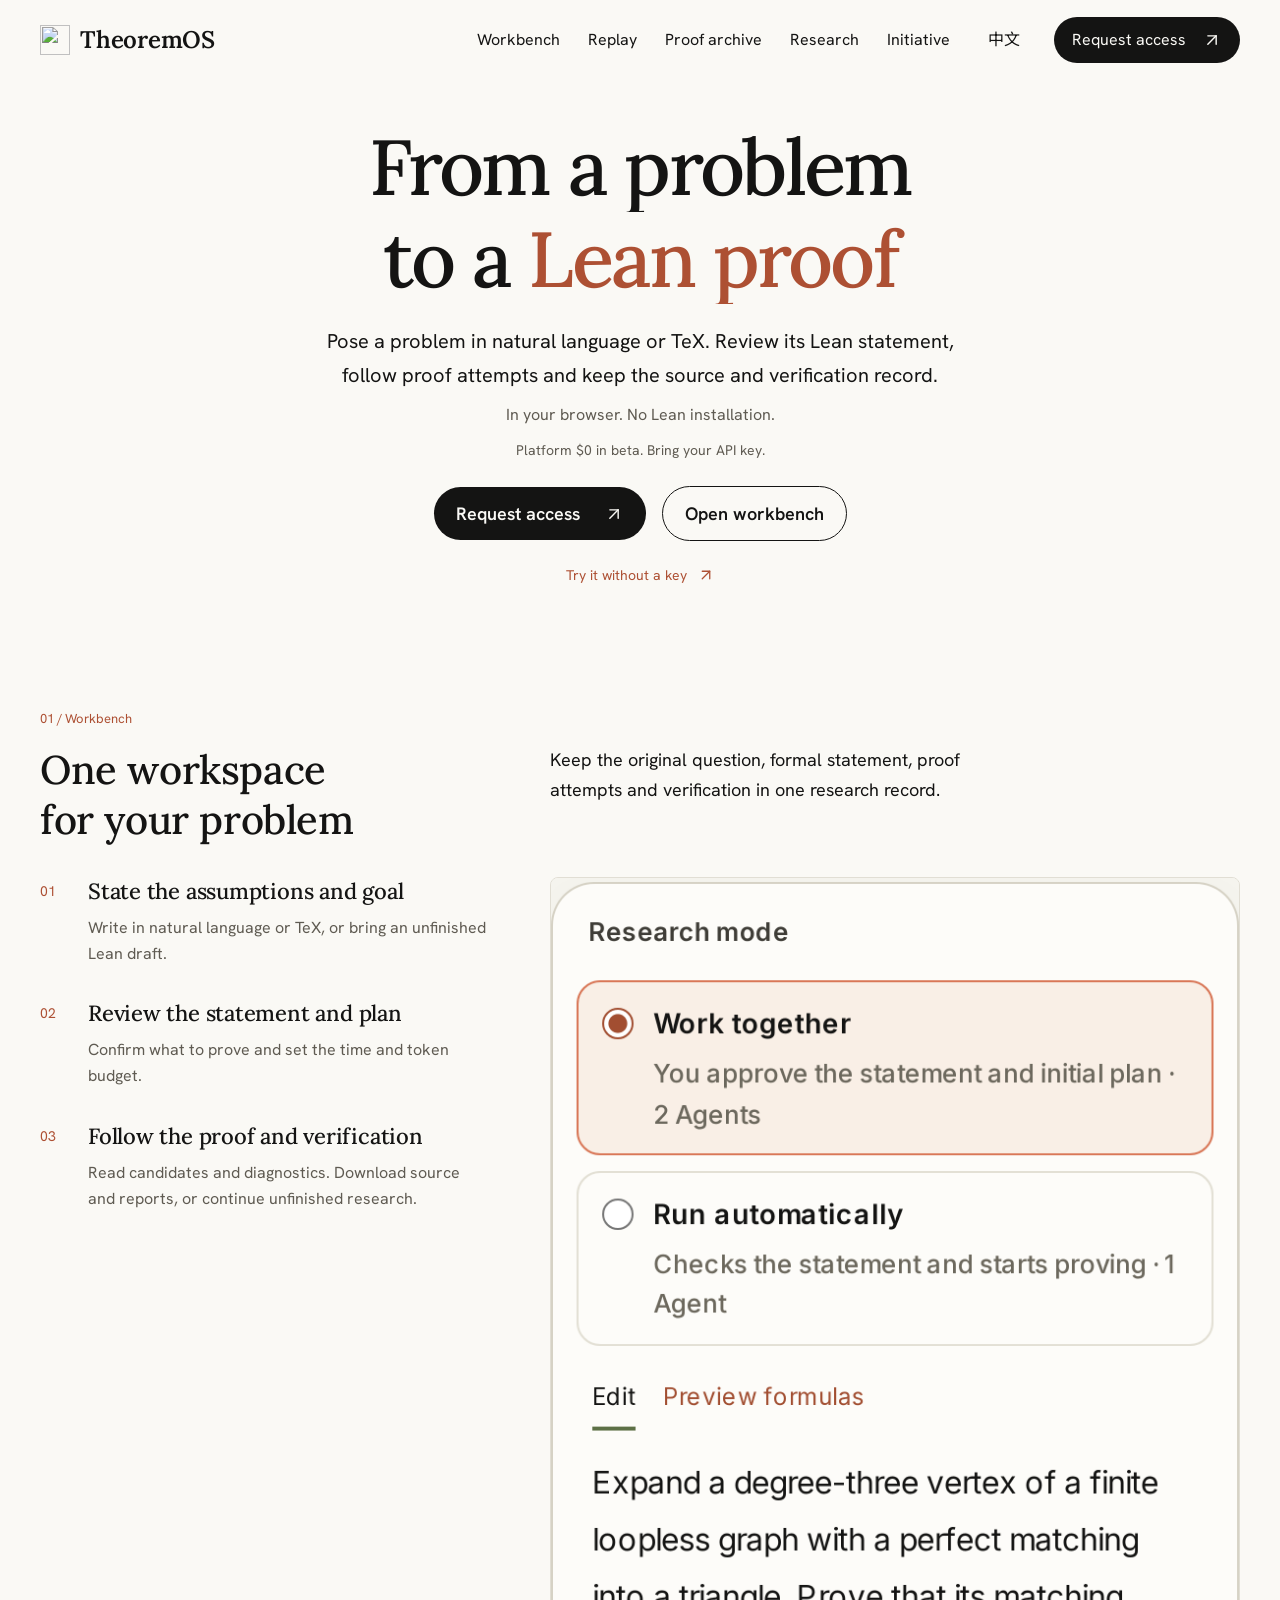
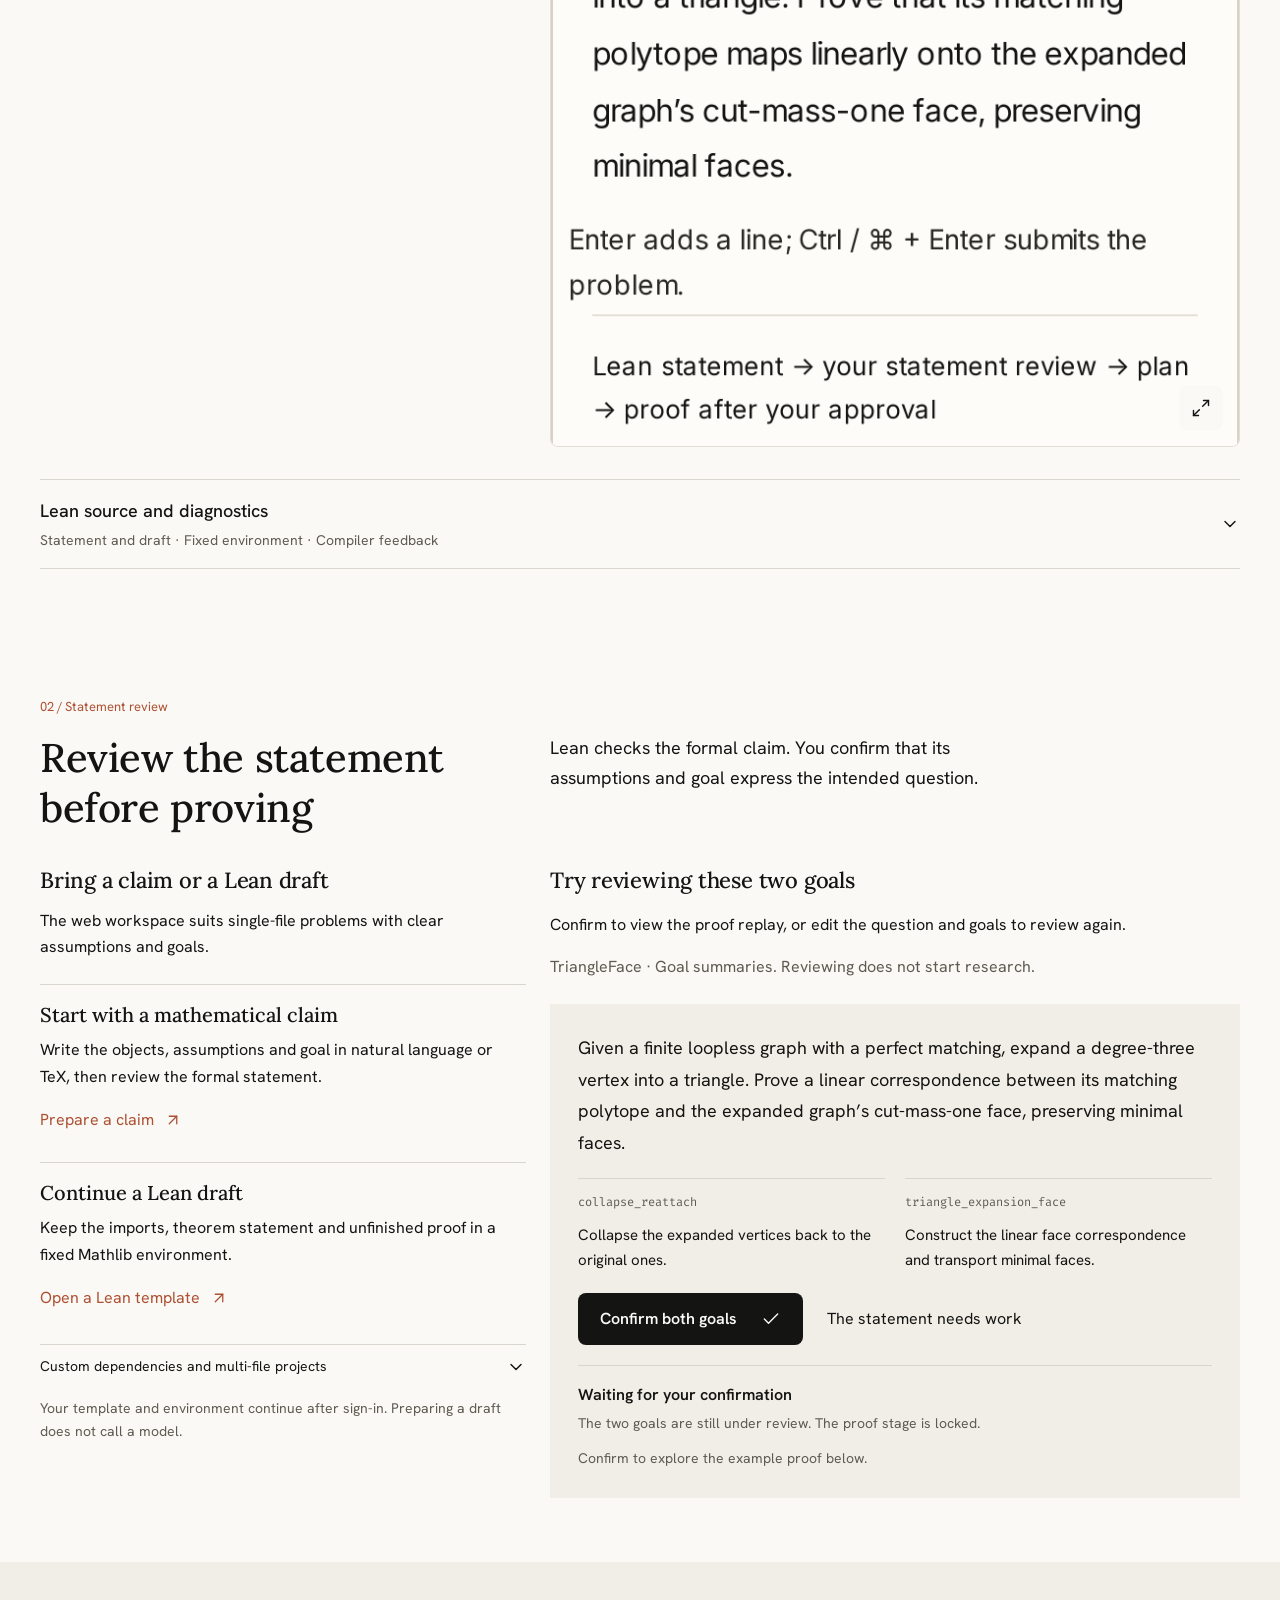
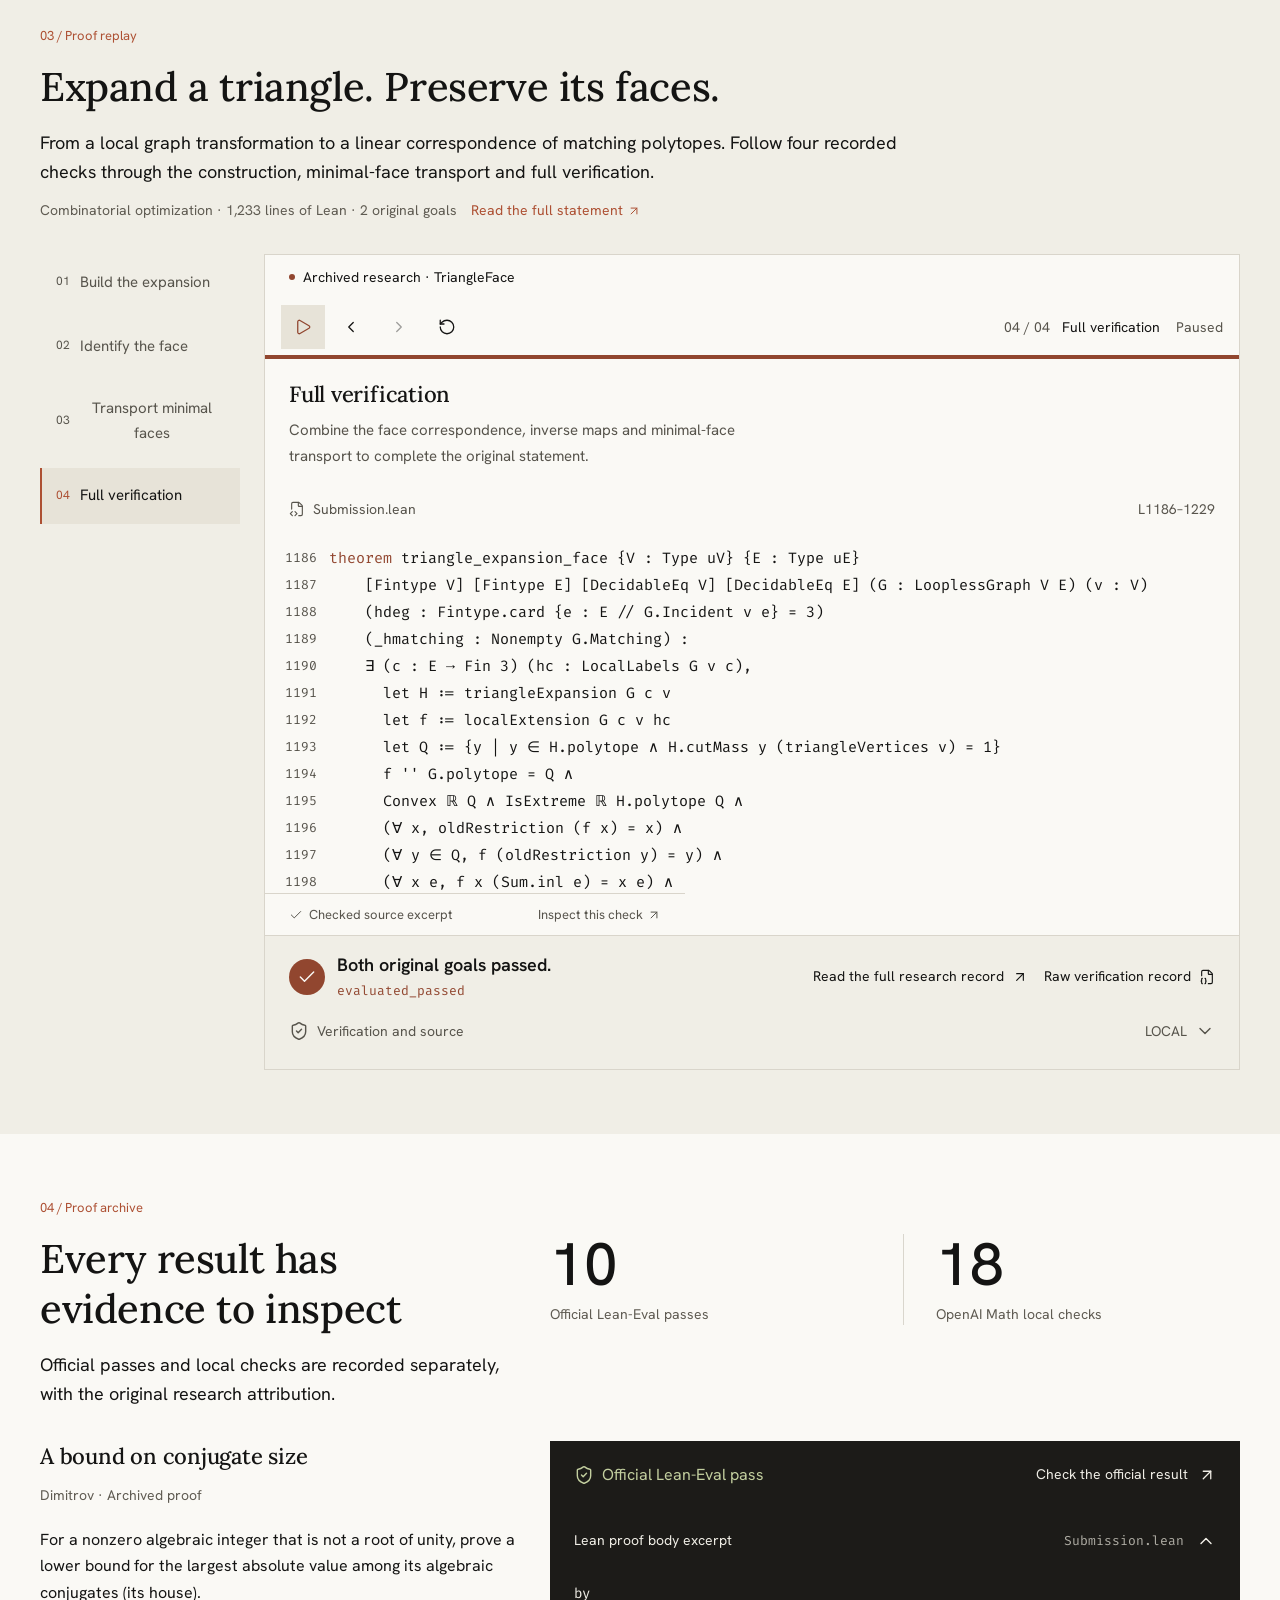
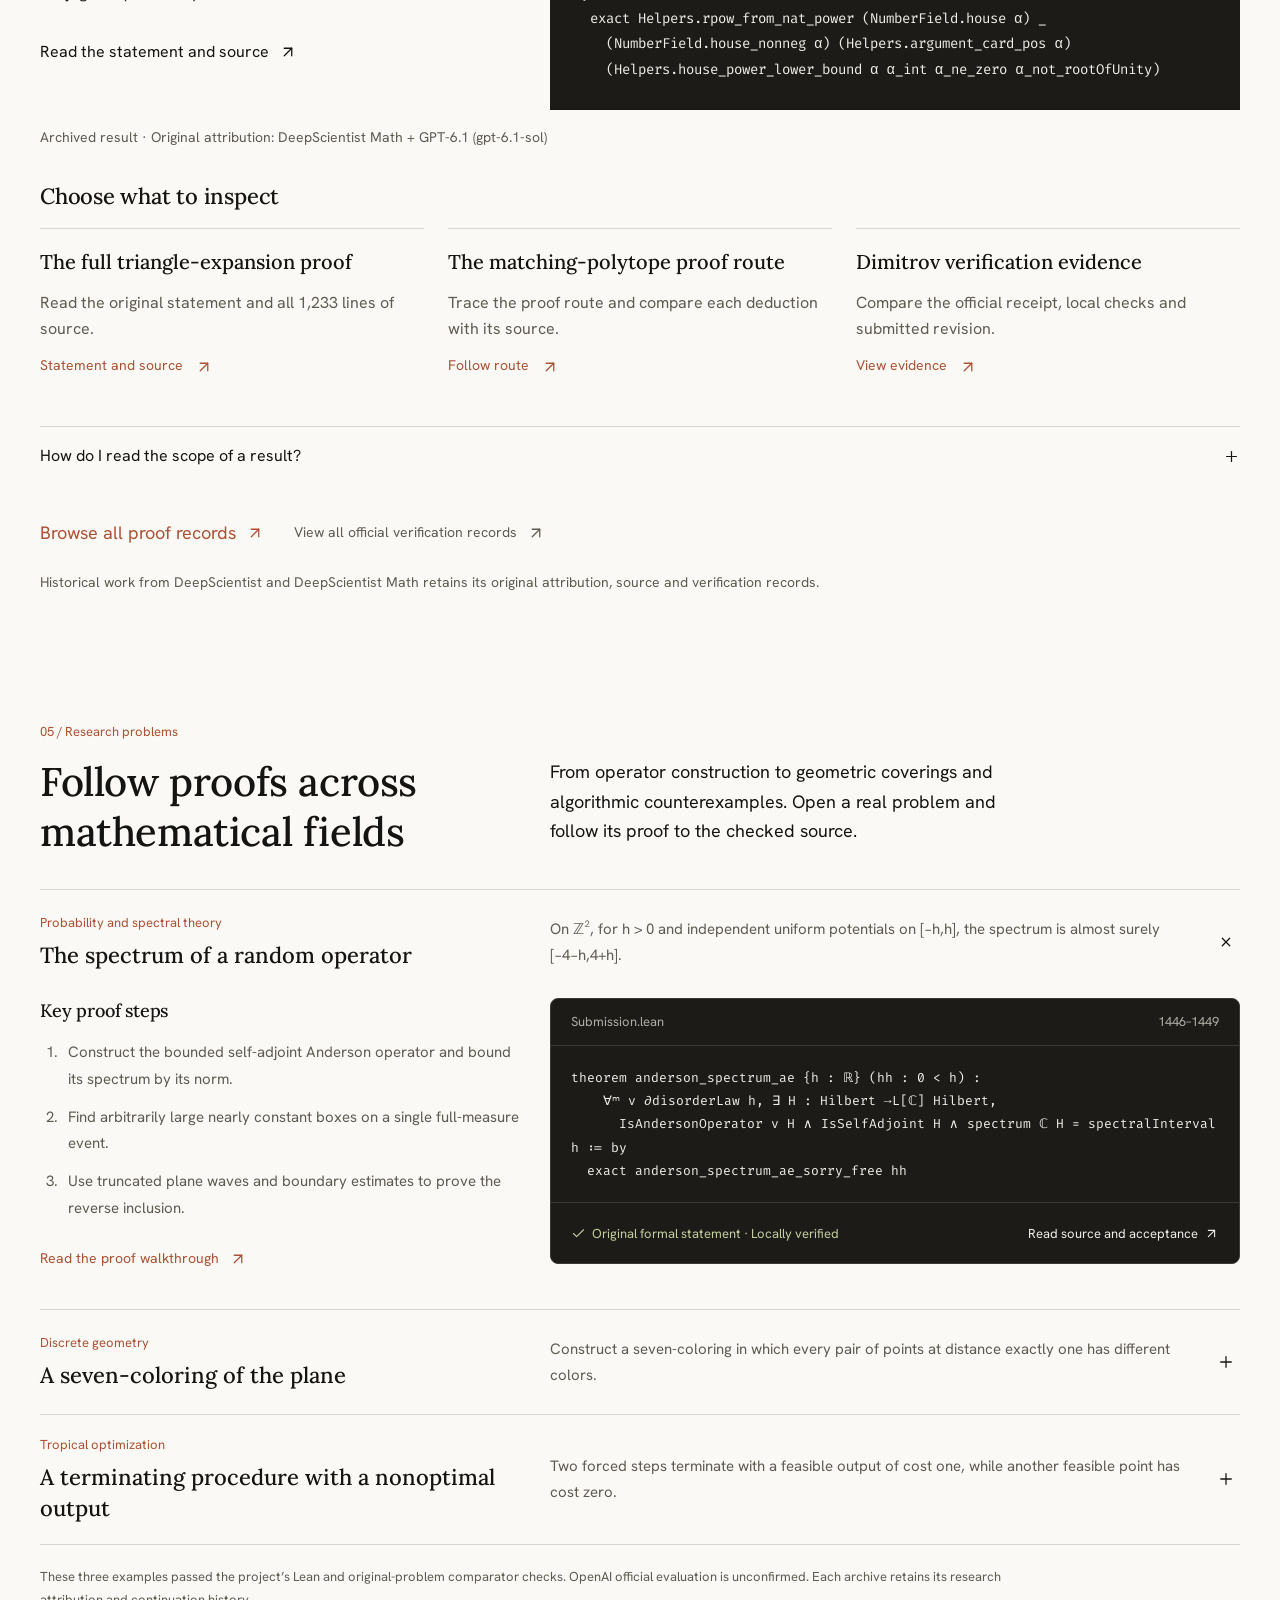
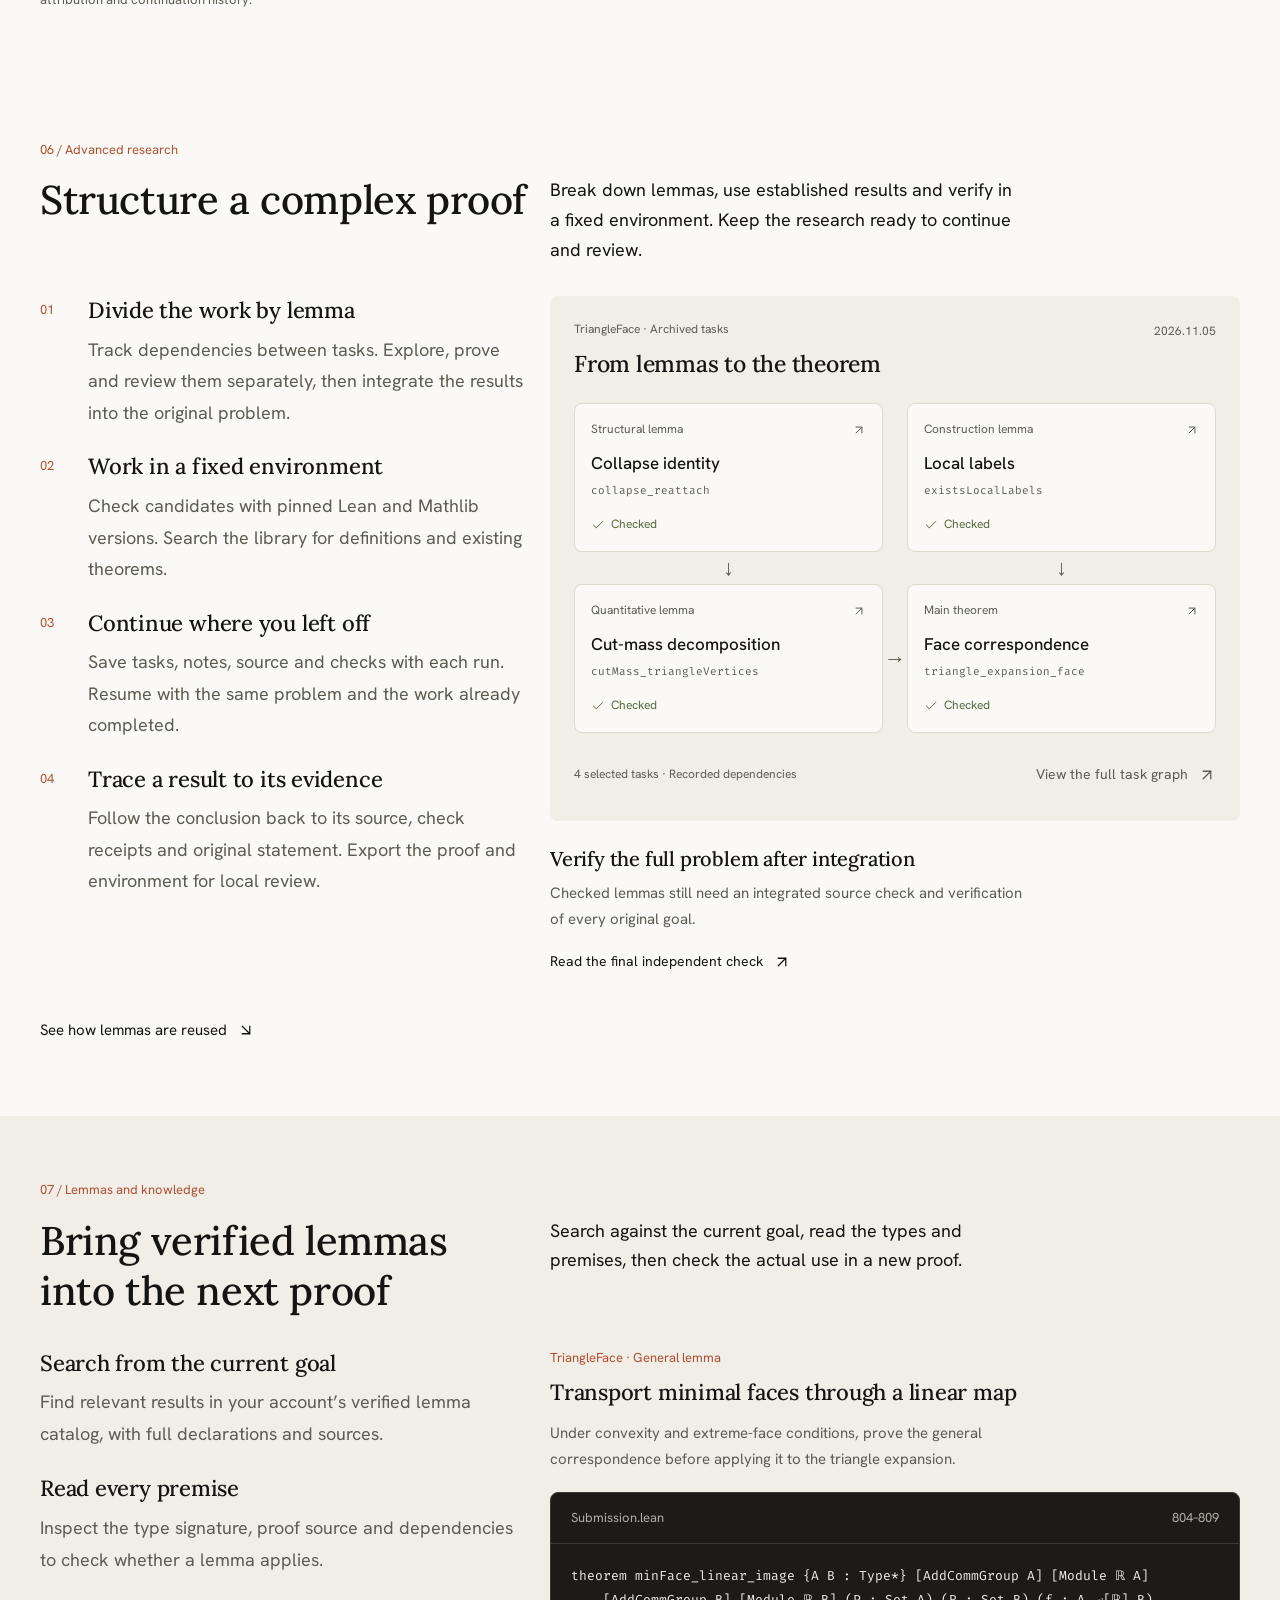
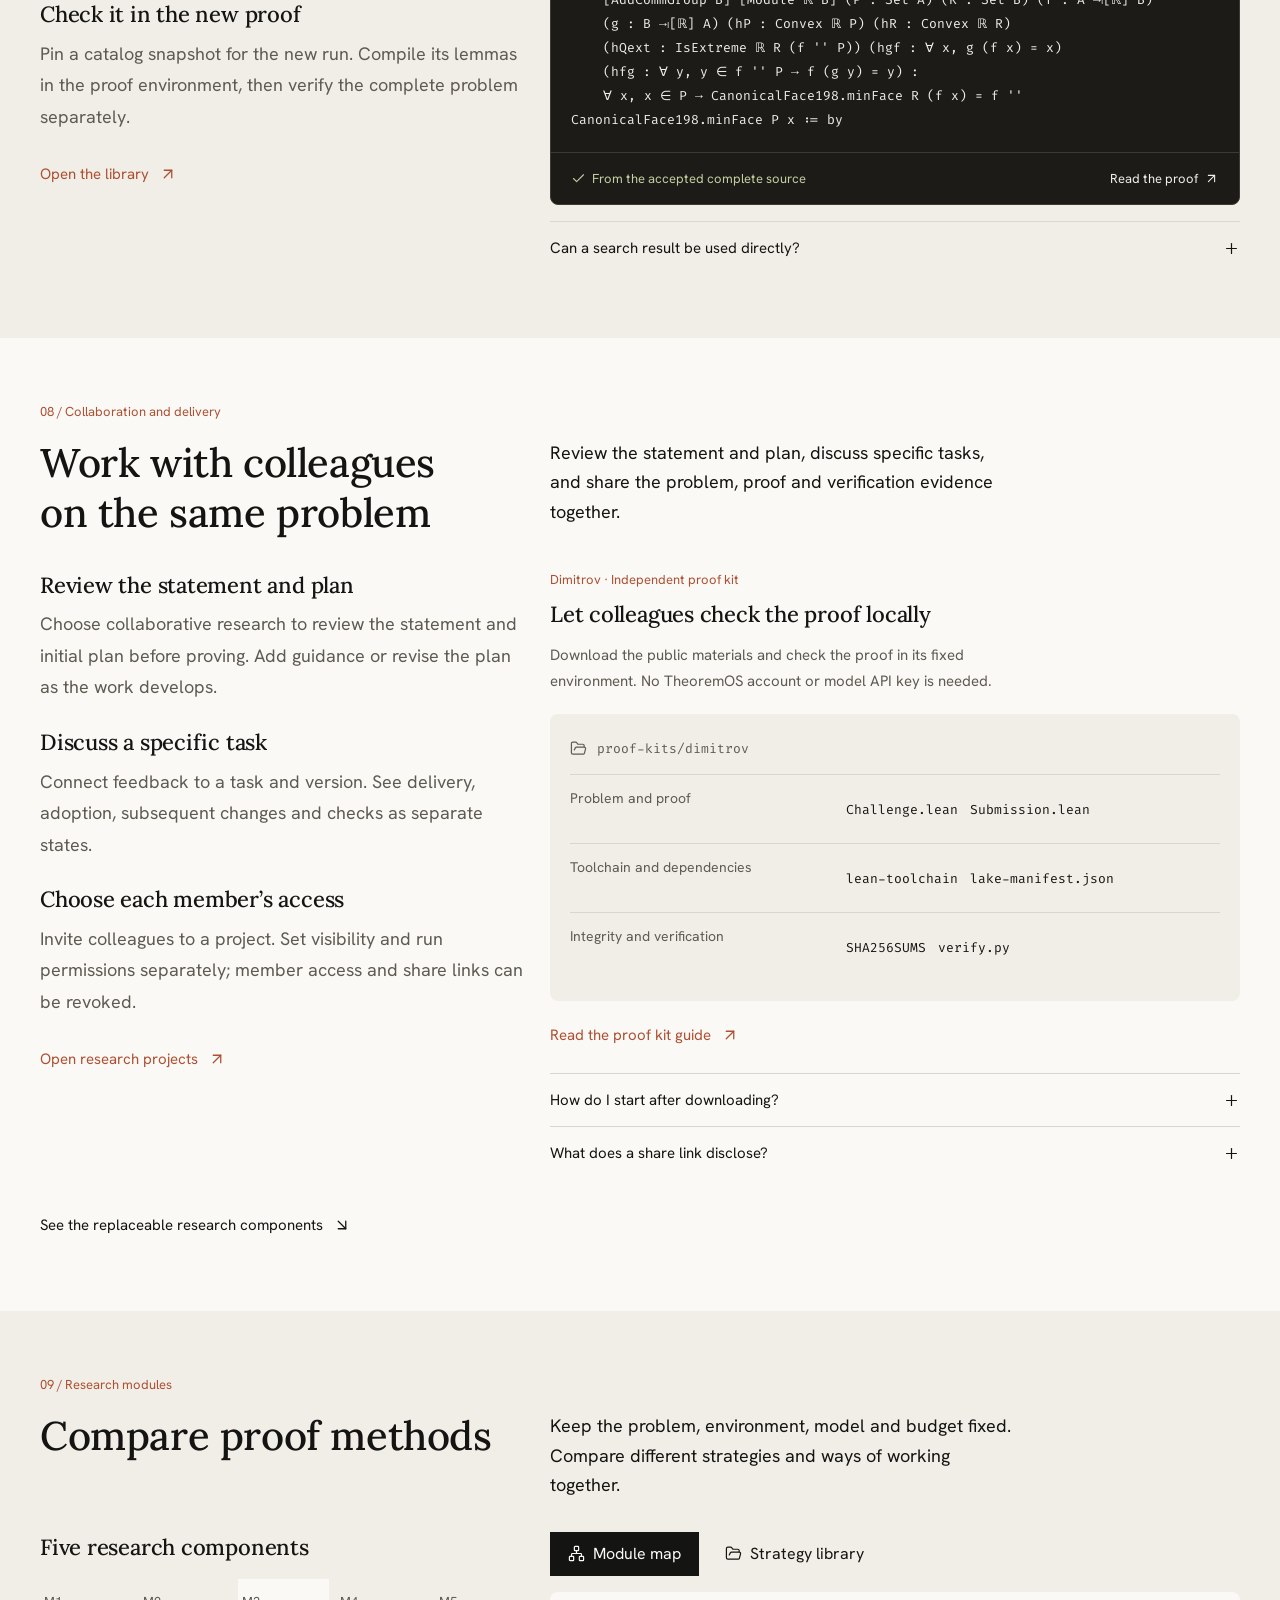
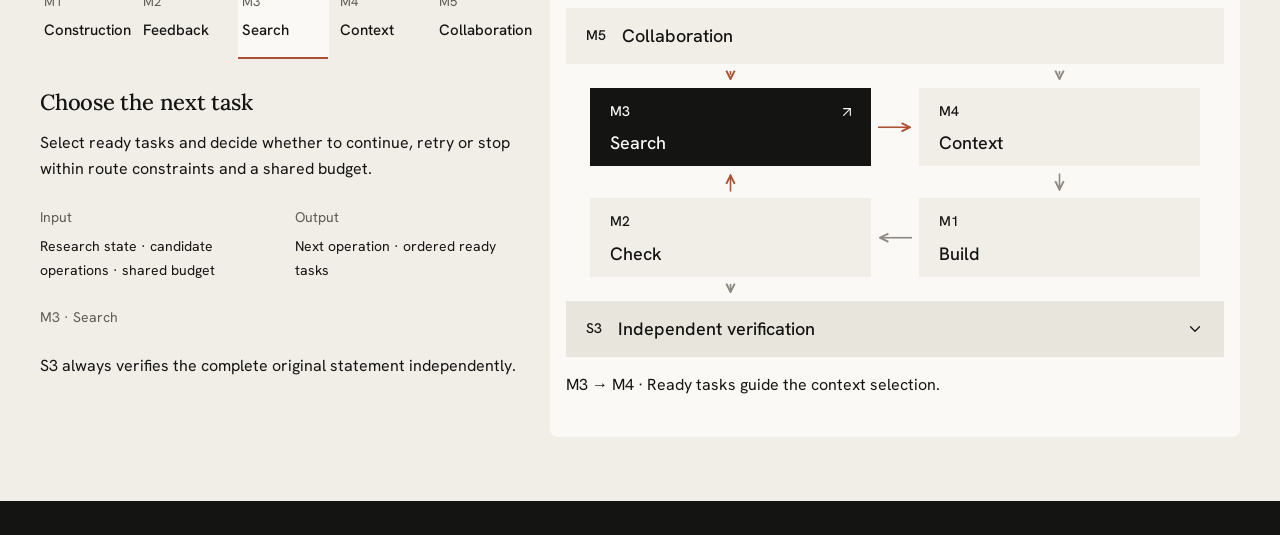
==== en/index.html @ 0418f7ed "Add bilingual research initiative and participation page" ====
<!doctype html>
<html data-type="software" lang="en">
<head>
  <meta charset="utf-8">
  <meta name="page-type" content="software">
  <meta name="site-kind" content="software">
  <meta name="viewport" content="width=device-width, initial-scale=1">
  <meta name="description" content="TheoremOS is a browser workspace for mathematical research. Review Lean statements, follow proof attempts and inspect independent verification. Free allowlist beta with your own model API key.">
  <meta name="theme-color" content="#faf9f5">
  <meta property="og:title" content="TheoremOS | From problems to Lean proofs">
  <meta property="og:description" content="TheoremOS is a browser workspace for mathematical research. Review Lean statements, follow proof attempts and inspect independent verification. Free allowlist beta with your own model API key.">
  <meta property="og:type" content="website">
  <meta property="og:locale" content="en_US">
  <meta property="og:image" content="https://theoremos.top/assets/social-preview-en.png">
  <meta name="twitter:card" content="summary_large_image">
  <link rel="alternate" hreflang="zh-CN" href="https://theoremos.top/">
  <link rel="alternate" hreflang="en" href="https://theoremos.top/en/">
  <link rel="icon" type="image/svg+xml" href="../assets/mark.svg">
  <link rel="stylesheet" href="../replay.css">
  <link rel="stylesheet" href="../landing.css">
  <script>document.documentElement.classList.add("m-enter");setTimeout(()=>document.documentElement.classList.add("m-enter-done"),2000)</script>
  <link rel="stylesheet" href="../assets/moments/counter-rolls/moment.css">
  <title>TheoremOS | From problems to Lean proofs</title>
</head>
<body class="landing-page">
  <header class="site-header nav">
    <div class="header-inner wrap">
    <a class="skip-link" href="#main">Skip to content</a>
      <a class="brand" href="index.html" aria-label="TheoremOS home"><img src="../assets/mark.svg" alt="" width="31" height="31"><span>Theorem<span class="brand-os">OS</span></span></a>
      <nav class="desktop-nav" aria-label="Main navigation"><a href="#workbench-preview">Workbench</a><a href="#demo">Replay</a><a href="#proofs">Proof archive</a><a href="#research-system">Research</a><a href="initiative.html">Initiative</a></nav>
      <div class="header-actions"><a class="lang-link" href="../index.html" hreflang="zh-CN" lang="zh-CN" aria-label="中文版">中文</a><a class="nav-start" href="#start" data-umami-event="request-access-nav">Request access<i data-lucide="arrow-up-right"></i></a><button class="menu-toggle" type="button" aria-label="Open navigation" aria-expanded="false" aria-controls="mobile-nav"><i data-lucide="menu"></i><i data-lucide="x"></i></button></div>
    </div>
    <nav class="mobile-nav wrap" id="mobile-nav" aria-label="Mobile navigation" hidden><a href="#start">Request access<i data-lucide="arrow-down-right"></i></a><a href="#workbench-preview">Research workbench<i data-lucide="arrow-down-right"></i></a><a href="#demo">Verification replay<i data-lucide="arrow-down-right"></i></a><a href="#proofs">Proofs<i data-lucide="arrow-down-right"></i></a><a href="#research-system">Advanced research<i data-lucide="arrow-down-right"></i></a><a href="#components">Research components<i data-lucide="arrow-down-right"></i></a><a href="archive.html">Proof archive<i data-lucide="arrow-up-right"></i></a><a href="initiative.html">Initiative<i data-lucide="arrow-up-right"></i></a><a href="feedback.html">Feedback<i data-lucide="arrow-up-right"></i></a><a href="https://github.com/LikC1606/TheoremOS" target="_blank" rel="noreferrer">GitHub<i data-lucide="arrow-up-right"></i></a></nav>
  </header>
  <main id="main" tabindex="-1">
    <section class="hero landing-section" aria-labelledby="hero-title" data-enter>
      <div class="wrap"><div class="hero-text">
        <div class="hero-copy">
          <h1 id="hero-title"><span class="hero-line"><span class="hero-name">From a problem</span></span><span class="hero-line"><span class="hero-name">to a <em class="hero-focus">Lean proof</em></span></span></h1>
          <div class="hero-details">
            <p class="hero-description">Pose a problem in natural language or TeX. Review its Lean statement, follow proof attempts and keep the source and verification record.</p>
            <p class="hero-category">In your browser. No Lean installation.</p>
            <p class="hero-terms">Platform $0 in beta. Bring your API key.</p>
            <div class="hero-actions"><a class="button button-dark" href="#start" data-umami-event="request-access-hero">Request access<i data-lucide="arrow-up-right"></i></a><a class="button button-outline" href="https://app.theoremos.top/" data-umami-event="open-workbench-hero">Open workbench</a></div>
            <p class="hero-practice"><a class="text-link" data-research-practice href="https://app.theoremos.top/practice.html?lang=en">Try it without a key<i data-lucide="arrow-up-right"></i></a></p>
          </div>
        </div>
      </div></div>
    </section>

    <section class="workflow-section landing-section" tabindex="-1" id="workbench-preview" aria-labelledby="workflow-title">
      <div class="wrap">
      <p class="section-eyebrow">01 / Workbench</p>
        <div class="section-heading"><h2 id="workflow-title">One workspace for your problem</h2><p class="heading-description">Keep the original question, formal statement, proof attempts and verification in one research record.</p></div>
        <div class="workbench-layout">
          <ol class="workflow-steps"><li><h3>State the assumptions and goal</h3><p>Write in natural language or TeX, or bring an unfinished Lean draft.</p></li><li><h3>Review the statement and plan</h3><p>Confirm what to prove and set the time and token budget.</p></li><li><h3>Follow the proof and verification</h3><p>Read candidates and diagnostics. Download source and reports, or continue unfinished research.</p></li></ol>
          <figure class="workbench-preview">
            <a class="workbench-image-link" href="../assets/workbench-full-desktop-en.png" aria-label="Enlarge the workbench"><picture class="workbench-picture"><source media="(max-width: 900px)" srcset="../assets/workbench-mobile-en.png" width="350" height="594"><img src="../assets/workbench-desktop-en.png" alt="TheoremOS problem input, showing the triangle-expansion question and research modes." width="900" height="369" loading="lazy"></picture><span class="preview-expand"><i data-lucide="maximize-2"></i></span></a>
          </figure>
        </div>
        <details class="source-disclosure" id="source">
          <summary><span><strong id="source-title">Lean source and diagnostics</strong><span class="source-disclosure-note">Statement and draft · Fixed environment · Compiler feedback</span></span><i data-lucide="chevron-down"></i></summary>
          <div class="source-layout"><ol class="source-copy workflow-steps"><li><h3>Statement and draft</h3><p>Open the statement and its Lean source.</p></li><li><h3>Fixed environment</h3><p>Use the Lean standard library or a fixed Mathlib version.</p></li><li><h3>Lean diagnostics</h3><p>Follow the feedback and inspect each change.</p></li></ol><figure class="product-fragment source-fragment"><a href="../assets/workbench-source-detail-en.png" target="_blank" rel="noreferrer" aria-label="Enlarge the Lean workspace"><picture><source media="(max-width: 600px)" srcset="../assets/workbench-source-mobile-en.png" width="360" height="450"><img src="../assets/workbench-source-detail-en.png" alt="An original triangle-expansion theorem statement in the Lean workspace, not yet submitted for verification." width="850" height="450" loading="lazy"></picture><span class="preview-expand"><i data-lucide="maximize-2"></i></span></a></figure></div>
        </details>
      </div>
    </section>

    <section class="research-section landing-section g2m" tabindex="-1" id="research-entry" aria-labelledby="research-title">
      <div class="wrap">
      <p class="section-eyebrow">02 / Statement review</p>
        <div class="section-heading"><h2 id="research-title">Review the statement before proving</h2><p class="heading-description">Lean checks the formal claim. You confirm that its assumptions and goal express the intended question.</p></div>
        <div class="research-layout">
          <div class="research-scenarios" aria-labelledby="research-entry-title">
          <div class="scenario-intro"><h3 id="research-entry-title">Bring a claim or a Lean draft</h3><p>The web workspace suits single-file problems with clear assumptions and goals.</p></div>
          <ul class="scenario-list">
            <li><h4>Start with a mathematical claim</h4><p>Write the objects, assumptions and goal in natural language or TeX, then review the formal statement.</p><a class="text-link" data-research-entry="statement" href="https://app.theoremos.top/?entry=statement&amp;template=add-zero&amp;environment=standard&amp;lang=en">Prepare a claim<i data-lucide="arrow-up-right"></i></a></li>
            <li><h4>Continue a Lean draft</h4><p>Keep the imports, theorem statement and unfinished proof in a fixed Mathlib environment.</p><a class="text-link" data-research-entry="lean" href="https://app.theoremos.top/?entry=lean&amp;template=polynomial&amp;environment=mathlib&amp;lang=en">Open a Lean template<i data-lucide="arrow-up-right"></i></a></li>
          </ul>
          <details class="entry-scope"><summary>Custom dependencies and multi-file projects<i data-lucide="chevron-down"></i></summary><p class="scenario-boundary">For custom dependencies, multi-file Lake projects or a specific toolchain, <a href="mailto:liuzhenhao@westlake.edu.cn?subject=TheoremOS%20research%20collaboration">discuss a research collaboration</a>. <a href="https://github.com/LikC1606/TheoremOS/blob/main/docs/CAPABILITIES.md" target="_blank" rel="noreferrer">Read the current capabilities</a>.</p></details>
          <p class="scenario-continuation">Your template and environment continue after sign-in. Preparing a draft does not call a model.</p>
        </div>
          <div class="human-decision" id="human-decision" aria-labelledby="human-decision-title">
          <div class="human-decision-copy"><h3 id="human-decision-title">Try reviewing these two goals</h3><p>Confirm to view the proof replay, or edit the question and goals to review again.</p><p class="decision-example-label">TriangleFace · Goal summaries. Reviewing does not start research.</p></div>
          <div class="decision-example" data-human-decision data-ui>
            <p class="decision-question" data-decision-question>Given a finite loopless graph with a perfect matching, expand a degree-three vertex into a triangle. Prove a linear correspondence between its matching polytope and the expanded graph’s cut-mass-one face, preserving minimal faces.</p>
            <ul class="decision-targets"><li><code data-decision-theorem="0">collapse_reattach</code><span data-decision-goal="0">Collapse the expanded vertices back to the original ones.</span></li><li><code data-decision-theorem="1">triangle_expansion_face</code><span data-decision-goal="1">Construct the linear face correspondence and transport minimal faces.</span></li></ul>
            <div class="decision-actions" data-decision-controls hidden><button class="button button-dark" type="button" data-decision="confirm" aria-pressed="false">Confirm both goals<i data-lucide="check"></i></button><button class="text-link" type="button" data-decision="revise" aria-pressed="false" aria-controls="decision-edit" aria-expanded="false">The statement needs work</button></div>
            <div class="decision-feedback" data-decision-feedback role="status" aria-atomic="true" hidden><strong data-decision-status>Waiting for your confirmation</strong><p data-decision-description>The two goals are still under review. The proof stage is locked.</p></div>
            <form class="decision-edit" id="decision-edit" data-decision-edit hidden novalidate>
              <div class="decision-edit-heading"><strong>Edit this statement</strong><span>Save it, then review both goals again.</span></div>
              <div class="decision-field"><label for="decision-question">Question</label><textarea id="decision-question" rows="3" data-decision-field="question" aria-describedby="decision-question-error" required></textarea><p class="decision-field-error" id="decision-question-error" data-decision-error="question" hidden>Enter the question, using more than spaces.</p></div>
              <fieldset><legend>Both goals</legend><div class="decision-field"><label for="decision-goal-0">Goal one</label><input id="decision-goal-0" type="text" data-decision-field="goal-0" aria-describedby="decision-goal-0-error" required><p class="decision-field-error" id="decision-goal-0-error" data-decision-error="goal-0" hidden>Enter the first goal, using more than spaces.</p></div><div class="decision-field"><label for="decision-goal-1">Goal two</label><input id="decision-goal-1" type="text" data-decision-field="goal-1" aria-describedby="decision-goal-1-error" required><p class="decision-field-error" id="decision-goal-1-error" data-decision-error="goal-1" hidden>Enter the second goal, using more than spaces.</p></div></fieldset>
              <div class="decision-edit-actions"><button class="button button-dark" type="submit">Save and review again<i data-lucide="check"></i></button><button class="text-link" type="button" data-decision="cancel-edit">Cancel changes</button></div>
            </form>
            <div class="decision-handoff" data-decision-handoff hidden><button class="text-link" type="button" data-decision-copy>Copy revised statement<i data-lucide="copy"></i></button><p data-decision-copy-status role="status" aria-atomic="true">Copy the question and both goals, then paste them into the workbench.</p><textarea rows="6" readonly data-decision-export aria-label="Revised statement to copy" hidden></textarea></div>
            <div class="decision-next" data-decision-next hidden><span data-decision-locked>Confirm to explore the example proof below.</span><a class="text-link" href="#demo" data-decision-continue hidden>View the proof replay below<i data-lucide="arrow-down-right"></i></a><a class="text-link" href="https://app.theoremos.top/?lang=en" target="_blank" rel="noreferrer" data-decision-workbench hidden>Open the workbench in a new tab<i data-lucide="arrow-up-right"></i></a><button class="text-link decision-reset" type="button" data-decision="reset" hidden>Restore the original example</button></div>
            <noscript><p class="decision-fallback">The workbench proceeds to proof after you confirm the statement. If it needs changes, statement review continues first.<a class="text-link" href="archive.html#proof=openai_triangle_face&amp;tab=process">Explore the archived proof process<i data-lucide="arrow-up-right"></i></a></p></noscript>
          </div>
        </div>
        </div>
      </div>
    </section>

    <section class="replay-section landing-section" tabindex="-1" id="demo" aria-labelledby="demo-title">
      <div class="wrap">
      <p class="section-eyebrow">03 / Proof replay</p>
        <div class="replay-heading"><h2 id="demo-title">Expand a triangle. Preserve its faces.</h2><p>From a local graph transformation to a linear correspondence of matching polytopes. Follow four recorded checks through the construction, minimal-face transport and full verification.</p><p class="example-context">Combinatorial optimization · 1,233 lines of Lean · 2 original goals <a href="archive.html#proof=openai_triangle_face&amp;tab=source">Read the full statement<i data-lucide="arrow-up-right"></i></a></p></div>
        <div class="product-demo" aria-label="TheoremOS triangle-expansion research replay"><div class="replay-window archived-example" data-ui data-replay-playing="false" data-replay-current="verified" data-replay-state="paused" data-example="openai_triangle_face" data-run-id="d77dc453-baf2-4ffd-9afa-ae2af96decba">
    <div class="replay-sidebar"><div class="replay-tabs" role="tablist" aria-label="Four milestones from the archived proof"><button type="button" role="tab" id="demo-candidate" aria-controls="stage-candidate" aria-selected="false" tabindex="-1" data-replay-stage="candidate" data-step-state="complete" disabled><span>Build the expansion</span><i data-lucide="arrow-right"></i></button><button type="button" role="tab" id="demo-feedback" aria-controls="stage-feedback" aria-selected="false" tabindex="-1" data-replay-stage="feedback" data-step-state="complete" disabled><span>Identify the face</span><i data-lucide="arrow-right"></i></button><button type="button" role="tab" id="demo-repair" aria-controls="stage-repair" aria-selected="false" tabindex="-1" data-replay-stage="repair" data-step-state="complete" disabled><span>Transport minimal faces</span><i data-lucide="arrow-right"></i></button><button type="button" role="tab" id="demo-verified" aria-controls="stage-verified" aria-selected="true" tabindex="0" data-replay-stage="verified" data-step-state="current" disabled><span>Full verification</span><i data-lucide="arrow-right"></i></button></div></div>
    <div class="replay-main"><div class="replay-chrome"><span class="replay-badge"><span class="status-dot"></span>Archived research · TriangleFace</span></div>
    <div class="replay-toolbar"><div class="replay-playback" hidden><button type="button" id="replay-play" aria-label="Play the proof replay" title="Play the proof replay" aria-pressed="false"><i data-lucide="play"></i><i data-lucide="pause"></i></button><button type="button" id="replay-prev" aria-label="Previous step" title="Previous step"><i data-lucide="chevron-left"></i></button><button type="button" id="replay-next" aria-label="Next step" title="Next step" disabled><i data-lucide="chevron-right"></i></button><button type="button" id="replay-restart" aria-label="Replay from the start" title="Replay from the start"><i data-lucide="rotate-ccw"></i></button></div><span class="replay-position"><span class="mono" id="replay-step-number">04 / 04</span><span id="replay-step-label">Full verification</span></span><span class="replay-state" id="replay-status" role="status" aria-live="polite" aria-atomic="true">Archived</span></div>
    <div class="replay-progress" id="replay-progress" role="progressbar" aria-label="Proof replay step" aria-valuemin="1" aria-valuemax="4" aria-valuenow="4" aria-valuetext="Step 4 of 4: Full verification"><span class="replay-progress-fill"></span></div>
    <div class="replay-layout"><div class="replay-editor"><div class="replay-panel" id="stage-candidate" role="tabpanel" aria-labelledby="demo-candidate" tabindex="0" data-check-id="check-7f3828b042eb20639aad" data-source-digest="cc8d1eeaf402501497ee64b376bd205213e1d50fccfd96071e4c487a922396b4" data-source-start="98" data-source-end="115" hidden><div class="archived-stage-summary"><h3>Build the expansion</h3><p>Replace a degree-three vertex with a triangle. Prove that the expanded vertices collapse back to the original ones.</p></div><div class="editor-heading"><span><i data-lucide="file-code-2"></i>Submission.lean</span><span>L98–115</span></div><pre class="demo-code" tabindex="0" role="region" aria-label="Scroll through the checked source"><code><span class="code-line" data-line="98"><span class="syntax-keyword">theorem</span> collapse_reattach (v : V) (i : Fin 3) (w : V) :</span><span class="code-line" data-line="99">    triangleCollapse v (reattach v i w) = w := <span class="syntax-keyword">by</span></span><span class="code-line" data-line="100">  by_cases h : w = v</span><span class="code-line" data-line="101">  · subst w</span><span class="code-line" data-line="102">    fin_cases i &lt;;&gt; simp [reattach,triangleTip,triangleCollapse]</span><span class="code-line" data-line="103">  · simp [reattach,h,triangleCollapse]</span><span class="code-line" data-line="104">&#8203;</span><span class="code-line" data-line="105">def triangleExpansion (G : LooplessGraph V E) (c : E → Fin 3) (v : V) :</span><span class="code-line" data-line="106">    LooplessGraph (V ⊕ Fin 2) (E ⊕ Fin 3) where</span><span class="code-line" data-line="107">  left := Sum.elim (fun e =&gt; reattach v (c e) (G.left e)) (fun i =&gt; triangleTip v (i + 1))</span><span class="code-line" data-line="108">  right := Sum.elim (fun e =&gt; reattach v (c e) (G.right e)) (fun i =&gt; triangleTip v (i + 2))</span><span class="code-line" data-line="109">  loopless := <span class="syntax-keyword">by</span></span><span class="code-line" data-line="110">    intro e h</span><span class="code-line" data-line="111">    rcases e with e | i</span><span class="code-line" data-line="112">    · have hh := congrArg (triangleCollapse v) h</span><span class="code-line" data-line="113">      <span class="syntax-keyword">exact</span> G.loopless e ((collapse_reattach v (c e) (G.left e)).symm.trans</span><span class="code-line" data-line="114">        (hh.trans (collapse_reattach v (c e) (G.right e))))</span><span class="code-line" data-line="115">    · fin_cases i &lt;;&gt; simp [triangleTip] at h</span></code></pre><p class="archived-check"><i data-lucide="check"></i>Checked source excerpt<a href="archive.html#proof=openai_triangle_face&amp;tab=process&amp;run=d77dc453-baf2-4ffd-9afa-ae2af96decba&amp;mode=steps&amp;step=check%3Acheck-7f3828b042eb20639aad&amp;code=source&amp;source=Submission.lean&amp;sourceSha256=cc8d1eeaf402501497ee64b376bd205213e1d50fccfd96071e4c487a922396b4&amp;line=98&amp;endLine=115">Inspect this check<i data-lucide="arrow-up-right"></i></a></p></div><div class="replay-panel" id="stage-feedback" role="tabpanel" aria-labelledby="demo-feedback" tabindex="0" data-check-id="check-91023ca5fd66be269b5b" data-source-digest="3eee740c3fd216a46f0adc2322519e26d8db6a63e672ea54bdf79b6efc83b1a7" data-source-start="238" data-source-end="253" hidden><div class="archived-stage-summary"><h3>Identify the face</h3><p>Express the cut mass at the triangle boundary using original edge coordinates to identify the required face.</p></div><div class="editor-heading"><span><i data-lucide="file-code-2"></i>Submission.lean</span><span>L238–253</span></div><pre class="demo-code" tabindex="0" role="region" aria-label="Scroll through the checked source"><code><span class="code-line" data-line="238"><span class="syntax-keyword">theorem</span> cutMass_triangleVertices (G : LooplessGraph V E) (c : E → Fin 3) (v : V)</span><span class="code-line" data-line="239">    (y : E ⊕ Fin 3 → ℝ) :</span><span class="code-line" data-line="240">    MatchingEntropyBounds.LooplessGraph.cutMass (triangleExpansion G c v) y (triangleVertices v) =</span><span class="code-line" data-line="241">      ∑ e : E, if G.Incident v e then y (Sum.inl e) else 0 := <span class="syntax-keyword">by</span></span><span class="code-line" data-line="242">  classical</span><span class="code-line" data-line="243">  rw [MatchingEntropyBounds.LooplessGraph.cutMass, MatchingEntropyBounds.LooplessGraph.cut, Finset.sum_filter, Fintype.sum_sum_type]</span><span class="code-line" data-line="244">  have hnew : (∑ i : Fin 3,</span><span class="code-line" data-line="245">      (if MatchingEntropyBounds.LooplessGraph.Crosses (triangleExpansion G c v) (triangleVertices v) (Sum.inr i)</span><span class="code-line" data-line="246">        then y (Sum.inr i) else 0)) = 0 := <span class="syntax-keyword">by</span></span><span class="code-line" data-line="247">    apply Finset.sum_eq_zero</span><span class="code-line" data-line="248">    intro i _</span><span class="code-line" data-line="249">    simp [not_crosses_inr G c v i]</span><span class="code-line" data-line="250">  rw [hnew, add_zero]</span><span class="code-line" data-line="251">  apply Finset.sum_congr <span class="syntax-keyword">rfl</span></span><span class="code-line" data-line="252">  intro e _</span><span class="code-line" data-line="253">  by_cases h : G.Incident v e &lt;;&gt; simp [crosses_inl_iff, h]</span></code></pre><p class="archived-check"><i data-lucide="check"></i>Checked source excerpt<a href="archive.html#proof=openai_triangle_face&amp;tab=process&amp;run=d77dc453-baf2-4ffd-9afa-ae2af96decba&amp;mode=steps&amp;step=check%3Acheck-91023ca5fd66be269b5b&amp;code=source&amp;source=Submission.lean&amp;sourceSha256=3eee740c3fd216a46f0adc2322519e26d8db6a63e672ea54bdf79b6efc83b1a7&amp;line=238&amp;endLine=253">Inspect this check<i data-lucide="arrow-up-right"></i></a></p></div><div class="replay-panel" id="stage-repair" role="tabpanel" aria-labelledby="demo-repair" tabindex="0" data-check-id="check-9cc7d934b222eb94861b" data-source-digest="7d45ff2be76a3dd3377b9b677b09906734e6202b670d53e5dac3a367cb79de62" data-source-start="822" data-source-end="836" hidden><div class="archived-stage-summary"><h3>Transport minimal faces</h3><p>Prove that a face correspondence with a linear inverse also transports the minimal face of each point.</p></div><div class="editor-heading"><span><i data-lucide="file-code-2"></i>Submission.lean</span><span>L822–836</span></div><pre class="demo-code" tabindex="0" role="region" aria-label="Scroll through the checked source"><code><span class="code-line" data-line="822"><span class="syntax-keyword">theorem</span> minFace_linear_image {A B : Type*} [AddCommGroup A] [Module ℝ A]</span><span class="code-line" data-line="823">    [AddCommGroup B] [Module ℝ B] (P : Set A) (R : Set B) (f : A →ₗ[ℝ] B)</span><span class="code-line" data-line="824">    (g : B →ₗ[ℝ] A) (hP : Convex ℝ P) (hR : Convex ℝ R)</span><span class="code-line" data-line="825">    (hQext : IsExtreme ℝ R (f &#39;&#39; P)) (hgf : ∀ x, g (f x) = x)</span><span class="code-line" data-line="826">    (hfg : ∀ y, y ∈ f &#39;&#39; P → f (g y) = y) :</span><span class="code-line" data-line="827">    ∀ x, x ∈ P → CanonicalFace198.minFace R (f x) = f &#39;&#39; CanonicalFace198.minFace P x := <span class="syntax-keyword">by</span></span><span class="code-line" data-line="828">  intro x hx</span><span class="code-line" data-line="829">  classical</span><span class="code-line" data-line="830">  set Q : Set B := f &#39;&#39; P with hQdef</span><span class="code-line" data-line="831">  have hQext&#39; : IsExtreme ℝ R Q := hQext</span><span class="code-line" data-line="832">  have hfinj : Function.Injective f := <span class="syntax-keyword">by</span></span><span class="code-line" data-line="833">    intro a b hab</span><span class="code-line" data-line="834">    calc a = g (f a) := (hgf a).symm</span><span class="code-line" data-line="835">      _ = g (f b) := <span class="syntax-keyword">by</span> rw [hab]</span><span class="code-line" data-line="836">      _ = b := hgf b</span></code></pre><p class="archived-check"><i data-lucide="check"></i>Checked source excerpt<a href="archive.html#proof=openai_triangle_face&amp;tab=process&amp;run=d77dc453-baf2-4ffd-9afa-ae2af96decba&amp;mode=steps&amp;step=check%3Acheck-9cc7d934b222eb94861b&amp;code=source&amp;source=Submission.lean&amp;sourceSha256=7d45ff2be76a3dd3377b9b677b09906734e6202b670d53e5dac3a367cb79de62&amp;line=822&amp;endLine=836">Inspect this check<i data-lucide="arrow-up-right"></i></a></p></div><div class="replay-panel" id="stage-verified" role="tabpanel" aria-labelledby="demo-verified" tabindex="0" data-check-id="check-eabf122f7f3f7b3fffab" data-source-digest="1f05b4d19928f89030bbe1ef6430f9b06bcca2273e082c8e339f77e44cdcf450" data-source-start="1186" data-source-end="1229"><div class="archived-stage-summary"><h3>Full verification</h3><p>Combine the face correspondence, inverse maps and minimal-face transport to complete the original statement.</p></div><div class="editor-heading"><span><i data-lucide="file-code-2"></i>Submission.lean</span><span>L1186–1229</span></div><pre class="demo-code" tabindex="0" role="region" aria-label="Scroll through the checked source"><code><span class="code-line" data-line="1186"><span class="syntax-keyword">theorem</span> triangle_expansion_face {V : Type uV} {E : Type uE}</span><span class="code-line" data-line="1187">    [Fintype V] [Fintype E] [DecidableEq V] [DecidableEq E] (G : LooplessGraph V E) (v : V)</span><span class="code-line" data-line="1188">    (hdeg : Fintype.card {e : E // G.Incident v e} = 3)</span><span class="code-line" data-line="1189">    (_hmatching : Nonempty G.Matching) :</span><span class="code-line" data-line="1190">    ∃ (c : E → Fin 3) (hc : LocalLabels G v c),</span><span class="code-line" data-line="1191">      let H := triangleExpansion G c v</span><span class="code-line" data-line="1192">      let f := localExtension G c v hc</span><span class="code-line" data-line="1193">      let Q := {y | y ∈ H.polytope ∧ H.cutMass y (triangleVertices v) = 1}</span><span class="code-line" data-line="1194">      f &#39;&#39; G.polytope = Q ∧</span><span class="code-line" data-line="1195">      Convex ℝ Q ∧ IsExtreme ℝ H.polytope Q ∧</span><span class="code-line" data-line="1196">      (∀ x, oldRestriction (f x) = x) ∧</span><span class="code-line" data-line="1197">      (∀ y ∈ Q, f (oldRestriction y) = y) ∧</span><span class="code-line" data-line="1198">      (∀ x e, f x (Sum.inl e) = x e) ∧</span><span class="code-line" data-line="1199">      (∀ x i, f x (Sum.inr i) = x (localEdge G c v hc i)) ∧</span><span class="code-line" data-line="1200">      (∀ x, (∀ e, x e = (1/3 : ℝ)) → ∀ e, f x e = (1/3 : ℝ)) ∧</span><span class="code-line" data-line="1201">      (∀ x ∈ G.polytope, CanonicalFace198.minFace H.polytope (f x) = f &#39;&#39; CanonicalFace198.minFace G.polytope x)  := <span class="syntax-keyword">by</span></span><span class="code-line" data-line="1202">  classical</span><span class="code-line" data-line="1203">  obtain ⟨c, hc⟩ := existsLocalLabels G v hdeg</span><span class="code-line" data-line="1204">  refine ⟨c, hc, ?_⟩</span><span class="code-line" data-line="1205">  dsimp only</span><span class="code-line" data-line="1206">  have hfg : ∀ y ∈ {y | y ∈ (triangleExpansion G c v).polytope ∧</span><span class="code-line" data-line="1207">      MatchingEntropyBounds.LooplessGraph.cutMass (triangleExpansion G c v) y (triangleVertices v) = 1},</span><span class="code-line" data-line="1208">      localExtension G c v hc (oldRestriction y) = y := <span class="syntax-keyword">by</span></span><span class="code-line" data-line="1209">    intro y hy</span><span class="code-line" data-line="1210">    have hy&#39; : y ∈ localExtension G c v hc &#39;&#39; G.polytope := <span class="syntax-keyword">by</span></span><span class="code-line" data-line="1211">      rw [← cut_one_image_eq G c v hc]</span><span class="code-line" data-line="1212">      <span class="syntax-keyword">exact</span> ⟨hy.1, <span class="syntax-keyword">by</span> rw [cutLinear_apply]; <span class="syntax-keyword">exact</span> hy.2⟩</span><span class="code-line" data-line="1213">    obtain ⟨x, -, <span class="syntax-keyword">rfl</span>⟩ := hy&#39;</span><span class="code-line" data-line="1214">    <span class="syntax-keyword">rfl</span></span><span class="code-line" data-line="1215">  have hgf : ∀ x, oldRestriction (localExtension G c v hc x) = x := <span class="syntax-keyword">by</span></span><span class="code-line" data-line="1216">    intro x</span><span class="code-line" data-line="1217">    <span class="syntax-keyword">rfl</span></span><span class="code-line" data-line="1218">  refine ⟨?_, convex_polytope_cut_eq_one G c v, isExtreme_polytope_cut_eq_one G c v,</span><span class="code-line" data-line="1219">    hgf, hfg, ?_, ?_, ?_, ?_⟩</span><span class="code-line" data-line="1220">  · rw [← cut_one_image_eq G c v hc]</span><span class="code-line" data-line="1221">    <span class="syntax-keyword">rfl</span></span><span class="code-line" data-line="1222">  · intro x e</span><span class="code-line" data-line="1223">    <span class="syntax-keyword">rfl</span></span><span class="code-line" data-line="1224">  · intro x i</span><span class="code-line" data-line="1225">    <span class="syntax-keyword">rfl</span></span><span class="code-line" data-line="1226">  · intro x hx e</span><span class="code-line" data-line="1227">    cases e &lt;;&gt; simp [localExtension, hx]</span><span class="code-line" data-line="1228">  · <span class="syntax-keyword">exact</span> minFace_transport_consumer G c v hc (<span class="syntax-keyword">by</span> rw [← cut_one_image_eq G c v hc]; <span class="syntax-keyword">rfl</span>)</span><span class="code-line" data-line="1229">      (isExtreme_polytope_cut_eq_one G c v) hgf hfg</span></code></pre><p class="archived-check"><i data-lucide="check"></i>Checked source excerpt<a href="archive.html#proof=openai_triangle_face&amp;tab=process&amp;run=d77dc453-baf2-4ffd-9afa-ae2af96decba&amp;mode=steps&amp;step=check%3Acheck-eabf122f7f3f7b3fffab&amp;code=source&amp;source=Submission.lean&amp;sourceSha256=1f05b4d19928f89030bbe1ef6430f9b06bcca2273e082c8e339f77e44cdcf450&amp;line=1186&amp;endLine=1229">Inspect this check<i data-lucide="arrow-up-right"></i></a></p></div></div>
    <aside class="replay-receipt" aria-label="TriangleFace full-statement verification"><div class="receipt-summary"><div class="receipt-status"><span class="receipt-check"><i data-lucide="check"></i></span><div><strong>Both original goals passed.</strong><code>evaluated_passed</code></div></div><div class="receipt-links"><a href="archive.html#proof=openai_triangle_face&tab=process" class="receipt-link">Read the full research record<i data-lucide="arrow-up-right"></i></a><a href="../data/proofs/openai_triangle_face/verification.json" class="receipt-link receipt-evidence" target="_blank" rel="noreferrer">Raw verification record<i data-lucide="file-json-2"></i></a></div></div>
    <details class="receipt-details"><summary class="receipt-title"><i data-lucide="shield-check"></i><span>Verification and source</span><span class="receipt-local">LOCAL</span><i data-lucide="chevron-down"></i></summary><div class="receipt-targets"><div><i data-lucide="check"></i><span><strong>Collapse the expanded vertices</strong><code>OAI.MatchingEntropyBounds.Refined.collapse_reattach</code></span></div><div><i data-lucide="check"></i><span><strong>Face correspondence and minimal-face transport</strong><code>OAI.TriangleFace198.triangle_expansion_face</code></span></div></div><dl class="receipt-facts"><div><dt>Method</dt><dd>Independent Lean kernel check</dd></div><div><dt>Final source</dt><dd>1,233 lines</dd></div><div><dt>Checked</dt><dd>2026-11-05 UTC</dd></div><div><dt>Research attribution</dt><dd>TheoremOS · deepseek-flash</dd></div><div><dt>Accepted run</dt><dd><code>d77dc453-baf2-4ffd-9afa-ae2af96decba</code></dd></div><div><dt>Source SHA-256</dt><dd><code>1f05b4d19928f89030bbe1ef6430f9b06bcca2273e082c8e339f77e44cdcf450</code></dd></div></dl><p class="archived-attribution">TheoremOS native run. No external mathematical edit was found in the accepted run; recorded continuation is retained.</p></details></aside></div></div></div></div>
      </div>
    </section>

    <section class="proofs-section landing-section g2m" tabindex="-1" id="proofs" aria-labelledby="proofs-title"><div class="wrap">
      <p class="section-eyebrow">04 / Proof archive</p>
      <div class="section-heading proof-heading"><div><h2 id="proofs-title">Every result has evidence to inspect</h2><p>Official passes and local checks are recorded separately, with the original research attribution.</p></div><div class="proof-totals" data-moment="counter-rolls"><a href="archive.html#status=accepted"><strong data-count>10</strong><span>Official Lean-Eval passes</span></a><a class="campaign-results" href="archive.html#status=verified"><strong data-count>18</strong><span>OpenAI Math local checks</span></a></div></div>
      <figure class="featured-proof" id="featured-proof" data-featured-proof="dimitrov" aria-labelledby="featured-proof-title">
    <div class="featured-proof-sheet">
      <div class="featured-problem"><h3 id="featured-proof-title">A bound on conjugate size</h3><p class="featured-statement">Dimitrov · Archived proof</p><p class="featured-question">For a nonzero algebraic integer that is not a root of unity, prove a lower bound for the largest absolute value among its algebraic conjugates (its house).</p><a class="text-link" href="archive.html#proof=dimitrov&tab=source">Read the statement and source<i data-lucide="arrow-up-right"></i></a></div>
      <div class="featured-answer" data-ui><div class="featured-receipt"><p><i data-lucide="shield-check"></i>Official Lean-Eval pass</p><a class="text-link" href="https://github.com/leanprover/lean-eval-submissions/issues/2143#issuecomment-6215093969" target="_blank" rel="noreferrer">Check the official result<i data-lucide="arrow-up-right"></i></a></div><details class="featured-source" open><summary class="featured-code-heading"><span>Lean proof body excerpt</span><span class="featured-file"><code>Submission.lean</code><i data-lucide="chevron-down"></i></span></summary><pre class="featured-code"><code>by
  exact Helpers.rpow_from_nat_power (NumberField.house α) _
    (NumberField.house_nonneg α) (Helpers.argument_card_pos α)
    (Helpers.house_power_lower_bound α α_int α_ne_zero α_not_rootOfUnity)</code></pre></details></div>
    </div>
    <figcaption>Archived result · Original attribution: DeepScientist Math + GPT-6.1 (gpt-6.1-sol)</figcaption>
  </figure>
      <nav class="case-guide" aria-labelledby="case-guide-title"><h3 id="case-guide-title">Choose what to inspect</h3><ul>
        <li><a href="archive.html#proof=openai_triangle_face&amp;tab=source" data-case-guide="intro"><strong>The full triangle-expansion proof</strong><span>Read the original statement and all 1,233 lines of source.</span><span class="case-guide-action">Statement and source<i data-lucide="arrow-up-right"></i></span></a></li>
        <li><a href="archive.html#proof=openai_triangle_face&amp;tab=process" data-case-guide="route"><strong>The matching-polytope proof route</strong><span>Trace the proof route and compare each deduction with its source.</span><span class="case-guide-action">Follow route<i data-lucide="arrow-up-right"></i></span></a></li>
        <li><a href="archive.html#proof=dimitrov&amp;tab=evidence" data-case-guide="evidence"><strong>Dimitrov verification evidence</strong><span>Compare the official receipt, local checks and submitted revision.</span><span class="case-guide-action">View evidence<i data-lucide="arrow-up-right"></i></span></a></li>
      </ul></nav>
      <details class="research-disclosure proof-reading-guide" id="proof-reading"><summary>How do I read the scope of a result?<i data-lucide="plus"></i></summary><div class="research-disclosure-body"><p>First check whether the result proves the full problem, a supporting lemma or a conditional statement with additional assumptions. Then read its acceptance label.</p><table class="proof-reading-table"><caption class="sr-only">Archive status and evidence scope</caption><thead><tr><th scope="col">Archive label</th><th scope="col">What it establishes</th></tr></thead><tbody><tr><th scope="row"><a href="archive.html#status=accepted" data-proof-status="accepted">Officially accepted<i data-lucide="arrow-up-right"></i></a></th><td>The external benchmark accepted the original submission. Its official response is available.</td></tr><tr><th scope="row"><a href="archive.html#status=verified" data-proof-status="verified">Locally verified<i data-lucide="arrow-up-right"></i></a></th><td>The project checked the formal goals in the recorded environment. External official acceptance is separate.</td></tr><tr><th scope="row"><a href="archive.html#status=progress" data-proof-status="progress">Research snapshot<i data-lucide="arrow-up-right"></i></a></th><td>Research history and candidate source are preserved, without final acceptance.</td></tr></tbody></table><p>Checked local lemmas still need integration and full original-problem verification. Archives include earlier projects and external assistance, with attribution preserved alongside the evidence.</p></div></details>
      <div class="archive-footer"><div class="archive-actions"><a class="text-link" href="archive.html">Browse all proof records<i data-lucide="arrow-up-right"></i></a><div class="proof-register-slot"><button class="proof-register-open text-link" type="button" aria-haspopup="dialog" aria-controls="proof-register-dialog" hidden>View all official verification records<i data-lucide="arrow-up-right"></i></button><div class="proof-list"><h3>View all official verification records</h3><table class="proof-table" data-ui><caption class="sr-only">View all official verification records</caption><thead><tr><th scope="col">Problem and field</th><th scope="col">Original attribution</th><th scope="col">Verification and source</th></tr></thead><tbody>
    <tr class="proof-row" data-accepted-proof="annals_improved_bounds_sunflower_lemma">
      <th scope="row"><h3><a href="archive.html#proof=annals_improved_bounds_sunflower_lemma">Sunflower lemma</a></h3><p class="proof-subtitle">Improved bounds for the sunflower lemma<span class="proof-area"> · Combinatorics</span></p></th><td class="proof-credit">DeepScientist Math + GPT-6.1 (gpt-6.1-sol)</td>
      <td><div class="proof-links"><a data-proof-source href="archive.html#proof=annals_improved_bounds_sunflower_lemma&tab=source">Lean source<i data-lucide="arrow-right"></i></a><a class="official-link proof-pass" href="https://github.com/leanprover/lean-eval-submissions/issues/2144#issuecomment-6222767100" target="_blank" rel="noreferrer" aria-label="Official result for Sunflower lemma"><i data-lucide="check"></i>Official pass<i data-lucide="arrow-up-right"></i></a></div></td>
    </tr>
    <tr class="proof-row" data-accepted-proof="annals_lorentzian_polynomials">
      <th scope="row"><h3><a href="archive.html#proof=annals_lorentzian_polynomials">Lorentzian polynomials</a></h3><p class="proof-subtitle">Closure of strictly Lorentzian polynomials<span class="proof-area"> · Algebraic combinatorics</span></p></th><td class="proof-credit">DeepScientist Math + GPT-6.1 (gpt-6.1-sol)</td>
      <td><div class="proof-links"><a data-proof-source href="archive.html#proof=annals_lorentzian_polynomials&tab=source">Lean source<i data-lucide="arrow-right"></i></a><a class="official-link proof-pass" href="https://github.com/leanprover/lean-eval-submissions/issues/2144#issuecomment-6222767100" target="_blank" rel="noreferrer" aria-label="Official result for Lorentzian polynomials"><i data-lucide="check"></i>Official pass<i data-lucide="arrow-up-right"></i></a></div></td>
    </tr>
    <tr class="proof-row" data-accepted-proof="annals_optimal_moebius">
      <th scope="row"><h3><a href="archive.html#proof=annals_optimal_moebius">Optimal paper Möbius band</a></h3><p class="proof-subtitle">An aspect-ratio bound for paper Möbius bands<span class="proof-area"> · Geometry</span></p></th><td class="proof-credit">DeepScientist Math + GPT-6.1 (gpt-6.1-sol)</td>
      <td><div class="proof-links"><a data-proof-source href="archive.html#proof=annals_optimal_moebius&tab=source">Lean source<i data-lucide="arrow-right"></i></a><a class="official-link proof-pass" href="https://github.com/leanprover/lean-eval-submissions/issues/2144#issuecomment-6222767100" target="_blank" rel="noreferrer" aria-label="Official result for Optimal paper Möbius band"><i data-lucide="check"></i>Official pass<i data-lucide="arrow-up-right"></i></a></div></td>
    </tr>
    <tr class="proof-row" data-accepted-proof="annals_algebraic_integers">
      <th scope="row"><h3><a href="archive.html#proof=annals_algebraic_integers">Algebraic integers</a></h3><p class="proof-subtitle">An upper bound for λ_SSS<span class="proof-area"> · Algebraic number theory</span></p></th><td class="proof-credit">DeepScientist Math + GPT-6.1 (gpt-6.1-sol)</td>
      <td><div class="proof-links"><a data-proof-source href="archive.html#proof=annals_algebraic_integers&tab=source">Lean source<i data-lucide="arrow-right"></i></a><a class="official-link proof-pass" href="https://github.com/leanprover/lean-eval-submissions/issues/2144#issuecomment-6222767100" target="_blank" rel="noreferrer" aria-label="Official result for Algebraic integers"><i data-lucide="check"></i>Official pass<i data-lucide="arrow-up-right"></i></a></div></td>
    </tr>
    <tr class="proof-row" data-accepted-proof="dimitrov">
      <th scope="row"><h3><a href="archive.html#proof=dimitrov">Dimitrov</a></h3><p class="proof-subtitle">A lower bound for the house of algebraic integers<span class="proof-area"> · Number theory</span></p></th><td class="proof-credit">DeepScientist Math + GPT-6.1 (gpt-6.1-sol)</td>
      <td><div class="proof-links"><a data-proof-source href="archive.html#proof=dimitrov&tab=source">Lean source<i data-lucide="arrow-right"></i></a><a class="official-link proof-pass" href="https://github.com/leanprover/lean-eval-submissions/issues/2143#issuecomment-6215093969" target="_blank" rel="noreferrer" aria-label="Official result for Dimitrov"><i data-lucide="check"></i>Official pass<i data-lucide="arrow-up-right"></i></a></div></td>
    </tr>
    <tr class="proof-row" data-accepted-proof="hopf_rinow">
      <th scope="row"><h3><a href="archive.html#proof=hopf_rinow">Hopf–Rinow</a></h3><p class="proof-subtitle">Geodesic and metric completeness<span class="proof-area"> · Riemannian geometry</span></p></th><td class="proof-credit">DeepScientist Math + GPT-6.1 (gpt-6.1-sol)</td>
      <td><div class="proof-links"><a data-proof-source href="archive.html#proof=hopf_rinow&tab=source">Lean source<i data-lucide="arrow-right"></i></a><a class="official-link proof-pass" href="https://github.com/leanprover/lean-eval-submissions/issues/2143#issuecomment-6215093969" target="_blank" rel="noreferrer" aria-label="Official result for Hopf–Rinow"><i data-lucide="check"></i>Official pass<i data-lucide="arrow-up-right"></i></a></div></td>
    </tr>
    <tr class="proof-row" data-accepted-proof="annals_fractional_expectation_thresholds">
      <th scope="row"><h3><a href="archive.html#proof=annals_fractional_expectation_thresholds">Fractional expectation thresholds</a></h3><p class="proof-subtitle">Threshold bounds for up-closed families<span class="proof-area"> · Probabilistic combinatorics</span></p></th><td class="proof-credit">DeepScientist Math + GPT-6.1 (gpt-6.1-sol)</td>
      <td><div class="proof-links"><a data-proof-source href="archive.html#proof=annals_fractional_expectation_thresholds&tab=source">Lean source<i data-lucide="arrow-right"></i></a><a class="official-link proof-pass" href="https://github.com/leanprover/lean-eval-submissions/issues/2141#issuecomment-6197783762" target="_blank" rel="noreferrer" aria-label="Official result for Fractional expectation thresholds"><i data-lucide="check"></i>Official pass<i data-lucide="arrow-up-right"></i></a></div></td>
    </tr>
    <tr class="proof-row" data-accepted-proof="annals_equiangular_lines_fixed_angle">
      <th scope="row"><h3><a href="archive.html#proof=annals_equiangular_lines_fixed_angle">Equiangular lines</a></h3><p class="proof-subtitle">Equiangular lines with a fixed angle<span class="proof-area"> · Discrete geometry</span></p></th><td class="proof-credit">DeepScientist Math + GPT-6.1 (gpt-6.1-sol)</td>
      <td><div class="proof-links"><a data-proof-source href="archive.html#proof=annals_equiangular_lines_fixed_angle&tab=source">Lean source<i data-lucide="arrow-right"></i></a><a class="official-link proof-pass" href="https://github.com/leanprover/lean-eval-submissions/issues/2135#issuecomment-6186332699" target="_blank" rel="noreferrer" aria-label="Official result for Equiangular lines"><i data-lucide="check"></i>Official pass<i data-lucide="arrow-up-right"></i></a></div></td>
    </tr>
    <tr class="proof-row" data-accepted-proof="annals_rademacher_enflo_type">
      <th scope="row"><h3><a href="archive.html#proof=annals_rademacher_enflo_type">Rademacher &amp; Enflo type</a></h3><p class="proof-subtitle">Rademacher type and Enflo type coincide<span class="proof-area"> · Functional analysis</span></p></th><td class="proof-credit">DeepScientist Math + GPT-6.1 (gpt-6.1-sol)</td>
      <td><div class="proof-links"><a data-proof-source href="archive.html#proof=annals_rademacher_enflo_type&tab=source">Lean source<i data-lucide="arrow-right"></i></a><a class="official-link proof-pass" href="https://github.com/leanprover/lean-eval-submissions/issues/2115#issuecomment-6161355838" target="_blank" rel="noreferrer" aria-label="Official result for Rademacher &amp; Enflo type"><i data-lucide="check"></i>Official pass<i data-lucide="arrow-up-right"></i></a></div></td>
    </tr>
    <tr class="proof-row" data-accepted-proof="annals_unit_conjecture">
      <th scope="row"><h3><a href="archive.html#proof=annals_unit_conjecture">Unit conjecture</a></h3><p class="proof-subtitle">A nontrivial unit in a group ring<span class="proof-area"> · Algebra</span></p></th><td class="proof-credit">DeepScientist + GPT-5.6</td>
      <td><div class="proof-links"><a data-proof-source href="archive.html#proof=annals_unit_conjecture&tab=source">Lean source<i data-lucide="arrow-right"></i></a><a class="official-link proof-pass" href="https://github.com/leanprover/lean-eval-submissions/issues/1246#issuecomment-5380977645" target="_blank" rel="noreferrer" aria-label="Official result for Unit conjecture"><i data-lucide="check"></i>Official pass<i data-lucide="arrow-up-right"></i></a></div></td>
    </tr></tbody></table></div></div></div><p class="proof-provenance">Historical work from DeepScientist and DeepScientist Math retains its original attribution, source and verification records.</p></div>
      <dialog class="proof-register-dialog" id="proof-register-dialog" aria-labelledby="proof-register-title"><div class="proof-register-heading"><h2 id="proof-register-title">View all official verification records</h2><button class="proof-register-close" type="button" aria-label="Close proof index" autofocus><i data-lucide="x"></i></button></div><div class="proof-register-content"></div></dialog>
    </div></section>

    <section class="research-cases-section landing-section" tabindex="-1" id="research-cases" aria-labelledby="research-cases-title">
      <div class="wrap">
        <p class="section-eyebrow">05 / Research problems</p>
        <div class="section-heading"><h2 id="research-cases-title">Follow proofs across mathematical fields</h2><p class="heading-description">From operator construction to geometric coverings and algorithmic counterexamples. Open a real problem and follow its proof to the checked source.</p></div>
        <div class="research-case-list">
          <details class="research-case" name="research-case" data-research-case="anderson" open>
            <summary><span class="research-case-name"><span>Probability and spectral theory</span><strong>The spectrum of a random operator</strong></span><span class="research-case-goal">On ℤ², for h &gt; 0 and independent uniform potentials on [−h,h], the spectrum is almost surely [−4−h,4+h].</span><i data-lucide="plus"></i></summary>
            <div class="research-case-body">
              <div class="research-case-route"><h3>Key proof steps</h3><ol><li>Construct the bounded self-adjoint Anderson operator and bound its spectrum by its norm.</li><li>Find arbitrarily large nearly constant boxes on a single full-measure event.</li><li>Use truncated plane waves and boundary estimates to prove the reverse inclusion.</li></ol><a class="text-link" data-case-walkthrough href="archive.html#proof=openai_planar_anderson_spectrum&amp;tab=reading">Read the proof walkthrough<i data-lucide="arrow-up-right"></i></a></div>
              <div class="case-source" data-ui data-case-proof="openai_planar_anderson_spectrum" data-case-source-sha256="2fd7e2d1c71eff673ce58cd82f694526f9d6ed0a4ace42f800b159b26482cfc7">
                <div class="case-source-heading"><span>Submission.lean</span><span>1446–1449</span></div>
                <pre aria-label="The spectrum of a random operator · Lean"><code><span data-case-source-line="1446">theorem anderson_spectrum_ae {h : ℝ} (hh : 0 &lt; h) :</span>
<span data-case-source-line="1447">    ∀ᵐ v ∂disorderLaw h, ∃ H : Hilbert →L[ℂ] Hilbert,</span>
<span data-case-source-line="1448">      IsAndersonOperator v H ∧ IsSelfAdjoint H ∧ spectrum ℂ H = spectralInterval h := by</span>
<span data-case-source-line="1449">  exact anderson_spectrum_ae_sorry_free hh</span></code></pre>
                <div class="case-source-result"><span><i data-lucide="check"></i>Original formal statement · Locally verified</span><a data-case-evidence href="archive.html#proof=openai_planar_anderson_spectrum&amp;tab=process&amp;run=818b8243-22b1-4315-954c-d5610eff1e44&amp;mode=steps&amp;step=check%3Acheck-1d66afce6974559d0595&amp;code=source&amp;source=Submission.lean&amp;sourceSha256=2fd7e2d1c71eff673ce58cd82f694526f9d6ed0a4ace42f800b159b26482cfc7&amp;line=1446&amp;endLine=1449">Read source and acceptance<i data-lucide="arrow-up-right"></i></a></div>
              </div>
            </div>
          </details>
          <details class="research-case" name="research-case" data-research-case="coloring">
            <summary><span class="research-case-name"><span>Discrete geometry</span><strong>A seven-coloring of the plane</strong></span><span class="research-case-goal">Construct a seven-coloring in which every pair of points at distance exactly one has different colors.</span><i data-lucide="plus"></i></summary>
            <div class="research-case-body">
              <div class="research-case-route"><h3>Key proof steps</h3><ol><li>Color a triangular lattice modulo seven and separate centers of the same color.</li><li>Choose a nearby center among four lattice corners to cover the whole plane.</li><li>Inherit the center’s color and use distance bounds to rule out equal colors at unit distance.</li></ol><a class="text-link" data-case-walkthrough href="archive.html#proof=openai_plane_coloring&amp;tab=reading">Read the proof walkthrough<i data-lucide="arrow-up-right"></i></a></div>
              <div class="case-source" data-ui data-case-proof="openai_plane_coloring" data-case-source-sha256="3e842122e50547b602873e71db599cc6782414fec9c60a08c664d43586341d12">
                <div class="case-source-heading"><span>Submission.lean</span><span>301–302</span></div>
                <pre aria-label="A seven-coloring of the plane · Lean"><code><span data-case-source-line="301">theorem properColoring_seven : ProperColoring 7 :=</span>
<span data-case-source-line="302">  ⟨triColor, proper_coloring⟩</span></code></pre>
                <div class="case-source-result"><span><i data-lucide="check"></i>Original formal statement · Locally verified</span><a data-case-evidence href="archive.html#proof=openai_plane_coloring&amp;tab=process&amp;run=58e5a793-5940-4b38-aa6a-2a71ae0cac3f&amp;mode=steps&amp;step=check%3Acheck-186cf3d786ab8ebb8f82&amp;code=source&amp;source=Submission.lean&amp;sourceSha256=3e842122e50547b602873e71db599cc6782414fec9c60a08c664d43586341d12&amp;line=301&amp;endLine=302">Read source and acceptance<i data-lucide="arrow-up-right"></i></a></div>
              </div>
            </div>
          </details>
          <details class="research-case" name="research-case" data-research-case="truffet">
            <summary><span class="research-case-name"><span>Tropical optimization</span><strong>A terminating procedure with a nonoptimal output</strong></span><span class="research-case-goal">Two forced steps terminate with a feasible output of cost one, while another feasible point has cost zero.</span><i data-lucide="plus"></i></summary>
            <div class="research-case-body">
              <div class="research-case-route"><h3>Key proof steps</h3><ol><li>Specify a max-plus system and check the required cross-row restriction.</li><li>Track both forced eliminations, updating constraints and the objective together.</li><li>Reconstruct the output and a better feasible point; the comparison 0 &lt; 1 proves nonoptimality.</li></ol><a class="text-link" data-case-walkthrough href="archive.html#proof=openai_truffet_counterexample&amp;tab=reading">Read the proof walkthrough<i data-lucide="arrow-up-right"></i></a></div>
              <div class="case-source" data-ui data-case-proof="openai_truffet_counterexample" data-case-source-sha256="442334bfd22cf81c9582b071cd6b370f2b6969d961418e6b084a25cc87ae4a91">
                <div class="case-source-heading"><span>Submission.lean</span><span>545–555</span></div>
                <pre aria-label="A terminating procedure with a nonoptimal output · Lean"><code><span data-case-source-line="545">theorem finite_execution_not_optimal :</span>
<span data-case-source-line="546">    crossRowRestriction initial ∧</span>
<span data-case-source-line="547">    ForcedSingletonStep initial middle 0 1 ∧</span>
<span data-case-source-line="548">    ForcedSingletonStep middle finalState 1 0 ∧</span>
<span data-case-source-line="549">    (¬ ∃ j, finalState.remaining j) ∧ stop finalState ∧</span>
<span data-case-source-line="550">    feasible initial output ∧ feasible initial better ∧</span>
<span data-case-source-line="551">    output 2 = 0 ∧ better 2 = 0 ∧</span>
<span data-case-source-line="552">    (output 1 : Coeff) = eval (lowerForm initial 0 1) output ∧</span>
<span data-case-source-line="553">    (output 0 : Coeff) = eval (lowerForm middle 1 0) output ∧</span>
<span data-case-source-line="554">    eval initial.cost output = eval finalState.cost output ∧</span>
<span data-case-source-line="555">    eval initial.cost better &lt; eval finalState.cost output := by</span></code></pre>
                <div class="case-source-result"><span><i data-lucide="check"></i>Original formal statement · Locally verified</span><a data-case-evidence href="archive.html#proof=openai_truffet_counterexample&amp;tab=process&amp;run=de7a57e9-becf-4f94-9276-2090ab3f2738&amp;mode=steps&amp;step=check%3Acheck-e921c5e179d84067ed74&amp;code=source&amp;source=Submission.lean&amp;sourceSha256=442334bfd22cf81c9582b071cd6b370f2b6969d961418e6b084a25cc87ae4a91&amp;line=545&amp;endLine=555">Read source and acceptance<i data-lucide="arrow-up-right"></i></a></div>
              </div>
            </div>
          </details>
        </div>
        <p class="research-cases-scope">These three examples passed the project’s Lean and original-problem comparator checks. OpenAI official evaluation is unconfirmed. Each archive retains its research attribution and continuation history.</p>
      </div>
    </section>

    <section class="research-system-section landing-section" tabindex="-1" id="research-system" aria-labelledby="research-system-title">
      <div class="wrap">
        <p class="section-eyebrow">06 / Advanced research</p>
        <div class="section-heading"><h2 id="research-system-title">Structure a complex proof</h2><p class="heading-description">Break down lemmas, use established results and verify in a fixed environment. Keep the research ready to continue and review.</p></div>
        <div class="research-system-layout">
          <ol class="research-capabilities">
            <li><span class="research-capability-number" aria-hidden="true">01</span><div><h3>Divide the work by lemma</h3><p>Track dependencies between tasks. Explore, prove and review them separately, then integrate the results into the original problem.</p></div></li>
            <li><span class="research-capability-number" aria-hidden="true">02</span><div><h3>Work in a fixed environment</h3><p>Check candidates with pinned Lean and Mathlib versions. Search the library for definitions and existing theorems.</p></div></li>
            <li><span class="research-capability-number" aria-hidden="true">03</span><div><h3>Continue where you left off</h3><p>Save tasks, notes, source and checks with each run. Resume with the same problem and the work already completed.</p></div></li>
            <li><span class="research-capability-number" aria-hidden="true">04</span><div><h3>Trace a result to its evidence</h3><p>Follow the conclusion back to its source, check receipts and original statement. Export the proof and environment for local review.</p></div></li>
          </ol>
          <div class="research-evidence">
            <div class="research-task-map" data-ui aria-labelledby="research-task-title" aria-describedby="research-task-description">
              <div class="research-task-header"><div><p>TriangleFace · Archived tasks</p><h3 id="research-task-title">From lemmas to the theorem</h3></div><time datetime="2026-11-05">2026.11.05</time></div>
              <p class="sr-only" id="research-task-description">Four checked tasks from an archived run. The collapse identity feeds the cut-mass decomposition. The decomposition and local labels feed the main theorem. Open a task to read its record.</p>
              <ol class="research-task-grid">
                <li><a href="archive.html#proof=openai_triangle_face&amp;tab=process&amp;run=46411529-fe40-4bb8-8fbb-071b6ecee757&amp;task=collapse_reattach_goal"><span class="research-task-kind">Structural lemma<i data-lucide="arrow-up-right"></i></span><h4>Collapse identity</h4><code>collapse_reattach</code><span class="research-task-status"><i data-lucide="check"></i>Checked</span></a><span class="research-task-arrow research-task-arrow-down" aria-hidden="true">↓</span></li>
                <li><a href="archive.html#proof=openai_triangle_face&amp;tab=process&amp;run=46411529-fe40-4bb8-8fbb-071b6ecee757&amp;task=local_labels_exists"><span class="research-task-kind">Construction lemma<i data-lucide="arrow-up-right"></i></span><h4>Local labels</h4><code>existsLocalLabels</code><span class="research-task-status"><i data-lucide="check"></i>Checked</span></a><span class="research-task-arrow research-task-arrow-down" aria-hidden="true">↓</span></li>
                <li><a href="archive.html#proof=openai_triangle_face&amp;tab=process&amp;run=46411529-fe40-4bb8-8fbb-071b6ecee757&amp;task=cutMass_triangleVertices"><span class="research-task-kind">Quantitative lemma<i data-lucide="arrow-up-right"></i></span><h4>Cut-mass decomposition</h4><code>cutMass_triangleVertices</code><span class="research-task-status"><i data-lucide="check"></i>Checked</span></a><span class="research-task-arrow research-task-arrow-right" aria-hidden="true">→</span></li>
                <li><a href="archive.html#proof=openai_triangle_face&amp;tab=process&amp;run=46411529-fe40-4bb8-8fbb-071b6ecee757&amp;task=triangle_face_goal"><span class="research-task-kind">Main theorem<i data-lucide="arrow-up-right"></i></span><h4>Face correspondence</h4><code>triangle_expansion_face</code><span class="research-task-status"><i data-lucide="check"></i>Checked</span></a></li>
              </ol>
              <div class="research-task-footer"><span>4 selected tasks · Recorded dependencies</span><a class="text-link" href="archive.html#proof=openai_triangle_face&amp;tab=process&amp;run=46411529-fe40-4bb8-8fbb-071b6ecee757">View the full task graph<i data-lucide="arrow-up-right"></i></a></div>
            </div>
            <div class="research-verification"><h3>Verify the full problem after integration</h3><p>Checked lemmas still need an integrated source check and verification of every original goal.</p><a class="text-link" href="archive.html#proof=openai_triangle_face&amp;tab=process&amp;run=d77dc453-baf2-4ffd-9afa-ae2af96decba&amp;mode=steps&amp;step=check%3Acheck-eabf122f7f3f7b3fffab">Read the final independent check<i data-lucide="arrow-up-right"></i></a></div>
          </div>
        </div>
        <a class="text-link research-system-next" href="#knowledge-reuse">See how lemmas are reused<i data-lucide="arrow-down-right"></i></a>
      </div>
    </section>

    <section class="knowledge-section landing-section" tabindex="-1" id="knowledge-reuse" aria-labelledby="knowledge-title">
      <div class="wrap">
        <p class="section-eyebrow">07 / Lemmas and knowledge</p>
        <div class="section-heading"><h2 id="knowledge-title">Bring verified lemmas into the next proof</h2><p class="heading-description">Search against the current goal, read the types and premises, then check the actual use in a new proof.</p></div>
        <div class="research-content-layout">
          <div class="research-content-copy">
            <ol class="research-practices">
              <li><h3>Search from the current goal</h3><p>Find relevant results in your account’s verified lemma catalog, with full declarations and sources.</p></li>
              <li><h3>Read every premise</h3><p>Inspect the type signature, proof source and dependencies to check whether a lemma applies.</p></li>
              <li><h3>Check it in the new proof</h3><p>Pin a catalog snapshot for the new run. Compile its lemmas in the proof environment, then verify the complete problem separately.</p></li>
            </ol>
            <a class="text-link research-content-link" href="https://app.theoremos.top/library.html?lang=en">Open the library<i data-lucide="arrow-up-right"></i></a>
          </div>
          <article class="lemma-example" aria-labelledby="lemma-example-title">
            <div class="lemma-intro"><p class="research-content-label">TriangleFace · General lemma</p><h3 id="lemma-example-title">Transport minimal faces through a linear map</h3><p>Under convexity and extreme-face conditions, prove the general correspondence before applying it to the triangle expansion.</p></div>
            <div class="lemma-source" data-ui data-source-sha256="1f05b4d19928f89030bbe1ef6430f9b06bcca2273e082c8e339f77e44cdcf450">
              <div class="lemma-source-heading"><span>Submission.lean</span><span>804–809</span></div>
              <pre aria-label="Full declaration of minFace_linear_image"><code><span data-source-line="804">theorem minFace_linear_image {A B : Type*} [AddCommGroup A] [Module ℝ A]</span>
<span data-source-line="805">    [AddCommGroup B] [Module ℝ B] (P : Set A) (R : Set B) (f : A →ₗ[ℝ] B)</span>
<span data-source-line="806">    (g : B →ₗ[ℝ] A) (hP : Convex ℝ P) (hR : Convex ℝ R)</span>
<span data-source-line="807">    (hQext : IsExtreme ℝ R (f &#x27;&#x27; P)) (hgf : ∀ x, g (f x) = x)</span>
<span data-source-line="808">    (hfg : ∀ y, y ∈ f &#x27;&#x27; P → f (g y) = y) :</span>
<span data-source-line="809">    ∀ x, x ∈ P → CanonicalFace198.minFace R (f x) = f &#x27;&#x27; CanonicalFace198.minFace P x := by</span></code></pre>
              <a class="lemma-source-link" data-lemma-source href="archive.html#proof=openai_triangle_face&amp;tab=process&amp;run=d77dc453-baf2-4ffd-9afa-ae2af96decba&amp;mode=steps&amp;step=check%3Acheck-eabf122f7f3f7b3fffab&amp;code=source&amp;source=Submission.lean&amp;sourceSha256=1f05b4d19928f89030bbe1ef6430f9b06bcca2273e082c8e339f77e44cdcf450&amp;line=804&amp;endLine=809"><span><i data-lucide="check"></i>From the accepted complete source</span><span>Read the proof<i data-lucide="arrow-up-right"></i></span></a>
            </div>
            <details class="research-disclosure"><summary>Can a search result be used directly?<i data-lucide="plus"></i></summary><p>Check its assumptions and actual application first. A search hit is not proof acceptance, and an incompatible Lean environment cannot be reused directly. This example is a general lemma inside the accepted source.</p></details>
          </article>
        </div>
      </div>
    </section>

    <section class="collaboration-section landing-section" tabindex="-1" id="research-collaboration" aria-labelledby="collaboration-title">
      <div class="wrap">
        <p class="section-eyebrow">08 / Collaboration and delivery</p>
        <div class="section-heading"><h2 id="collaboration-title">Work with colleagues on the same problem</h2><p class="heading-description">Review the statement and plan, discuss specific tasks, and share the problem, proof and verification evidence together.</p></div>
        <div class="research-content-layout">
          <div class="research-content-copy">
            <ol class="research-practices">
              <li><h3>Review the statement and plan</h3><p>Choose collaborative research to review the statement and initial plan before proving. Add guidance or revise the plan as the work develops.</p></li>
              <li><h3>Discuss a specific task</h3><p>Connect feedback to a task and version. See delivery, adoption, subsequent changes and checks as separate states.</p></li>
              <li><h3>Choose each member’s access</h3><p>Invite colleagues to a project. Set visibility and run permissions separately; member access and share links can be revoked.</p></li>
            </ol>
            <a class="text-link research-content-link" href="https://app.theoremos.top/theorems.html?lang=en">Open research projects<i data-lucide="arrow-up-right"></i></a>
          </div>
          <article class="research-delivery" aria-labelledby="delivery-title">
            <p class="research-content-label">Dimitrov · Independent proof kit</p>
            <h3 id="delivery-title">Let colleagues check the proof locally</h3>
            <p class="delivery-intro">Download the public materials and check the proof in its fixed environment. No TheoremOS account or model API key is needed.</p>
            <div class="delivery-package" data-ui aria-label="Dimitrov proof kit files">
              <div class="delivery-package-heading"><i data-lucide="folder-open"></i><code>proof-kits/dimitrov</code></div>
            <dl class="delivery-files">
              <div><dt>Problem and proof</dt><dd><a href="../proof-kits/dimitrov/Challenge.lean" download><code>Challenge.lean</code></a><a href="../proof-kits/dimitrov/Submission.lean" download><code>Submission.lean</code></a></dd></div>
              <div><dt>Toolchain and dependencies</dt><dd><a href="../proof-kits/dimitrov/lean-toolchain" download><code>lean-toolchain</code></a><a href="../proof-kits/dimitrov/lake-manifest.json" download><code>lake-manifest.json</code></a></dd></div>
              <div><dt>Integrity and verification</dt><dd><a href="../proof-kits/dimitrov/SHA256SUMS" download><code>SHA256SUMS</code></a><a href="../proof-kits/dimitrov/verify.py" download><code>verify.py</code></a></dd></div>
            </dl>
            </div>
            <a class="text-link delivery-guide" data-proof-kit href="https://github.com/HuggingMath/TheoremOS/tree/main/proof-kits/dimitrov" target="_blank" rel="noreferrer">Read the proof kit guide<i data-lucide="arrow-up-right"></i></a>
            <details class="research-disclosure" data-review-disclosure><summary>How do I start after downloading?<i data-lucide="plus"></i></summary><div class="research-disclosure-body"><p>In the kit directory, check the files, prepare the pinned dependencies and run Lean. Install Python 3, Git and the Elan toolchain manager first.</p><pre><code>python3 verify.py --check-files
python3 verify.py --prepare --lean-only</code></pre><p>For the full comparison against the original problem, follow the kit’s comparator setup, then run <code>python3 verify.py</code>.</p></div></details>
            <details class="research-disclosure" data-sharing-disclosure><summary>What does a share link disclose?<i data-lucide="plus"></i></summary><p>It includes the selected problem, proof, result and environment, plus the statement review when available. API keys, email addresses and agent conversations are excluded. Revocation stops access through the link; recipients retain any copies already downloaded. <a href="privacy.html">Read privacy and terms</a>.</p></details>
          </article>
        </div>
        <a class="text-link research-system-next" href="#components">See the replaceable research components<i data-lucide="arrow-down-right"></i></a>
      </div>
    </section>

    <section class="components-section landing-section" tabindex="-1" id="components" aria-labelledby="components-title"><div class="wrap">
      <p class="section-eyebrow">09 / Research modules</p>
      <div class="section-heading"><h2 id="components-title">Compare proof methods</h2><p class="heading-description">Keep the problem, environment, model and budget fixed. Compare different strategies and ways of working together.</p></div>
      <div class="component-layout"><div class="component-explorer"><h3 class="component-picker-title">Five research components</h3>
        <div class="component-tabs" data-ui role="tablist" aria-label="Five research components" aria-orientation="vertical">
          <button class="component-tab" type="button" id="tab-m1" role="tab" aria-selected="false" aria-controls="component-panel" tabindex="-1" data-component="m1"><span class="component-number">M1</span><strong>Construction</strong><i data-lucide="arrow-up-right"></i></button>
          <button class="component-tab" type="button" id="tab-m2" role="tab" aria-selected="false" aria-controls="component-panel" tabindex="-1" data-component="m2"><span class="component-number">M2</span><strong>Feedback</strong><i data-lucide="arrow-up-right"></i></button>
          <button class="component-tab" type="button" id="tab-m3" role="tab" aria-selected="true" aria-controls="component-panel" tabindex="0" data-component="m3"><span class="component-number">M3</span><strong>Search</strong><i data-lucide="arrow-up-right"></i></button>
          <button class="component-tab" type="button" id="tab-m4" role="tab" aria-selected="false" aria-controls="component-panel" tabindex="-1" data-component="m4"><span class="component-number">M4</span><strong>Context</strong><i data-lucide="arrow-up-right"></i></button>
          <button class="component-tab" type="button" id="tab-m5" role="tab" aria-selected="false" aria-controls="component-panel" tabindex="-1" data-component="m5"><span class="component-number">M5</span><strong>Collaboration</strong><i data-lucide="arrow-up-right"></i></button>
        </div>
        <div class="component-panel" id="component-panel" role="tabpanel" tabindex="0" aria-labelledby="tab-m3">
          <div class="module-details"><div><h3 id="module-title">Choose the next task</h3><p id="module-description">Select ready tasks and decide whether to continue, retry or stop within route constraints and a shared budget.</p></div><dl><div><dt>Input</dt><dd id="module-input">Research state · candidate operations · shared budget</dd></div><div><dt>Output</dt><dd id="module-output">Next operation · ordered ready tasks</dd></div></dl><p class="module-contract" id="module-kicker">M3 · Search</p></div>
          <div class="independent-check"><span>S3 always verifies the complete original statement independently.</span></div>
        </div>
      </div><div class="module-media"><figure class="module-showcase" aria-labelledby="module-preview-heading">
        <div class="module-preview-toolbar"><h3 id="module-preview-heading" class="sr-only">Module map and strategy library</h3><div class="module-preview-tabs" role="tablist" aria-label="Module views" hidden><button type="button" id="module-preview-tab-modules" role="tab" aria-selected="true" aria-controls="module-preview-panel" data-module-preview="modules"><i data-lucide="network"></i>Module map</button><button type="button" id="module-preview-tab-library" role="tab" aria-selected="false" aria-controls="module-preview-panel" tabindex="-1" data-module-preview="library"><i data-lucide="folder-open"></i>Strategy library</button></div></div>
        <div id="module-preview-panel" role="tabpanel" aria-labelledby="module-preview-tab-modules" tabindex="0">
          <div class="module-graph" data-ui role="group" aria-label="Interactive module map" aria-describedby="module-graph-description">
            <p class="sr-only" id="module-graph-description">M5 organizes collaboration. The research loop follows M3 search, M4 context, M1 construction and M2 feedback, returning to M3. S3 independently verifies the integrated proof against the complete original statement.</p>
            <div class="module-graph-canvas">
              <svg class="module-graph-edges" aria-hidden="true" focusable="false">
                <defs><marker id="module-graph-arrow" viewBox="0 0 8 8" refX="7" refY="4" markerWidth="7" markerHeight="7" orient="auto"><path d="M1 1 L7 4 L1 7" fill="none" stroke="var(--muted)" stroke-width="1.4"></path></marker><marker id="module-graph-arrow-active" viewBox="0 0 8 8" refX="7" refY="4" markerWidth="7" markerHeight="7" orient="auto"><path d="M1 1 L7 4 L1 7" fill="none" stroke="var(--accent)" stroke-width="1.4"></path></marker></defs>
              <path data-graph-from="m5" data-graph-to="m3" class="graph-coordination-edge" marker-end="url(#module-graph-arrow)"></path>
              <path data-graph-from="m5" data-graph-to="m4" class="graph-coordination-edge" marker-end="url(#module-graph-arrow)"></path>
              <path data-graph-from="m3" data-graph-to="m4" marker-end="url(#module-graph-arrow)"></path>
              <path data-graph-from="m4" data-graph-to="m1" marker-end="url(#module-graph-arrow)"></path>
              <path data-graph-from="m1" data-graph-to="m2" marker-end="url(#module-graph-arrow)"></path>
              <path data-graph-from="m2" data-graph-to="m3" marker-end="url(#module-graph-arrow)"></path>
              <path data-graph-from="m2" data-graph-to="s3" marker-end="url(#module-graph-arrow)"></path>
              </svg>
              <button type="button" class="graph-node graph-node-wide" data-graph-component="m5" aria-pressed="false" aria-controls="component-panel" disabled><span class="graph-node-id">M5</span><strong>Collaboration</strong><i data-lucide="arrow-up-right"></i></button>
              <div class="module-graph-loop">
                <button type="button" class="graph-node" data-graph-component="m3" aria-pressed="true" aria-controls="component-panel" disabled><span class="graph-node-id">M3</span><strong>Search</strong><i data-lucide="arrow-up-right"></i></button>
                <button type="button" class="graph-node" data-graph-component="m4" aria-pressed="false" aria-controls="component-panel" disabled><span class="graph-node-id">M4</span><strong>Context</strong><i data-lucide="arrow-up-right"></i></button>
                <button type="button" class="graph-node" data-graph-component="m1" aria-pressed="false" aria-controls="component-panel" disabled><span class="graph-node-id">M1</span><strong>Build</strong><i data-lucide="arrow-up-right"></i></button>
                <button type="button" class="graph-node" data-graph-component="m2" aria-pressed="false" aria-controls="component-panel" disabled><span class="graph-node-id">M2</span><strong>Check</strong><i data-lucide="arrow-up-right"></i></button>
              </div>
              <details class="graph-verification">
                <summary data-graph-terminal="s3"><span class="graph-node-id">S3</span><strong>Independent verification</strong><i data-lucide="chevron-down"></i></summary>
                <p>The integrated proof must pass Lean against the complete original statement, in the fixed environment. Local checks and model messages do not count as acceptance.</p>
              </details>
            </div>
            <p class="module-graph-route" id="module-graph-route" aria-live="polite" aria-atomic="true">M3 → M4 · Ready tasks guide the context selection.</p>
          </div>
          <div class="module-library" hidden><a class="module-preview-link" href="../assets/workbench-library-desktop-en.png" target="_blank" rel="noreferrer" aria-label="View the full-size strategy library screenshot" title="View full-size screenshot"><picture><source media="(max-width: 600px)" srcset="../assets/workbench-library-mobile-en.png" width="360" height="650"><img src="../assets/workbench-library-desktop-en.png" alt="Strategy library: a saved Mathlib algebra study with two custom strategies enabled." width="848" height="530" loading="lazy"></picture><span class="preview-expand"><i data-lucide="maximize-2"></i></span></a></div>
        </div>
      </figure><p class="sr-only"><span id="module-preview-caption" aria-live="polite">Research modules and independent verification</span></p></div>

      </div>
      <noscript><p class="no-script-note">M5 organizes collaboration. The research loop follows M3 search, M4 context, M1 construction and M2 feedback, returning to M3. S3 independently verifies the integrated proof against the complete original statement.</p></noscript>
    </div></section>

  </main>
  <footer class="closing start-section landing-section" id="start" tabindex="-1" aria-labelledby="start-title"><div class="wrap">
    <div class="closing-content">
      <div class="closing-heading">
      <h2 id="start-title">Bring a problem to try</h2>
      <div class="closing-action"><a class="button button-lime" data-umami-event="apply-github" href="https://github.com/LikC1606/TheoremOS/issues/new?template=early-access.yml" target="_blank" rel="noreferrer">Request access<i data-lucide="arrow-up-right"></i></a></div>
      </div>
      <div class="start-layout">
      <div class="start-copy"><p>The workbench is in an allowlist beta. Tell us how you plan to use it; a public problem or Lean link is optional.</p><p class="access-cost">The platform is free during beta. Bring your own API key; your model provider bills the calls.</p>
        <div class="start-links"><a class="text-link" data-umami-event="apply-email" href="mailto:liuzhenhao@westlake.edu.cn?subject=TheoremOS%20early%20access&amp;body=Research%20use%3A%0A%0APublic%20problem%20or%20Lean%20link%20%28optional%29%3A%0A%0APlanned%20model%20service%20%28optional%29%3A">Apply by email</a><a class="text-link" href="initiative.html">Initiative<i data-lucide="arrow-up-right"></i></a></div>
        <p class="start-note">GitHub requests are public. Keep keys and personal contact details out of them.</p>
        <ol class="access-steps"><li><strong>Send a request</strong><p>Describe your research use on GitHub or by email.</p></li><li><strong>Confirm your email privately</strong><p>After our reply, confirm the email you will use to sign in.</p></li><li><strong>Open the workbench</strong><p>Once allowlisted, sign in with an email code and connect your model.</p></li></ol>
        <a class="text-link existing-access" href="https://app.theoremos.top/" data-umami-event="open-workbench">Already approved? Open workbench<i data-lucide="arrow-up-right"></i></a>
      </div>
      <div class="faq-section" aria-labelledby="faq-title"><h3 id="faq-title">Before you start</h3><div class="faq-list"><details name="faq"><summary>Do I need to set up Lean?<i data-lucide="plus"></i></summary><p>No. The browser workbench provides the Lean standard library or a fixed Mathlib environment. No local Lean or Docker installation is needed.</p></details><details name="faq"><summary>What should I check after Lean passes?<i data-lucide="plus"></i></summary><p>Lean verifies a proof of the formal statement. You still need to check that this statement captures the assumptions and goal you intended. Meaning review and proof verification are shown separately.</p></details><details name="faq"><summary>Which keys work, and how are they stored?<i data-lucide="plus"></i></summary><p>Use OpenAI or a configured gateway. Get the key from that provider or gateway administrator. Keys can be used temporarily or saved encrypted to your account and deleted at any time. Checking a key and model only reads the model list; it does not call a model.</p></details><details name="faq"><summary>How do budgets work?<i data-lucide="plus"></i></summary><p>Defaults are 10 minutes / 400,000 tokens for formalization and 5 minutes / 200,000 tokens for proof, adjustable before starting. Runs stop on reported usage; requests in progress may exceed the limit. Token limits do not cap your bill.</p></details><details name="faq"><summary>Are research records saved?<i data-lucide="plus"></i></summary><p>Run records belong to your account, with source and report downloads. Deleting your account clears online content immediately. See <a href="privacy.html">privacy and terms</a> for backup and usage identifier retention.</p></details><details name="faq" data-continuation-faq><summary>How do I bring an existing proof idea?<i data-lucide="plus"></i></summary><p>Add known lemmas, a key construction and the route you want to try after the problem. With Lean, keep the declarations and unfinished proof in your draft. Review the statement and environment before starting.</p></details><details name="faq" data-continuation-faq><summary>Can I continue unfinished work?<i data-lucide="plus"></i></summary><p>Keep the source, notes and checks. Choose “Continue from this version” in the run details to start a new research run from saved source, preserving the frozen problem and checking it again. Local progress is separate from full acceptance.</p></details></div></div></div>
    </div>
    <div class="site-footer"><div class="footer-brand"><a class="brand" href="index.html">TheoremOS</a><p>A workspace for mathematical research</p></div><nav aria-label="Footer links"><a href="archive.html">Browse the proof archive</a><a href="initiative.html">Initiative</a><a href="feedback.html">Feedback</a><a href="privacy.html">Privacy and terms</a><a href="https://github.com/LikC1606/TheoremOS" target="_blank" rel="noreferrer">GitHub</a></nav><span>© 2026 TheoremOS contributors</span></div>
  </div></footer>
  <dialog class="preview-dialog" id="workbench-dialog" aria-labelledby="preview-title" aria-describedby="preview-description">
    <div class="preview-dialog-header"><div><strong id="preview-title">TheoremOS <span>Research workbench</span></strong><p id="preview-description">Natural-language entry</p></div><div class="preview-dialog-actions"><button type="button" class="preview-zoom" aria-label="Zoom in" aria-pressed="false" title="Zoom in"><i data-lucide="zoom-in"></i><i data-lucide="zoom-out"></i></button><a class="preview-original" href="../assets/workbench-full-desktop-en.png" target="_blank" rel="noreferrer" aria-label="Open the original screenshot" title="Open the original screenshot"><i data-lucide="external-link"></i></a><button type="button" class="preview-close" aria-label="Close the screenshot preview" title="Close" autofocus><i data-lucide="x"></i></button></div></div>
    <div class="preview-dialog-media" role="region" aria-label="Research workbench screenshot" tabindex="0"><picture><source media="(max-width: 600px)" srcset="../assets/workbench-full-mobile-en.png" width="374" height="594"><img src="../assets/workbench-full-desktop-en.png" alt="TheoremOS problem input, showing the triangle-expansion question and research modes." width="900" height="369" loading="lazy"></picture></div>
  </dialog>
  <script src="../landing.js" defer></script>
  <script src="../assets/moments/preview-loader.js" defer></script>
</body>
</html>
---- replay.css ----
/* The recorded proof player stays identical in the homepage, archive and shared classics. */
.replay-window {
  --tool: #1c1b18;
  --tool-surface: #26241f;
  --tool-active: #3a362e;
  --tool-ink: #f0eee6;
  --tool-muted: #b0aea5;
  --tool-line: #3d3a33;
  --tool-green: #c3cf9f;
  --syntax-keyword: #e3a6c8;
  --syntax-type: #eac48a;
  --step-small: 14px;
  --radius: 8px;
  min-width: 0;
}
.replay-window button { font: inherit; color: inherit; border: 0; background: none; cursor: pointer; }
.replay-window :focus-visible { outline: 2px solid var(--tool-green); outline-offset: -3px; }
.replay-window a:hover { color: var(--tool-green); }
.replay-window code, .replay-window pre { font-family: var(--mono); }
/* The saved replay uses the product's own interface conventions. */
.replay-window { background: var(--tool); color: var(--tool-ink); overflow: hidden; border-radius: var(--radius); }
.replay-window .replay-chrome { display: flex; align-items: center; justify-content: space-between; gap: 16px; min-height: 44px; padding: 10px 20px; background: var(--tool-surface); font-size: var(--step-small); }
.replay-window .replay-badge { display: inline-flex; align-items: center; gap: 8px; }
.replay-window .status-dot { width: 6px; height: 6px; display: inline-block; border-radius: 50%; background: var(--tool-green); flex-shrink: 0; }
.replay-window .replay-tabs { display: grid; grid-template-columns: repeat(4, minmax(0, 1fr)); }
.replay-window .replay-tabs > button { display: flex; align-items: center; justify-content: center; gap: 8px; min-height: 56px; padding: 10px 8px; color: var(--tool-muted); font-size: var(--step-small); }
.replay-window .replay-tabs > button:hover { background: var(--tool-surface); color: var(--tool-ink); }
.replay-window .replay-tabs > button[aria-selected="true"] { background: var(--tool-active); color: var(--tool-ink); }
.replay-window .replay-tabs svg { width: 16px; height: 16px; }
.replay-window .replay-toolbar { display: grid; grid-template-columns: auto minmax(0, 1fr) auto; align-items: center; gap: 16px; min-height: 64px; padding: 8px 16px; background: var(--tool-surface); font-size: var(--step-small); }
.replay-window .replay-playback { display: flex; align-items: center; gap: 4px; }
.replay-window .replay-playback > button { display: grid; place-items: center; width: 44px; height: 44px; padding: 0; color: var(--tool-ink); }
.replay-window .replay-playback > button:first-child { background: var(--tool-active); color: var(--tool-green); }
.replay-window .replay-playback > button:hover:not(:disabled) { background: var(--tool-line); }
.replay-window .replay-playback > button:disabled { opacity: .4; cursor: default; }
.replay-window .replay-playback svg { width: 18px; height: 18px; }
.replay-window #replay-play .lucide-pause, .replay-window #replay-play[aria-pressed="true"] .lucide-play { display: none; }
.replay-window #replay-play[aria-pressed="true"] .lucide-pause { display: block; }
.replay-window .replay-position { display: flex; align-items: center; justify-content: flex-end; gap: 12px; min-width: 0; }
.replay-window .replay-position > :first-child { white-space: nowrap; color: var(--tool-muted); }
.replay-window .replay-state { white-space: nowrap; color: var(--tool-muted); }
.replay-window .replay-progress { height: 4px; overflow: hidden; background: var(--tool-line); }
.replay-window .replay-progress-fill { display: block; width: 100%; height: 100%; background: var(--tool-green); transform-origin: left center; }
.replay-window .replay-editor { min-width: 0; }
.replay-window .replay-panel { min-height: 268px; }
.replay-window .editor-heading { display: flex; align-items: center; justify-content: space-between; gap: 16px; min-height: 48px; padding: 10px 20px; color: var(--tool-muted); font-size: var(--step-small); }
.replay-window .editor-heading > span:first-child { display: flex; align-items: center; gap: 8px; }
.replay-window .editor-heading svg { width: 16px; height: 16px; }
.replay-window .demo-code { margin: 0; padding-block: 12px 22px; overflow: auto; font-size: 14px; line-height: 1.8; }
.replay-window .demo-code > code { display: block; min-width: max-content; }
.replay-window .code-line { display: block; padding-inline: 48px 20px; position: relative; }
.replay-window .code-line::before { content: attr(data-line); position: absolute; left: 20px; color: var(--tool-muted); font-size: 13px; line-height: 1.95; }
.replay-window .code-line.is-change { background: var(--tool-active); }
.replay-window .syntax-keyword { color: var(--syntax-keyword); }
.replay-window .syntax-type { color: var(--syntax-type); }
.replay-window .replay-receipt { padding: 18px 20px; background: var(--tool-surface); min-width: 0; }
.replay-window .receipt-summary { display: flex; align-items: center; justify-content: space-between; gap: 12px 24px; }
.replay-window .receipt-title { display: flex; align-items: center; gap: 8px; min-height: 44px; font-size: var(--step-small); color: var(--tool-muted); cursor: pointer; list-style: none; }
.replay-window .receipt-title::-webkit-details-marker { display: none; }
.replay-window .receipt-local { margin-left: auto; }
.replay-window .receipt-status { display: flex; align-items: center; gap: 12px; }
.replay-window .receipt-check { display: grid; place-items: center; width: 36px; height: 36px; border-radius: 50%; background: var(--tool-green); color: var(--tool); flex-shrink: 0; }
.replay-window .receipt-status strong { display: block; font-size: 18px; font-weight: 600; line-height: 1.4; }
.replay-window .receipt-status code { display: block; margin-top: 2px; font-size: 13px; color: var(--tool-green); }
.replay-window .receipt-targets { display: grid; grid-template-columns: 1fr 1fr; gap: 20px; margin-block: 16px; }
.replay-window .receipt-targets > div { display: flex; align-items: flex-start; gap: 10px; }
.replay-window .receipt-targets svg { width: 16px; height: 16px; margin-top: 5px; color: var(--tool-green); }
.replay-window .receipt-targets strong { display: block; font-size: var(--step-small); font-weight: 400; }
.replay-window .receipt-targets code { display: block; font-size: 13px; color: var(--tool-muted); }
.replay-window .receipt-facts { margin: 0 0 12px; display: grid; gap: 6px; font-size: var(--step-small); }
.replay-window .receipt-facts > div { display: flex; align-items: baseline; justify-content: space-between; gap: 16px; }
.replay-window .receipt-facts dt { color: var(--tool-muted); }
.replay-window .receipt-facts dd { margin: 0; }
.replay-window .receipt-links { display: flex; gap: 4px 16px; flex-wrap: wrap; font-size: var(--step-small); }
.replay-window .receipt-link { display: inline-flex; align-items: center; gap: 8px; min-height: 44px; }
.replay-window .receipt-link svg { width: 16px; height: 16px; }
.replay-window .demo-diagnostic { padding: 10px 20px 20px; }
.replay-window .diagnostic-label { display: inline-flex; align-items: center; gap: 8px; font-size: var(--step-small); color: var(--syntax-keyword); }
.replay-window .demo-diagnostic h3 { font-size: 20px; margin: 10px 0; }
.replay-window .demo-diagnostic p { font-size: var(--step-small); }
.replay-window .demo-diagnostic code { font-size: 13px; }
.replay-window .demo-diagnostic pre { margin: 12px 0; padding: 8px 16px; background: var(--tool-surface); }
.replay-window .diagnostic-hint { color: var(--tool-muted); }
.replay-window .replay-tabs { position: relative; isolation: isolate; }
.replay-window .selection-indicator { position: absolute; inset: 0 auto auto 0; width: 1px; height: 1px; pointer-events: none; background: var(--tool-active); transform-origin: left top; z-index: -1; }
.replay-window .has-selection-indicator > [role="tab"][aria-selected="true"] { background: transparent; }
@media (max-width: 600px) {
  .replay-window .replay-chrome { min-height: 40px; padding: 8px 14px; font-size: 13px; }
  .replay-window .replay-tabs { grid-template-columns: repeat(2, minmax(0, 1fr)); }
  .replay-window .replay-tabs > button { justify-content: flex-start; gap: 8px; min-height: 48px; padding: 10px 14px; }
  .replay-window .replay-tabs svg { margin-left: auto; }
  .replay-window .replay-toolbar { grid-template-columns: auto 1fr; padding: 8px; gap: 8px; }
  .replay-window .replay-position { justify-content: flex-end; padding-right: 6px; }
  .replay-window .replay-position > :last-child { display: none; }
  .replay-window .replay-state { display: none; }
  .replay-window .replay-panel { min-height: 256px; }
  .replay-window .editor-heading { padding-inline: 14px; font-size: 13px; }
  .replay-window .demo-code { font-size: 13px; padding-block: 14px 20px; }
  .replay-window .code-line { padding-inline: 40px 16px; }
  .replay-window .code-line::before { left: 14px; line-height: 1.8; }
  .replay-window .replay-receipt { padding: 16px 14px 8px; }
  .replay-window .receipt-summary { align-items: flex-start; flex-direction: column; gap: 8px; }
  .replay-window .receipt-status strong { font-size: 18px; }
  .replay-window .receipt-links { gap: 4px 16px; }
  .replay-window .receipt-targets { grid-template-columns: 1fr; gap: 12px; }
  .replay-window .receipt-facts > div { flex-wrap: wrap; gap: 2px 16px; }
  .replay-window .demo-diagnostic { padding: 8px 14px 16px; }
  .replay-window .demo-diagnostic h3 { font-size: 18px; }
  .replay-window .diagnostic-label { font-size: 13px; }
}
@media (max-width: 360px) {
  .replay-window .replay-tabs > button { padding-inline: 10px; gap: 6px; font-size: 13px; }
  .replay-window .replay-position { gap: 0; }
  .replay-window .replay-toolbar { gap: 4px; }
  .replay-window .receipt-status strong { font-size: 16px; }
}
@media (prefers-reduced-motion: reduce) {
  .replay-window *, .replay-window *::before, .replay-window *::after { transition-duration: .01ms !important; scroll-behavior: auto !important; }
}
---- landing.css ----
/* Generated by scripts/subset-site-fonts.py; Latin and CJK ranges are disjoint. */
@font-face {
  font-family: "TheoremOS Sans";
  src: url("[data-uri]") format("woff2");
  font-style: normal;
  font-weight: 400 700;
  font-display: swap;
  unicode-range: U+20-7E,U+A0-FF,U+102,U+131,U+152-153,U+2C6,U+2DA,U+2DC,U+300-301,U+303-304,U+308-309,U+323,U+2013-2014,U+2018-201A,U+201C-201E,U+2022,U+2026,U+2039-203A,U+2044,U+20AC,U+2122,U+2212,U+2215;
}
@font-face {
  font-family: "TheoremOS Sans";
  src: url("assets/fonts/NotoSansSC-landing-ui.woff2") format("woff2");
  font-style: normal;
  font-weight: 400 700;
  font-display: swap;
  unicode-range: U+3001-3002,U+300C-300D,U+4E00,U+4E09-4E0B,U+4E0D-4E0E,U+4E13-4E14,U+4E24,U+4E2A,U+4E2D,U+4E34,U+4E3A-4E3B,U+4E45,U+4E48-4E49,U+4E4B,U+4E5F,U+4E86,U+4E8B,U+4E8E,U+4E94,U+4E9B,U+4EA4,U+4EA7,U+4EAB,U+4EBA,U+4EC0,U+4EC5,U+4ECB,U+4ECD-4ECE,U+4ED6,U+4ED8,U+4EE3-4EE5,U+4EEC,U+4EF6-4EF7,U+4EFB,U+4EFD,U+4F18,U+4F1A,U+4F20,U+4F4D,U+4F53,U+4F55,U+4F5C,U+4F60,U+4F7F,U+4F8B,U+4F9B,U+4F9D,U+4FDD,U+4FE1,U+4FEE,U+5019,U+503C,U+5047,U+505A,U+505C,U+50A8,U+5141,U+5145,U+5148,U+5165,U+5168,U+516C,U+5171,U+5173,U+5176-5177,U+517C,U+5185,U+518D,U+5199,U+51B3,U+51C6,U+51E0,U+51ED,U+51FA-51FB,U+51FD,U+5206-5207,U+5212,U+5217,U+521B,U+521D,U+5220,U+5224,U+5230,U+5236-5237,U+524D,U+526F,U+529B,U+529F-52A1,U+52A8-52A9,U+52FF,U+5305,U+5316,U+5339-533A,U+534F,U+5355,U+5373,U+5386,U+538B,U+539F,U+53C2,U+53CA,U+53CD,U+53D1,U+53D6-53D8,U+53E0,U+53E3,U+53E5-53E6,U+53EA,U+53EF-53F0,U+53F2,U+53F7,U+5404,U+5408,U+540C-540E,U+5411,U+5417,U+5426,U+542B,U+542F,U+544A,U+547D,U+548C,U+54A8,U+54C1,U+54C8,U+54CD,U+54EA,U+5546,U+5668,U+56DB,U+56DE,U+56F4,U+56FA,U+56FE,U+5728,U+5730,U+573A,U+5740,U+5747,U+5757,U+578B,U+57DF,U+57FA,U+586B,U+5883,U+589E,U+58F0,U+5904,U+5907,U+590D,U+5916,U+591A,U+5927,U+5931,U+5939,U+597D,U+5982,U+59CB,U+5B58,U+5B66,U+5B83,U+5B89,U+5B8C,U+5B98,U+5B9A,U+5B9E,U+5BA1,U+5BB9,U+5BBD,U+5BC6,U+5BF9,U+5BFC,U+5C06,U+5C0F,U+5C1A,U+5C1D,U+5C31,U+5C40,U+5C55,U+5C5E,U+5DE5,U+5DEE,U+5DF1-5DF2,U+5E03,U+5E0C,U+5E26,U+5E38,U+5E73,U+5E76,U+5E8F,U+5E93-5E94,U+5EA6,U+5EFA,U+5F00,U+5F0F,U+5F15,U+5F3A,U+5F52-5F53,U+5F55,U+5F62,U+5F80,U+5F85,U+5F97,U+5FAA,U+5FAE,U+5FC3,U+5FC5,U+5FEB,U+6001,U+601D,U+6027,U+603B,U+6062,U+606F,U+60C5,U+60F3,U+610F,U+611F,U+6210-6211,U+6216,U+622A,U+6237,U+6240,U+624B,U+624D,U+6253,U+6267,U+627E,U+628A,U+6298,U+62A5,U+62E9,U+62EC,U+6301,U+6307,U+6309,U+6362,U+636E,U+6392,U+63A2,U+63A5,U+63A8,U+63CF-63D0,U+641C,U+6458,U+64A4,U+64AD,U+64CD,U+652F,U+6536,U+6539,U+653E,U+6548,U+654F,U+6563,U+6570,U+6574,U+6587,U+6599,U+65AD,U+65B0,U+65B9,U+65E0,U+65E5,U+65F6,U+660E,U+662F,U+663E,U+666F,U+6682,U+66F4,U+66FF-6700,U+6709,U+670D,U+671B,U+671F,U+672A-672C,U+673A,U+6743,U+6750,U+675F,U+6761,U+6765,U+677F,U+6784,U+6790,U+679C,U+67E5,U+6807,U+6821,U+6838-6839,U+683C,U+6846,U+6848,U+6863,U+68C0,U+6982,U+6A21,U+6B21,U+6B62-6B65,U+6BB5,U+6BCF,U+6BD4,U+6C42,U+6CBF,U+6CD5,U+6CDB,U+6D41,U+6D4B,U+6D4F,U+6D88,U+6E05,U+6E38,U+6E90,U+6EAF,U+6EDA,U+6EE1,U+70B9,U+7136,U+7167,U+7248,U+724C,U+72B6,U+72EC,U+731C,U+7387,U+73AF-73B0,U+7406,U+751F,U+7528,U+7531,U+753B,U+754C,U+7559,U+7565,U+7591,U+767B,U+7684,U+76D6,U+76D8,U+76EE,U+76F4,U+76F8,U+770B,U+771F,U+77E5,U+7801,U+7814,U+786E,U+78C1,U+793A,U+79BB,U+7A0B,U+7A3F,U+7A76,U+7A7A,U+7A81,U+7A97,U+7ACB,U+7AD9,U+7B2C,U+7B49,U+7B56,U+7B7E,U+7B97,U+7C7B,U+7C98,U+7CFB,U+7D22,U+7EA6-7EA7,U+7EB3,U+7EBF,U+7EC4,U+7EC6-7EC8,U+7ECF,U+7ED1,U+7ED3,U+7ED9,U+7EDC-7EDD,U+7EDF,U+7EE7,U+7EEA,U+7EED,U+7F16,U+7F29,U+7F51,U+7F6E,U+7FA4,U+8005,U+8017,U+8054,U+80FD,U+811A,U+81EA,U+81F3-81F4,U+822A,U+8272,U+8282,U+8303,U+8349,U+83B7,U+884C,U+8865,U+8868,U+88AB,U+88C5,U+8981,U+8986,U+89C1-89C2,U+89C4,U+89C6,U+89C8,U+89D2,U+89E3,U+8BA1,U+8BA4,U+8BA8-8BA9,U+8BAE,U+8BB0,U+8BB8,U+8BBA,U+8BBE-8BBF,U+8BC1,U+8BC6,U+8BC9-8BCA,U+8BD1,U+8BD5,U+8BDD,U+8BE2,U+8BE5-8BE6,U+8BED,U+8BEF,U+8BF4,U+8BF7,U+8BFB,U+8C03,U+8C31,U+8C61,U+8D25-8D26,U+8D28,U+8D34,U+8D39,U+8D44,U+8D56,U+8D77,U+8D85,U+8DB3,U+8DD1,U+8DDF,U+8DE8,U+8DEF,U+8DF3,U+8EAB,U+8F6C,U+8F6E,U+8F7D,U+8F83,U+8F85,U+8F91,U+8F93,U+8FBE,U+8FC7,U+8FD0-8FD1,U+8FD4,U+8FD8-8FD9,U+8FDB,U+8FDE,U+8FF0,U+8FFD,U+9001-9002,U+9009,U+9010,U+901A,U+9020,U+9047,U+9053,U+90E8,U+90FD,U+914D,U+9192,U+91C7,U+91CC-91CD,U+91CF,U+94A5,U+94FE,U+9500,U+9519,U+952E,U+957F,U+95ED-95EE,U+95F4,U+9605,U+9608,U+9636,U+9644-9645,U+9650,U+9664,U+968F-9690,U+9694,U+969C,U+96C6,U+96F6,U+9700,U+9759,U+975E,U+9762,U+9875,U+9879,U+987B,U+9884,U+9886,U+9898,U+989D,U+9988,U+9996,U+9A8C,U+9AA4,U+9ED8,U+FF08-FF09,U+FF0C,U+FF1A-FF1B,U+FF1F;
}
@font-face {
  font-family: "TheoremOS Sans";
  src: url("assets/fonts/NotoSansSC-ui.woff2") format("woff2");
  font-style: normal;
  font-weight: 400 700;
  font-display: swap;
  unicode-range: U+3000,U+3003-300B,U+300E-303F,U+4E22,U+4F59,U+4FA7,U+50CF,U+518C,U+51B2,U+51CF,U+51E1,U+5219,U+5269-526A,U+534A,U+5357,U+5360,U+53CC,U+53F3,U+56E0,U+585E,U+5934,U+5B57,U+5BDF,U+5C11,U+5C3E,U+5C42,U+5DE6,U+5E72,U+5EF6,U+5F02-5F03,U+5F20,U+5F71,U+5F84,U+5FFD,U+60AC,U+6269,U+6295,U+62D2,U+62D6,U+6320,U+6355,U+6545,U+65CF,U+65E7,U+65E9,U+666E,U+66FC,U+680F,U+69DB,U+6BCD,U+6CA1,U+6CE8,U+6D3B,U+6DFB,U+6E10,U+6ED1,U+6EDE,U+7247,U+7269,U+77ED,U+79CD,U+79D2,U+79F0,U+79FB,U+7A0D,U+7AE0,U+7B26,U+7B5B,U+7B80,U+7CBE,U+7D2F,U+7E41,U+7F13,U+7F3A,U+7F72,U+8003,U+82F1,U+85CF,U+8BB2,U+8BCD,U+8D1F,U+8D23,U+8FC1,U+9000,U+9012,U+9017,U+903B,U+91CA,U+955C,U+95E8,U+95F2,U+961F,U+963B,U+987A,U+9891,U+9AD8,U+9ECE,U+FF01-FF07,U+FF0A-FF0B,U+FF0D-FF19,U+FF1C-FF1E,U+FF20-FF5E;
}
@font-face {
  font-family: "TheoremOS Sans";
  src: url("assets/fonts/NotoSansSC-landing-common.woff2") format("woff2");
  font-style: normal;
  font-weight: 400 700;
  font-display: swap;
  unicode-range: U+4E03,U+4E07,U+4E4E,U+4E8C,U+4E91-4E92,U+4F30,U+4F34,U+4FBF,U+5143,U+514D,U+51B5,U+51BB,U+51F8,U+522B,U+523B,U+52BF,U+5300,U+5347,U+53BB,U+53C9,U+5458,U+552E-552F,U+5750,U+591F,U+5929,U+5957,U+5B50,U+5BA2,U+5BF8,U+5C01,U+5C04,U+5C3A,U+5C4A,U+5E74,U+5E7F,U+5FD7,U+5FE0,U+600E,U+6052,U+6070,U+6076,U+6258,U+627F,U+62A4,U+62C5-62C6,U+6388-6389,U+63A7,U+64C5,U+653B,U+653F,U+6620,U+6708,U+6742,U+6781,U+6837,U+684C,U+695A,U+6B27,U+6B3E,U+6C0F,U+6C47,U+6CE2,U+6D45,U+6DF1,U+6EE5,U+70ED,U+7533,U+767D,U+7740,U+7834,U+79C1,U+7ADE,U+7AEF,U+7B14,U+7BA1,U+7BB1,U+7EB8,U+7ECD,U+7ED5,U+7EF4,U+7F8E,U+7FFB,U+800C,U+822C,U+83DC,U+8425,U+8475,U+8A00,U+8BC4,U+8D5B,U+8DDD,U+8E2A,U+8FB9,U+8FDD,U+9006,U+9014,U+904D,U+9075,U+9080,U+90AE,U+90BB,U+91D1,U+949F,U+9632,U+963F,U+9648,U+9876,U+989C;
}
@font-face {
  font-family: "TheoremOS Sans";
  src: url("assets/fonts/NotoSansSC-common.woff2") format("woff2");
  font-style: normal;
  font-weight: 400 700;
  font-display: swap;
  unicode-range: U+4E01,U+4E08,U+4E11,U+4E16,U+4E18-4E1D,U+4E25,U+4E27,U+4E2B,U+4E30,U+4E32,U+4E38-4E39,U+4E3D-4E3E,U+4E43,U+4E4C-4E4D,U+4E4F-4E50,U+4E52-4E54,U+4E56,U+4E58-4E59,U+4E5D-4E5E,U+4E60-4E61,U+4E66,U+4E70-4E71,U+4E73,U+4E7E,U+4E88-4E89,U+4E8F,U+4E95,U+4E9A,U+4EA1-4EA2,U+4EA5-4EA6,U+4EA8-4EA9,U+4EAC-4EAE,U+4EB2,U+4EBF,U+4EC1,U+4EC6-4EC7,U+4ECA,U+4ED1,U+4ED3-4ED5,U+4ED7,U+4ED9,U+4EDF,U+4EEA,U+4EF0,U+4EF2,U+4EFF,U+4F01,U+4F0A,U+4F0D-4F11,U+4F17,U+4F19,U+4F1E-4F1F,U+4F24,U+4F26,U+4F2A,U+4F2F,U+4F36,U+4F38,U+4F3A,U+4F3C,U+4F43,U+4F46,U+4F4E-4F51,U+4F5B,U+4F63,U+4F69,U+4F6C,U+4F6F-4F70,U+4F73,U+4F84,U+4F88,U+4F8D,U+4F97,U+4FA0,U+4FA3,U+4FA5-4FA6,U+4FA8-4FA9,U+4FAE-4FAF,U+4FB5,U+4FC3-4FC4,U+4FCA,U+4FCF-4FD0,U+4FD7-4FD8,U+4FDE,U+4FE9,U+4FED,U+4FEF,U+4FF1,U+4FFA,U+500D,U+5012,U+5014,U+5018,U+501A,U+501F,U+5021,U+5026,U+502A,U+503A,U+503E,U+504F,U+5065,U+5076-5077,U+507F-5080,U+5085,U+5088,U+508D,U+50A3,U+50AC,U+50B2,U+50BB,U+50DA,U+50E7,U+50F3,U+50F5,U+50FB,U+5112,U+5121,U+513F,U+5144,U+5146,U+5149,U+514B,U+5151,U+5154,U+515A,U+515C,U+5162,U+516B,U+516D,U+5170,U+5174-5175,U+5178-5179,U+517B,U+517D,U+5180,U+5188-5189,U+5192,U+5195,U+5197,U+519B-519C,U+51A0,U+51A4,U+51AC,U+51AF-51B0,U+51B6-51B7,U+51C0,U+51C4,U+51C9,U+51CB-51CC,U+51D1,U+51DB,U+51DD,U+51E4,U+51EF-51F0,U+51F3,U+51F6,U+51F9,U+51FF-5201,U+5203,U+520A,U+5211,U+5218,U+521A,U+5228-5229,U+522E,U+5238-523A,U+523D,U+5241-5243,U+524A,U+5250-5251,U+5254,U+5256,U+5265,U+5267,U+5272,U+527F,U+5288,U+529D-529E,U+52A3,U+52AA-52AB,U+52B1-52B3,U+52C3,U+52C7,U+52C9,U+52CB,U+52D2,U+52D8,U+52DF,U+52E4,U+52FA,U+52FE,U+5306,U+5308,U+5317,U+5319,U+531D,U+5320-5321,U+5323,U+532A,U+533B,U+533F,U+5341,U+5343,U+5348-5349,U+534E,U+5351-5353,U+5356,U+535A,U+535C,U+535E,U+5361-5362,U+5364,U+5367,U+536B,U+536F-5371,U+5374-5375,U+5377-5378,U+537F,U+5382,U+5384-5385,U+5389,U+538C,U+5395,U+5398,U+539A,U+53A2,U+53A6,U+53A8-53A9,U+53BF,U+53C1,U+53C8,U+53CB,U+53D4,U+53D9,U+53DB,U+53E4,U+53EB-53EE,U+53F6,U+53F8-53F9,U+53FC,U+5401,U+5403,U+5409-540A,U+540F-5410,U+5413,U+5415,U+541B,U+541D-5420,U+5427-5429,U+542C-542E,U+5431,U+5434-5435,U+5438-5439,U+543B-543C,U+543E,U+5440,U+5446,U+5448,U+5450,U+5455,U+545B-545C,U+5462,U+5468,U+5473,U+5475,U+5478,U+547B-547C,U+5480,U+5486,U+548B,U+548E-5490,U+5492,U+5495-5496,U+5499,U+54AC,U+54AF,U+54B1,U+54B3,U+54B8,U+54BD,U+54C0,U+54C4,U+54C6-54C7,U+54C9,U+54CE,U+54D1,U+54D7,U+54DF,U+54E5-54E6,U+54E8-54E9,U+54ED-54EE,U+54F2,U+54FA,U+54FC,U+5501,U+5506-5507,U+5509,U+5510,U+5524,U+552C,U+5531,U+553E,U+5543-5544,U+554A,U+5561,U+5564-5566,U+556A,U+556E,U+5578,U+557C,U+5580,U+5582,U+5584,U+5587,U+5589-558A,U+5598,U+559C-559D,U+55A7,U+55B3,U+55B7,U+55BB,U+55C5,U+55D3,U+55DC,U+55E1,U+55E3,U+55FD,U+5609,U+560E,U+5618,U+561B,U+5631-5632,U+5634,U+5636,U+563B,U+563F,U+564E,U+566A,U+566C,U+5676,U+568E-568F,U+56A3,U+56B7,U+56BC,U+56CA,U+56DA,U+56E2,U+56E4,U+56ED,U+56F0-56F1,U+56FD,U+5703,U+5706,U+5708,U+571F,U+5723,U+572D,U+573E,U+574A,U+574D-574F,U+5751,U+575A-575B,U+575D-5761,U+5764,U+5766,U+576A,U+576F,U+5777,U+5782-5784,U+5792,U+579B,U+57A2-57A3,U+57A6,U+57AB,U+57AE,U+57C2-57C3,U+57CB,U+57CE,U+57D4,U+57E0,U+57F9,U+5802,U+5806,U+5811,U+5815,U+5821,U+5824,U+582A,U+5830,U+5835,U+584C,U+5851,U+5854,U+5858,U+5885,U+5892-5893,U+5899,U+589F,U+58A8-58A9,U+58C1,U+58D5,U+58E4,U+58EB-58EC,U+58EE,U+58F3,U+58F6,U+58F9,U+590F,U+5915,U+591C,U+592A-592B,U+592E-592F,U+5937-5938,U+593A,U+5944,U+5947-5949,U+594B,U+594E-594F,U+5951,U+5954,U+5956,U+5960,U+5962,U+5965,U+5973-5974,U+5976,U+5978-5979,U+5984,U+5986-5988,U+598A,U+5992-5993,U+5996,U+5999,U+59A5,U+59A8,U+59AE,U+59B9,U+59BB,U+59C6,U+59D0-59D1,U+59D3-59D4,U+59DA,U+59DC,U+59E5,U+59E8,U+59EC,U+59FB,U+59FF,U+5A01,U+5A03-5A04,U+5A07,U+5A18,U+5A1C,U+5A1F-5A20,U+5A25,U+5A29,U+5A31,U+5A36,U+5A46,U+5A49,U+5A5A,U+5A6A,U+5A74,U+5A76,U+5A7F,U+5A92,U+5A9A,U+5AB3,U+5AC1-5AC2,U+5AC9,U+5ACC,U+5AE1,U+5AE9,U+5B54-5B55,U+5B59,U+5B5C-5B5D,U+5B5F,U+5B63-5B64,U+5B69-5B6A,U+5B70,U+5B75,U+5B7A,U+5B7D,U+5B81,U+5B85,U+5B87-5B88,U+5B8B,U+5B8F,U+5B97,U+5B99,U+5B9B-5B9D,U+5BA0,U+5BA3-5BA4,U+5BA6,U+5BAA-5BAB,U+5BB0,U+5BB3-5BB6,U+5BBE-5BBF,U+5BC2,U+5BC4-5BC5,U+5BC7,U+5BCC,U+5BD0,U+5BD2-5BD3,U+5BDD-5BDE,U+5BE1,U+5BE5,U+5BE8,U+5BFA-5BFB,U+5BFF,U+5C09-5C0A,U+5C14,U+5C16,U+5C18,U+5C24,U+5C27,U+5C38-5C39,U+5C3C-5C3D,U+5C3F,U+5C41,U+5C45,U+5C48-5C49,U+5C4B,U+5C4E-5C4F,U+5C51,U+5C60-5C61,U+5C65,U+5C6F,U+5C71,U+5C79,U+5C7F,U+5C81-5C82,U+5C94,U+5C97,U+5C9B,U+5CA9,U+5CAD,U+5CB3,U+5CB8,U+5CBF,U+5CD9,U+5CE1,U+5CE6,U+5CE8,U+5CEA,U+5CED,U+5CF0,U+5CFB,U+5D07,U+5D0E,U+5D14,U+5D16,U+5D29,U+5D2D,U+5D4C,U+5DCD,U+5DDD-5DDE,U+5DE1-5DE2,U+5DE7-5DE9,U+5DEB,U+5DF3-5DF4,U+5DF7,U+5DFE,U+5E01-5E02,U+5E05-5E06,U+5E08,U+5E10,U+5E15-5E16,U+5E18,U+5E1A-5E1D,U+5E27,U+5E2D-5E2E,U+5E3D,U+5E42,U+5E45,U+5E4C,U+5E55,U+5E62,U+5E78,U+5E7B-5E7D,U+5E84,U+5E86-5E87,U+5E8A,U+5E90,U+5E95,U+5E97,U+5E99-5E9A,U+5E9C,U+5E9E-5E9F,U+5EA7,U+5EAD,U+5EB6-5EB8,U+5EC9-5ECA,U+5ED3,U+5ED6,U+5EF7,U+5F04,U+5F0A,U+5F13,U+5F17-5F18,U+5F1B,U+5F1F,U+5F25-5F27,U+5F2F,U+5F31,U+5F39,U+5F5D,U+5F64,U+5F66,U+5F69-5F6A,U+5F6C-5F6D,U+5F70,U+5F79,U+5F7B-5F7C,U+5F81,U+5F88,U+5F8A-5F8B,U+5F90,U+5F92,U+5F98,U+5FA1,U+5FB7,U+5FBD,U+5FC6,U+5FCC-5FCD,U+5FD8-5FD9,U+5FE7,U+5FF1,U+5FF5,U+5FFB,U+5FFF-6000,U+6002,U+6012,U+6014-6016,U+601C,U+6020,U+6025,U+6028,U+602A,U+602F,U+6043,U+604B,U+604D,U+6050,U+6055,U+6064,U+6068-6069,U+606B-606D,U+6073,U+607C,U+607F,U+6084,U+6089,U+608D,U+6094,U+609F-60A0,U+60A3,U+60A6,U+60A8,U+60AF,U+60B2,U+60B8,U+60BC,U+60CA-60CB,U+60D1,U+60D5,U+60DC,U+60DF-60E0,U+60E6-60E9,U+60EB,U+60ED-60F0,U+60F6,U+60F9-60FA,U+6101,U+6108-6109,U+611A,U+6124,U+6127,U+613F,U+6148,U+614C,U+614E,U+6151,U+6155,U+6162,U+6167-6168,U+6170,U+6177,U+618B,U+618E,U+61A8,U+61BE,U+61C2,U+61C8,U+61CA,U+61D2,U+61E6,U+6208,U+620A,U+620C-620F,U+6212,U+6218,U+621A,U+622E,U+6233-6234,U+623F,U+6241,U+6247,U+624E,U+6251-6252,U+6254,U+625B,U+6263,U+6266,U+626B-6270,U+6273,U+6276,U+6279,U+627C,U+6280,U+6284,U+6289,U+6291-6293,U+6296-6297,U+629A-629B,U+62A0-62A2,U+62A8,U+62AB-62AC,U+62B1,U+62B5,U+62B9,U+62BC-62BD,U+62BF,U+62C2,U+62C4,U+62C7-62C9,U+62CC-62CE,U+62D0,U+62D3-62D4,U+62D8-62D9,U+62DB-62DC,U+62DF,U+62E2-62E3,U+62E5-62E8,U+62ED,U+62EF,U+62F1,U+62F3-62F4,U+62F7,U+62FC-62FF,U+6302,U+630E,U+6311,U+6316,U+631A-631B,U+631D-631F,U+6321,U+6323-6325,U+6328,U+632A-632B,U+632F,U+633A,U+633D,U+6342,U+6345-6346,U+6349,U+634C-6350,U+635E-635F,U+6361,U+6363,U+6367,U+6376-6377,U+637B,U+6380,U+6382,U+6387,U+638C,U+638F-6390,U+6396,U+6398,U+63A0,U+63A3,U+63A9-63AA,U+63B3,U+63B7-63B8,U+63BA,U+63C9,U+63CD,U+63D2,U+63D6,U+63E1,U+63E3,U+63E9-63EA,U+63ED,U+63F4,U+63FD,U+6400-6402,U+6405,U+640F-6410,U+6413-6414,U+641E,U+642A,U+642C-642D,U+643A,U+643D,U+6444,U+6446-6448,U+644A,U+6454,U+6467,U+6469,U+6478-6479,U+6482,U+6485,U+6487,U+6491-6492,U+6495,U+649E,U+64A9,U+64AC,U+64AE,U+64B0,U+64B5,U+64BC,U+64C2,U+64CE,U+64D2,U+64DE,U+64E6,U+6500,U+6512,U+6518,U+652B,U+654C,U+6551,U+6556,U+6559,U+655B,U+655D-655E,U+6562,U+6566,U+656C,U+6572,U+6577,U+658B-658C,U+6591,U+6597,U+659C,U+659F,U+65A1,U+65A4-65A5,U+65A7,U+65A9,U+65AF,U+65BD,U+65C1,U+65C5,U+65CB,U+65D7,U+65E2,U+65E6,U+65E8,U+65EC-65ED,U+65F1,U+65F7,U+65FA,U+6602,U+6606,U+660C,U+660F,U+6613-6614,U+661F,U+6625,U+6627-6628,U+662D,U+663C,U+6643,U+664B-664C,U+6652-6653,U+6655,U+665A,U+6664,U+6666,U+6668,U+6670,U+6674,U+6676,U+667A,U+667E,U+6687,U+6691,U+6696-6697,U+66AE,U+66B4,U+66D9,U+66DD,U+66F0,U+66F2-66F3,U+66F9,U+66FE,U+670B,U+6714,U+6717,U+671D,U+6728,U+672D,U+672F,U+6731,U+6734-6735,U+673D,U+6740,U+6746,U+6749,U+674E-674F,U+6751,U+6756,U+675C,U+6760,U+6768,U+676D,U+676F-6770,U+677E,U+6789,U+6795,U+6797,U+679A,U+679D,U+67A2-67A3,U+67AA-67AB,U+67AF,U+67B6-67B7,U+67C4,U+67CF-67D4,U+67DC,U+67DE,U+67E0,U+67EC,U+67EF,U+67F1,U+67F3-67F4,U+67FF,U+6805,U+6808,U+680B,U+6811,U+6813,U+6816-6817,U+682A,U+683D,U+6842-6843,U+6845,U+6850-6851,U+6853-6854,U+6865,U+6868-6869,U+6876,U+6881,U+6885-6886,U+6897,U+68A2,U+68A6-68A8,U+68AD,U+68AF-68B0,U+68B3,U+68C9,U+68CB,U+68CD,U+68D2,U+68D5,U+68D8,U+68DA,U+68E0,U+68EE,U+68F1,U+68F5,U+68FA,U+6905,U+690D-690E,U+6912,U+692D,U+6930,U+693D,U+693F,U+6954,U+695E,U+6977,U+697C,U+6986,U+6994,U+699C,U+69A8,U+69B4,U+69B7,U+69D0,U+69FD,U+6A0A,U+6A1F,U+6A2A,U+6A31,U+6A47,U+6A59,U+6A61,U+6A71,U+6A80,U+6A84,U+6AAC,U+6B20,U+6B22-6B23,U+6B32,U+6B3A,U+6B47,U+6B49,U+6B4C,U+6B66-6B67,U+6B6A,U+6B79,U+6B7B-6B7C,U+6B83,U+6B86,U+6B89-6B8B,U+6B96,U+6BB4,U+6BB7,U+6BBF,U+6BC1,U+6BC5,U+6BCB,U+6BD2,U+6BD5-6BD7,U+6BD9,U+6BDB,U+6BE1,U+6BEB,U+6BEF,U+6C11,U+6C13-6C14,U+6C16,U+6C1B,U+6C1F,U+6C22,U+6C26-6C28,U+6C2E-6C30,U+6C34,U+6C38,U+6C40-6C41,U+6C49,U+6C50,U+6C55,U+6C57,U+6C5B,U+6C5D-6C61,U+6C64,U+6C6A,U+6C70,U+6C72,U+6C79,U+6C7D-6C7E,U+6C81-6C83,U+6C88-6C89,U+6C8F,U+6C99,U+6C9B,U+6C9F,U+6CA4-6CA7,U+6CAA-6CAB,U+6CAE,U+6CB3,U+6CB8-6CB9,U+6CBB-6CBE,U+6CC4-6CC5,U+6CC9-6CCA,U+6CCC,U+6CDE,U+6CE1,U+6CE3,U+6CE5,U+6CEA,U+6CF0,U+6CF3,U+6CF5,U+6CFB-6CFD,U+6D01,U+6D0B,U+6D12,U+6D17,U+6D1B,U+6D1E,U+6D25,U+6D2A,U+6D31-6D32,U+6D3C-6D3E,U+6D46-6D47,U+6D4A,U+6D4E,U+6D51,U+6D53,U+6D59-6D5A,U+6D66,U+6D69-6D6A,U+6D6E,U+6D74,U+6D77-6D78,U+6D82,U+6D85,U+6D89,U+6D8C,U+6D8E,U+6D95,U+6D9B,U+6D9D,U+6D9F,U+6DA1,U+6DA3-6DA4,U+6DA6-6DAA,U+6DAF,U+6DB2,U+6DB5,U+6DB8,U+6DC0,U+6DC4,U+6DC6,U+6DCB-6DCC,U+6DD1,U+6DD6,U+6DD8,U+6DE1,U+6DE4,U+6DEB-6DEC,U+6DEE,U+6DF3,U+6DF7,U+6DF9,U+6E0A,U+6E0D,U+6E14,U+6E17,U+6E1D,U+6E20-6E21,U+6E23-6E24,U+6E29,U+6E2D,U+6E2F,U+6E34,U+6E3A,U+6E43,U+6E4D,U+6E56,U+6E58,U+6E5B,U+6E7E-6E7F,U+6E83,U+6E85,U+6E89,U+6E9C,U+6EA2,U+6EAA,U+6EB6,U+6EBA,U+6EC1,U+6EC7,U+6ECB,U+6ED3-6ED4,U+6EE4,U+6EE6,U+6EE8-6EE9,U+6EF4,U+6F02,U+6F06,U+6F0F,U+6F13-6F14,U+6F20,U+6F2B,U+6F31,U+6F33,U+6F3E,U+6F4D,U+6F58,U+6F5C,U+6F5E,U+6F66,U+6F6D-6F6E,U+6F84,U+6F88,U+6F8E,U+6F9C,U+6FA1,U+6FB3,U+6FC0,U+6FD2,U+7011,U+704C,U+706B,U+706D,U+706F-7070,U+7075-7076,U+7078,U+707C,U+707E-707F,U+7089-708A,U+708E,U+7092,U+7094-7095,U+7099,U+70AC-70AF,U+70B3,U+70B8,U+70BC-70BD,U+70C1-70C3,U+70C8,U+70D8-70D9,U+70DB,U+70DF,U+70E4,U+70E6-70E7,U+70E9,U+70EB-70EC,U+70EF,U+70F7,U+70F9,U+70FD,U+7109-710A,U+7115,U+7119-711A,U+7126,U+7130,U+714C,U+714E,U+715E,U+7164,U+716E,U+717D,U+7184,U+718A,U+718F,U+7194,U+7199,U+719F,U+71AC,U+71C3,U+71CE,U+71D5,U+71E5,U+7206,U+722A,U+722C,U+7231,U+7235-7239,U+723D,U+7259,U+725B,U+725F,U+7261-7262,U+7267,U+7272,U+7275,U+7279-727A,U+7280-7281,U+728A,U+72AC,U+72AF,U+72B9,U+72C2,U+72C4,U+72C8,U+72D0,U+72D7,U+72D9,U+72DE,U+72E0-72E1,U+72ED-72EE,U+72F0-72F1,U+72F8,U+72FC,U+730E,U+7316,U+731B,U+7329-732B,U+732E,U+7334,U+733E-733F,U+736D,U+7384,U+7389,U+738B,U+7396,U+739B,U+73A9,U+73AB,U+73B2,U+73BB,U+73CA,U+73CD,U+73D0,U+73E0,U+73ED,U+7403,U+7405,U+7409,U+7410,U+7422,U+7433-7436,U+743C,U+745A,U+745E-745F,U+7470,U+7476,U+7483,U+74DC,U+74E2-74E4,U+74E6,U+74EE,U+74F6-74F7,U+7504,U+7518,U+751A,U+751C,U+7525,U+7529,U+752B,U+752D,U+7530,U+7532,U+7535,U+7537-7538,U+7545,U+754F,U+7554,U+755C,U+7566,U+756A,U+7574,U+7578,U+7586,U+758F,U+7597,U+7599-759A,U+759F,U+75A1,U+75A4-75A5,U+75AB,U+75AE-75AF,U+75B2,U+75B5,U+75B9,U+75BC-75BE,U+75C5,U+75C7-75CA,U+75D2,U+75D4-75D5,U+75D8,U+75DB,U+75DE,U+75E2,U+75EA,U+75F0,U+75F4,U+75F9,U+7601,U+761F,U+7624,U+7626,U+7629-762B,U+7634,U+7638,U+764C,U+7663,U+7678,U+767E,U+7682,U+7686-7687,U+768B,U+7691,U+7696,U+76AE,U+76B1,U+76BF,U+76C2,U+76C5-76C6,U+76C8,U+76CA,U+76CE-76D2,U+76D4,U+76D7,U+76DB,U+76DF,U+76EF,U+76F2,U+76FC,U+76FE,U+7701,U+7709,U+7720,U+7728-7729,U+772F,U+7736-7737,U+773A,U+773C,U+7741,U+775B,U+7761,U+7763,U+7766,U+776B-776C,U+7779,U+7784-7785,U+778E,U+7792,U+77A5,U+77A7,U+77A9-77AA,U+77AC,U+77B3,U+77BB,U+77D7,U+77DB,U+77E2-77E3,U+77E9,U+77EB,U+77EE,U+77F3,U+77FD-77FF,U+7802,U+780C-780D,U+7812,U+7816,U+781A,U+7827,U+7830,U+7837-7838,U+783E,U+7840,U+7845,U+7852,U+7855,U+785D,U+786B-786C,U+7877,U+787C,U+7889,U+788C-788E,U+7891,U+7897-7898,U+789F,U+78A7,U+78B0-78B1,U+78B3-78B4,U+78BE,U+78C5,U+78CA-78CB,U+78D0,U+78D5,U+78E8,U+78F7,U+78FA,U+7901,U+793C,U+793E,U+7941,U+7948,U+7956,U+795D-795F,U+7965,U+7968,U+796D,U+7977-7978,U+7981,U+7984,U+798F,U+79B9,U+79BD-79BE,U+79C0,U+79C3,U+79C6,U+79C9,U+79CB,U+79D1,U+79D8,U+79DF,U+79E4,U+79E6-79E7,U+79E9,U+79EF,U+79F8,U+79FD,U+7A00,U+7A0E,U+7A17,U+7A1A,U+7A20,U+7A33,U+7A3B-7A3D,U+7A46,U+7A57,U+7A74,U+7A77,U+7A7F,U+7A83-7A84,U+7A8D,U+7A91-7A92,U+7A96,U+7A98,U+7A9C-7A9D,U+7A9F,U+7AA5,U+7ABF,U+7AD6,U+7ADF,U+7AE3,U+7AE5,U+7AED,U+7AF9,U+7AFF,U+7B06,U+7B0B,U+7B11,U+7B1B,U+7B28,U+7B3A,U+7B3C,U+7B4B,U+7B4F-7B52,U+7B54,U+7B77,U+7B79,U+7B8D,U+7B94-7B95,U+7BA9,U+7BAD,U+7BC6-7BC7,U+7BD3,U+7BD9,U+7BE1,U+7BEE,U+7BF1,U+7BF7,U+7C07,U+7C27,U+7C3F,U+7C4D,U+7C73,U+7C7D,U+7C89,U+7C92,U+7C95,U+7C97,U+7C9F,U+7CA4-7CA5,U+7CAA,U+7CAE,U+7CB1,U+7CB3,U+7CB9,U+7CCA,U+7CD5-7CD6,U+7CD9,U+7CDC,U+7CDF-7CE0,U+7CEF,U+7D0A,U+7D20,U+7D27,U+7D2B,U+7D6E,U+7E82,U+7EA0,U+7EA2,U+7EA4,U+7EAA-7EAC,U+7EAF,U+7EB1-7EB2,U+7EB5-7EB7,U+7EB9-7EBA,U+7EBD,U+7EC3,U+7EC5,U+7ECA,U+7ECE,U+7ED2,U+7ED8,U+7EDA,U+7EDE,U+7EE2-7EE3,U+7EE5-7EE6,U+7EE9,U+7EF0,U+7EF3,U+7EF5,U+7EF7-7EF8,U+7EFC-7EFD,U+7EFF-7F00,U+7F04-7F06,U+7F09,U+7F0E,U+7F14-7F15,U+7F18,U+7F1A,U+7F1D,U+7F20,U+7F28,U+7F2E,U+7F34,U+7F38,U+7F50,U+7F55,U+7F57,U+7F5A,U+7F62,U+7F69-7F6A,U+7F8A,U+7F8C,U+7F94,U+7F9A,U+7F9E,U+7FA1,U+7FB9,U+7FBD,U+7FC1,U+7FC5,U+7FCC,U+7FD4,U+7FD8,U+7FDF-7FE0,U+7FF0-7FF1,U+7FFC,U+8000-8001,U+800D,U+8010,U+8015,U+8018-8019,U+802A,U+8033,U+8036,U+8038,U+803B,U+803D,U+803F,U+8042,U+804A-804C,U+8058,U+805A,U+806A,U+8083-8084,U+8086-8087,U+8089,U+808B-808C,U+8096,U+8098,U+809A-809B,U+809D,U+80A0-80A2,U+80A4-80A5,U+80A9-80AA,U+80AE-80AF,U+80B2,U+80BA,U+80BE-80C1,U+80C3,U+80C6,U+80CC,U+80CE,U+80D6,U+80DA,U+80DC,U+80DE,U+80E1,U+80EF-80F0,U+80F3,U+80F6,U+80F8,U+80FA,U+8102,U+8106,U+8109-810A,U+810F-8111,U+8113,U+8116,U+812F,U+8131,U+8138,U+813E,U+8146,U+814A-814B,U+8150-8151,U+8154-8155,U+8165,U+816E,U+8170,U+8179-817B,U+817E-8180,U+818A,U+818F,U+8198,U+819B-819D,U+81A8,U+81B3,U+81C0,U+81C2-81C3,U+81C6,U+81E3,U+81ED,U+81FB-81FC,U+8200,U+8205-8206,U+820C-820D,U+8212,U+8214,U+821C,U+821E-821F,U+8230-8231,U+8235-8237,U+8239,U+8247,U+8258,U+826F-8270,U+8273,U+827A,U+827E,U+828B,U+828D,U+8292,U+829C-829D,U+82A5-82A6,U+82AC-82AD,U+82AF,U+82B1,U+82B3,U+82B9,U+82BD,U+82C7,U+82CD,U+82CF,U+82D1,U+82D4,U+82D7,U+82DB,U+82DE-82DF,U+82E5-82E6,U+82EB,U+82EF,U+82F9,U+8301-8302,U+8304-8305,U+830E,U+8327-8328,U+832B-832C,U+8335-8336,U+8338-8339,U+8346,U+8350,U+8352,U+8354,U+835A,U+8361,U+8363-8364,U+8367,U+836B,U+836F,U+8377,U+8386,U+8389,U+838E,U+83AB,U+83B1-83B2,U+83B9,U+83BD,U+83C7,U+83CA,U+83CC,U+83CF,U+83E0,U+83E9,U+83F1-83F2,U+8404,U+840C-840E,U+841D,U+8424,U+8427-8428,U+843D,U+8457,U+845B,U+8461,U+8463,U+846B-846C,U+8471,U+8482,U+848B,U+8499,U+849C,U+84B2,U+84B8,U+84C4,U+84C9,U+84D1,U+84D6,U+84DD,U+84DF,U+84EC,U+8511,U+8513,U+8517,U+851A,U+8521,U+852B-852C,U+8537,U+853C-853D,U+8549-854A,U+8574,U+857E,U+8584,U+859B,U+85AA,U+85AF,U+85C9,U+85D0,U+85D5,U+85E4,U+85E9,U+85FB,U+8611,U+8638,U+864E-8651,U+865A,U+865E,U+866B,U+8671,U+8679,U+867D-867E,U+8680-8682,U+868A,U+868C,U+8695,U+869C,U+86A4,U+86C0,U+86C6-86C7,U+86CA-86CB,U+86D4,U+86D9,U+86DB,U+86E4,U+86EE,U+86F0,U+86F9,U+86FE,U+8700,U+8702,U+8712,U+8715,U+8717-8718,U+871C,U+8721,U+8747,U+8749,U+874E,U+8757,U+8774,U+8776,U+878D,U+879F,U+87BA,U+87F9,U+8815,U+8822,U+8840,U+8845,U+884D,U+8854,U+8857,U+8859,U+8861,U+8863,U+886B-886C,U+8870,U+8877,U+8881,U+8884,U+888B,U+888D,U+8892,U+8896,U+889C,U+88AD,U+88B1,U+88C1-88C2,U+88D4-88D5,U+88D9,U+88E4,U+88F3-88F4,U+88F8-88F9,U+8902,U+8910,U+8912,U+8925,U+892A,U+8944,U+895F,U+897F,U+89C5,U+89C9,U+89E6,U+8A79,U+8A89-8A8A,U+8A93,U+8B66,U+8B6C,U+8BA2-8BA3,U+8BA5,U+8BAB,U+8BAD,U+8BAF,U+8BB3,U+8BB6,U+8BB9,U+8BBC-8BBD,U+8BC0,U+8BC5,U+8BC8,U+8BCC,U+8BD7,U+8BDA-8BDB,U+8BDE,U+8BE1,U+8BE3,U+8BE7,U+8BEB-8BEC,U+8BF1-8BF2,U+8BF5,U+8BF8,U+8BFA,U+8BFD-8BFE,U+8C01,U+8C05-8C06,U+8C08,U+8C0A-8C0B,U+8C0D-8C0E,U+8C10,U+8C13,U+8C17,U+8C1A,U+8C1C,U+8C22-8C24,U+8C26,U+8C28-8C29,U+8C2C-8C2D,U+8C30,U+8C34,U+8C37,U+8C41,U+8C46,U+8C4C,U+8C62,U+8C6A-8C6B,U+8C79-8C7A,U+8C89,U+8C8C,U+8D1D-8D1E,U+8D21-8D22,U+8D24,U+8D27,U+8D29-8D31,U+8D35,U+8D37-8D38,U+8D3A,U+8D3C,U+8D3E-8D3F,U+8D41-8D43,U+8D4A-8D4C,U+8D4E-8D50,U+8D54,U+8D58,U+8D5A,U+8D5E,U+8D60-8D64,U+8D66,U+8D6B,U+8D70,U+8D74-8D76,U+8D81,U+8D8A-8D8B,U+8D9F,U+8DA3,U+8DB4,U+8DBE,U+8DC3,U+8DCB-8DCC,U+8DEA,U+8DF5,U+8DFA,U+8E0A,U+8E0C,U+8E0F,U+8E1E,U+8E22,U+8E29,U+8E44,U+8E48,U+8E4B,U+8E66,U+8E6C-8E6D,U+8E72,U+8E7F,U+8E81,U+8E87,U+8EAC,U+8EAF,U+8EB2,U+8EBA,U+8F66-8F69,U+8F6F-8F70,U+8F74,U+8F7B,U+8F7F,U+8F86,U+8F88-8F8A,U+8F90,U+8F95-8F97,U+8F99,U+8F9B-8F9C,U+8F9E-8F9F,U+8FA3,U+8FA8-8FA9,U+8FAB,U+8FB0-8FB1,U+8FBD,U+8FC2,U+8FC4-8FC5,U+8FC8,U+8FCE,U+8FDC,U+8FDF,U+8FE2,U+8FEA-8FEB,U+8FED,U+8FF7-8FF9,U+9003,U+900A,U+900F,U+901B,U+901D-901F,U+9022,U+902E,U+9038,U+903C,U+903E,U+9041-9042,U+904F,U+9057,U+9063,U+9065,U+906D-906E,U+907F,U+9091,U+9093,U+90A2-90A3,U+90A6,U+90AA,U+90AF,U+90B1,U+90B5,U+90B9,U+90C1,U+90CA,U+90CE,U+90D1,U+90DD,U+90E1,U+90E7,U+90ED,U+90F4,U+90F8,U+9102,U+9119,U+9149,U+914B-914C,U+9152,U+9157,U+915A,U+915D-915E,U+9163,U+9165,U+916A,U+916C,U+916E,U+9171,U+9175-9178,U+917F,U+9187,U+9189,U+918B,U+919A-919B,U+91C9,U+91CE,U+91DC,U+9274,U+9488-9489,U+948E,U+9492-9493,U+9499,U+949D-949E,U+94A0-94A2,U+94A6-94A9,U+94AE,U+94B1,U+94B3,U+94B5,U+94BB,U+94BE,U+94C0-94C3,U+94C5-94C6,U+94DC-94DD,U+94E1,U+94E3,U+94EC-94ED,U+94F0-94F2,U+94F6,U+94F8,U+94FA,U+9501,U+9504-9505,U+9508,U+950B-950C,U+9510-9511,U+9517,U+951A,U+9521,U+9523-9526,U+9528,U+952D,U+952F-9530,U+9539,U+953B,U+9540-9541,U+9547,U+954A,U+954D,U+9550-9551,U+9563,U+956D,U+9570,U+9576,U+95EA,U+95EF-95F0,U+95F7-95FB,U+95FD,U+9600-9602,U+9609,U+960E,U+9610-9611,U+9614,U+961C,U+962E,U+9633-9635,U+9640,U+9646-9647,U+964B-964D,U+9655,U+965B,U+9661-9662,U+9668-966A,U+9675-9677,U+9685-9686,U+968B,U+9698-9699,U+96A7,U+96B6,U+96BE,U+96C0-96C1,U+96C4-96C5,U+96C7,U+96CC-96CD,U+96CF,U+96D5,U+96E8,U+96EA,U+96F7,U+96F9,U+96FE,U+9704,U+9707,U+9709,U+970D,U+9713,U+9716,U+971C,U+971E,U+9732,U+9738-9739,U+9752,U+9756,U+975B,U+9760-9761,U+9769,U+9773-9774,U+9776,U+978B,U+978D,U+9798,U+97A0,U+97AD,U+97E6-97E7,U+97E9,U+97ED,U+97F3,U+97F5-97F6,U+9877,U+987D-987F,U+9881-9882,U+9885,U+9887-9888,U+988A,U+9890,U+9893,U+9896-9897,U+98A0,U+98A4,U+98A7,U+98CE,U+98D8,U+98DE-98DF,U+9910,U+9965,U+996D-9972,U+9975-9976,U+997A,U+997C,U+997F,U+9981,U+9985-9986,U+998B,U+998F,U+9992,U+9999,U+9A6C-9A71,U+9A73-9A74,U+9A76,U+9A79,U+9A7B-9A7C,U+9A7E,U+9A82,U+9A84,U+9A86-9A87,U+9A8B,U+9A8F,U+9A91,U+9A97,U+9A9A,U+9AA1,U+9AA8,U+9AB8,U+9AD3,U+9B03,U+9B3C,U+9B41-9B42,U+9B44,U+9B4F,U+9B54,U+9C7C,U+9C81,U+9C8D,U+9C9C,U+9CA4,U+9CB8,U+9CC3,U+9CD6,U+9CDE,U+9E1F,U+9E21,U+9E23,U+9E25-9E26,U+9E2D,U+9E2F,U+9E33,U+9E35,U+9E3D,U+9E3F,U+9E43,U+9E45,U+9E4A,U+9E4F,U+9E64,U+9E70,U+9E7F,U+9E93,U+9EA6,U+9EBB,U+9EC4,U+9ECD,U+9ED1,U+9ED4,U+9F0E,U+9F13,U+9F20,U+9F3B,U+9F50,U+9F7F,U+9F84,U+9F8B,U+9F99-9F9A,U+9F9F;
}
@font-face {
  font-family: "TheoremOS Serif";
  src: url("[data-uri]") format("woff2");
  font-style: normal;
  font-weight: 400 700;
  font-display: swap;
  unicode-range: U+20-7E,U+A0-AC,U+AE-137,U+139-17F,U+2013-2014,U+2018-2019,U+201C-201D,U+2022,U+2026,U+2032;
}
@font-face {
  font-family: "TheoremOS Serif";
  src: url("assets/fonts/NotoSerifSC-landing-ui.woff2") format("woff2");
  font-style: normal;
  font-weight: 400 700;
  font-display: swap;
  unicode-range: U+3001-3002,U+4E00,U+4E09-4E0B,U+4E0D-4E0E,U+4E24,U+4E2A,U+4E2D,U+4E3A-4E3B,U+4E48,U+4E4B,U+4E94,U+4EA4,U+4EAB,U+4EC0,U+4ECE,U+4EF6,U+4EFB,U+4EFD,U+4F18,U+4F53,U+4F55,U+4F5C,U+4F60,U+4F7F,U+4F9D,U+4FDD,U+4FEE,U+5019,U+5047,U+505A,U+50A8,U+5148,U+5165,U+5168,U+5171,U+5173,U+5177,U+5185,U+518D,U+51B3,U+51E0,U+51FA,U+5206-5207,U+5212,U+521D,U+5220,U+5230,U+524D,U+52A1,U+52A8,U+5339,U+534F,U+539F,U+53C2,U+53CD,U+53D8,U+53E0,U+53E3,U+53F0,U+53F7,U+5408,U+540C,U+540E,U+547D,U+5546,U+5668,U+56DE,U+56F4,U+56FA,U+56FE,U+5728,U+5730,U+5757,U+578B,U+5883,U+590D,U+591A,U+5927,U+5982,U+59CB,U+5B58,U+5B66,U+5B8C,U+5B98,U+5B9A,U+5BA1,U+5BB9,U+5BF9,U+5BFC,U+5C0F,U+5C40,U+5C55,U+5DE5,U+5DF2,U+5E26,U+5E73,U+5E76,U+5E8F,U+5E93-5E94,U+5EFA,U+5F00,U+5F0F,U+5F15,U+5F53,U+5F55,U+6027,U+610F,U+6210,U+6267,U+628A,U+6298,U+62E9,U+6301,U+6309,U+636E,U+63A5,U+63A8,U+63D0,U+6536,U+6570,U+6574,U+6587,U+65AD,U+65B0,U+65B9,U+660E,U+66F4,U+6700,U+670D,U+672C,U+673A,U+675F,U+6761,U+6765,U+6784,U+679C,U+67E5,U+6807,U+6838,U+6848,U+6863,U+68C0,U+6A21,U+6B21,U+6B62,U+6B65,U+6BCF,U+6CBF,U+6CD5,U+6D4B,U+6D4F,U+6E90,U+6EAF,U+70B9,U+7167,U+7248,U+73AF,U+7406,U+7528,U+753B,U+754C,U+767B,U+7684,U+76EE,U+770B,U+7801,U+7814,U+786E,U+7A0B,U+7A3F,U+7A76,U+7ACB,U+7AD9,U+7B49,U+7B97,U+7CFB,U+7D22,U+7EBF,U+7EC4,U+7EC7-7EC8,U+7ED3,U+7ED9,U+7EDC,U+7EE7,U+7EED,U+7F51,U+8054,U+80FD,U+8272,U+8349,U+884C,U+8981,U+89C8,U+89D2,U+89E3,U+8BA1,U+8BA4,U+8BA8-8BA9,U+8BAE,U+8BB0,U+8BBA,U+8BBE,U+8BC1,U+8BCA,U+8BD5,U+8BF4,U+8BF7,U+8BFB,U+8C31,U+8D26,U+8D28,U+8D39,U+8D77,U+8DDF,U+8DEF,U+8F93,U+8FD0,U+8FD9,U+8FDB,U+8FF0,U+8FFD,U+9009,U+9010,U+9020,U+9053,U+90E8,U+90FD,U+914D,U+91CC-91CD,U+91CF,U+952E,U+95EE,U+9605,U+9664,U+968F-9690,U+975E,U+9762,U+9884,U+9898,U+9988,U+9A8C,U+9AA4,U+FF0C,U+FF1F;
}
@font-face {
  font-family: "TheoremOS Serif";
  src: url("assets/fonts/NotoSerifSC-ui.woff2") format("woff2");
  font-style: normal;
  font-weight: 400 700;
  font-display: swap;
  unicode-range: U+3000,U+3003-303F,U+4E13-4E14,U+4E22,U+4E34,U+4E45,U+4E49,U+4E5F,U+4E86,U+4E8B,U+4E8E,U+4E9B,U+4EA7,U+4EBA,U+4EC5,U+4ECB,U+4ECD,U+4ED6,U+4ED8,U+4EE3-4EE5,U+4EEC,U+4EF7,U+4F1A,U+4F20,U+4F4D,U+4F59,U+4F8B,U+4F9B,U+4FA7,U+4FE1,U+503C,U+505C,U+50CF,U+5141,U+5145,U+516C,U+5176,U+517C,U+518C,U+5199,U+51B2,U+51C6,U+51CF,U+51E1,U+51ED,U+51FB,U+51FD,U+5217,U+5219,U+521B,U+5224,U+5236-5237,U+5269-526A,U+526F,U+529B,U+529F-52A0,U+52A9,U+52FF,U+5305,U+5316,U+533A,U+534A,U+5355,U+5357,U+5360,U+5373,U+5386,U+538B,U+53CA,U+53CC,U+53D1,U+53D6-53D7,U+53E5-53E6,U+53EA,U+53EF,U+53F2-53F3,U+5404,U+540D,U+5411,U+5417,U+5426,U+542B,U+542F,U+544A,U+548C,U+54A8,U+54C1,U+54C8,U+54CD,U+54EA,U+56DB,U+56E0,U+573A,U+5740,U+5747,U+57DF,U+57FA,U+585E,U+586B,U+589E,U+58F0,U+5904,U+5907,U+5916,U+5931,U+5934,U+5939,U+597D,U+5B57,U+5B83,U+5B89,U+5B9E,U+5BBD,U+5BC6,U+5BDF,U+5C06,U+5C11,U+5C1A,U+5C1D,U+5C31,U+5C3E,U+5C42,U+5C5E,U+5DE6,U+5DEE,U+5DF1,U+5E03,U+5E0C,U+5E38,U+5E72,U+5EA6,U+5EF6,U+5F02-5F03,U+5F20,U+5F3A,U+5F52,U+5F62,U+5F71,U+5F80,U+5F84-5F85,U+5F97,U+5FAA,U+5FAE,U+5FC3,U+5FC5,U+5FEB,U+5FFD,U+6001,U+601D,U+603B,U+6062,U+606F,U+60AC,U+60C5,U+60F3,U+611F,U+6211,U+6216,U+622A,U+6237,U+6240,U+624B,U+624D,U+6253,U+6269,U+627E,U+6295,U+62A5,U+62D2,U+62D6,U+62EC,U+6307,U+6320,U+6355,U+6362,U+6392,U+63A2,U+63CF,U+641C,U+6458,U+64A4,U+64AD,U+64CD,U+652F,U+6539,U+653E,U+6545,U+6548,U+654F,U+6563,U+6599,U+65CF,U+65E0,U+65E5,U+65E7,U+65E9,U+65F6,U+662F,U+663E,U+666E-666F,U+6682,U+66FC,U+66FF,U+6709,U+671B,U+671F,U+672A-672B,U+6743,U+6750,U+677F,U+6790,U+680F,U+6821,U+6839,U+683C,U+6846,U+6982,U+69DB,U+6B63-6B64,U+6BB5,U+6BCD,U+6BD4,U+6C42,U+6CA1,U+6CDB,U+6CE8,U+6D3B,U+6D41,U+6D88,U+6DFB,U+6E05,U+6E10,U+6E38,U+6ED1,U+6EDA,U+6EDE,U+6EE1,U+7136,U+7247,U+724C,U+7269,U+72B6,U+72EC,U+731C,U+7387,U+73B0,U+751F,U+7531,U+7559,U+7565,U+7591,U+76D6,U+76D8,U+76F4,U+76F8,U+771F,U+77E5,U+77ED,U+78C1,U+793A,U+79BB,U+79CD,U+79D2,U+79F0,U+79FB,U+7A0D,U+7A7A,U+7A81,U+7A97,U+7AE0,U+7B26,U+7B2C,U+7B56,U+7B5B,U+7B7E,U+7B80,U+7C7B,U+7C98,U+7CBE,U+7D2F,U+7E41,U+7EA6-7EA7,U+7EB3,U+7EC6,U+7ECF,U+7ED1,U+7EDD,U+7EDF,U+7EEA,U+7F13,U+7F16,U+7F29,U+7F3A,U+7F6E,U+7F72,U+7FA4,U+8003,U+8005,U+8017,U+811A,U+81EA,U+81F3-81F4,U+822A,U+8282,U+82F1,U+8303,U+83B7,U+85CF,U+8865,U+8868,U+88AB,U+88C5,U+8986,U+89C1-89C2,U+89C4,U+89C6,U+8BB2,U+8BB8,U+8BBF,U+8BC6,U+8BC9,U+8BCD,U+8BD1,U+8BDD,U+8BE2,U+8BE5-8BE6,U+8BED,U+8BEF,U+8C03,U+8C61,U+8D1F,U+8D23,U+8D25,U+8D34,U+8D44,U+8D56,U+8D85,U+8DB3,U+8DD1,U+8DE8,U+8DF3,U+8EAB,U+8F6C,U+8F6E,U+8F7D,U+8F83,U+8F85,U+8F91,U+8FBE,U+8FC1,U+8FC7,U+8FD1,U+8FD4,U+8FD8,U+8FDE,U+9000-9002,U+9012,U+9017,U+901A,U+903B,U+9047,U+9192,U+91C7,U+91CA,U+94A5,U+94FE,U+9500,U+9519,U+955C,U+957F,U+95E8,U+95ED,U+95F2,U+95F4,U+9608,U+961F,U+9636,U+963B,U+9644-9645,U+9650,U+9694,U+969C,U+96C6,U+96F6,U+9700,U+9759,U+9875,U+9879-987B,U+9886,U+9891,U+989D,U+9996,U+9AD8,U+9ECE,U+9ED8,U+FF01-FF0B,U+FF0D-FF1E,U+FF20-FF5E;
}
@font-face {
  font-family: "TheoremOS Serif";
  src: url("assets/fonts/NotoSerifSC-landing-common.woff2") format("woff2");
  font-style: normal;
  font-weight: 400 700;
  font-display: swap;
  unicode-range: U+4E03,U+523B,U+52BF,U+53BB,U+5458,U+5B50,U+5C04,U+6052,U+6258,U+6620,U+6742,U+6B27,U+6B3E,U+6C0F,U+7533,U+7740,U+79C1,U+7BA1,U+7ED5,U+90AE,U+9648;
}
@font-face {
  font-family: "TheoremOS Serif";
  src: url("assets/fonts/NotoSerifSC-common.woff2") format("woff2");
  font-style: normal;
  font-weight: 400 700;
  font-display: swap;
  unicode-range: U+4E01,U+4E07-4E08,U+4E11,U+4E16,U+4E18-4E1D,U+4E25,U+4E27,U+4E2B,U+4E30,U+4E32,U+4E38-4E39,U+4E3D-4E3E,U+4E43,U+4E4C-4E50,U+4E52-4E54,U+4E56,U+4E58-4E59,U+4E5D-4E5E,U+4E60-4E61,U+4E66,U+4E70-4E71,U+4E73,U+4E7E,U+4E88-4E89,U+4E8C,U+4E8F,U+4E91-4E92,U+4E95,U+4E9A,U+4EA1-4EA2,U+4EA5-4EA6,U+4EA8-4EA9,U+4EAC-4EAE,U+4EB2,U+4EBF,U+4EC1,U+4EC6-4EC7,U+4ECA,U+4ED1,U+4ED3-4ED5,U+4ED7,U+4ED9,U+4EDF,U+4EEA,U+4EF0,U+4EF2,U+4EFF,U+4F01,U+4F0A,U+4F0D-4F11,U+4F17,U+4F19,U+4F1E-4F1F,U+4F24,U+4F26,U+4F2A,U+4F2F-4F30,U+4F34,U+4F36,U+4F38,U+4F3A,U+4F3C,U+4F43,U+4F46,U+4F4E-4F51,U+4F5B,U+4F63,U+4F69,U+4F6C,U+4F6F-4F70,U+4F73,U+4F84,U+4F88,U+4F8D,U+4F97,U+4FA0,U+4FA3,U+4FA5-4FA6,U+4FA8-4FA9,U+4FAE-4FAF,U+4FB5,U+4FBF,U+4FC3-4FC4,U+4FCA,U+4FCF-4FD0,U+4FD7-4FD8,U+4FDE,U+4FE9,U+4FED,U+4FEF,U+4FF1,U+4FFA,U+500D,U+5012,U+5014,U+5018,U+501A,U+501F,U+5021,U+5026,U+502A,U+503A,U+503E,U+504F,U+5065,U+5076-5077,U+507F-5080,U+5085,U+5088,U+508D,U+50A3,U+50AC,U+50B2,U+50BB,U+50DA,U+50E7,U+50F3,U+50F5,U+50FB,U+5112,U+5121,U+513F,U+5143-5144,U+5146,U+5149,U+514B,U+514D,U+5151,U+5154,U+515A,U+515C,U+5162,U+516B,U+516D,U+5170,U+5174-5175,U+5178-5179,U+517B,U+517D,U+5180,U+5188-5189,U+5192,U+5195,U+5197,U+519B-519C,U+51A0,U+51A4,U+51AC,U+51AF-51B0,U+51B5-51B7,U+51BB,U+51C0,U+51C4,U+51C9,U+51CB-51CC,U+51D1,U+51DB,U+51DD,U+51E4,U+51EF-51F0,U+51F3,U+51F6,U+51F8-51F9,U+51FF-5201,U+5203,U+520A,U+5211,U+5218,U+521A,U+5228-5229,U+522B,U+522E,U+5238-523A,U+523D,U+5241-5243,U+524A,U+5250-5251,U+5254,U+5256,U+5265,U+5267,U+5272,U+527F,U+5288,U+529D-529E,U+52A3,U+52AA-52AB,U+52B1-52B3,U+52C3,U+52C7,U+52C9,U+52CB,U+52D2,U+52D8,U+52DF,U+52E4,U+52FA,U+52FE,U+5300,U+5306,U+5308,U+5317,U+5319,U+531D,U+5320-5321,U+5323,U+532A,U+533B,U+533F,U+5341,U+5343,U+5347-5349,U+534E,U+5351-5353,U+5356,U+535A,U+535C,U+535E,U+5361-5362,U+5364,U+5367,U+536B,U+536F-5371,U+5374-5375,U+5377-5378,U+537F,U+5382,U+5384-5385,U+5389,U+538C,U+5395,U+5398,U+539A,U+53A2,U+53A6,U+53A8-53A9,U+53BF,U+53C1,U+53C8-53C9,U+53CB,U+53D4,U+53D9,U+53DB,U+53E4,U+53EB-53EE,U+53F6,U+53F8-53F9,U+53FC,U+5401,U+5403,U+5409-540A,U+540F-5410,U+5413,U+5415,U+541B,U+541D-5420,U+5427-5429,U+542C-542E,U+5431,U+5434-5435,U+5438-5439,U+543B-543C,U+543E,U+5440,U+5446,U+5448,U+5450,U+5455,U+545B-545C,U+5462,U+5468,U+5473,U+5475,U+5478,U+547B-547C,U+5480,U+5486,U+548B,U+548E-5490,U+5492,U+5495-5496,U+5499,U+54AC,U+54AF,U+54B1,U+54B3,U+54B8,U+54BD,U+54C0,U+54C4,U+54C6-54C7,U+54C9,U+54CE,U+54D1,U+54D7,U+54DF,U+54E5-54E6,U+54E8-54E9,U+54ED-54EE,U+54F2,U+54FA,U+54FC,U+5501,U+5506-5507,U+5509,U+5510,U+5524,U+552C,U+552E-552F,U+5531,U+553E,U+5543-5544,U+554A,U+5561,U+5564-5566,U+556A,U+556E,U+5578,U+557C,U+5580,U+5582,U+5584,U+5587,U+5589-558A,U+5598,U+559C-559D,U+55A7,U+55B3,U+55B7,U+55BB,U+55C5,U+55D3,U+55DC,U+55E1,U+55E3,U+55FD,U+5609,U+560E,U+5618,U+561B,U+5631-5632,U+5634,U+5636,U+563B,U+563F,U+564E,U+566A,U+566C,U+5676,U+568E-568F,U+56A3,U+56B7,U+56BC,U+56CA,U+56DA,U+56E2,U+56E4,U+56ED,U+56F0-56F1,U+56FD,U+5703,U+5706,U+5708,U+571F,U+5723,U+572D,U+573E,U+574A,U+574D-5751,U+575A-575B,U+575D-5761,U+5764,U+5766,U+576A,U+576F,U+5777,U+5782-5784,U+5792,U+579B,U+57A2-57A3,U+57A6,U+57AB,U+57AE,U+57C2-57C3,U+57CB,U+57CE,U+57D4,U+57E0,U+57F9,U+5802,U+5806,U+5811,U+5815,U+5821,U+5824,U+582A,U+5830,U+5835,U+584C,U+5851,U+5854,U+5858,U+5885,U+5892-5893,U+5899,U+589F,U+58A8-58A9,U+58C1,U+58D5,U+58E4,U+58EB-58EC,U+58EE,U+58F3,U+58F6,U+58F9,U+590F,U+5915,U+591C,U+591F,U+5929-592B,U+592E-592F,U+5937-5938,U+593A,U+5944,U+5947-5949,U+594B,U+594E-594F,U+5951,U+5954,U+5956-5957,U+5960,U+5962,U+5965,U+5973-5974,U+5976,U+5978-5979,U+5984,U+5986-5988,U+598A,U+5992-5993,U+5996,U+5999,U+59A5,U+59A8,U+59AE,U+59B9,U+59BB,U+59C6,U+59D0-59D1,U+59D3-59D4,U+59DA,U+59DC,U+59E5,U+59E8,U+59EC,U+59FB,U+59FF,U+5A01,U+5A03-5A04,U+5A07,U+5A18,U+5A1C,U+5A1F-5A20,U+5A25,U+5A29,U+5A31,U+5A36,U+5A46,U+5A49,U+5A5A,U+5A6A,U+5A74,U+5A76,U+5A7F,U+5A92,U+5A9A,U+5AB3,U+5AC1-5AC2,U+5AC9,U+5ACC,U+5AE1,U+5AE9,U+5B54-5B55,U+5B59,U+5B5C-5B5D,U+5B5F,U+5B63-5B64,U+5B69-5B6A,U+5B70,U+5B75,U+5B7A,U+5B7D,U+5B81,U+5B85,U+5B87-5B88,U+5B8B,U+5B8F,U+5B97,U+5B99,U+5B9B-5B9D,U+5BA0,U+5BA2-5BA4,U+5BA6,U+5BAA-5BAB,U+5BB0,U+5BB3-5BB6,U+5BBE-5BBF,U+5BC2,U+5BC4-5BC5,U+5BC7,U+5BCC,U+5BD0,U+5BD2-5BD3,U+5BDD-5BDE,U+5BE1,U+5BE5,U+5BE8,U+5BF8,U+5BFA-5BFB,U+5BFF,U+5C01,U+5C09-5C0A,U+5C14,U+5C16,U+5C18,U+5C24,U+5C27,U+5C38-5C3A,U+5C3C-5C3D,U+5C3F,U+5C41,U+5C45,U+5C48-5C4B,U+5C4E-5C4F,U+5C51,U+5C60-5C61,U+5C65,U+5C6F,U+5C71,U+5C79,U+5C7F,U+5C81-5C82,U+5C94,U+5C97,U+5C9B,U+5CA9,U+5CAD,U+5CB3,U+5CB8,U+5CBF,U+5CD9,U+5CE1,U+5CE6,U+5CE8,U+5CEA,U+5CED,U+5CF0,U+5CFB,U+5D07,U+5D0E,U+5D14,U+5D16,U+5D29,U+5D2D,U+5D4C,U+5DCD,U+5DDD-5DDE,U+5DE1-5DE2,U+5DE7-5DE9,U+5DEB,U+5DF3-5DF4,U+5DF7,U+5DFE,U+5E01-5E02,U+5E05-5E06,U+5E08,U+5E10,U+5E15-5E16,U+5E18,U+5E1A-5E1D,U+5E27,U+5E2D-5E2E,U+5E3D,U+5E42,U+5E45,U+5E4C,U+5E55,U+5E62,U+5E74,U+5E78,U+5E7B-5E7D,U+5E7F,U+5E84,U+5E86-5E87,U+5E8A,U+5E90,U+5E95,U+5E97,U+5E99-5E9A,U+5E9C,U+5E9E-5E9F,U+5EA7,U+5EAD,U+5EB6-5EB8,U+5EC9-5ECA,U+5ED3,U+5ED6,U+5EF7,U+5F04,U+5F0A,U+5F13,U+5F17-5F18,U+5F1B,U+5F1F,U+5F25-5F27,U+5F2F,U+5F31,U+5F39,U+5F5D,U+5F64,U+5F66,U+5F69-5F6A,U+5F6C-5F6D,U+5F70,U+5F79,U+5F7B-5F7C,U+5F81,U+5F88,U+5F8A-5F8B,U+5F90,U+5F92,U+5F98,U+5FA1,U+5FB7,U+5FBD,U+5FC6,U+5FCC-5FCD,U+5FD7-5FD9,U+5FE0,U+5FE7,U+5FF1,U+5FF5,U+5FFB,U+5FFF-6000,U+6002,U+600E,U+6012,U+6014-6016,U+601C,U+6020,U+6025,U+6028,U+602A,U+602F,U+6043,U+604B,U+604D,U+6050,U+6055,U+6064,U+6068-6069,U+606B-606D,U+6070,U+6073,U+6076,U+607C,U+607F,U+6084,U+6089,U+608D,U+6094,U+609F-60A0,U+60A3,U+60A6,U+60A8,U+60AF,U+60B2,U+60B8,U+60BC,U+60CA-60CB,U+60D1,U+60D5,U+60DC,U+60DF-60E0,U+60E6-60E9,U+60EB,U+60ED-60F0,U+60F6,U+60F9-60FA,U+6101,U+6108-6109,U+611A,U+6124,U+6127,U+613F,U+6148,U+614C,U+614E,U+6151,U+6155,U+6162,U+6167-6168,U+6170,U+6177,U+618B,U+618E,U+61A8,U+61BE,U+61C2,U+61C8,U+61CA,U+61D2,U+61E6,U+6208,U+620A,U+620C-620F,U+6212,U+6218,U+621A,U+622E,U+6233-6234,U+623F,U+6241,U+6247,U+624E,U+6251-6252,U+6254,U+625B,U+6263,U+6266,U+626B-6270,U+6273,U+6276,U+6279,U+627C,U+627F-6280,U+6284,U+6289,U+6291-6293,U+6296-6297,U+629A-629B,U+62A0-62A2,U+62A4,U+62A8,U+62AB-62AC,U+62B1,U+62B5,U+62B9,U+62BC-62BD,U+62BF,U+62C2,U+62C4-62C9,U+62CC-62CE,U+62D0,U+62D3-62D4,U+62D8-62D9,U+62DB-62DC,U+62DF,U+62E2-62E3,U+62E5-62E8,U+62ED,U+62EF,U+62F1,U+62F3-62F4,U+62F7,U+62FC-62FF,U+6302,U+630E,U+6311,U+6316,U+631A-631B,U+631D-631F,U+6321,U+6323-6325,U+6328,U+632A-632B,U+632F,U+633A,U+633D,U+6342,U+6345-6346,U+6349,U+634C-6350,U+635E-635F,U+6361,U+6363,U+6367,U+6376-6377,U+637B,U+6380,U+6382,U+6387-6389,U+638C,U+638F-6390,U+6396,U+6398,U+63A0,U+63A3,U+63A7,U+63A9-63AA,U+63B3,U+63B7-63B8,U+63BA,U+63C9,U+63CD,U+63D2,U+63D6,U+63E1,U+63E3,U+63E9-63EA,U+63ED,U+63F4,U+63FD,U+6400-6402,U+6405,U+640F-6410,U+6413-6414,U+641E,U+642A,U+642C-642D,U+643A,U+643D,U+6444,U+6446-6448,U+644A,U+6454,U+6467,U+6469,U+6478-6479,U+6482,U+6485,U+6487,U+6491-6492,U+6495,U+649E,U+64A9,U+64AC,U+64AE,U+64B0,U+64B5,U+64BC,U+64C2,U+64C5,U+64CE,U+64D2,U+64DE,U+64E6,U+6500,U+6512,U+6518,U+652B,U+653B,U+653F,U+654C,U+6551,U+6556,U+6559,U+655B,U+655D-655E,U+6562,U+6566,U+656C,U+6572,U+6577,U+658B-658C,U+6591,U+6597,U+659C,U+659F,U+65A1,U+65A4-65A5,U+65A7,U+65A9,U+65AF,U+65BD,U+65C1,U+65C5,U+65CB,U+65D7,U+65E2,U+65E6,U+65E8,U+65EC-65ED,U+65F1,U+65F7,U+65FA,U+6602,U+6606,U+660C,U+660F,U+6613-6614,U+661F,U+6625,U+6627-6628,U+662D,U+663C,U+6643,U+664B-664C,U+6652-6653,U+6655,U+665A,U+6664,U+6666,U+6668,U+6670,U+6674,U+6676,U+667A,U+667E,U+6687,U+6691,U+6696-6697,U+66AE,U+66B4,U+66D9,U+66DD,U+66F0,U+66F2-66F3,U+66F9,U+66FE,U+6708,U+670B,U+6714,U+6717,U+671D,U+6728,U+672D,U+672F,U+6731,U+6734-6735,U+673D,U+6740,U+6746,U+6749,U+674E-674F,U+6751,U+6756,U+675C,U+6760,U+6768,U+676D,U+676F-6770,U+677E,U+6781,U+6789,U+6795,U+6797,U+679A,U+679D,U+67A2-67A3,U+67AA-67AB,U+67AF,U+67B6-67B7,U+67C4,U+67CF-67D4,U+67DC,U+67DE,U+67E0,U+67EC,U+67EF,U+67F1,U+67F3-67F4,U+67FF,U+6805,U+6808,U+680B,U+6811,U+6813,U+6816-6817,U+682A,U+6837,U+683D,U+6842-6843,U+6845,U+684C,U+6850-6851,U+6853-6854,U+6865,U+6868-6869,U+6876,U+6881,U+6885-6886,U+6897,U+68A2,U+68A6-68A8,U+68AD,U+68AF-68B0,U+68B3,U+68C9,U+68CB,U+68CD,U+68D2,U+68D5,U+68D8,U+68DA,U+68E0,U+68EE,U+68F1,U+68F5,U+68FA,U+6905,U+690D-690E,U+6912,U+692D,U+6930,U+693D,U+693F,U+6954,U+695A,U+695E,U+6977,U+697C,U+6986,U+6994,U+699C,U+69A8,U+69B4,U+69B7,U+69D0,U+69FD,U+6A0A,U+6A1F,U+6A2A,U+6A31,U+6A47,U+6A59,U+6A61,U+6A71,U+6A80,U+6A84,U+6AAC,U+6B20,U+6B22-6B23,U+6B32,U+6B3A,U+6B47,U+6B49,U+6B4C,U+6B66-6B67,U+6B6A,U+6B79,U+6B7B-6B7C,U+6B83,U+6B86,U+6B89-6B8B,U+6B96,U+6BB4,U+6BB7,U+6BBF,U+6BC1,U+6BC5,U+6BCB,U+6BD2,U+6BD5-6BD7,U+6BD9,U+6BDB,U+6BE1,U+6BEB,U+6BEF,U+6C11,U+6C13-6C14,U+6C16,U+6C1B,U+6C1F,U+6C22,U+6C26-6C28,U+6C2E-6C30,U+6C34,U+6C38,U+6C40-6C41,U+6C47,U+6C49,U+6C50,U+6C55,U+6C57,U+6C5B,U+6C5D-6C61,U+6C64,U+6C6A,U+6C70,U+6C72,U+6C79,U+6C7D-6C7E,U+6C81-6C83,U+6C88-6C89,U+6C8F,U+6C99,U+6C9B,U+6C9F,U+6CA4-6CA7,U+6CAA-6CAB,U+6CAE,U+6CB3,U+6CB8-6CB9,U+6CBB-6CBE,U+6CC4-6CC5,U+6CC9-6CCA,U+6CCC,U+6CDE,U+6CE1-6CE3,U+6CE5,U+6CEA,U+6CF0,U+6CF3,U+6CF5,U+6CFB-6CFD,U+6D01,U+6D0B,U+6D12,U+6D17,U+6D1B,U+6D1E,U+6D25,U+6D2A,U+6D31-6D32,U+6D3C-6D3E,U+6D45-6D47,U+6D4A,U+6D4E,U+6D51,U+6D53,U+6D59-6D5A,U+6D66,U+6D69-6D6A,U+6D6E,U+6D74,U+6D77-6D78,U+6D82,U+6D85,U+6D89,U+6D8C,U+6D8E,U+6D95,U+6D9B,U+6D9D,U+6D9F,U+6DA1,U+6DA3-6DA4,U+6DA6-6DAA,U+6DAF,U+6DB2,U+6DB5,U+6DB8,U+6DC0,U+6DC4,U+6DC6,U+6DCB-6DCC,U+6DD1,U+6DD6,U+6DD8,U+6DE1,U+6DE4,U+6DEB-6DEC,U+6DEE,U+6DF1,U+6DF3,U+6DF7,U+6DF9,U+6E0A,U+6E0D,U+6E14,U+6E17,U+6E1D,U+6E20-6E21,U+6E23-6E24,U+6E29,U+6E2D,U+6E2F,U+6E34,U+6E3A,U+6E43,U+6E4D,U+6E56,U+6E58,U+6E5B,U+6E7E-6E7F,U+6E83,U+6E85,U+6E89,U+6E9C,U+6EA2,U+6EAA,U+6EB6,U+6EBA,U+6EC1,U+6EC7,U+6ECB,U+6ED3-6ED4,U+6EE4-6EE6,U+6EE8-6EE9,U+6EF4,U+6F02,U+6F06,U+6F0F,U+6F13-6F14,U+6F20,U+6F2B,U+6F31,U+6F33,U+6F3E,U+6F4D,U+6F58,U+6F5C,U+6F5E,U+6F66,U+6F6D-6F6E,U+6F84,U+6F88,U+6F8E,U+6F9C,U+6FA1,U+6FB3,U+6FC0,U+6FD2,U+7011,U+704C,U+706B,U+706D,U+706F-7070,U+7075-7076,U+7078,U+707C,U+707E-707F,U+7089-708A,U+708E,U+7092,U+7094-7095,U+7099,U+70AC-70AF,U+70B3,U+70B8,U+70BC-70BD,U+70C1-70C3,U+70C8,U+70D8-70D9,U+70DB,U+70DF,U+70E4,U+70E6-70E7,U+70E9,U+70EB-70ED,U+70EF,U+70F7,U+70F9,U+70FD,U+7109-710A,U+7115,U+7119-711A,U+7126,U+7130,U+714C,U+714E,U+715E,U+7164,U+716E,U+717D,U+7184,U+718A,U+718F,U+7194,U+7199,U+719F,U+71AC,U+71C3,U+71CE,U+71D5,U+71E5,U+7206,U+722A,U+722C,U+7231,U+7235-7239,U+723D,U+7259,U+725B,U+725F,U+7261-7262,U+7267,U+7272,U+7275,U+7279-727A,U+7280-7281,U+728A,U+72AC,U+72AF,U+72B9,U+72C2,U+72C4,U+72C8,U+72D0,U+72D7,U+72D9,U+72DE,U+72E0-72E1,U+72ED-72EE,U+72F0-72F1,U+72F8,U+72FC,U+730E,U+7316,U+731B,U+7329-732B,U+732E,U+7334,U+733E-733F,U+736D,U+7384,U+7389,U+738B,U+7396,U+739B,U+73A9,U+73AB,U+73B2,U+73BB,U+73CA,U+73CD,U+73D0,U+73E0,U+73ED,U+7403,U+7405,U+7409,U+7410,U+7422,U+7433-7436,U+743C,U+745A,U+745E-745F,U+7470,U+7476,U+7483,U+74DC,U+74E2-74E4,U+74E6,U+74EE,U+74F6-74F7,U+7504,U+7518,U+751A,U+751C,U+7525,U+7529,U+752B,U+752D,U+7530,U+7532,U+7535,U+7537-7538,U+7545,U+754F,U+7554,U+755C,U+7566,U+756A,U+7574,U+7578,U+7586,U+758F,U+7597,U+7599-759A,U+759F,U+75A1,U+75A4-75A5,U+75AB,U+75AE-75AF,U+75B2,U+75B5,U+75B9,U+75BC-75BE,U+75C5,U+75C7-75CA,U+75D2,U+75D4-75D5,U+75D8,U+75DB,U+75DE,U+75E2,U+75EA,U+75F0,U+75F4,U+75F9,U+7601,U+761F,U+7624,U+7626,U+7629-762B,U+7634,U+7638,U+764C,U+7663,U+7678,U+767D-767E,U+7682,U+7686-7687,U+768B,U+7691,U+7696,U+76AE,U+76B1,U+76BF,U+76C2,U+76C5-76C6,U+76C8,U+76CA,U+76CE-76D2,U+76D4,U+76D7,U+76DB,U+76DF,U+76EF,U+76F2,U+76FC,U+76FE,U+7701,U+7709,U+7720,U+7728-7729,U+772F,U+7736-7737,U+773A,U+773C,U+7741,U+775B,U+7761,U+7763,U+7766,U+776B-776C,U+7779,U+7784-7785,U+778E,U+7792,U+77A5,U+77A7,U+77A9-77AA,U+77AC,U+77B3,U+77BB,U+77D7,U+77DB,U+77E2-77E3,U+77E9,U+77EB,U+77EE,U+77F3,U+77FD-77FF,U+7802,U+780C-780D,U+7812,U+7816,U+781A,U+7827,U+7830,U+7834,U+7837-7838,U+783E,U+7840,U+7845,U+7852,U+7855,U+785D,U+786B-786C,U+7877,U+787C,U+7889,U+788C-788E,U+7891,U+7897-7898,U+789F,U+78A7,U+78B0-78B1,U+78B3-78B4,U+78BE,U+78C5,U+78CA-78CB,U+78D0,U+78D5,U+78E8,U+78F7,U+78FA,U+7901,U+793C,U+793E,U+7941,U+7948,U+7956,U+795D-795F,U+7965,U+7968,U+796D,U+7977-7978,U+7981,U+7984,U+798F,U+79B9,U+79BD-79BE,U+79C0,U+79C3,U+79C6,U+79C9,U+79CB,U+79D1,U+79D8,U+79DF,U+79E4,U+79E6-79E7,U+79E9,U+79EF,U+79F8,U+79FD,U+7A00,U+7A0E,U+7A17,U+7A1A,U+7A20,U+7A33,U+7A3B-7A3D,U+7A46,U+7A57,U+7A74,U+7A77,U+7A7F,U+7A83-7A84,U+7A8D,U+7A91-7A92,U+7A96,U+7A98,U+7A9C-7A9D,U+7A9F,U+7AA5,U+7ABF,U+7AD6,U+7ADE-7ADF,U+7AE3,U+7AE5,U+7AED,U+7AEF,U+7AF9,U+7AFF,U+7B06,U+7B0B,U+7B11,U+7B14,U+7B1B,U+7B28,U+7B3A,U+7B3C,U+7B4B,U+7B4F-7B52,U+7B54,U+7B77,U+7B79,U+7B8D,U+7B94-7B95,U+7BA9,U+7BAD,U+7BB1,U+7BC6-7BC7,U+7BD3,U+7BD9,U+7BE1,U+7BEE,U+7BF1,U+7BF7,U+7C07,U+7C27,U+7C3F,U+7C4D,U+7C73,U+7C7D,U+7C89,U+7C92,U+7C95,U+7C97,U+7C9F,U+7CA4-7CA5,U+7CAA,U+7CAE,U+7CB1,U+7CB3,U+7CB9,U+7CCA,U+7CD5-7CD6,U+7CD9,U+7CDC,U+7CDF-7CE0,U+7CEF,U+7D0A,U+7D20,U+7D27,U+7D2B,U+7D6E,U+7E82,U+7EA0,U+7EA2,U+7EA4,U+7EAA-7EAC,U+7EAF,U+7EB1-7EB2,U+7EB5-7EBA,U+7EBD,U+7EC3,U+7EC5,U+7ECA,U+7ECD-7ECE,U+7ED2,U+7ED8,U+7EDA,U+7EDE,U+7EE2-7EE3,U+7EE5-7EE6,U+7EE9,U+7EF0,U+7EF3-7EF5,U+7EF7-7EF8,U+7EFC-7EFD,U+7EFF-7F00,U+7F04-7F06,U+7F09,U+7F0E,U+7F14-7F15,U+7F18,U+7F1A,U+7F1D,U+7F20,U+7F28,U+7F2E,U+7F34,U+7F38,U+7F50,U+7F55,U+7F57,U+7F5A,U+7F62,U+7F69-7F6A,U+7F8A,U+7F8C,U+7F8E,U+7F94,U+7F9A,U+7F9E,U+7FA1,U+7FB9,U+7FBD,U+7FC1,U+7FC5,U+7FCC,U+7FD4,U+7FD8,U+7FDF-7FE0,U+7FF0-7FF1,U+7FFB-7FFC,U+8000-8001,U+800C-800D,U+8010,U+8015,U+8018-8019,U+802A,U+8033,U+8036,U+8038,U+803B,U+803D,U+803F,U+8042,U+804A-804C,U+8058,U+805A,U+806A,U+8083-8084,U+8086-8087,U+8089,U+808B-808C,U+8096,U+8098,U+809A-809B,U+809D,U+80A0-80A2,U+80A4-80A5,U+80A9-80AA,U+80AE-80AF,U+80B2,U+80BA,U+80BE-80C1,U+80C3,U+80C6,U+80CC,U+80CE,U+80D6,U+80DA,U+80DC,U+80DE,U+80E1,U+80EF-80F0,U+80F3,U+80F6,U+80F8,U+80FA,U+8102,U+8106,U+8109-810A,U+810F-8111,U+8113,U+8116,U+812F,U+8131,U+8138,U+813E,U+8146,U+814A-814B,U+8150-8151,U+8154-8155,U+8165,U+816E,U+8170,U+8179-817B,U+817E-8180,U+818A,U+818F,U+8198,U+819B-819D,U+81A8,U+81B3,U+81C0,U+81C2-81C3,U+81C6,U+81E3,U+81ED,U+81FB-81FC,U+8200,U+8205-8206,U+820C-820D,U+8212,U+8214,U+821C,U+821E-821F,U+822C,U+8230-8231,U+8235-8237,U+8239,U+8247,U+8258,U+826F-8270,U+8273,U+827A,U+827E,U+828B,U+828D,U+8292,U+829C-829D,U+82A5-82A6,U+82AC-82AD,U+82AF,U+82B1,U+82B3,U+82B9,U+82BD,U+82C7,U+82CD,U+82CF,U+82D1,U+82D4,U+82D7,U+82DB,U+82DE-82DF,U+82E5-82E6,U+82EB,U+82EF,U+82F9,U+8301-8302,U+8304-8305,U+830E,U+8327-8328,U+832B-832C,U+8335-8336,U+8338-8339,U+8346,U+8350,U+8352,U+8354,U+835A,U+8361,U+8363-8364,U+8367,U+836B,U+836F,U+8377,U+8386,U+8389,U+838E,U+83AB,U+83B1-83B2,U+83B9,U+83BD,U+83C7,U+83CA,U+83CC,U+83CF,U+83DC,U+83E0,U+83E9,U+83F1-83F2,U+8404,U+840C-840E,U+841D,U+8424-8425,U+8427-8428,U+843D,U+8457,U+845B,U+8461,U+8463,U+846B-846C,U+8471,U+8475,U+8482,U+848B,U+8499,U+849C,U+84B2,U+84B8,U+84C4,U+84C9,U+84D1,U+84D6,U+84DD,U+84DF,U+84EC,U+8511,U+8513,U+8517,U+851A,U+8521,U+852B-852C,U+8537,U+853C-853D,U+8549-854A,U+8574,U+857E,U+8584,U+859B,U+85AA,U+85AF,U+85C9,U+85D0,U+85D5,U+85E4,U+85E9,U+85FB,U+8611,U+8638,U+864E-8651,U+865A,U+865E,U+866B,U+8671,U+8679,U+867D-867E,U+8680-8682,U+868A,U+868C,U+8695,U+869C,U+86A4,U+86C0,U+86C6-86C7,U+86CA-86CB,U+86D4,U+86D9,U+86DB,U+86E4,U+86EE,U+86F0,U+86F9,U+86FE,U+8700,U+8702,U+8712,U+8715,U+8717-8718,U+871C,U+8721,U+8747,U+8749,U+874E,U+8757,U+8774,U+8776,U+878D,U+879F,U+87BA,U+87F9,U+8815,U+8822,U+8840,U+8845,U+884D,U+8854,U+8857,U+8859,U+8861,U+8863,U+886B-886C,U+8870,U+8877,U+8881,U+8884,U+888B,U+888D,U+8892,U+8896,U+889C,U+88AD,U+88B1,U+88C1-88C2,U+88D4-88D5,U+88D9,U+88E4,U+88F3-88F4,U+88F8-88F9,U+8902,U+8910,U+8912,U+8925,U+892A,U+8944,U+895F,U+897F,U+89C5,U+89C9,U+89E6,U+8A00,U+8A79,U+8A89-8A8A,U+8A93,U+8B66,U+8B6C,U+8BA2-8BA3,U+8BA5,U+8BAB,U+8BAD,U+8BAF,U+8BB3,U+8BB6,U+8BB9,U+8BBC-8BBD,U+8BC0,U+8BC4-8BC5,U+8BC8,U+8BCC,U+8BD7,U+8BDA-8BDB,U+8BDE,U+8BE1,U+8BE3,U+8BE7,U+8BEB-8BEC,U+8BF1-8BF2,U+8BF5,U+8BF8,U+8BFA,U+8BFD-8BFE,U+8C01,U+8C05-8C06,U+8C08,U+8C0A-8C0B,U+8C0D-8C0E,U+8C10,U+8C13,U+8C17,U+8C1A,U+8C1C,U+8C22-8C24,U+8C26,U+8C28-8C29,U+8C2C-8C2D,U+8C30,U+8C34,U+8C37,U+8C41,U+8C46,U+8C4C,U+8C62,U+8C6A-8C6B,U+8C79-8C7A,U+8C89,U+8C8C,U+8D1D-8D1E,U+8D21-8D22,U+8D24,U+8D27,U+8D29-8D31,U+8D35,U+8D37-8D38,U+8D3A,U+8D3C,U+8D3E-8D3F,U+8D41-8D43,U+8D4A-8D4C,U+8D4E-8D50,U+8D54,U+8D58,U+8D5A-8D5B,U+8D5E,U+8D60-8D64,U+8D66,U+8D6B,U+8D70,U+8D74-8D76,U+8D81,U+8D8A-8D8B,U+8D9F,U+8DA3,U+8DB4,U+8DBE,U+8DC3,U+8DCB-8DCC,U+8DDD,U+8DEA,U+8DF5,U+8DFA,U+8E0A,U+8E0C,U+8E0F,U+8E1E,U+8E22,U+8E29-8E2A,U+8E44,U+8E48,U+8E4B,U+8E66,U+8E6C-8E6D,U+8E72,U+8E7F,U+8E81,U+8E87,U+8EAC,U+8EAF,U+8EB2,U+8EBA,U+8F66-8F69,U+8F6F-8F70,U+8F74,U+8F7B,U+8F7F,U+8F86,U+8F88-8F8A,U+8F90,U+8F95-8F97,U+8F99,U+8F9B-8F9C,U+8F9E-8F9F,U+8FA3,U+8FA8-8FA9,U+8FAB,U+8FB0-8FB1,U+8FB9,U+8FBD,U+8FC2,U+8FC4-8FC5,U+8FC8,U+8FCE,U+8FDC-8FDD,U+8FDF,U+8FE2,U+8FEA-8FEB,U+8FED,U+8FF7-8FF9,U+9003,U+9006,U+900A,U+900F,U+9014,U+901B,U+901D-901F,U+9022,U+902E,U+9038,U+903C,U+903E,U+9041-9042,U+904D,U+904F,U+9057,U+9063,U+9065,U+906D-906E,U+9075,U+907F-9080,U+9091,U+9093,U+90A2-90A3,U+90A6,U+90AA,U+90AF,U+90B1,U+90B5,U+90B9,U+90BB,U+90C1,U+90CA,U+90CE,U+90D1,U+90DD,U+90E1,U+90E7,U+90ED,U+90F4,U+90F8,U+9102,U+9119,U+9149,U+914B-914C,U+9152,U+9157,U+915A,U+915D-915E,U+9163,U+9165,U+916A,U+916C,U+916E,U+9171,U+9175-9178,U+917F,U+9187,U+9189,U+918B,U+919A-919B,U+91C9,U+91CE,U+91D1,U+91DC,U+9274,U+9488-9489,U+948E,U+9492-9493,U+9499,U+949D-94A2,U+94A6-94A9,U+94AE,U+94B1,U+94B3,U+94B5,U+94BB,U+94BE,U+94C0-94C3,U+94C5-94C6,U+94DC-94DD,U+94E1,U+94E3,U+94EC-94ED,U+94F0-94F2,U+94F6,U+94F8,U+94FA,U+9501,U+9504-9505,U+9508,U+950B-950C,U+9510-9511,U+9517,U+951A,U+9521,U+9523-9526,U+9528,U+952D,U+952F-9530,U+9539,U+953B,U+9540-9541,U+9547,U+954A,U+954D,U+9550-9551,U+9563,U+956D,U+9570,U+9576,U+95EA,U+95EF-95F0,U+95F7-95FB,U+95FD,U+9600-9602,U+9609,U+960E,U+9610-9611,U+9614,U+961C,U+962E,U+9632-9635,U+963F-9640,U+9646-9647,U+964B-964D,U+9655,U+965B,U+9661-9662,U+9668-966A,U+9675-9677,U+9685-9686,U+968B,U+9698-9699,U+96A7,U+96B6,U+96BE,U+96C0-96C1,U+96C4-96C5,U+96C7,U+96CC-96CD,U+96CF,U+96D5,U+96E8,U+96EA,U+96F7,U+96F9,U+96FE,U+9704,U+9707,U+9709,U+970D,U+9713,U+9716,U+971C,U+971E,U+9732,U+9738-9739,U+9752,U+9756,U+975B,U+9760-9761,U+9769,U+9773-9774,U+9776,U+978B,U+978D,U+9798,U+97A0,U+97AD,U+97E6-97E7,U+97E9,U+97ED,U+97F3,U+97F5-97F6,U+9876-9877,U+987D-987F,U+9881-9882,U+9885,U+9887-9888,U+988A,U+9890,U+9893,U+9896-9897,U+989C,U+98A0,U+98A4,U+98A7,U+98CE,U+98D8,U+98DE-98DF,U+9910,U+9965,U+996D-9972,U+9975-9976,U+997A,U+997C,U+997F,U+9981,U+9985-9986,U+998B,U+998F,U+9992,U+9999,U+9A6C-9A71,U+9A73-9A74,U+9A76,U+9A79,U+9A7B-9A7C,U+9A7E,U+9A82,U+9A84,U+9A86-9A87,U+9A8B,U+9A8F,U+9A91,U+9A97,U+9A9A,U+9AA1,U+9AA8,U+9AB8,U+9AD3,U+9B03,U+9B3C,U+9B41-9B42,U+9B44,U+9B4F,U+9B54,U+9C7C,U+9C81,U+9C8D,U+9C9C,U+9CA4,U+9CB8,U+9CC3,U+9CD6,U+9CDE,U+9E1F,U+9E21,U+9E23,U+9E25-9E26,U+9E2D,U+9E2F,U+9E33,U+9E35,U+9E3D,U+9E3F,U+9E43,U+9E45,U+9E4A,U+9E4F,U+9E64,U+9E70,U+9E7F,U+9E93,U+9EA6,U+9EBB,U+9EC4,U+9ECD,U+9ED1,U+9ED4,U+9F0E,U+9F13,U+9F20,U+9F3B,U+9F50,U+9F7F,U+9F84,U+9F8B,U+9F99-9F9A,U+9F9F;
}
@font-face {
  font-family: "Fira Code"; /* taste-skill-ignore: bundled face for literal code only. */
  src: url("[data-uri]") format("woff2");
  font-style: normal;
  font-weight: 400;
  font-display: swap;
}
/* End generated site font faces. */
:root {
  --bg: #faf9f5;
  --surface: #f0eee6;
  --ink: #141413;
  --muted: #5f5b52;
  --accent: #ad5033;
  --accent-ink: #faf9f5;
  --green: #55683f;
  --field-cyan: #f2e6da;
  --field-mint: #e8e6dc;
  --dark: #141413;
  --dark-surface: #26241f;
  --dark-muted: #b0aea5;
  --tool: #1c1b18;
  --tool-surface: #26241f;
  --tool-active: #3a362e;
  --tool-ink: #f0eee6;
  --tool-muted: #b0aea5;
  --tool-line: #3d3a33;
  --tool-green: #c3cf9f;
  --syntax-keyword: #e3a6c8;
  --syntax-type: #eac48a;
  --syntax-string: #c3cf9f;
  --syntax-property: #a9c4e2;
  --sans: "TheoremOS Sans", "PingFang SC", "Microsoft YaHei", "Noto Sans CJK SC", sans-serif;
  --serif: "TheoremOS Serif", "Songti SC", "Noto Serif CJK SC", Georgia, serif;
  --mono: "Fira Code", monospace; /* taste-skill-ignore: literal Lean code only. */
  --step-small: 14px;
  --step-body: 18px;
  --step-lead: 22px;
  --step-head: 40px;
  --step-display: 60px;
  --margin: 40px;
  --radius: 8px;
  --ease-out: cubic-bezier(.22, 1, .36, 1);
  color-scheme: light;
}
* { box-sizing: border-box; }
html { scroll-behavior: smooth; scroll-padding-top: 88px; }
/* Keep keyboard focus on screen immediately, including during rapid Tab navigation. */
html:focus-within { scroll-behavior: auto; }
body { margin: 0; font: var(--step-body)/1.65 var(--sans); color: var(--ink); background: var(--bg); -webkit-font-smoothing: antialiased; }
p, h1, h2, h3, figure { margin: 0; }
h1, h2, h3 { font-family: var(--serif); font-weight: 500; letter-spacing: -.01em; text-wrap: balance; }
h2 { font-size: var(--step-head); line-height: 1.25; }
h3 { font-size: var(--step-lead); line-height: 1.4; }
p { max-width: 60ch; }
a { color: inherit; text-decoration: none; text-underline-offset: .2em; }
a:hover { text-decoration: underline; }
button { font: inherit; color: inherit; border: 0; background: none; cursor: pointer; }
button, a, summary { -webkit-tap-highlight-color: transparent; }
a:focus-visible, button:focus-visible, summary:focus-visible, [tabindex="0"]:focus-visible { outline: 3px solid var(--green); outline-offset: 4px; }
.start-section :focus-visible { outline-color: var(--tool-green); }
img { display: block; max-width: 100%; height: auto; }
code, pre { font-family: var(--mono); }
[hidden] { display: none !important; }
details:not([open]) > :not(summary) { display: none; }
::selection { background: var(--accent); color: var(--accent-ink); }
svg.lucide { width: 20px; height: 20px; flex-shrink: 0; stroke-width: 1.7; }
.wrap { width: calc(100% - var(--margin) * 2); max-width: 1280px; margin-inline: auto; }
.sr-only { position: absolute; width: 1px; height: 1px; padding: 0; margin: -1px; overflow: hidden; clip-path: inset(50%); white-space: nowrap; }
.skip-link { position: fixed; z-index: 100; left: 16px; top: 12px; padding: 10px 16px; background: var(--ink); color: var(--bg); transform: translateY(-160%); }
.skip-link:focus { transform: translateY(0); }
.site-header { position: relative; z-index: 30; background: var(--bg); color: var(--ink); }
.header-inner { min-height: 80px; display: flex; align-items: center; gap: 32px; }
.brand { display: inline-flex; align-items: center; gap: 10px; font-family: var(--serif); font-size: 24px; font-weight: 600; line-height: 1; letter-spacing: -.01em; flex-shrink: 0; }
.brand img { width: 30px; height: 30px; }
.brand:hover { text-decoration: none; }
.desktop-nav { display: flex; align-items: center; gap: 28px; margin-left: auto; font-size: 16px; }
.desktop-nav a { display: flex; align-items: center; min-height: 44px; }
.header-actions { display: flex; align-items: center; gap: 28px; font-size: 16px; }
.lang-link { display: flex; align-items: center; justify-content: center; min-width: 44px; min-height: 44px; }
.nav-start { display: inline-flex; align-items: center; justify-content: center; gap: 16px; min-height: 44px; padding: 10px 18px; background: var(--ink); color: var(--bg); border-radius: 999px; white-space: nowrap; }
.nav-start:hover { background: var(--green); text-decoration: none; }
.button-lime:hover { background: var(--ink); text-decoration: none; }
.menu-toggle { display: none; place-items: center; width: 44px; height: 44px; padding: 0; }
.menu-toggle .lucide-x, .menu-toggle[aria-expanded="true"] .lucide-menu { display: none; }
.menu-toggle[aria-expanded="true"] .lucide-x { display: block; }
.mobile-nav { padding-block: 8px 24px; }
.mobile-nav a { display: flex; align-items: center; justify-content: space-between; min-height: 48px; }
.hero-shell { background: var(--bg); color: var(--ink); }
.hero { display: grid; gap: 40px; padding-block: 64px; }
.hero-copy { display: grid; grid-template-columns: minmax(0, 1fr) minmax(0, 26em); align-items: start; gap: 48px; }
.hero-details { min-width: 0; padding-top: 6px; }
#hero-title { font-size: clamp(52px, 5.2vw, 76px); line-height: 1.12; }
.hero-line { display: block; overflow: hidden; }
.hero-name { display: block; }
.hero-description { max-width: 26em; font-size: 20px; line-height: 1.65; text-wrap: pretty; }
.hero-category { margin-top: 10px; color: var(--muted); font-size: 14px; }
.hero-actions { display: flex; align-items: center; flex-wrap: wrap; gap: 12px 28px; margin-top: 24px; }
.hero-actions .button, .start-section .button { border-radius: 999px; }
.hero-terms { margin-top: 12px; font-size: 14px; color: var(--muted); }
.hero-practice { margin: 0; }
.hero-practice > a { color: var(--accent); }
.hero-practice .text-link { font-size: 14px; }
.button { display: inline-flex; align-items: center; justify-content: center; min-height: 52px; padding: 12px 22px; gap: 24px; font-weight: 600; border-radius: var(--radius); transition: transform 160ms var(--ease-out), background 160ms; }
.button:hover { text-decoration: none; }
.button:active, .nav-start:active { transform: translateY(2px); }
.button-lime { background: var(--accent); color: var(--accent-ink); }
.button-dark { background: var(--ink); color: var(--bg); }
.button-dark:hover { background: var(--green); }
.feedback-page .feedback-nav [aria-current="page"] { color: var(--accent); }
.text-link { display: inline-flex; align-items: center; gap: 10px; min-height: 44px; font-size: 16px; }
.text-link svg { width: 18px; height: 18px; transition: transform 180ms var(--ease-out); }
.text-link:hover svg { transform: translate(2px, -2px); }
.hero-demo { min-width: 0; scroll-margin-top: 16px; }
.hero-demo-heading { display: flex; justify-content: space-between; align-items: center; flex-wrap: wrap; gap: 4px 24px; margin-bottom: 12px; }
.hero-demo-heading strong { font-size: 22px; line-height: 1.4; }
/* Give the homepage replay room to read while keeping the shared player intact. */
.product-demo .replay-window { border-radius: 10px; }
.product-demo .replay-window :focus-visible { outline: 2px solid var(--tool-green); outline-offset: -3px; }
.product-demo .replay-chrome { padding-inline: 24px; }
.product-demo .replay-tabs > button { justify-content: flex-start; padding-inline: 24px; gap: 16px; }
.product-demo .replay-tabs > button svg { margin-left: auto; }
.product-demo .replay-toolbar { grid-template-columns: 188px minmax(0, 1fr) auto; min-height: 56px; padding: 6px 16px; }
.product-demo .replay-playback { grid-area: 1 / 1; }
.product-demo .replay-position { grid-area: 1 / 2; }
.product-demo .replay-state { grid-area: 1 / 3; }
.product-demo .replay-layout { display: grid; grid-template-columns: minmax(0, 1fr) minmax(300px, .4fr); }
.product-demo .replay-panel { min-height: 268px; }
.product-demo .editor-heading { padding-inline: 24px; }
.product-demo .demo-code { font-size: 14px; }
.product-demo .replay-receipt { padding: 24px; }
.product-demo .receipt-summary { flex-direction: column; align-items: flex-start; gap: 12px; }
.product-demo .receipt-links { flex-direction: column; gap: 0; }
.product-demo .receipt-targets { grid-template-columns: 1fr; gap: 12px; }
.product-demo .receipt-facts > div { flex-wrap: wrap; gap: 2px 16px; }

.component-tabs, .replay-tabs { position: relative; isolation: isolate; }
.selection-indicator { position: absolute; inset: 0 auto auto 0; width: 1px; height: 1px; /* taste-skill-ignore: GSAP scales the active tab surface to its measured target. */ pointer-events: none; background: var(--selection-color, var(--tool-active)); transform-origin: left top; z-index: -1; }
.has-selection-indicator > [role="tab"][aria-selected="true"], .component-tabs.has-selection-indicator > [role="tab"][aria-selected="true"]:hover { background: transparent; }

.workflow-section, .proofs-section, .components-section { padding-block: 96px; }
.section-heading { display: flex; align-items: flex-start; justify-content: space-between; gap: 48px; margin-bottom: 48px; }
.section-heading > h2, .section-heading > div:first-child { max-width: 18em; flex: 1; }
.heading-description { max-width: 26em; flex: 1; }
.workbench-layout { display: grid; grid-template-columns: minmax(0, .64fr) minmax(0, 1.36fr); gap: 64px; align-items: center; }
.workflow-steps { display: flex; flex-direction: column; gap: 32px; list-style: none; padding: 0; margin: 0; }
.workflow-steps li { min-width: 0; }
.workflow-steps h3 { font-size: var(--step-lead); }
.workflow-steps p { margin-top: 10px; font-size: 16px; max-width: 25em; }
.workbench-preview { min-width: 0; padding: 24px; background: var(--surface); border-radius: var(--radius); }
.workbench-image-link { display: block; position: relative; cursor: zoom-in; overflow: hidden; border-radius: var(--radius); transition: transform 220ms var(--ease-out); }
.workbench-image-link:hover { transform: translateY(-2px); }
.workbench-picture { display: block; background: var(--surface); }
.workbench-picture img { width: 100%; }
.preview-expand { position: absolute; bottom: 16px; right: 16px; display: grid; place-items: center; width: 44px; height: 44px; color: var(--ink); background: var(--bg); border-radius: var(--radius); }
.proof-list > summary { display: flex; align-items: center; justify-content: space-between; gap: 16px; cursor: pointer; min-height: 64px; padding: 16px 24px; background: var(--surface); font-size: var(--step-body); list-style: none; }
summary::-webkit-details-marker { display: none; }
summary svg { flex-shrink: 0; transition: transform 180ms var(--ease-out); }
.proof-list[open] > summary svg { transform: rotate(180deg); }
.product-fragment { min-width: 0; }
.product-fragment a { display: block; position: relative; overflow: hidden; border-radius: var(--radius); }
.product-fragment img { width: 100%; }
.product-fragment figcaption p { margin-top: 16px; font-size: 16px; max-width: 25em; }
.source-fragment { display: grid; grid-template-columns: minmax(0, .64fr) minmax(0, 1.36fr); gap: 64px; align-items: center; margin-top: 72px; }
.source-fragment h3 { font-size: 28px; }
.human-decision { display: grid; grid-template-columns: minmax(0, .64fr) minmax(0, 1.36fr); gap: 64px; align-items: start; margin-top: 72px; }
.research-scenarios { margin-top: 64px; }
.scenario-intro { display: grid; grid-template-columns: minmax(0, .64fr) minmax(0, 1.36fr); gap: 64px; align-items: start; }
.scenario-intro > p { font-size: 16px; }
.scenario-list { display: grid; grid-template-columns: repeat(2, minmax(0, 1fr)); gap: 48px; list-style: none; padding: 0; margin: 32px 0 24px; }
.scenario-list > li { display: flex; flex-direction: column; align-items: flex-start; gap: 12px; padding-block: 20px 0; border-top: 1px solid #d9d6cd; }
.scenario-list h4 { margin: 0; font-family: var(--serif); font-size: 20px; line-height: 1.4; font-weight: 500; }
.scenario-list p { font-size: 16px; max-width: 40em; }
.scenario-list .text-link { color: var(--accent); margin-top: auto; }
.scenario-boundary, .scenario-continuation { font-size: 16px; max-width: 70em; }
.scenario-boundary a { text-decoration: underline; }
.scenario-continuation { margin-top: 8px; color: var(--muted); }
.human-decision-copy > p { margin-top: 16px; font-size: 16px; max-width: 25em; }
.human-decision-copy .decision-example-label { color: var(--muted); }
.decision-example { min-width: 0; padding: 32px; background: var(--surface); }
.decision-question { font-size: var(--step-body); max-width: 36em; }
.decision-targets { display: flex; flex-direction: column; gap: 12px; padding: 0; margin: 24px 0; list-style: none; font-size: 14px; }
.decision-targets li { display: flex; flex-wrap: wrap; justify-content: space-between; gap: 8px 24px; }
.decision-targets code { overflow-wrap: anywhere; }
.decision-actions { display: flex; align-items: center; flex-wrap: wrap; gap: 12px 24px; }
.decision-actions .button { font-size: 16px; }
.decision-actions button:disabled { cursor: not-allowed; opacity: .45; }
.decision-actions .text-link { padding: 8px 0; }
.decision-actions [aria-pressed="true"] { text-decoration: underline; text-decoration-thickness: 2px; }
.decision-feedback { margin-top: 24px; font-size: 16px; }
.decision-feedback strong { font-weight: 600; }
.decision-feedback p { margin-top: 4px; }
.decision-next { display: flex; align-items: center; flex-wrap: wrap; justify-content: space-between; gap: 8px 20px; margin-top: 16px; font-size: 16px; }
.decision-next > span { color: var(--muted); }
.decision-next > a { color: var(--accent); }
.decision-reset { padding: 0; text-decoration: underline; }
.decision-edit { display: grid; gap: 20px; }
.decision-edit-heading { display: grid; gap: 4px; }
.decision-edit-heading span { color: var(--muted); font-size: 14px; }
.decision-field, .decision-edit fieldset { display: grid; gap: 8px; }
.decision-edit label { font-size: 14px; }
.decision-edit fieldset { min-inline-size: 0; margin: 0; padding: 0; border: 0; }
.decision-edit legend { padding: 0; font-size: 14px; }
.decision-edit input, .decision-edit textarea, .decision-handoff textarea { width: 100%; min-width: 0; box-sizing: border-box; padding: 11px 12px; color: var(--ink); background: var(--bg); border: 1px solid #bcb8ae; border-radius: 2px; font: inherit; line-height: 1.5; }
.decision-edit textarea, .decision-handoff textarea { resize: vertical; }
.decision-edit input:focus, .decision-edit textarea:focus, .decision-handoff textarea:focus { outline: 3px solid var(--green); outline-offset: 2px; border-color: var(--ink); }
.decision-edit [aria-invalid="true"] { border-color: var(--accent); }
.decision-field-error { color: var(--accent); font-size: 14px; }
.decision-edit fieldset { gap: 12px; }
.decision-edit-actions { display: flex; align-items: center; flex-wrap: wrap; gap: 12px 24px; }
.decision-edit-actions .button { font-size: 16px; }
.decision-handoff { display: grid; gap: 8px; margin-top: 16px; font-size: 16px; }
.decision-handoff > button { justify-self: start; color: var(--accent); }
.decision-handoff > p { font-size: 14px; color: var(--muted); }
.decision-handoff > textarea { font-size: 16px; }
.decision-fallback { font-size: 16px; }
.decision-fallback > a { margin-top: 12px; }
.proofs-section { background: var(--bg); color: var(--ink); }
.proof-heading > div:first-child > p { margin-top: 20px; max-width: 28em; }
.proof-totals { display: flex; gap: 48px; padding-top: 4px; }
.proof-totals a { display: flex; flex-direction: column; gap: 8px; font-size: 16px; }
.proof-totals strong { font-size: var(--step-display); line-height: 1; font-weight: 500; }
.case-guide { margin-bottom: 48px; }
.case-guide > h3 { margin-bottom: 24px; }
.case-guide > ul { list-style: none; margin: 0; padding: 0; }
.case-guide li + li { margin-top: 8px; }
.case-guide li > a { display: grid; grid-template-columns: minmax(0, .76fr) minmax(0, 1.24fr) auto; align-items: start; gap: 24px; padding: 20px 24px; background: var(--surface); }
.case-guide li > a:hover { text-decoration: none; background: var(--field-cyan); }
.case-guide strong { font-family: var(--serif); font-size: var(--step-lead); font-weight: 500; }
.case-guide li > a > span { font-size: 16px; }
.case-guide-action { display: inline-flex; align-items: center; gap: 12px; color: var(--accent); }
.case-guide-action svg { width: 18px; height: 18px; margin-top: 3px; }
.featured-proof-sheet { display: grid; grid-template-columns: minmax(0, .78fr) minmax(0, 1.22fr); background: var(--surface); }
.featured-problem { display: flex; flex-direction: column; align-items: flex-start; padding: 32px; }
.featured-problem h3 { font-size: 28px; }
.featured-statement { margin-top: 12px; font-size: var(--step-small); color: var(--muted); }
.featured-question { margin-top: 20px; font-size: 16px; text-wrap: pretty; }
.featured-problem .text-link { margin-top: auto; padding-top: 16px; }
.featured-answer { min-width: 0; background: var(--tool); color: var(--tool-ink); }
.featured-answer :focus-visible { outline-color: var(--tool-green); }
.featured-code-heading { display: flex; align-items: center; justify-content: space-between; gap: 16px; min-height: 64px; padding: 16px 24px; font-size: var(--step-small); cursor: pointer; list-style: none; }
.featured-file { display: inline-flex; align-items: center; gap: 12px; }
.featured-file code { font-size: 13px; color: var(--tool-muted); }
.featured-source[open] > summary svg { transform: rotate(180deg); }
.featured-code { margin: 0; padding: 8px 24px 28px; white-space: pre-wrap; overflow-wrap: anywhere; font-size: 14px; line-height: 1.8; }
.featured-receipt { display: flex; align-items: center; justify-content: space-between; gap: 12px; padding: 12px 24px; background: var(--tool-surface); }
.featured-receipt p { display: flex; align-items: center; gap: 8px; color: var(--tool-green); font-size: 16px; }
.featured-receipt .text-link { font-size: var(--step-small); flex-shrink: 0; }
.featured-proof figcaption { margin-top: 16px; font-size: var(--step-small); color: var(--muted); }
.proof-list { margin-top: 32px; }
.proof-list > summary { background: var(--surface); }
.proof-table { width: 100%; border-collapse: collapse; text-align: left; margin-top: 24px; }
.proof-table thead th { padding: 12px 24px; font-size: var(--step-small); font-weight: 400; color: var(--muted); }
.proof-row:nth-child(odd) { background: var(--surface); }
.proof-row > th { width: 65%; font-weight: 400; }
.proof-row > td, .proof-row > th { padding: 20px 24px; vertical-align: top; }
.proof-row h3 { font-size: var(--step-lead); margin-bottom: 8px; }
.proof-subtitle { font-size: 16px; }
.proof-credit { margin-top: 6px; font-size: var(--step-small); color: var(--muted); }
.proof-area { color: var(--muted); }
.proof-links { display: flex; flex-wrap: wrap; gap: 4px 24px; font-size: var(--step-small); }
.proof-links a { display: inline-flex; align-items: center; gap: 6px; min-height: 44px; }
.proof-links svg { width: 16px; height: 16px; }
.proof-pass { color: var(--green); }
.archive-footer { display: flex; align-items: flex-start; justify-content: space-between; gap: 48px; margin-top: 32px; }
.archive-footer .text-link { color: var(--accent); flex-shrink: 0; font-size: var(--step-body); }
.proof-provenance { max-width: 36em; font-size: 16px; color: var(--muted); }
.components-shell { background: var(--field-mint); }
.component-layout { display: grid; grid-template-columns: minmax(0, .64fr) minmax(0, 1.36fr); grid-template-areas: "tabs media" "panel media"; grid-template-rows: auto 1fr; column-gap: 64px; align-items: start; }
.component-explorer { grid-area: tabs; min-width: 0; }
.component-tabs { display: flex; flex-direction: column; --selection-color: var(--bg); }
.component-tab { display: flex; align-items: center; gap: 20px; min-height: 56px; padding: 12px 18px; text-align: left; transition: background 180ms; }
.component-number { font-size: 16px; min-width: 28px; color: var(--muted); }
.component-tab strong { font-size: var(--step-lead); font-weight: 500; }
.component-tab > svg { margin-left: auto; opacity: 0; }
.component-tab:hover, .component-tab[aria-selected="true"] { background: var(--bg); color: var(--ink); }
.component-tab[aria-selected="true"] > svg { opacity: 1; }
.component-panel { grid-area: panel; padding: 28px 18px 0; }
.module-details h3 { margin-bottom: 12px; }
.module-details p { font-size: 16px; }
.module-details dl { display: grid; grid-template-columns: 1fr 1fr; gap: 24px; margin: 24px 0 0; font-size: var(--step-small); }
.module-details dt { color: var(--muted); margin-bottom: 6px; }
.module-details dd { margin: 0; }
.module-details .module-contract { font-size: var(--step-small); margin-top: 24px; color: var(--muted); }
.independent-check { display: flex; align-items: flex-start; gap: 8px; margin-top: 24px; font-size: 16px; }
.independent-check svg { margin-top: 3px; }
.module-media { grid-area: media; min-width: 0; position: sticky; top: 32px; }
.module-preview-toolbar { display: flex; justify-content: flex-start; padding-bottom: 20px; }
.module-preview-tabs { display: flex; gap: 8px; }
.module-preview-tabs button { display: inline-flex; align-items: center; justify-content: center; gap: 8px; min-height: 44px; padding: 8px 18px; font-size: 16px; background: var(--surface); }
.module-preview-tabs button[aria-selected="true"] { background: var(--ink); color: var(--bg); }
.module-preview-tabs svg { width: 17px; height: 17px; }
.module-preview-link { position: relative; display: block; overflow: hidden; border-radius: var(--radius); }
.module-preview-link img { width: 100%; }
.module-graph { padding: 24px; background: var(--bg); border-radius: var(--radius); }
.module-graph-canvas { position: relative; isolation: isolate; }
.module-graph-edges { position: absolute; inset: 0; width: 100%; height: 100%; overflow: visible; pointer-events: none; opacity: 0; z-index: -1; }
.module-graph-edges[data-ready="true"] { opacity: 1; }
.module-graph-edges > path { fill: none; stroke: var(--muted); stroke-width: 1.6; opacity: .7; transition: opacity 180ms; }
.module-graph-edges > path[data-active="true"] { stroke: var(--accent); opacity: 1; }
.module-graph-edges .graph-coordination-edge { stroke-dasharray: 4 5; }
.module-graph-loop { display: grid; grid-template-columns: repeat(2, minmax(0, 1fr)); grid-template-areas: "m3 m4" "m2 m1"; gap: 48px 64px; margin-block: 40px; padding-inline: 24px; }
[data-graph-component="m1"] { grid-area: m1; }
[data-graph-component="m2"] { grid-area: m2; }
[data-graph-component="m3"] { grid-area: m3; }
[data-graph-component="m4"] { grid-area: m4; }
.graph-node { position: relative; display: flex; flex-direction: column; align-items: flex-start; justify-content: center; gap: 8px; min-width: 0; min-height: 88px; padding: 16px 20px; text-align: left; background: var(--surface); color: var(--ink); transition: background 180ms, color 180ms, transform 180ms; }
.graph-node-id { flex-shrink: 0; font-size: 14px; font-weight: 500; }
.graph-node strong { font-size: 18px; font-weight: 500; line-height: 1.3; }
.graph-node > svg { position: absolute; top: 16px; right: 16px; width: 16px; height: 16px; opacity: 0; }
.graph-node:hover:not(:disabled) { background: var(--field-cyan); transform: translateY(-2px); }
.graph-node:active:not(:disabled) { transform: translateY(0); }
.graph-node[aria-pressed="true"] { background: var(--ink); color: var(--bg); }
.graph-node[aria-pressed="true"]:hover:not(:disabled) { background: var(--ink); }
.graph-node[aria-pressed="true"] > svg, .graph-node:hover > svg, .graph-node:focus-visible > svg { opacity: 1; }
.graph-node:disabled { cursor: default; }
.graph-node-wide { flex-direction: row; align-items: center; justify-content: flex-start; gap: 16px; width: 100%; min-height: 64px; }
.graph-node-wide > svg { position: static; margin-left: auto; }
.graph-verification { background: var(--field-mint); }
.graph-verification summary { display: flex; align-items: center; gap: 16px; min-height: 64px; padding: 16px 20px; cursor: pointer; list-style: none; }
.graph-verification summary::-webkit-details-marker { display: none; }
.graph-verification summary strong { font-size: 18px; font-weight: 500; line-height: 1.3; }
.graph-verification summary > svg { flex-shrink: 0; width: 18px; height: 18px; margin-left: auto; transition: transform 180ms; }
.graph-verification summary:hover { background: var(--surface); }
.graph-verification[open] summary > svg { transform: rotate(180deg); }
.graph-verification > p { padding: 0 20px 20px; font-size: 16px; }
.module-graph-route { min-height: 3em; margin-top: 24px; font-size: 16px; line-height: 1.5; }
.no-script-note { margin-top: 24px; font-size: 16px; }
.start-section { padding-block: 88px; background: var(--dark); color: var(--tool-ink); }
.start-section .button-lime { background: var(--field-mint); color: var(--ink); }
.start-section .button-lime:hover { background: var(--bg); }
.start-layout { display: grid; grid-template-columns: minmax(0, .9fr) minmax(0, 1.1fr); gap: 9%; align-items: start; }
.start-copy > p { margin-top: 24px; }
.start-copy > .access-cost { margin-top: 20px; color: var(--dark-muted); font-size: 16px; }
.start-links { display: flex; align-items: center; gap: 24px; margin-top: 28px; flex-wrap: wrap; }
.start-copy > .start-note { font-size: var(--step-small); margin-top: 18px; color: var(--dark-muted); }
.access-steps { display: grid; gap: 20px; margin-block: 40px 24px; padding-left: 22px; }
.access-steps li { padding-left: 8px; }
.access-steps strong { font-size: 16px; font-weight: 600; }
.access-steps p { margin-top: 4px; font-size: 16px; color: var(--dark-muted); }
.existing-access { color: var(--tool-green); }
.faq-section > h3 { font-size: 28px; margin-bottom: 28px; }
.faq-list details { padding: 4px 20px; background: var(--tool); }
.faq-list details + details { margin-top: 8px; }
.faq-list summary { display: flex; align-items: center; justify-content: space-between; gap: 20px; min-height: 64px; cursor: pointer; list-style: none; font-size: 18px; font-weight: 500; }
.faq-list summary svg { width: 18px; height: 18px; }
.faq-list details[open] { background: var(--surface); color: var(--ink); padding-bottom: 20px; }
.faq-list details[open] summary svg { transform: rotate(45deg); }
.faq-list details p { margin-top: 8px; font-size: 16px; }
.faq-list details p a { text-decoration: underline; }
.site-footer { display: flex; justify-content: space-between; align-items: center; flex-wrap: wrap; gap: 32px; padding-block: 48px; font-size: var(--step-small); }
.footer-brand .brand { font-size: 22px; }
.footer-brand p { margin-top: 12px; color: var(--muted); }
.site-footer nav { display: flex; gap: 24px; flex-wrap: wrap; }
.site-footer nav a { display: inline-flex; align-items: center; min-height: 44px; }
.site-footer > span { color: var(--muted); }

.preview-open { overflow: hidden; scrollbar-gutter: stable; }
.preview-dialog { width: min(1440px, calc(100% - 48px)); max-width: none; max-height: calc(100dvh - 48px); padding: 0; border: 0; background: var(--bg); color: var(--ink); }
.preview-dialog[open] { display: flex; flex-direction: column; }
.preview-dialog::backdrop { background: rgb(20 20 19 / 85%); }
.preview-dialog-header { display: flex; align-items: center; justify-content: space-between; flex: 0 0 auto; gap: 24px; padding: 16px 20px; }
.preview-dialog-header strong { display: block; font-size: 16px; font-weight: 500; }
.preview-dialog-header strong span { margin-left: 9px; }
.preview-dialog-header p { font-size: var(--step-small); margin-top: 2px; }
.preview-dialog-actions { display: flex; align-items: center; gap: 4px; }
.preview-dialog-actions > * { display: grid; place-items: center; width: 44px; height: 44px; flex-shrink: 0; }
.preview-dialog-actions > :hover { background: var(--surface); }
.preview-zoom .lucide-zoom-out, .preview-zoom[aria-pressed="true"] .lucide-zoom-in { display: none; }
.preview-zoom[aria-pressed="true"] .lucide-zoom-out { display: block; }
.preview-dialog-media { min-height: 0; overflow: auto; overflow-anchor: none; overscroll-behavior: contain; background: var(--surface); }
.preview-dialog-media picture { display: block; width: 100%; }
.preview-dialog-media img { width: 100%; max-width: none; height: auto; }
.preview-dialog-media.is-zoomed picture { width: 200%; }
.preview-dialog-media.is-zoomed { cursor: grab; }
.preview-dialog-media.is-panning { cursor: grabbing; user-select: none; }

@media (max-width: 1200px) {
  :root { --margin: 32px; --step-display: 48px; --step-head: 36px; }
  .desktop-nav { gap: 18px; }
  .header-inner { gap: 24px; }
  .header-actions { gap: 20px; }
  .hero { gap: 32px; padding-block: 48px 64px; }
  .hero-copy { grid-template-columns: minmax(0, 1fr) minmax(0, 24em); gap: 32px; }
  .hero-actions { gap: 12px 20px; }
  .hero-description { font-size: 18px; }
  .product-demo .replay-position > :last-child { display: inline; }
  .product-demo .replay-layout { grid-template-columns: minmax(0, 1fr) 300px; }
  .workbench-layout, .source-fragment, .component-layout { gap: 40px; }
  .workbench-layout, .source-fragment { grid-template-columns: 1fr; }
  .workflow-steps { display: grid; grid-template-columns: repeat(3, minmax(0, 1fr)); gap: 24px; }
  .workbench-preview { width: 100%; max-width: 948px; justify-self: end; }
  .source-fragment figcaption { display: grid; grid-template-columns: 1fr 1.5fr; gap: 32px; }
  .human-decision { gap: 40px; }
  .scenario-intro { gap: 40px; }
  .scenario-list { gap: 32px; }
  .case-guide li > a { grid-template-columns: minmax(0, .76fr) minmax(0, 1.24fr); }
  .case-guide-action { grid-column: 2; }
  .product-fragment figcaption p { margin: 0; max-width: 36em; }
  .source-fragment > a { width: 100%; max-width: 850px; justify-self: end; }
  .component-layout { display: flex; flex-direction: column; gap: 32px; }
  .component-explorer, .module-media { width: 100%; }
  .component-tabs { width: 100%; flex-direction: row; overflow-x: auto; padding-bottom: 4px; }
  .component-tab { flex-direction: column; align-items: flex-start; justify-content: center; gap: 2px; padding: 12px 16px; min-width: 128px; }
  .component-tab strong { font-size: 18px; white-space: nowrap; }
  .component-tab > svg { display: none; }
  .component-panel { width: 100%; padding: 0; }
  .module-media { position: static; }
  .module-showcase { max-width: 848px; margin-left: auto; }
  .module-details dl { max-width: 600px; }
  .proof-totals { gap: 32px; }
}
@media (max-width: 900px) {
  :root { --step-display: 48px; --margin: 28px; }
  .site-header { position: sticky; top: 0; display: flex; flex-direction: column; max-height: 100dvh; }
  .header-inner { min-height: 72px; flex-shrink: 0; }
  .mobile-nav { min-height: 0; overflow-y: auto; overscroll-behavior: contain; }
  .desktop-nav { display: none; }
  .header-actions { margin-left: auto; gap: 16px; }
  .menu-toggle { display: grid; }
  .hero { gap: 28px; padding-block: 40px 56px; }
  .hero-copy { grid-template-columns: minmax(0, 1.1fr) minmax(0, 1fr); gap: 32px; }
  .hero-details { padding-top: 0; }
  #hero-title { font-size: clamp(42px, 5.5vw, 50px); }
  .desktop-break { display: none; }
  .hero-description { max-width: 34em; }
  .hero-category { margin-top: 10px; }
  .hero-actions { margin-top: 20px; }
  .hero-terms { margin-top: 12px; }
  .product-demo .replay-layout { grid-template-columns: minmax(0, 1fr); }
  .product-demo .replay-receipt { padding: 20px 24px; }
  .product-demo .receipt-summary { flex-direction: row; align-items: center; }
  .product-demo .receipt-links { flex-direction: row; gap: 0 16px; }
  .replay-position > :last-child { display: inline; }
  .workflow-section, .proofs-section, .components-section { padding-block: 64px; }
  .section-heading { flex-direction: column; gap: 24px; margin-bottom: 32px; }
  .heading-description { max-width: 36em; }
  .workbench-layout { grid-template-columns: minmax(0, .9fr) minmax(0, 1.1fr); gap: 32px; }
  .workflow-steps { display: flex; gap: 24px; }
  .workflow-steps h3 { font-size: 20px; }
  .workbench-preview { padding: 16px; max-width: 382px; }
  .source-fragment { grid-template-columns: 1fr; gap: 24px; margin-top: 48px; }
  .human-decision { grid-template-columns: 1fr; gap: 24px; margin-top: 48px; }
  .human-decision-copy > p { max-width: 40em; }
  .research-scenarios { margin-top: 48px; }
  .scenario-intro { grid-template-columns: 1fr; gap: 16px; }
  .proof-heading { flex-direction: row; flex-wrap: wrap; align-items: center; }
  .featured-proof-sheet { grid-template-columns: 1fr; }
  .featured-problem { padding: 28px; }
  .featured-problem .text-link { margin-top: 16px; }
  .archive-footer { gap: 32px; }
  .component-layout { display: flex; flex-direction: column; gap: 32px; }
  .start-layout { grid-template-columns: 1fr; gap: 48px; }
  .start-section { padding-block: 64px; }
  .faq-section > h3 { font-size: 28px; }
  .site-footer { align-items: flex-start; }
  .preview-dialog { width: calc(100% - 24px); max-height: calc(100dvh - 24px); }
  html:not(.js) .header-actions > .nav-start { display: none; }
  html:not(.js) .site-header { position: relative; }
  html:not(.js) .menu-toggle { display: none; }
  html:not(.js) .mobile-nav[hidden] { display: flex !important; flex-wrap: wrap; gap: 8px 24px; }
  html:not(.js) .mobile-nav a { min-height: 44px; }
}
@media (max-width: 600px) {
  .scenario-list { grid-template-columns: minmax(0, 1fr); gap: 24px; }
  .scenario-list > li { display: block; padding-block: 18px; }
  .scenario-list p { margin-top: 10px; }
  .scenario-list .text-link { margin-top: 8px; }
  :root { --margin: 20px; --step-display: 40px; --step-head: 30px; --step-lead: 20px; --step-body: 16px; }
  .header-inner { min-height: 68px; gap: 12px; }
  .brand { font-size: 22px; gap: 8px; }
  .brand img { width: 26px; height: 26px; }
  .header-actions { gap: 4px; }
  .header-actions > .nav-start { display: none; }
  .feedback-page .header-inner, .legal-page .header-inner { flex-wrap: wrap; gap: 8px; padding-block: 14px; }
  .feedback-page .feedback-nav, .legal-page .legal-nav { flex-basis: 100%; flex-wrap: wrap; margin-left: 0; justify-content: flex-start; }
  .hero { padding-block: 32px 48px; gap: 28px; }
  .hero-copy { grid-template-columns: minmax(0, 1fr); gap: 24px; }
  #hero-title { font-size: 44px; }
  .hero-description { font-size: 16px; }
  .hero-category { margin-top: 8px; }
  .hero-actions { gap: 12px 24px; margin-top: 20px; }
  .hero-actions .button { padding-inline: 18px; }
  .hero-demo-heading { gap: 0 12px; margin-bottom: 8px; }
  .hero-demo-heading strong { font-size: 20px; }
  .product-demo .replay-chrome { padding-inline: 16px; }
  .product-demo .replay-tabs { grid-template-columns: repeat(4, minmax(0, 1fr)); }
  .product-demo .replay-tabs > button { justify-content: center; padding: 10px 6px; gap: 0; min-height: 60px; font-size: 14px; line-height: 1.4; }
  html:lang(zh) .product-demo [data-replay-stage="verified"] > span { max-width: 4em; }
  .product-demo .replay-tabs > button svg { display: none; }
  .product-demo .replay-toolbar { grid-template-columns: 188px minmax(0, 1fr); gap: 4px; padding: 6px 8px; }
  .product-demo .replay-position { gap: 0; }
  .product-demo .replay-position > :last-child { display: none; }
  .product-demo .replay-state { display: none; }
  .product-demo .editor-heading { padding-inline: 16px; font-size: 14px; }
  .product-demo .demo-code { font-size: 14px; }
  .product-demo .replay-receipt { padding: 20px 16px 12px; }
  .product-demo .receipt-summary { flex-direction: column; align-items: flex-start; }
  .replay-chrome { min-height: 40px; padding: 8px 14px; font-size: 13px; }
  .replay-tabs { grid-template-columns: repeat(2, minmax(0, 1fr)); }
  .replay-tabs > button { justify-content: flex-start; gap: 8px; min-height: 48px; padding: 10px 14px; }
  .replay-tabs svg { margin-left: auto; }
  .replay-toolbar { grid-template-columns: auto 1fr; padding: 8px; gap: 8px; }
  .replay-position { justify-content: flex-end; padding-right: 6px; }
  .replay-position > :last-child { display: none; }
  .replay-state { display: none; }
  .replay-panel { min-height: 256px; }
  .editor-heading { padding-inline: 14px; font-size: 13px; }
  .demo-code { font-size: 13px; padding-block: 14px 20px; }
  .code-line { padding-inline: 40px 16px; }
  .code-line::before { left: 14px; line-height: 1.8; }
  .replay-receipt { padding: 16px 14px 8px; }
  .receipt-summary { align-items: flex-start; flex-direction: column; gap: 8px; }
  .receipt-status strong { font-size: 18px; }
  .receipt-links { gap: 4px 16px; }
  .receipt-targets { grid-template-columns: 1fr; gap: 12px; }
  .receipt-facts > div { flex-wrap: wrap; gap: 2px 16px; }
  .demo-diagnostic { padding: 8px 14px 16px; }
  .demo-diagnostic h3 { font-size: 18px; }
  .diagnostic-label { font-size: 13px; }
  .workflow-section, .proofs-section, .components-section { padding-block: 48px; }
  .section-heading { gap: 20px; margin-bottom: 28px; }
  .workbench-layout { display: flex; flex-direction: column-reverse; gap: 32px; }
  .workflow-steps { display: flex; gap: 24px; width: 100%; }
  .workflow-steps p { margin-top: 8px; }
  .workbench-preview { padding: 12px; width: 100%; max-width: 374px; }
  .proof-list > summary { min-height: 60px; padding: 14px 18px; }
  .source-fragment { gap: 24px; margin-top: 48px; }
  .source-fragment figcaption { display: block; }
  .source-fragment h3 { font-size: 24px; }
  .decision-example { padding: 24px 20px; }
  .decision-targets li { flex-direction: column; gap: 4px; }
  .decision-actions { flex-direction: column; align-items: flex-start; gap: 8px; }
  .case-guide { margin-bottom: 32px; }
  .case-guide li > a { grid-template-columns: minmax(0, 1fr); gap: 12px; padding: 20px; }
  .case-guide-action { grid-column: 1; }
  .product-fragment figcaption p { margin-top: 12px; }
  .proof-heading { flex-direction: column; align-items: flex-start; }
  .proof-heading > div:first-child > p { margin-top: 16px; }
  .proof-totals { width: 100%; gap: 32px; padding-top: 8px; }
  .proof-totals strong { font-size: 40px; }
  .proof-totals a { flex: 1; font-size: var(--step-small); }
  .featured-problem { padding: 24px 20px; }
  .featured-problem h3 { font-size: 24px; }
  .featured-question { margin-top: 16px; }
  .featured-receipt { align-items: flex-start; flex-direction: column; gap: 0; padding: 12px 20px; }
  .featured-receipt p { font-size: var(--step-small); }
  .featured-code-heading { flex-wrap: wrap; gap: 4px 12px; padding-inline: 20px; }
  .featured-code { padding: 8px 20px 24px; font-size: 13px; }
  .featured-proof figcaption { overflow-wrap: anywhere; }
  .featured-proof figcaption > span { display: none; }
  .proof-list { margin-top: 24px; }
  .proof-table thead { display: none; }
  .proof-row, .proof-row > th, .proof-row > td { display: block; width: 100%; }
  .proof-row > th { padding: 20px 18px 0; }
  .proof-row > td { padding: 8px 18px 16px; }
  .proof-row h3 { font-size: 20px; }
  .proof-row h3 a { overflow-wrap: anywhere; }
  .proof-subtitle { font-size: var(--step-small); }
  .proof-links { gap: 4px 20px; }
  .archive-footer { flex-direction: column; gap: 16px; margin-top: 24px; }
  .component-layout { gap: 28px; }
  .component-tabs { display: grid; grid-template-columns: repeat(2, minmax(0, 1fr)); gap: 4px; overflow: visible; padding: 0; }
  .component-tab { flex-direction: row; align-items: center; justify-content: flex-start; gap: 10px; min-width: 0; min-height: 56px; padding-inline: 12px; }
  .component-tab strong { font-size: 16px; white-space: normal; }
  .component-number { min-width: 24px; }
  .module-details dl { gap: 20px; }
  .module-preview-tabs { width: 100%; }
  .module-preview-tabs button { flex: 1; }
  .module-preview-toolbar { padding-bottom: 16px; }
  .module-graph { padding: 16px; }
  .module-graph-loop { padding-inline: 0; gap: 48px 32px; }
  .graph-node { padding: 16px 12px; }
  .graph-node strong, .graph-verification summary strong { font-size: 16px; }
  .graph-node > svg { top: 12px; right: 10px; width: 14px; height: 14px; }
  .graph-node-wide, .graph-verification summary { padding-inline: 16px; gap: 12px; }
  .graph-verification > p { padding-inline: 16px; }
  .start-section { padding-block: 48px; }
  .start-layout { gap: 40px; }
  .start-copy > p { margin-top: 20px; }
  .start-links { gap: 16px 24px; margin-top: 24px; }
  .access-steps { margin-top: 28px; }
  .faq-section > h3 { font-size: 24px; margin-bottom: 24px; }
  .faq-list details { padding-inline: 16px; }
  .faq-list summary { font-size: 16px; }
  .site-footer { flex-direction: column; gap: 20px; padding-block: 36px; }
  .site-footer nav { gap: 4px 24px; }
  .preview-dialog { width: calc(100% - 16px); max-height: calc(100dvh - 16px); }
  .preview-dialog-header { padding: 12px; gap: 8px; }
  .preview-dialog-header strong span { display: none; }
  .preview-dialog-header p { max-width: 10em; }
  .preview-dialog-actions { gap: 0; }
  .preview-dialog-media { flex: 1 1 auto; }
}
@media (max-width: 360px) {
  :root { --margin: 16px; --step-display: 32px; --step-head: 28px; }
  #hero-title { font-size: 36px; }
  .hero-actions { gap: 12px 20px; }
  .hero-actions > .text-link { font-size: 15px; }
  .product-demo .replay-tabs { grid-template-columns: repeat(2, minmax(0, 1fr)); }
  .product-demo .replay-tabs > button { min-height: 48px; }
  html:lang(zh) .product-demo [data-replay-stage="verified"] > span { max-width: none; }
  .replay-tabs > button { padding-inline: 10px; gap: 6px; font-size: 13px; }
  .replay-position { gap: 0; }
  .replay-toolbar { gap: 4px; }
  .receipt-status strong { font-size: 16px; }
  .workbench-preview figcaption { font-size: 13px; }
}
@media (prefers-reduced-motion: reduce) {
  html { scroll-behavior: auto; }
  *, *::before, *::after { animation-duration: .01ms !important; animation-iteration-count: 1 !important; transition-duration: .01ms !important; scroll-behavior: auto !important; }
  .workbench-image-link:hover { transform: none; }
}


/* Landing chapters share one 12-column grid. Code and receipts keep their real content. */
.landing-page { --padb: 72px; --split-left: calc((100% + 24px) * 5 / 12 - 24px); }
.landing-page .site-header { position: fixed; inset: 0 0 auto; }
.landing-page .brand { min-height: 44px; }
.landing-page .skip-link { left: max(var(--margin), calc((100vw - 1280px) / 2)); }
.landing-page .landing-section { padding-block: 64px; }
.landing-page .workbench-layout,
.landing-page .source-layout,
.landing-page .featured-proof-sheet,
.landing-page .start-layout,
.landing-page .research-layout { display: grid; grid-template-columns: var(--split-left) minmax(0, 1fr); column-gap: 24px; align-items: start; }
.landing-page .section-heading { display: grid; grid-template-columns: var(--split-left) minmax(0, 1fr); column-gap: 24px; margin-bottom: 32px; }
.landing-page .section-heading > h2, .landing-page .section-heading > div:first-child { max-width: none; }
.landing-page .section-eyebrow { margin-bottom: 16px; color: var(--accent); font-size: 13px; line-height: 1.5; font-variant-numeric: tabular-nums; }
.landing-page .workbench-preview { padding: 0; max-width: none; background: none; }
.landing-page .workbench-image-link { border: 1px solid #e1ded4; }
.landing-page .workflow-steps { display: flex; gap: 32px; max-width: none; }
.landing-page .workbench-layout > .workflow-steps { counter-reset: workflow; }
.landing-page .workbench-layout > .workflow-steps > li { position: relative; padding-left: 48px; counter-increment: workflow; }
.landing-page .workbench-layout > .workflow-steps > li::before { content: "0" counter(workflow); position: absolute; top: 2px; left: 0; color: var(--accent); font-size: 14px; line-height: 1.8; font-variant-numeric: tabular-nums; }
.landing-page .workflow-steps h3 { line-height: 1.35; }
.landing-page .workflow-steps p { margin-top: 8px; color: var(--muted); }
.landing-page .workbench-picture { background: none; }
.landing-page .research-scenarios { margin: 0; }
.landing-page .scenario-intro { display: block; }
.landing-page .scenario-intro p { margin-top: 12px; }
.landing-page .scenario-list { grid-template-columns: 1fr; margin-top: 24px; gap: 20px; }
.landing-page .scenario-list > li { padding: 16px 0 0; border: 0; border-top: 1px solid #d9d6cd; gap: 8px; }
.landing-page .scenario-boundary, .landing-page .scenario-continuation { font-size: 14px; }
.landing-page .human-decision { display: block; margin: 0; }
.landing-page .human-decision-copy { margin-bottom: 24px; }
.landing-page .human-decision-copy p { max-width: none; }
.landing-page .decision-example { padding: 28px; }
.landing-page .decision-question { font-size: 18px; line-height: 1.75; }
.landing-page .decision-targets { display: grid; grid-template-columns: repeat(2, minmax(0, 1fr)); gap: 20px; margin-block: 20px; }
.landing-page .decision-targets li { flex-direction: column; align-items: flex-start; gap: 10px; padding-top: 14px; border-top: 1px solid #d9d6cd; }
.landing-page [data-decision-theorem] { font-size: 12px; color: var(--muted); }
.landing-page [data-decision-goal] { font-size: 22px; line-height: 1.5; color: var(--ink); }
.landing-page .decision-feedback { margin-top: 20px; padding-top: 16px; border-top: 1px solid #d9d6cd; }
.landing-page .decision-feedback p { font-size: 14px; color: var(--muted); }
.landing-page [data-decision-state="confirm"] [data-decision-status] { color: var(--green); }
.landing-page .decision-next { align-items: flex-start; margin-top: 12px; font-size: 14px; }
.landing-page .source-fragment { display: block; margin: 0; }
.landing-page .source-copy { font-size: 18px; max-width: none; }
.landing-page .source-disclosure { margin-top: 32px; border-block: 1px solid #d9d6cd; }
.landing-page .source-disclosure > summary { display: flex; align-items: center; justify-content: space-between; gap: 24px; min-height: 72px; padding-block: 16px; cursor: pointer; list-style: none; }
.landing-page .source-disclosure > summary strong { font-size: 18px; font-weight: 500; }
.landing-page .source-disclosure-note { display: block; margin-top: 4px; font-size: 14px; color: var(--muted); }
.landing-page .source-disclosure > .source-layout { padding-block: 16px 24px; }
.landing-page .source-disclosure .source-copy { gap: 24px; }
.landing-page .source-disclosure .source-copy h3 { font-size: 20px; }
.landing-page .entry-scope { margin-top: 20px; border-top: 1px solid #d9d6cd; }
.landing-page .entry-scope > summary { display: flex; align-items: center; justify-content: space-between; gap: 16px; min-height: 44px; padding-block: 10px; cursor: pointer; list-style: none; font-size: 14px; }
.landing-page .entry-scope .scenario-boundary { margin: 0 0 12px; }
.landing-page .proof-heading > div:first-child > p { margin-top: 16px; }
.landing-page .proof-totals { padding-top: 0; }
.landing-page .proof-totals strong { font-variant-numeric: tabular-nums; }
.landing-page .proof-totals > a { flex: 1; gap: 10px; }
.landing-page .proof-totals > a + a { padding-left: 32px; border-left: 1px solid #d9d6cd; }
.landing-page .proof-totals span { font-size: 14px; line-height: 1.5; color: var(--muted); }
.landing-page .case-guide { margin-block: 32px; }
.landing-page .case-guide > h3 { margin-bottom: 16px; }
.landing-page .case-guide > ul { display: grid; grid-template-columns: repeat(3, minmax(0, 1fr)); gap: 24px; }
.landing-page .case-guide li + li { margin: 0; }
.landing-page .case-guide li > a { display: flex; flex-direction: column; gap: 12px; height: 100%; padding: 16px 0; align-items: flex-start; border-top: 1px solid #d9d6cd; background: none; }
.landing-page .case-guide strong { font-size: 20px; }
.landing-page .case-guide li > a > span:not(.case-guide-action) { color: var(--muted); }
.landing-page .case-guide-action { margin-top: auto; font-size: 14px; }
.landing-page .case-guide li > a:hover { background: var(--surface); }
.landing-page .featured-proof-sheet { background: none; }
.landing-page .featured-problem { padding: 0; }
.landing-page .featured-problem h3 { font-size: var(--step-lead); }
.landing-page .featured-problem .text-link { margin-top: 16px; }
.landing-page .featured-receipt { background: none; }
.landing-page .featured-proof figcaption { margin-top: 16px; }
.landing-page .proof-list { margin-top: 32px; }
.landing-page .archive-actions { display: flex; flex-wrap: wrap; align-items: center; gap: 12px 24px; grid-column: 1 / -1; }
.landing-page .archive-actions > .text-link { font-size: 18px; }
.landing-page .proof-register-slot { margin-top: 0; }
.landing-page .proof-register-open { font-size: 14px; color: var(--muted); }
.landing-page .proof-register-slot:has(.proof-list) { flex-basis: 100%; }
.landing-page .proof-table { margin-top: 20px; }
.landing-page .proof-row > th { width: 40%; }
.landing-page .proof-row > td, .landing-page .proof-row > th { padding: 6px 0; }
.landing-page .proof-row .proof-credit { width: 32%; margin: 0; padding-right: 24px; vertical-align: middle; }
.landing-page .proof-row h3 { font: 500 18px/1.4 var(--serif); margin-bottom: 4px; }
.landing-page .proof-subtitle { font-size: 14px; }
.landing-page .proof-links { gap: 0 16px; }
.landing-page .proof-row:nth-child(odd) { background: none; }
.landing-page .proof-table thead th { padding-inline: 0; }
.landing-page .components-section { background: var(--surface); }
.landing-page .component-layout { grid-template-columns: var(--split-left) minmax(0, 1fr); column-gap: 24px; grid-template-areas: none; grid-template-rows: auto; }
.landing-page .component-explorer, .landing-page .component-panel, .landing-page .module-media { grid-area: auto; }
.landing-page .component-tabs { display: grid; grid-template-columns: repeat(5, minmax(0, 1fr)); gap: 8px; }
.landing-page .component-tab { flex-direction: column; align-items: flex-start; justify-content: flex-start; padding: 12px 4px; gap: 6px; min-height: 80px; border-bottom: 2px solid transparent; }
.landing-page .component-tab strong { font-size: 15px; white-space: normal; }
.landing-page .component-tab[aria-selected="true"] { border-bottom-color: var(--accent); }
.landing-page .component-number { font-size: 13px; font-variant-numeric: tabular-nums; }
.landing-page .component-tab > svg { display: none; }
.landing-page .component-panel { padding-inline: 0; }
.landing-page .module-media { position: static; }
.landing-page .module-showcase { max-width: none; }
.landing-page .module-details { min-height: 0; }
.landing-page .independent-check { gap: 0; }
.landing-page .module-graph { padding: 16px; }
.landing-page .module-graph-loop { margin-block: 24px; gap: 32px 48px; }
.landing-page .graph-node { min-height: 72px; padding-block: 12px; }
.landing-page .graph-node-wide, .landing-page .graph-verification summary { min-height: 56px; }
.landing-page .module-graph-route { margin-top: 16px; }
.landing-page .module-preview-toolbar { padding-bottom: 16px; }
.landing-page .closing { padding-block: 72px; }
.landing-page .closing > .wrap { display: flex; flex-direction: column; }
.landing-page .closing-content { flex: 1; }
.landing-page .closing-heading { display: flex; align-items: center; justify-content: space-between; gap: 24px; margin-bottom: 32px; }
.landing-page .closing-action { margin: 0; flex-shrink: 0; }
.landing-page .closing-action .button { display: flex; justify-content: space-between; gap: 40px; min-width: 216px; min-height: 56px; border-radius: 999px; }
.landing-page .start-copy > p:first-child { margin-top: 0; }
.landing-page .start-copy > p { margin-top: 12px; }
.landing-page .start-links { margin-top: 12px; }
.landing-page .access-steps { margin-block: 20px 12px; gap: 12px; }
.landing-page .faq-section > h3 { font-size: var(--step-lead); margin-bottom: 12px; }
.landing-page .faq-list details { padding-inline: 0; background: none; }
.landing-page .faq-list summary { min-height: 48px; }
.landing-page .faq-list details[open] { padding: 0 16px 16px; }
.landing-page .site-footer { padding-block: 16px 0; color: var(--tool-ink); }
.landing-page .footer-brand p { margin-top: 8px; }
.landing-page .footer-brand p, .landing-page .site-footer > span { color: var(--dark-muted); }
@media (max-width: 1200px) {
  .landing-page .component-layout { display: grid; }
  .landing-page .component-tabs { overflow: visible; }
  .landing-page .component-tab { min-width: 0; }
  .landing-page .workflow-steps { display: flex; }
}
@media (max-width: 900px) {
  .landing-page { --padb: 48px; }
  .landing-page .landing-section { padding-block: 64px; }
  .landing-page .workbench-layout { grid-template-columns: var(--split-left) minmax(0, 1fr); }
  .landing-page .workbench-preview { max-width: 350px; justify-self: start; }
  .landing-page .research-layout, .landing-page .source-layout, .landing-page .start-layout { grid-template-columns: 1fr; row-gap: 32px; }
  .landing-page .scenario-list { grid-template-columns: repeat(2, minmax(0, 1fr)); }
  .landing-page .featured-proof-sheet { grid-template-columns: 1fr; row-gap: 24px; }
  .landing-page .component-layout { display: flex; }
}
@media (max-width: 600px) {
  .landing-page .landing-section { padding-block: 40px; }
  .landing-page .section-heading { grid-template-columns: 1fr; gap: 20px; margin-bottom: 24px; }
  .landing-page .section-eyebrow { margin-bottom: 12px; }
  .landing-page .workbench-layout { display: flex; flex-direction: column-reverse; gap: 24px; }
  .landing-page .workbench-preview { width: 100%; max-width: none; }
  .landing-page .workflow-steps { gap: 24px; }
  .landing-page .workbench-layout > .workflow-steps { gap: 16px; }
  .landing-page .workbench-layout > .workflow-steps > li { padding-left: 36px; }
  .landing-page .workflow-steps h3 { font-size: 18px; }
  .landing-page .workflow-steps p { margin-top: 4px; }
  .landing-page .scenario-list { grid-template-columns: 1fr; }
  .landing-page .human-decision-copy p { font-size: 16px; }
  .landing-page .decision-example { padding: 24px 20px; }
  .landing-page .decision-targets { grid-template-columns: 1fr; gap: 12px; }
  .landing-page .decision-targets li { display: grid; grid-template-columns: minmax(0, 1fr) auto; align-items: center; gap: 12px; padding-top: 12px; }
  .landing-page [data-decision-goal] { font-size: 18px; }
  .landing-page .proof-totals { gap: 24px; }
  .landing-page .proof-totals > a + a { padding-left: 24px; }
  .landing-page .proof-row h3 { font-size: 20px; }
  .landing-page .proof-row > th, .landing-page .proof-row > td { padding: 12px 0 0; width: 100%; }
  .landing-page .proof-row .proof-credit { width: 100%; padding: 4px 0; }
  .landing-page .proof-row > td:last-child { padding: 0 0 20px; }
  .landing-page .component-tabs { grid-template-columns: repeat(2, minmax(0, 1fr)); }
  .landing-page .component-tab { flex-direction: row; align-items: center; min-height: 52px; gap: 12px; }
  .landing-page .component-tab:last-child { grid-column: 1 / -1; }
  .landing-page .product-demo .demo-code { white-space: pre-wrap; }
  .landing-page .product-demo .demo-code > code { min-width: 0; }
  .landing-page .product-demo .code-line { white-space: pre-wrap; overflow-wrap: anywhere; }
  .landing-page .closing { padding-block: 48px 40px; }
  .landing-page .closing-heading { flex-direction: column; align-items: stretch; gap: 20px; margin-bottom: 24px; }
  .landing-page .closing-action .button { width: 100%; }
  .landing-page .site-footer { gap: 20px; }
}

.proof-register-dialog { width: min(960px, calc(100vw - 32px)); max-height: calc(100dvh - 32px); border: 0; padding: 0; background: var(--bg); color: var(--ink); overscroll-behavior: contain; }
.proof-register-dialog::backdrop { background: rgb(20 20 19 / 75%); }
.proof-register-heading { position: sticky; top: 0; z-index: 1; display: flex; justify-content: space-between; align-items: start; gap: 24px; padding: 24px; background: var(--bg); }
.proof-register-heading > h2 { font-size: var(--step-head); }
.proof-register-close { flex-shrink: 0; display: grid; place-items: center; width: 44px; height: 44px; }
.proof-register-content { padding: 0 24px 24px; }
.proof-register-content .proof-list { margin-top: 0; }
.proof-register-content .proof-list > h3 { display: none; }
@media (max-width: 600px) {
  .landing-page .product-demo .replay-tabs { grid-template-columns: repeat(4, minmax(0, 1fr)); }
  .landing-page .product-demo [data-replay-stage="verified"] > span { max-width: 4em; }
  .landing-page .product-demo .replay-tabs > button { min-height: 60px; }
  .landing-page .case-guide > ul { grid-template-columns: 1fr; gap: 0; }
  .landing-page .case-guide li > a { flex-direction: row; align-items: center; justify-content: space-between; gap: 16px; height: auto; padding-block: 12px; }
  .landing-page .case-guide li > a > span:not(.case-guide-action) { display: none; }
  .landing-page .case-guide strong { font-size: 18px; }
  .landing-page .case-guide-action { flex-shrink: 0; margin-top: 0; font-size: 14px; }
  .landing-page .archive-actions { align-items: flex-start; flex-direction: column; gap: 8px; }
  .landing-page .proof-register-content .proof-row h3 > a { display: inline-flex; align-items: center; min-height: 44px; }
}
@media (max-width: 360px) {
}

.landing-page .archive-footer { display: grid; grid-template-columns: var(--split-left) minmax(0, 1fr); gap: 16px 24px; margin-top: 24px; }
.landing-page .archive-footer .proof-provenance { grid-column: 1 / -1; max-width: 68em; font-size: 14px; }
.landing-page .proof-provenance { max-width: none; }
.landing-page .component-picker-title { margin-bottom: 16px; }
@media (max-width: 600px) {
  .landing-page .archive-footer { display: flex; }
}
@media (max-width: 360px) {
}

@media (min-width: 601px) and (max-width: 900px) {
  .landing-page .workflow-section .section-heading { margin-bottom: 32px; }
}
@media (min-width: 901px) and (max-width: 1200px) {
  .landing-page .source-copy.workflow-steps { gap: 72px; }
}
@media (min-width: 901px) and (max-width: 1200px) and (max-height: 820px) {
  .landing-page .product-demo .replay-tabs > button { min-height: 48px; }
  .landing-page .product-demo .replay-toolbar { min-height: 52px; padding-block: 4px; }
  .landing-page .product-demo .replay-panel { min-height: 236px; }
  .landing-page .product-demo .demo-code { font-size: 13px; line-height: 1.65; }
  .landing-page .product-demo .replay-receipt { padding: 16px; }
}

/* Ojo's centered introduction and separate proof chapter, using the existing player. */
.landing-page .hero {
  display: flex;
  align-items: center;
  padding-block: 120px 48px;
}
.landing-page .hero-text { max-width: 880px; margin-inline: auto; }
.landing-page .hero-copy { display: grid; grid-template-columns: 1fr; gap: 20px; text-align: center; }
.landing-page #hero-title { font-size: clamp(56px, 6.1vw, 88px); line-height: 1.18; letter-spacing: -.035em; }
.landing-page .hero-focus { font-style: normal; color: var(--accent); }
.landing-page .hero-details { display: flex; flex-direction: column; align-items: center; padding: 0; }
.landing-page .hero-description { max-width: 32em; font-size: 20px; line-height: 1.7; }
.landing-page .hero-category { margin-top: 10px; font-size: 16px; }
.landing-page .hero-terms { max-width: 42em; margin-top: 10px; font-size: 14px; }
.landing-page .hero-actions { justify-content: center; gap: 16px; margin-top: 24px; }
.landing-page .hero-actions .button { min-width: 176px; }
.landing-page .button-outline { border: 1px solid var(--ink); background: transparent; color: var(--ink); }
.landing-page .button-outline:hover { background: var(--surface); }
.landing-page .hero-practice { margin-top: 12px; }
.landing-page .replay-section { background: var(--surface); }
.replay-heading { margin-bottom: 32px; }
.replay-heading p { max-width: 48em; margin-top: 16px; color: var(--ink); }
.landing-page .replay-section .replay-window {
  --tool: var(--bg);
  --tool-surface: #f0eee6;
  --tool-active: #e7e3d8;
  --tool-ink: var(--ink);
  --tool-muted: #57544c;
  --tool-line: #d9d5cb;
  --tool-green: #91462f;
  --syntax-keyword: #91462f;
  --syntax-type: #655817;
  display: grid;
  grid-template-columns: 200px minmax(0, 1fr);
  column-gap: 24px;
  background: transparent;
  border-radius: 0;
  overflow: visible;
}
.landing-page .replay-section .replay-main { min-width: 0; background: var(--tool); border: 1px solid var(--tool-line); }
.landing-page .replay-section .replay-tabs {
  grid-template-columns: 1fr;
  align-content: start;
  align-self: start;
  gap: 8px;
  counter-reset: replay-step;
}
.landing-page .replay-section .replay-tabs > button {
  counter-increment: replay-step;
  min-height: 56px;
  padding: 14px 16px;
  gap: 10px;
  justify-content: flex-start;
  font-size: 15px;
}
.landing-page .replay-section .replay-tabs > button::before { content: "0" counter(replay-step); flex-shrink: 0; color: var(--tool-muted); font-size: 12px; font-variant-numeric: tabular-nums; }
.landing-page .replay-section .replay-tabs > button[aria-selected="true"] { box-shadow: inset 2px 0 var(--accent); }
.landing-page .replay-section .replay-tabs > button[aria-selected="true"]::before { color: var(--accent); }
.landing-page .replay-section .replay-tabs > button > span { max-width: none; }
.landing-page .replay-section .replay-tabs svg { display: none; }
.landing-page .replay-section .replay-chrome {
  background: var(--tool);
  padding-inline: 24px;
}
.landing-page .replay-section .replay-toolbar {
  grid-template-columns: 188px minmax(0, 1fr) auto;
  background: var(--tool);
}
.landing-page .replay-section .replay-layout {
  grid-template-columns: minmax(0, 1fr);
  background: var(--tool);
}
.landing-page .replay-section .replay-panel { min-height: 280px; height: auto; }
.landing-page .replay-section .demo-code { font-size: 15px; }
.landing-page .replay-section .demo-code > code { min-width: 0; }
.landing-page .replay-section .code-line { min-width: 0; white-space: pre-wrap; overflow-wrap: anywhere; }
.landing-page .replay-section .replay-receipt { height: auto; padding: 16px 24px; overflow: visible; border-top: 1px solid var(--tool-line); }
.landing-page .replay-section .receipt-summary { flex-direction: row; align-items: center; gap: 12px 24px; }
.landing-page .replay-section .receipt-links { flex-direction: row; gap: 0 16px; }
.landing-page .replay-section .receipt-details { margin-top: 8px; }
.landing-page .replay-section .receipt-targets { grid-template-columns: repeat(2, minmax(0, 1fr)); }
.replay-heading .example-context { margin-top: 12px; color: var(--muted); font-size: 14px; }
.example-context a { display: inline-flex; align-items: center; gap: 4px; margin-inline-start: 10px; color: var(--accent); }
.example-context a svg { width: 14px; height: 14px; }
.archived-stage-summary { padding: 20px 24px 16px; }
.archived-stage-summary h3 { margin: 0 0 8px; font-size: 22px; }
.archived-stage-summary p { margin: 0; max-width: 64ch; color: var(--tool-muted); font-size: 15px; line-height: 1.7; }
.landing-page .archived-example .demo-code { max-height: 360px; overflow: auto; overscroll-behavior: contain; scrollbar-gutter: stable; }
.landing-page .archived-example .code-line { padding-left: 64px; }
.landing-page .archived-example .code-line::before { left: 16px; width: 36px; text-align: right; }
.archived-check { display: flex; flex-wrap: wrap; align-items: center; gap: 6px; margin: 0; padding: 10px 24px; border-top: 1px solid var(--tool-line); color: var(--tool-muted); font-size: 13px; }
.archived-check > svg { width: 14px; height: 14px; }
.archived-check a { display: inline-flex; align-items: center; gap: 4px; margin-left: auto; }
.archived-check a svg { width: 14px; height: 14px; }
.archived-attribution { margin: 8px 0 4px; color: var(--tool-muted); font-size: 13px; line-height: 1.6; }
.archived-example .receipt-facts dd { min-width: 0; overflow-wrap: anywhere; }
.archived-example .receipt-targets span { min-width: 0; }
.archived-example .receipt-targets code { overflow-wrap: anywhere; }
.decision-targets [data-decision-goal] { font-size: 15px; line-height: 1.65; }
@media (max-width: 600px) {
  .archived-stage-summary { padding: 16px; }
  .archived-stage-summary h3 { font-size: 20px; }
  .archived-check { padding-inline: 16px; }
  .landing-page .archived-example .demo-code { max-height: 320px; }
  .landing-page .decision-targets li { grid-template-columns: minmax(0, 1fr); gap: 6px; }
}
@media (min-width: 901px) and (max-width: 1200px) {
  .landing-page .replay-section .replay-window { grid-template-columns: 176px minmax(0, 1fr); }
  .landing-page .replay-section .replay-panel { min-height: 236px; }
  .landing-page .replay-section .replay-position > :last-child { display: none; }
}
@media (max-width: 900px) {
  .landing-page .hero { padding-block: 112px 56px; }
  .landing-page #hero-title { font-size: clamp(48px, 7vw, 64px); }
  .landing-page .hero-description { font-size: 18px; }
  .landing-page .replay-section .replay-window { grid-template-columns: minmax(0, 1fr); }
  .landing-page .replay-section .replay-tabs { grid-template-columns: repeat(4, minmax(0, 1fr)); margin-bottom: 24px; }
  .landing-page .replay-section .replay-tabs > button { justify-content: center; padding-inline: 12px; text-align: center; }
  .landing-page .replay-section .replay-tabs > button[aria-selected="true"] { box-shadow: inset 0 -2px var(--accent); }
}
@media (max-width: 600px) {
  .landing-page .hero { padding-block: 100px 32px; }
  .landing-page #hero-title { font-size: 44px; line-height: 1.25; }
  html:lang(en) .landing-page #hero-title { font-size: 40px; }
  .landing-page .hero-description { font-size: 16px; line-height: 1.75; }
  .landing-page .hero-category { font-size: 14px; }
  .landing-page .hero-terms { margin-top: 16px; font-size: 14px; }
  .landing-page .hero-actions { display: grid; grid-template-columns: 1fr; width: 100%; gap: 12px; margin-top: 24px; }
  .landing-page .hero-actions .button { width: 100%; }
  .replay-heading { margin-bottom: 24px; }
  .replay-heading h2 { font-size: 28px; }
  .replay-heading p { margin-top: 12px; font-size: 16px; }
  .landing-page .replay-section .replay-tabs { grid-template-columns: repeat(2, minmax(0, 1fr)); gap: 8px; margin-bottom: 16px; }
  .landing-page .replay-section .replay-tabs > button { min-height: 48px; padding: 10px; font-size: 14px; }
  .landing-page .replay-section .replay-chrome { padding-inline: 16px; }
  .landing-page .replay-section .replay-toolbar { grid-template-columns: 188px minmax(0, 1fr); gap: 4px; padding: 6px 8px; }
  .landing-page .replay-section .replay-position > :last-child { display: none; }
  .landing-page .replay-section .demo-code { font-size: 14px; }
  .landing-page .replay-section .replay-panel { min-height: 0; }
  .landing-page .replay-section .replay-receipt { height: auto; padding: 16px; overflow: visible; }
  .landing-page .replay-section .receipt-summary { flex-direction: column; align-items: flex-start; gap: 8px; }
  .landing-page .replay-section .receipt-targets { grid-template-columns: 1fr; }
}
@media (max-width: 360px) {
  .landing-page #hero-title { font-size: 38px; }
  html:lang(en) .landing-page #hero-title { font-size: 34px; }
}

/* Advanced research: capabilities beside a real, linked task snapshot. */
.landing-page .research-system-layout { display: grid; grid-template-columns: var(--split-left) minmax(0, 1fr); gap: 24px; align-items: start; }
.landing-page .research-capabilities { display: grid; gap: 24px; list-style: none; margin: 0; padding: 0; }
.landing-page .research-capabilities > li { display: grid; grid-template-columns: 28px minmax(0, 1fr); gap: 20px; }
.landing-page .research-capability-number { padding-top: 3px; color: var(--accent); font-size: 13px; font-variant-numeric: tabular-nums; }
.landing-page .research-capabilities h3 { font: 500 var(--step-lead)/1.35 var(--serif); }
.landing-page .research-capabilities p { margin-top: 8px; max-width: 36em; color: var(--muted); line-height: 1.75; }
.landing-page .research-task-map { padding: 24px; background: var(--surface); border-radius: var(--radius); }
.landing-page .research-task-header { display: flex; justify-content: space-between; align-items: start; gap: 16px; margin-bottom: 24px; }
.landing-page .research-task-header p, .landing-page .research-task-header time { font-size: 12px; color: var(--muted); }
.landing-page .research-task-header time { padding-top: 2px; white-space: nowrap; font-variant-numeric: tabular-nums; }
.landing-page .research-task-header h3 { margin-top: 8px; font: 500 23px/1.35 var(--serif); }
.landing-page .research-task-grid { display: grid; grid-template-columns: repeat(2, minmax(0, 1fr)); gap: 32px 24px; list-style: none; margin: 0; padding: 0; }
.landing-page .research-task-grid > li { position: relative; min-width: 0; }
.landing-page .research-task-grid a { display: flex; flex-direction: column; height: 100%; min-height: 140px; padding: 16px; background: var(--bg); border: 1px solid #ded9cc; border-radius: var(--radius); transition: transform 180ms, border-color 180ms; }
.landing-page .research-task-grid a:hover { transform: translateY(-2px); border-color: var(--accent); }
.landing-page .research-task-kind { display: flex; align-items: center; justify-content: space-between; gap: 8px; font-size: 12px; color: var(--muted); overflow-wrap: anywhere; }
.landing-page .research-task-kind svg { width: 14px; height: 14px; flex-shrink: 0; }
.landing-page .research-task-grid h4 { margin: 12px 0 0; font-size: 17px; line-height: 1.4; font-weight: 500; overflow-wrap: anywhere; }
.landing-page .research-task-grid code { display: block; margin-block: 6px 16px; font: 11px/1.6 "Fira Code", monospace; overflow-wrap: anywhere; color: var(--muted); }
.landing-page .research-task-status { display: flex; align-items: center; gap: 6px; margin-top: auto; color: var(--green); font-size: 12px; }
.landing-page .research-task-status svg { width: 14px; height: 14px; }
.landing-page .research-task-arrow { position: absolute; display: grid; place-items: center; color: var(--muted); font: 22px/1 sans-serif; pointer-events: none; }
.landing-page .research-task-arrow-down { top: 100%; left: calc(50% - 12px); width: 24px; height: 32px; }
.landing-page .research-task-arrow-right { top: calc(50% - 12px); left: 100%; width: 24px; height: 24px; }
.landing-page .research-task-footer { display: flex; flex-wrap: wrap; align-items: center; justify-content: space-between; gap: 8px 16px; margin-top: 20px; font-size: 12px; color: var(--muted); }
.landing-page .research-task-footer .text-link { min-height: 44px; font-size: 14px; }
.landing-page .research-verification { margin-top: 24px; }
.landing-page .research-verification h3 { font: 500 20px/1.4 var(--serif); }
.landing-page .research-verification p { margin-block: 8px; color: var(--muted); font-size: 15px; line-height: 1.7; }
.landing-page .research-verification .text-link { min-height: 44px; font-size: 14px; }
.landing-page .research-system-next { margin-top: 24px; min-height: 44px; font-size: 15px; }
@media (max-width: 900px) {
  .landing-page .research-system-layout { grid-template-columns: 1fr; gap: 32px; }
  .landing-page .research-capabilities { grid-template-columns: repeat(2, minmax(0, 1fr)); gap: 24px; }
}
@media (max-width: 600px) {
  .landing-page .research-capabilities { grid-template-columns: 1fr; gap: 20px; }
  .landing-page .research-capabilities > li { grid-template-columns: 24px minmax(0, 1fr); gap: 12px; }
  .landing-page .research-capabilities h3 { font-size: 20px; }
  .landing-page .research-capabilities p { font-size: 15px; margin-top: 6px; }
  .landing-page .research-task-map { padding: 16px; }
  .landing-page .research-task-header { gap: 10px; margin-bottom: 20px; }
  .landing-page .research-task-header h3 { font-size: 20px; }
  .landing-page .research-task-header time { font-size: 10px; }
  .landing-page .research-task-grid { column-gap: 20px; }
  .landing-page .research-task-grid a { padding: 12px; min-height: 164px; }
  .landing-page .research-task-grid h4 { font-size: 16px; }
  .landing-page .research-task-grid code { font-size: 10px; }
  .landing-page .research-task-arrow-right { width: 20px; }
  .landing-page .research-task-footer { flex-direction: column; align-items: flex-start; gap: 4px; margin-top: 16px; }
}
@media (max-width: 360px) {
  .landing-page .research-task-grid a { padding: 10px; }
  .landing-page .research-task-kind { font-size: 11px; gap: 4px; }
  .landing-page .research-task-header time { display: none; }
}
@media (prefers-reduced-motion: reduce) {
  .landing-page .research-task-grid a { transition: none; }
  .landing-page .research-task-grid a:hover { transform: none; }
}

/* Knowledge and collaboration continue the same compact research grid. */
.landing-page .knowledge-section { background: var(--surface); }
.landing-page .research-content-layout { display: grid; grid-template-columns: var(--split-left) minmax(0, 1fr); gap: 24px; align-items: start; }
.landing-page .research-content-layout > * { min-width: 0; }
.landing-page .research-practices { display: grid; gap: 24px; margin: 0; padding: 0; list-style: none; }
.landing-page .research-practices h3, .landing-page .lemma-intro h3, .landing-page .research-delivery > h3 { margin: 0; font: 500 var(--step-lead)/1.4 var(--serif); }
.landing-page .research-practices p { margin-top: 8px; max-width: 35em; color: var(--muted); line-height: 1.75; }
.landing-page .research-content-link { margin-top: 20px; min-height: 44px; color: var(--accent); font-size: 15px; }
.landing-page .research-content-label { margin: 0 0 10px; color: var(--accent); font-size: 13px; line-height: 1.5; }
.landing-page .lemma-intro > p:last-child, .landing-page .delivery-intro { margin-top: 12px; color: var(--muted); font-size: 15px; line-height: 1.75; }
.landing-page .lemma-source { margin-top: 20px; color: var(--tool-ink); background: var(--tool); border: 1px solid var(--tool-line); border-radius: var(--radius); }
.landing-page .lemma-source-heading { display: flex; justify-content: space-between; gap: 16px; padding: 14px 20px; border-bottom: 1px solid var(--tool-line); font-size: 13px; color: var(--tool-muted); }
.landing-page .lemma-source pre { margin: 0; padding: 20px; font: 13px/1.85 "Fira Code", monospace; white-space: pre-wrap; overflow-wrap: anywhere; }
.landing-page .lemma-source code { font: inherit; }
.landing-page .lemma-source-link { display: flex; flex-wrap: wrap; align-items: center; justify-content: space-between; gap: 8px 16px; min-height: 52px; padding: 10px 20px; border-top: 1px solid var(--tool-line); font-size: 13px; }
.landing-page .lemma-source-link > span { display: inline-flex; align-items: center; gap: 6px; }
.landing-page .lemma-source-link > span:first-child { color: var(--tool-green); }
.landing-page .lemma-source-link svg { width: 15px; height: 15px; }
.landing-page .lemma-source-link:hover { background: var(--tool-surface); text-decoration: none; }
.landing-page .lemma-source-link:focus-visible { outline-color: var(--tool-green); }
.landing-page .research-disclosure { margin-top: 16px; border-top: 1px solid #d9d6cd; }
.landing-page .research-disclosure + .research-disclosure { margin-top: 0; }
.landing-page .research-disclosure > summary { display: flex; align-items: center; justify-content: space-between; gap: 16px; min-height: 52px; padding-block: 12px; font-size: 15px; cursor: pointer; list-style: none; }
.landing-page .research-disclosure > summary::-webkit-details-marker { display: none; }
.landing-page .research-disclosure > summary svg { width: 17px; height: 17px; flex-shrink: 0; transition: transform 180ms; }
.landing-page .research-disclosure > summary:hover { color: var(--accent); }
.landing-page .research-disclosure[open] > summary svg { transform: rotate(45deg); }
.landing-page .research-disclosure > p, .landing-page .research-disclosure-body { margin: 0; padding-bottom: 16px; color: var(--muted); font-size: 14px; line-height: 1.8; }
.landing-page .research-disclosure a { color: var(--accent); text-decoration: underline; }
.landing-page .research-disclosure-body pre { margin-block: 12px; padding: 12px 16px; background: var(--surface); color: var(--ink); white-space: pre-wrap; overflow-wrap: anywhere; font: 13px/1.8 "Fira Code", monospace; }
.landing-page .research-disclosure-body code { font-size: 13px; }
.landing-page .delivery-package { margin-top: 20px; padding: 20px; background: var(--surface); border-radius: var(--radius); }
.landing-page .delivery-package-heading { display: flex; align-items: center; gap: 10px; min-height: 28px; color: var(--muted); }
.landing-page .delivery-package-heading svg { width: 17px; height: 17px; flex-shrink: 0; }
.landing-page .delivery-package-heading code { font: 13px/1.8 "Fira Code", monospace; }
.landing-page .delivery-files { margin: 12px 0 0; }
.landing-page .delivery-files > div { display: grid; grid-template-columns: minmax(0, .82fr) minmax(0, 1.18fr); gap: 16px; padding-block: 12px; border-top: 1px solid #d9d6cd; }
.landing-page .delivery-files dt { font-size: 14px; color: var(--muted); }
.landing-page .delivery-files dd { display: flex; flex-wrap: wrap; gap: 4px 12px; margin: 0; }
.landing-page .delivery-files dd > a { display: inline-flex; align-items: center; min-height: 44px; color: var(--ink); }
.landing-page .delivery-files dd > a:hover { color: var(--accent); }
.landing-page .delivery-files code { font: 13px/1.8 "Fira Code", monospace; overflow-wrap: anywhere; }
.landing-page .delivery-guide { margin-top: 12px; min-height: 44px; font-size: 15px; color: var(--accent); }
@media (max-width: 900px) {
  .landing-page .research-content-layout { grid-template-columns: 1fr; gap: 32px; }
  .landing-page .research-practices { grid-template-columns: repeat(3, minmax(0, 1fr)); gap: 24px; }
}
@media (max-width: 600px) {
  .landing-page .research-practices { grid-template-columns: 1fr; gap: 20px; }
  .landing-page .research-practices h3, .landing-page .lemma-intro h3, .landing-page .research-delivery > h3 { font-size: 20px; }
  .landing-page .research-practices p { margin-top: 6px; font-size: 15px; }
  .landing-page .lemma-source-heading, .landing-page .lemma-source-link { padding-inline: 16px; }
  .landing-page .lemma-source pre { padding: 16px; font-size: 13px; line-height: 1.75; }
  .landing-page .delivery-package { padding: 16px; }
  .landing-page .delivery-files > div { grid-template-columns: 1fr; gap: 6px; }
}

/* Real research problems: native disclosures with pinned proof evidence. */
.landing-page .research-case-list { border-top: 1px solid #d9d6cd; }
.landing-page .research-case { border-bottom: 1px solid #d9d6cd; }
.landing-page .research-case > summary { display: grid; grid-template-columns: var(--split-left) minmax(0, 1fr) 28px; align-items: center; gap: 24px; min-height: 104px; padding-block: 20px; cursor: pointer; list-style: none; }
.landing-page .research-case > summary::-webkit-details-marker { display: none; }
.landing-page .research-case-name { display: grid; gap: 8px; min-width: 0; }
.landing-page .research-case-name > span { color: var(--accent); font-size: 13px; line-height: 1.5; }
.landing-page .research-case-name > strong { font: 500 var(--step-lead)/1.4 var(--serif); }
.landing-page .research-case-goal { font-size: 15px; line-height: 1.75; color: var(--muted); }
.landing-page .research-case > summary > svg { width: 18px; height: 18px; justify-self: center; transition: transform 180ms; }
.landing-page .research-case[open] > summary > svg { transform: rotate(45deg); }
.landing-page .research-case > summary:hover .research-case-name > strong { color: var(--accent); }
.landing-page .research-case-body { display: grid; grid-template-columns: var(--split-left) minmax(0, 1fr); gap: 24px; padding-block: 4px 28px; align-items: start; }
.landing-page .research-case-body > * { min-width: 0; }
.landing-page .research-case-route > h3 { margin: 0; font-size: 18px; font-weight: 500; }
.landing-page .research-case-route > ol { display: grid; gap: 12px; margin: 16px 0; padding-left: 22px; color: var(--muted); font-size: 15px; line-height: 1.75; }
.landing-page .research-case-route > ol > li { padding-left: 6px; }
.landing-page .research-case-route > .text-link { min-height: 44px; color: var(--accent); font-size: 14px; }
.landing-page .case-source { color: var(--tool-ink); background: var(--tool); border: 1px solid var(--tool-line); border-radius: var(--radius); }
.landing-page .case-source-heading { display: flex; justify-content: space-between; gap: 16px; padding: 12px 20px; border-bottom: 1px solid var(--tool-line); font-size: 13px; color: var(--tool-muted); }
.landing-page .case-source pre { margin: 0; padding: 20px; font: 13px/1.8 "Fira Code", monospace; white-space: pre-wrap; overflow-wrap: anywhere; }
.landing-page .case-source code { font: inherit; }
.landing-page .case-source-result { display: flex; flex-wrap: wrap; align-items: center; justify-content: space-between; gap: 8px 16px; padding: 8px 20px; border-top: 1px solid var(--tool-line); font-size: 13px; }
.landing-page .case-source-result > span, .landing-page .case-source-result > a { display: inline-flex; align-items: center; gap: 6px; }
.landing-page .case-source-result > span { color: var(--tool-green); }
.landing-page .case-source-result > a { min-height: 44px; }
.landing-page .case-source-result > a:focus-visible { outline-color: var(--tool-green); }
.landing-page .case-source-result svg { width: 15px; height: 15px; flex-shrink: 0; }
.landing-page .research-cases-scope { margin-top: 20px; max-width: 78em; color: var(--muted); font-size: 13px; line-height: 1.8; }
.landing-page .proof-reading-guide { margin-block: 28px 24px; }
.landing-page .proof-reading-guide > summary { min-height: 60px; font-size: 16px; }
.landing-page .proof-reading-table { width: 100%; margin-block: 16px; border-collapse: collapse; text-align: left; font-size: 14px; line-height: 1.8; }
.landing-page .proof-reading-table th, .landing-page .proof-reading-table td { padding: 10px 0; vertical-align: top; border-bottom: 1px solid #d9d6cd; font-weight: 400; }
.landing-page .proof-reading-table th:first-child { width: 30%; padding-right: 24px; }
.landing-page .proof-reading-table thead { color: var(--muted); }
.landing-page .proof-reading-table tbody th a { display: inline-flex; align-items: center; gap: 8px; min-height: 44px; color: var(--accent); text-decoration: none; }
.landing-page .proof-reading-table svg { width: 14px; height: 14px; flex-shrink: 0; }
@media (max-width: 900px) {
  .landing-page .research-case > summary { grid-template-columns: minmax(0, 1fr) 28px; gap: 12px 20px; }
  .landing-page .research-case > summary > svg { grid-column: 2; grid-row: 1; }
  .landing-page .research-case-goal { grid-column: 1; }
  .landing-page .research-case-body { grid-template-columns: 1fr; gap: 20px; }
}
@media (max-width: 600px) {
  .landing-page .research-case > summary { padding-block: 20px; }
  .landing-page .research-case-name > strong { font-size: 20px; }
  .landing-page .research-case-goal { font-size: 14px; }
  .landing-page .case-source-heading, .landing-page .case-source-result { padding-inline: 16px; }
  .landing-page .case-source pre { padding: 16px; }
  .landing-page .proof-reading-table th:first-child { width: 34%; padding-right: 16px; }
}
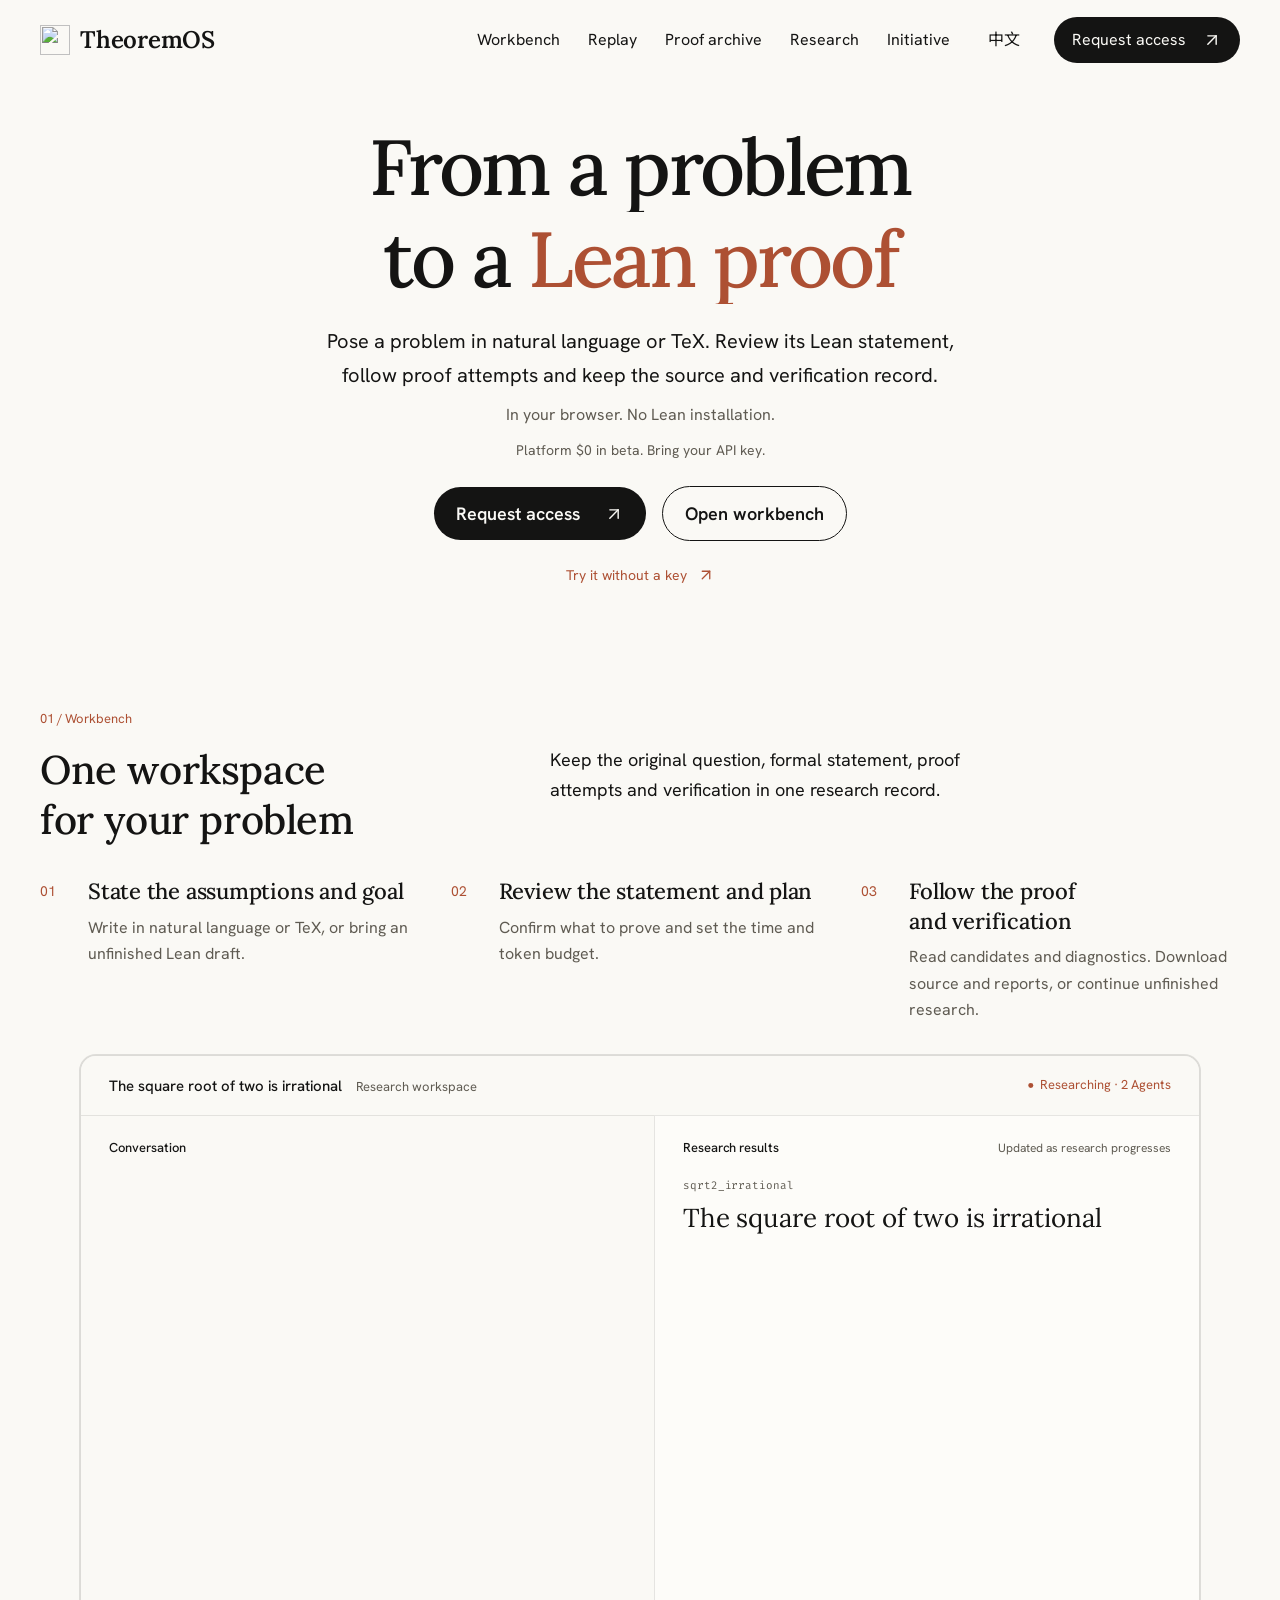
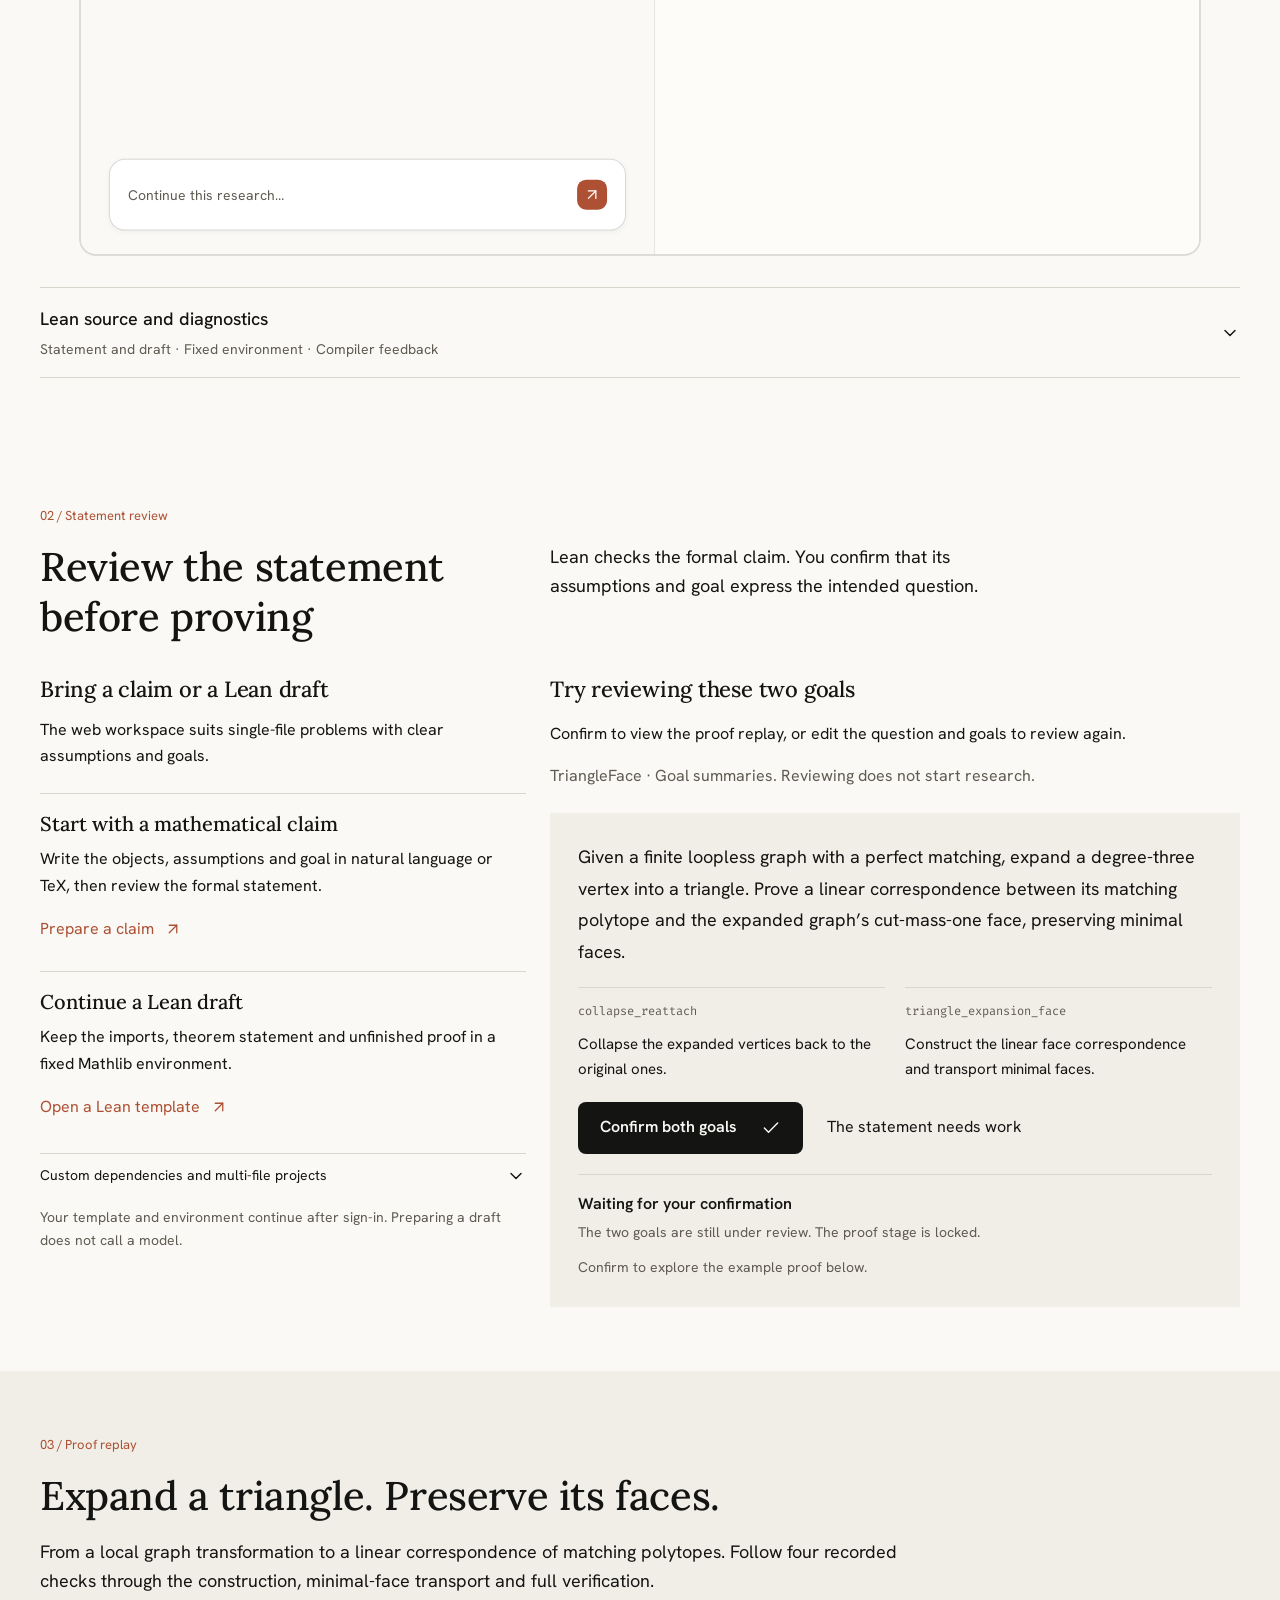
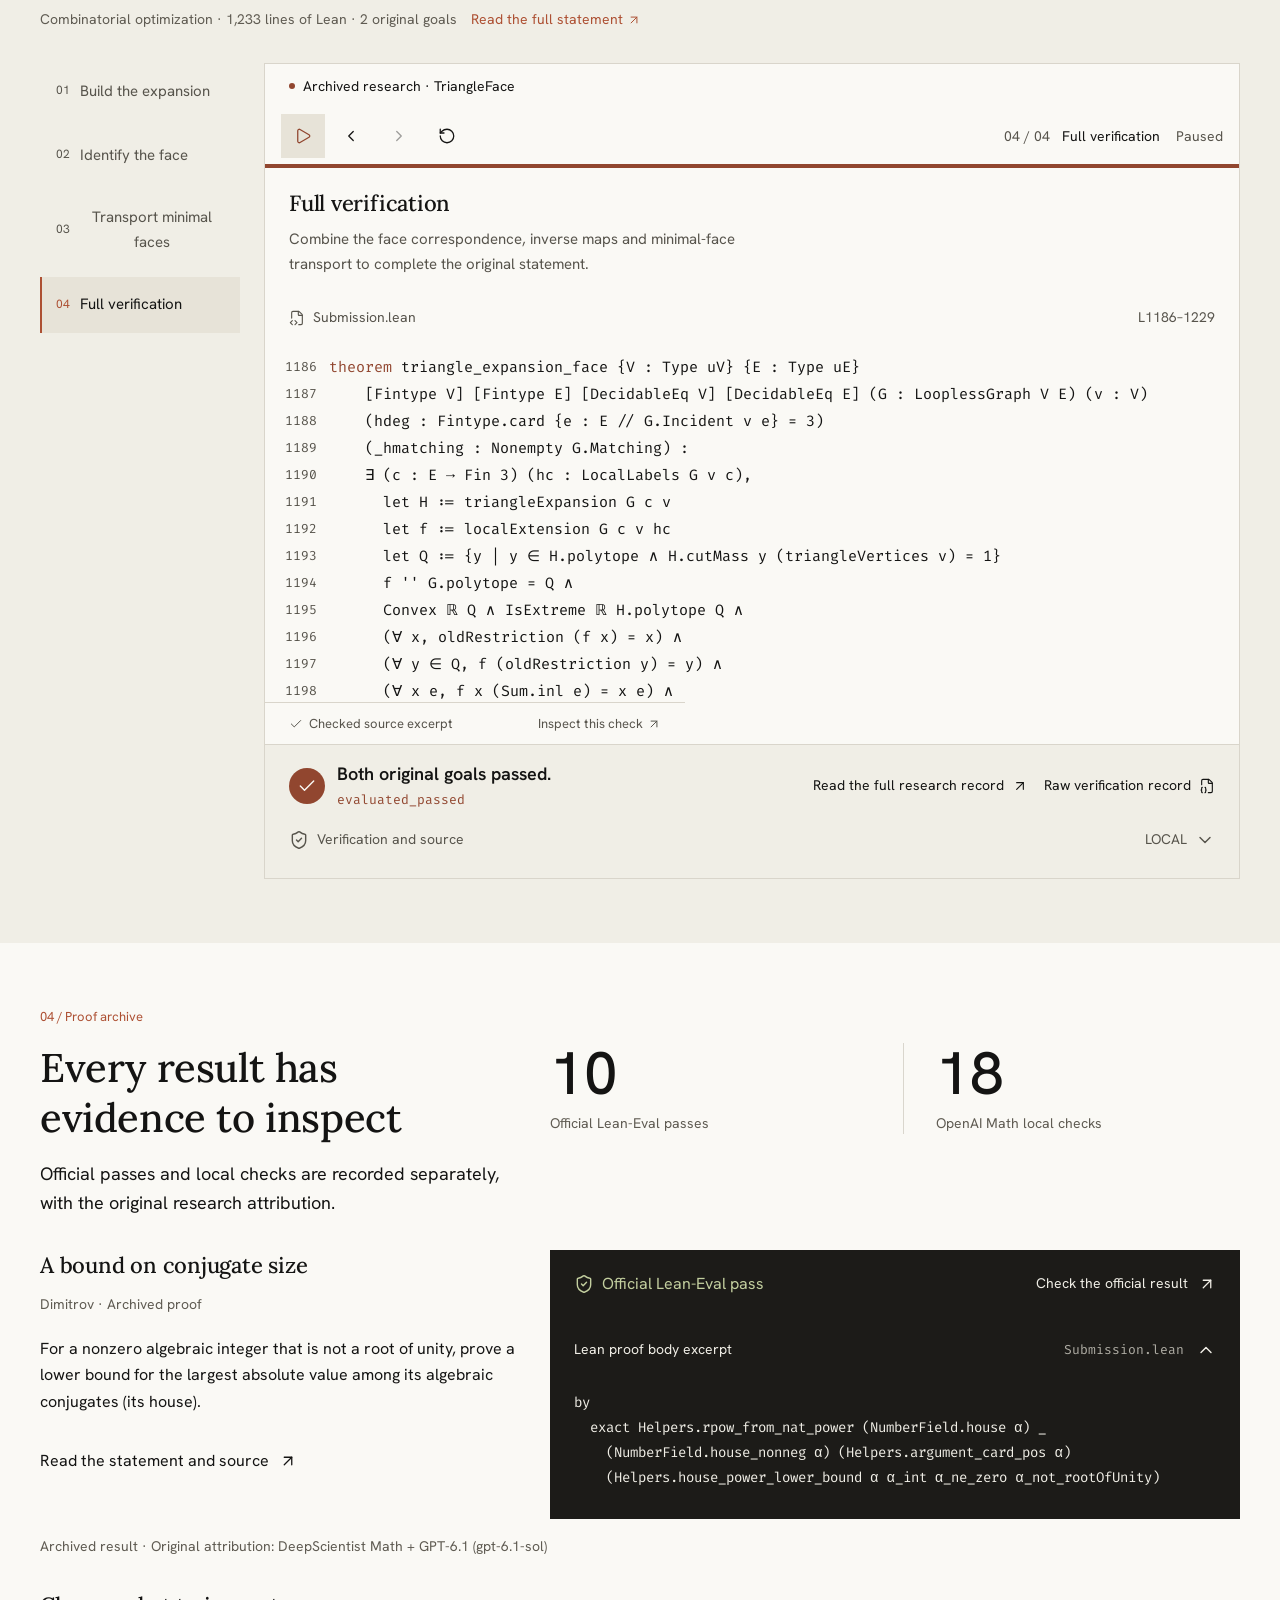
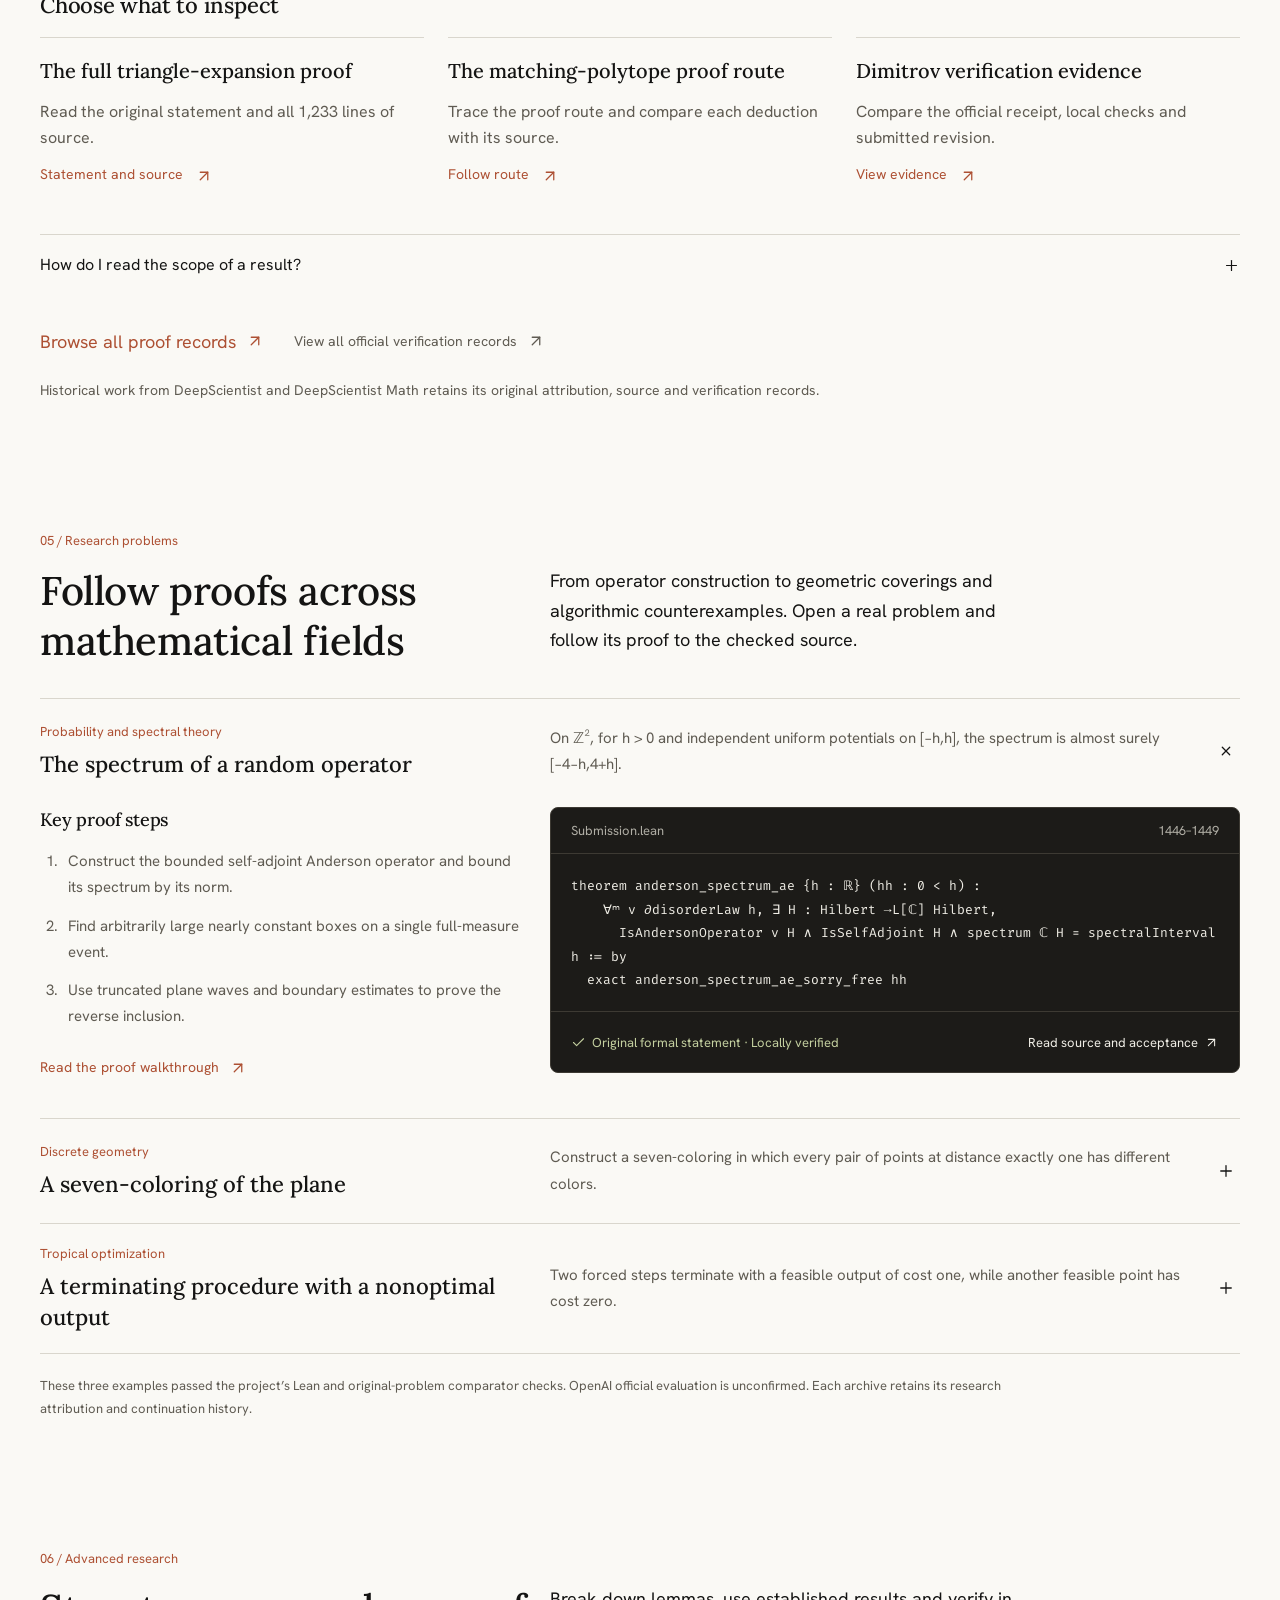
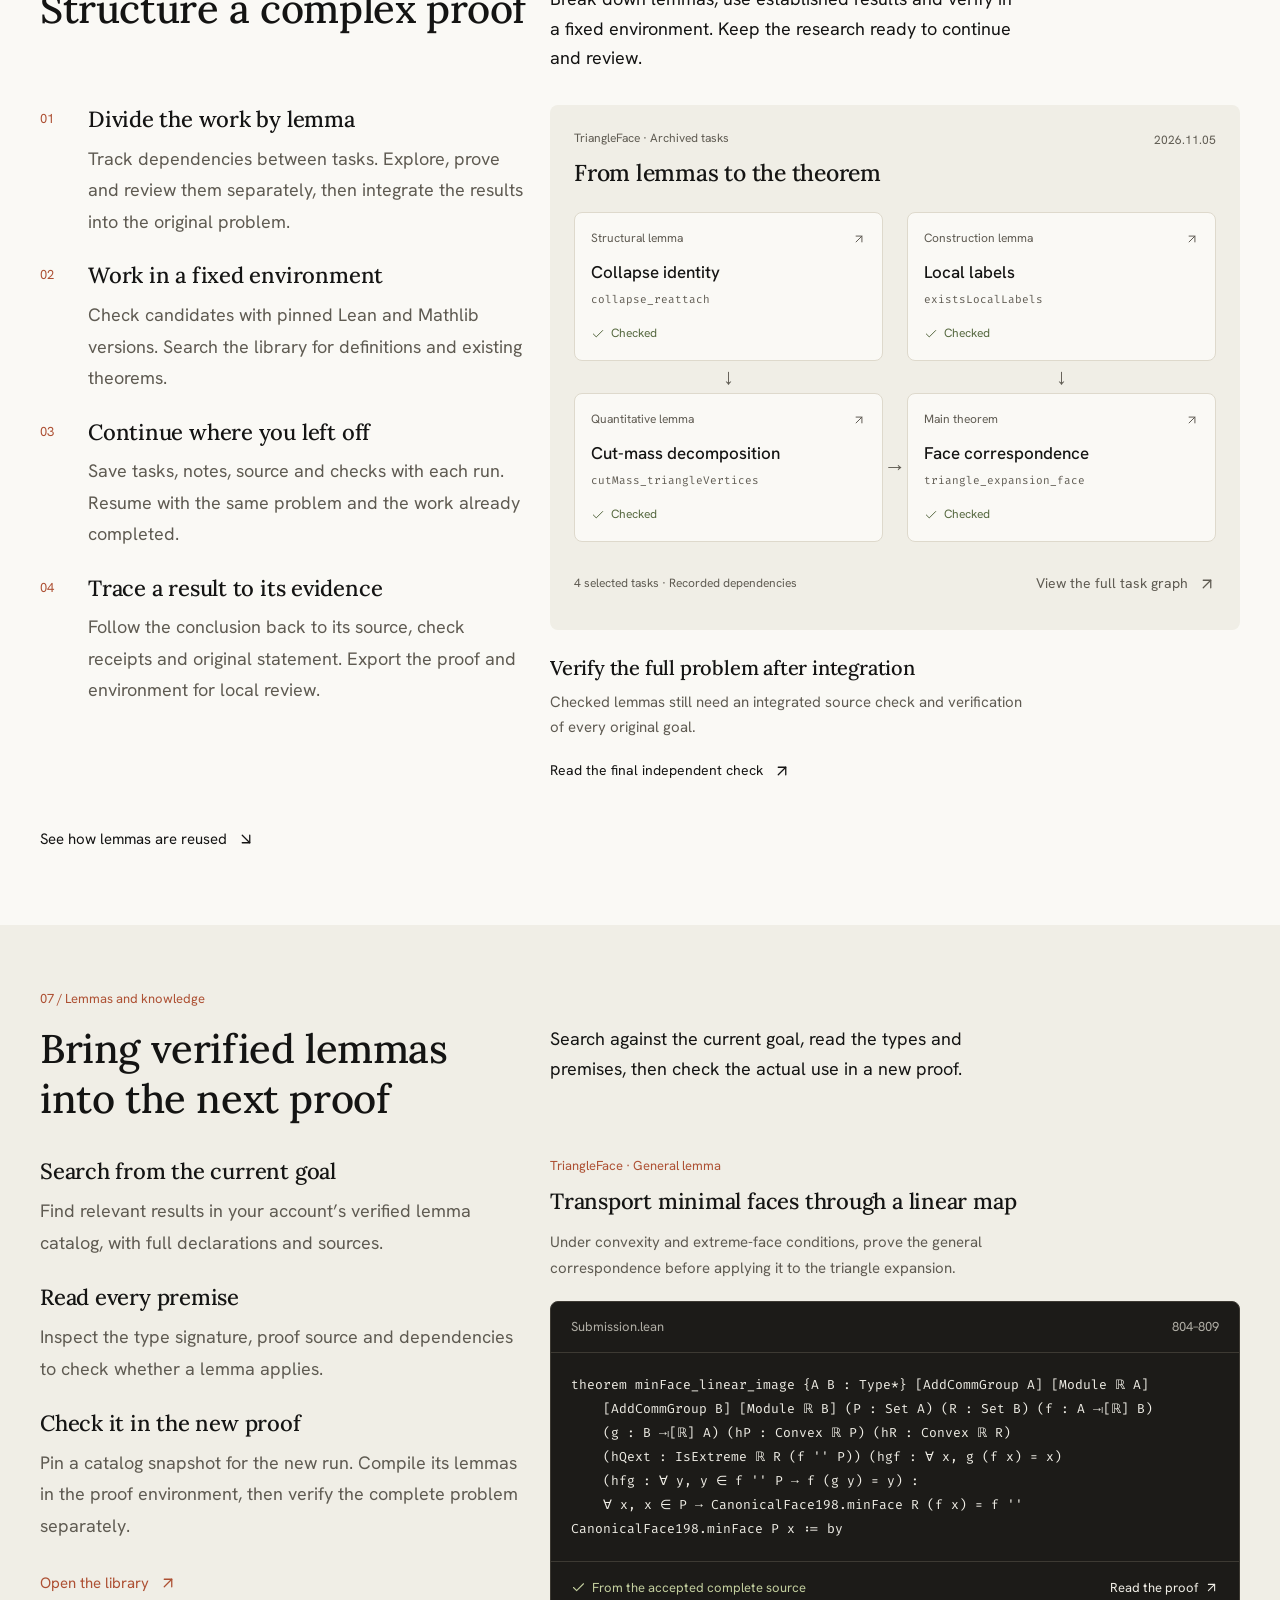
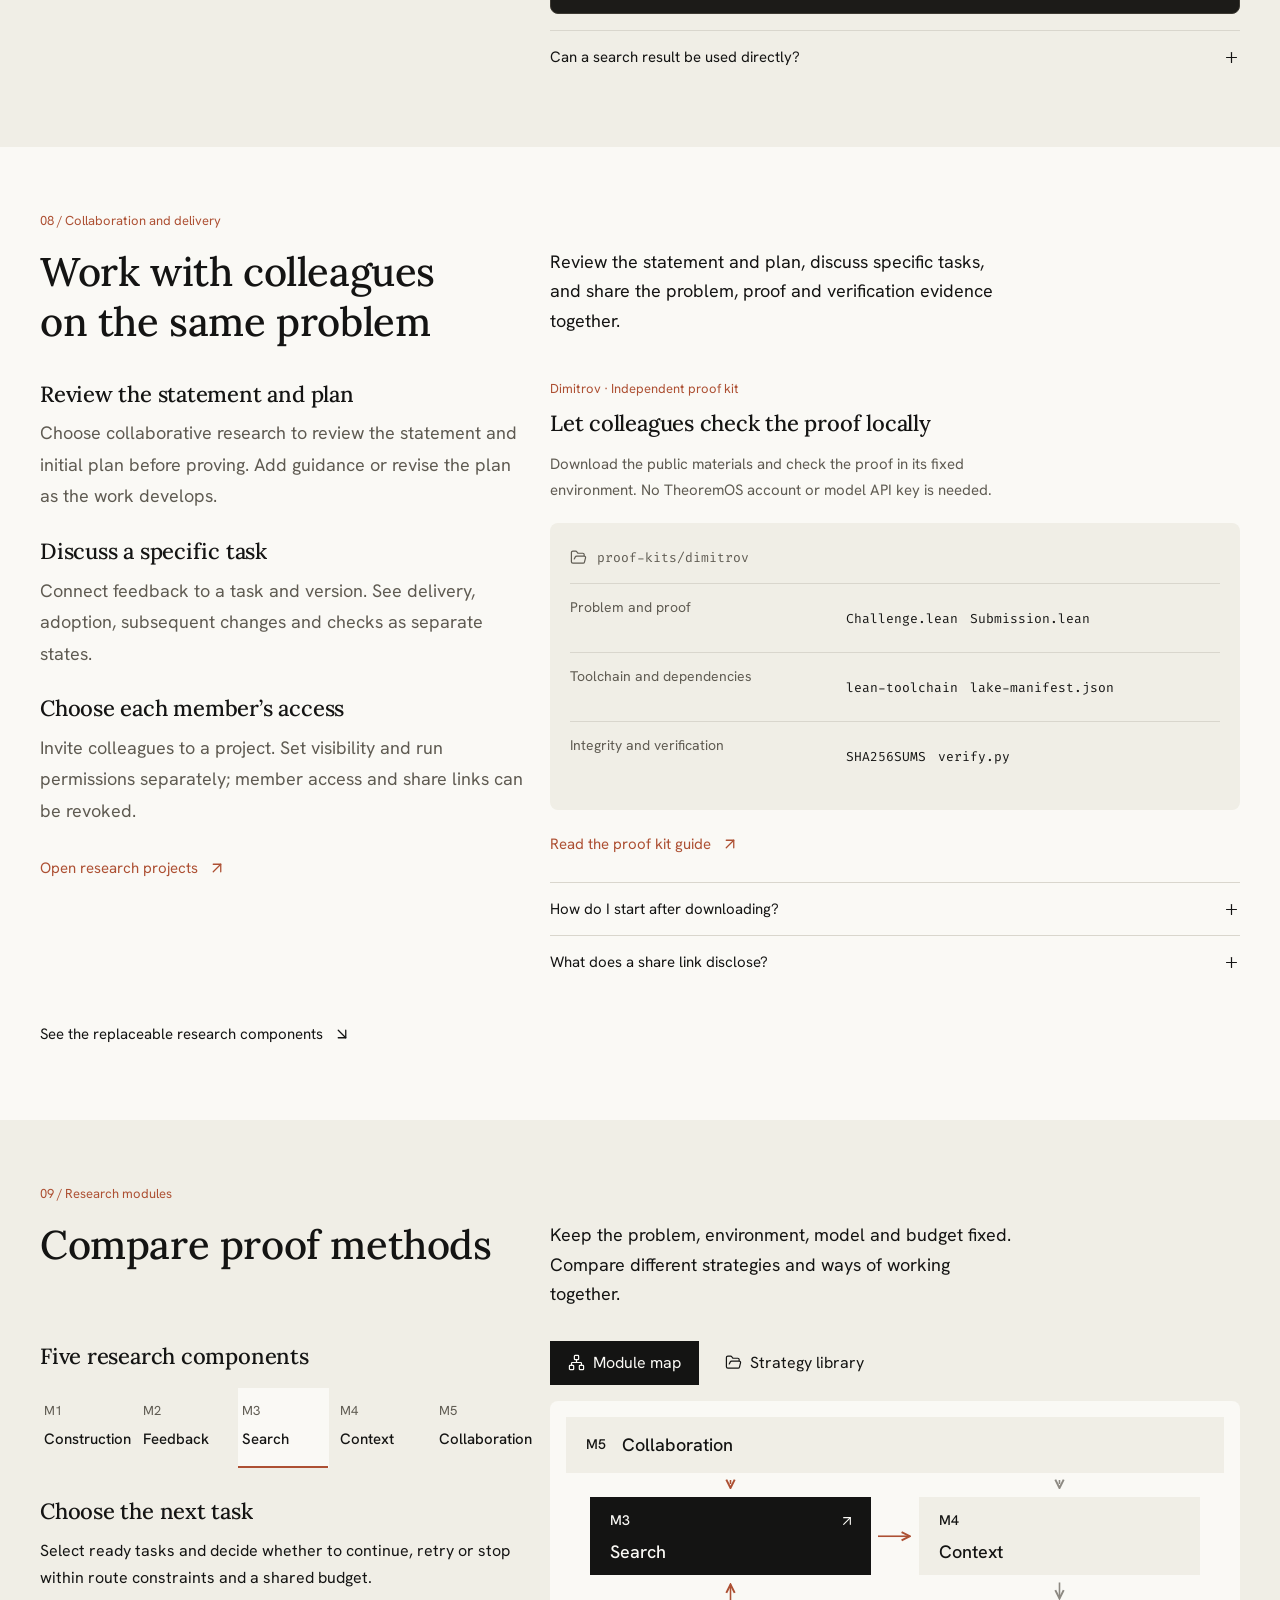
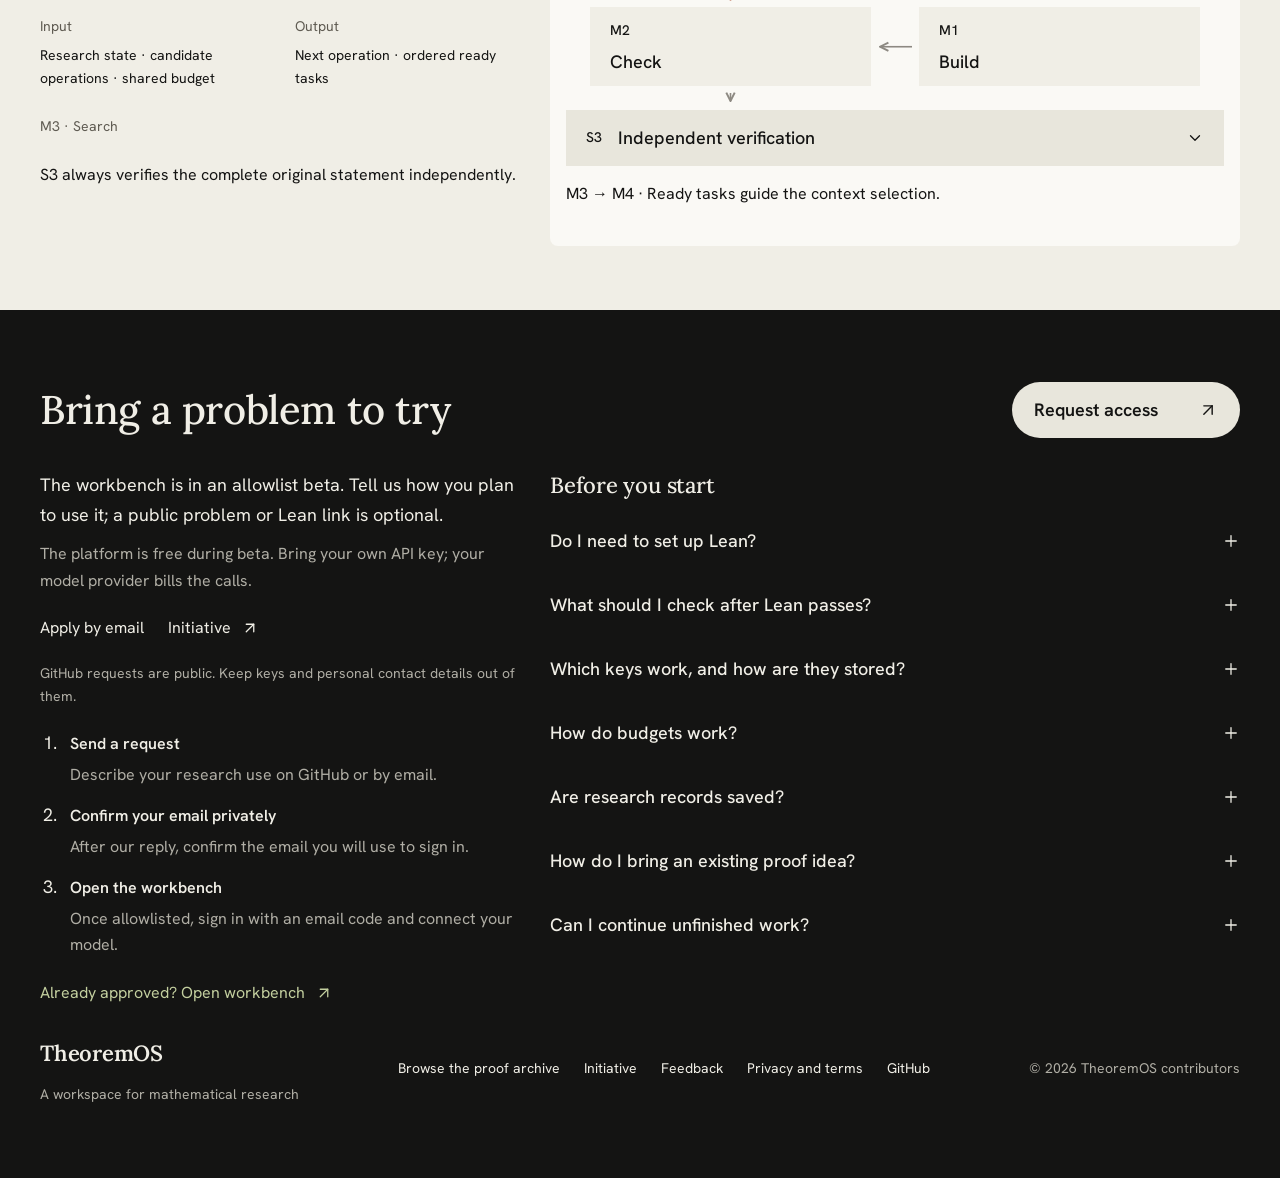
==== commit 9947e02c: "Align landing workbench preview with warm conversation workspace" ====
--- a/en/index.html
+++ b/en/index.html
@@ -52,11 +52,45 @@
       <div class="wrap">
       <p class="section-eyebrow">01 / Workbench</p>
         <div class="section-heading"><h2 id="workflow-title">One workspace for your problem</h2><p class="heading-description">Keep the original question, formal statement, proof attempts and verification in one research record.</p></div>
-        <div class="workbench-layout">
+        <div class="workbench-layout has-live-preview">
           <ol class="workflow-steps"><li><h3>State the assumptions and goal</h3><p>Write in natural language or TeX, or bring an unfinished Lean draft.</p></li><li><h3>Review the statement and plan</h3><p>Confirm what to prove and set the time and token budget.</p></li><li><h3>Follow the proof and verification</h3><p>Read candidates and diagnostics. Download source and reports, or continue unfinished research.</p></li></ol>
-          <figure class="workbench-preview">
-            <a class="workbench-image-link" href="../assets/workbench-full-desktop-en.png" aria-label="Enlarge the workbench"><picture class="workbench-picture"><source media="(max-width: 900px)" srcset="../assets/workbench-mobile-en.png" width="350" height="594"><img src="../assets/workbench-desktop-en.png" alt="TheoremOS problem input, showing the triangle-expansion question and research modes." width="900" height="369" loading="lazy"></picture><span class="preview-expand"><i data-lucide="maximize-2"></i></span></a>
-          </figure>
+          <figure class="proof-stage" data-proof-stage data-step="6" role="img" aria-label="Illustration of the workbench, taken from the proof that the square root of two is irrational: the system splits the statement into two dependent tasks. Proof A first tries omega on the parity lemma, Lean rejects it, and a case split on the remainder of n modulo 2 passes. Proof B follows your guidance and finishes the infinite descent by strong induction. The statement then passes the kernel check, and the explanation pane turns each step into plain language.">
+          <div class="proof-stage-canvas" aria-hidden="true">
+            <div class="proof-window">
+              <div class="proof-chrome">
+                <div class="proof-title"><strong>The square root of two is irrational</strong><span>Research workspace</span></div>
+                <span class="proof-run-state"><span class="state-running">Researching · 2 Agents</span><span class="state-done">Statement verified</span></span>
+              </div>
+              <div class="proof-deck">
+                <section class="proof-pane proof-feed-pane">
+                  <h4 class="proof-pane-head">Conversation</h4>
+                  <ul class="proof-feed">
+                    <li data-step="1" class="is-you"><span class="feed-who">You</span><p>Statement and both goals confirmed; research starts.</p></li>
+                    <li data-step="2"><span class="feed-who">Lead</span><p>Two tasks; T2 needs T1, so Proof A takes T1 first.</p>
+                      <ul class="feed-tasks"><li data-step="2"><code>T1</code><span>Parity lemma</span><em>Proof A</em></li><li data-step="2"><code>T2</code><span>Infinite descent</span><em>Proof B</em></li></ul></li>
+                    <li data-step="3"><span class="feed-who">Proof A</span><p><code>omega</code> fails: <code>n * n</code> is one atom, not linear arithmetic.</p><span class="feed-status is-fail">Failed</span></li>
+                    <li data-step="4"><span class="feed-who">Proof A</span><p>Split on n mod 2: odd n has an odd square, so 2 cannot divide n * n.</p><span class="feed-status is-pass">Check passed</span></li>
+                    <li data-step="5" class="is-you"><span class="feed-who">You</span><p>Prove T2 by strong induction on a + b; use strongRecOn, core has no strong_induction_on.</p></li>
+                    <li data-step="6"><span class="feed-who">Proof B</span><p>Then a = 2 * a' and b = 2 * b' with a' + b' smaller: contradiction. Shipped with the statement.</p><span class="feed-status is-pass">Check passed</span></li>
+                  </ul>
+                  <div class="proof-composer"><span>Continue this research…</span><span class="proof-composer-send"><i data-lucide="arrow-up-right"></i></span></div>
+                </section>
+                <section class="proof-pane proof-explain-pane">
+                  <h4 class="proof-pane-head">Research results<span class="proof-pane-meta">Updated as research progresses</span></h4>
+                  <div class="proof-document-heading"><p>sqrt2_irrational</p><h5>The square root of two is irrational</h5></div>
+                  <div class="proof-explain" data-step="3"><h5>The parity lemma</h5><p>omega does not expand n * n. Split on the remainder of n modulo 2.</p><pre><code>rcases Nat.mod_two_eq_zero_or_one n with h0 | h1</code></pre></div>
+                  <div class="proof-explain" data-step="4"><h5>The parity lemma passes</h5><p>An odd n has an odd square, contradicting divisibility by 2; remainder 0 gives the claim directly.</p></div>
+                  <div class="proof-explain" data-step="6"><h5>Infinite descent</h5><p>T1 gives a = 2 * a' and b = 2 * b'. The same equation holds for a', b', with a' + b' strictly smaller: a contradiction.</p><pre><code>exact ih (a' + b') (by omega) a' b' rfl hb'0 hsmall</code></pre></div>
+                  <p class="proof-explain-note" data-step="6">The statement and both lemmas pass the kernel check on the saved source.</p>
+                  <div class="proof-progress" data-step="2"><h5>Lemma checks<span class="proof-tab-count" data-tab-count>2/2</span></h5>
+                    <div class="proof-node" data-state="done" data-step="2" data-fail="3" data-done="4"><span class="node-kind">Lemma</span><p><code>T1</code> n * n even implies n even</p><small class="node-done">Proof A · passed</small><small class="node-running">Proof A working</small><small class="node-failed">omega failed</small></div>
+                    <div class="proof-node" data-state="done" data-step="2" data-start="5" data-done="6"><span class="node-kind">Lemma</span><p><code>T2</code> a * a = 2 * (b * b) is false for b ≠ 0</p><small class="node-done">Proof B · passed</small><small class="node-running">Descent per your guidance</small><small class="node-waiting">Waiting for T1</small></div>
+                  </div>
+                </section>
+              </div>
+            </div>
+          </div>
+        </figure>
         </div>
         <details class="source-disclosure" id="source">
           <summary><span><strong id="source-title">Lean source and diagnostics</strong><span class="source-disclosure-note">Statement and draft · Fixed environment · Compiler feedback</span></span><i data-lucide="chevron-down"></i></summary>
--- a/landing.css
+++ b/landing.css
@@ -1237,3 +1237,110 @@
   .landing-page .case-source pre { padding: 16px; }
   .landing-page .proof-reading-table th:first-child { width: 34%; padding-right: 16px; }
 }
+
+/* Keep the current landing chapters; update only the product preview to match the warm research workspace. */
+/* The workbench preview follows the product's conversation and results layout. Its finished HTML remains
+   readable without scripts; the existing six-step replay adds progress when motion is enabled. */
+.proof-stage { position: relative; isolation: isolate; overflow: hidden; aspect-ratio: 1120 / 800; width: 100%; max-width: 1120px; margin: 64px auto 0; border: 1px solid rgba(20, 20, 19, .13); border-radius: 16px; background: var(--bg); }
+.proof-stage-canvas { position: absolute; inset: 0 auto auto 0; display: flex; width: 1120px; height: 800px; transform: scale(var(--stage-scale, 1)); transform-origin: 0 0; font-size: 14px; line-height: 1.6; }
+.proof-stage { box-shadow: 0 0 0 1px rgba(20, 20, 19, .12); }
+.proof-window { flex: 1; display: flex; flex-direction: column; min-width: 0; background: var(--bg); }
+.proof-chrome { display: flex; align-items: center; justify-content: space-between; gap: 24px; min-height: 60px; padding: 12px 28px; border-bottom: 1px solid rgba(20, 20, 19, .1); }
+.proof-title { display: flex; align-items: baseline; flex-wrap: wrap; gap: 4px 14px; min-width: 0; }
+.proof-title strong { font-family: var(--sans); font-weight: 500; font-size: 15px; }
+.proof-title span { font-size: 13px; color: var(--muted); }
+.proof-run-state { display: inline-flex; flex-shrink: 0; align-items: center; gap: 7px; color: var(--accent); font-size: 13px; white-space: nowrap; }
+.proof-run-state::before { content: ""; width: 5px; height: 5px; border-radius: 50%; background: currentColor; }
+.proof-run-state .state-done { display: none; }
+.proof-stage[data-step="6"] .proof-run-state { color: var(--green); }
+.proof-stage[data-step="6"] .proof-run-state .state-running { display: none; }
+.proof-stage[data-step="6"] .proof-run-state .state-done { display: inline; }
+.proof-tab-count { font: 400 12px/1.5 var(--sans); color: var(--muted); }
+.proof-deck { display: grid; grid-template-columns: minmax(0, 1.05fr) minmax(0, 1fr); flex: 1; min-height: 0; }
+.proof-pane { display: flex; flex-direction: column; min-width: 0; padding: 22px 28px 24px; }
+.proof-pane-head { display: flex; align-items: baseline; flex-wrap: wrap; justify-content: space-between; gap: 6px 12px; margin: 0 0 20px; font: 500 13px/1.5 var(--sans); }
+.proof-pane-meta { font-size: 12px; font-weight: 400; color: var(--muted); }
+.proof-feed { display: flex; flex-direction: column; gap: 16px; margin: 0; padding: 0; list-style: none; }
+.proof-feed > li { padding: 0 8px; }
+.proof-feed > li.is-you { align-self: flex-end; max-width: 94%; padding: 10px 16px; border-radius: 14px; background: var(--surface); }
+.proof-feed p { margin: 3px 0 0; font: 400 14px/1.65 "TheoremOS Serif Latin", "TheoremOS Sans SC", "PingFang SC", "Microsoft YaHei", sans-serif; color: var(--ink); }
+.proof-feed > li.is-you p { font-family: var(--sans); }
+.proof-feed p code { font-size: 12px; }
+.feed-who { font: 500 12px/1.4 var(--sans); color: var(--muted); }
+.feed-tasks { display: flex; flex-wrap: wrap; gap: 6px 12px; margin: 8px 0 0; padding: 0; list-style: none; }
+.feed-tasks li { display: inline-flex; align-items: baseline; gap: 5px; font-size: 12px; color: var(--muted); }
+.feed-tasks li code { font-size: 11px; color: var(--ink); }
+.feed-tasks li em { font-style: normal; font-size: 11px; }
+.feed-status { display: inline-block; margin-top: 5px; font: 400 12px/1.5 var(--sans); }
+.feed-status.is-pass { color: var(--green); }
+.feed-status.is-fail { color: var(--accent); }
+.proof-composer { display: flex; align-items: center; justify-content: space-between; gap: 12px; min-height: 72px; margin-top: auto; padding: 16px 18px; border: 1px solid rgba(20, 20, 19, .16); border-radius: 16px; background: #fff; color: var(--muted); font: 400 14px/1.5 var(--sans); box-shadow: 0 2px 6px rgba(20, 20, 19, .04); }
+.proof-composer-send { display: grid; place-items: center; flex: none; width: 30px; height: 30px; border-radius: 9px; background: var(--accent); color: #fff; }
+.proof-composer-send svg.lucide { width: 18px; height: 18px; }
+.proof-progress { margin-top: auto; padding-top: 18px; border-top: 1px solid rgba(20, 20, 19, .1); }
+.proof-progress > h5 { display: flex; justify-content: space-between; gap: 12px; margin: 0 0 6px; font: 500 12px/1.5 var(--sans); color: var(--muted); }
+.proof-node { display: grid; grid-template-columns: minmax(0, 1fr) auto; align-items: center; gap: 2px 12px; padding-block: 8px; }
+.proof-node p { margin: 0; font: 400 12px/1.6 var(--sans); overflow-wrap: anywhere; }
+.proof-node p code { margin-right: 2px; font-size: 11px; }
+.node-kind { display: none; }
+.proof-node small { display: none; font: 400 11px/1.5 var(--sans); color: var(--muted); }
+.proof-node[data-state="running"] .node-running,
+.proof-node[data-state="done"] .node-done,
+.proof-node[data-state="failed"] .node-failed,
+.proof-node[data-state="waiting"] .node-waiting { display: block; }
+.proof-node[data-state="done"] .node-done { color: var(--green); }
+.proof-node[data-state="failed"] .node-failed { color: var(--accent); }
+.proof-explain-pane { border-left: 1px solid rgba(20, 20, 19, .1); background: #fdfcf9; }
+.proof-document-heading { margin: 0 0 22px; }
+.proof-document-heading > p { margin-bottom: 6px; font: 400 11px/1.5 var(--mono); color: var(--muted); }
+.proof-document-heading > h5 { margin: 0; font: 400 26px/1.4 var(--serif); }
+.proof-explain { padding-bottom: 20px; }
+.proof-explain h5 { margin: 0; font: 500 15px/1.5 var(--sans); }
+.proof-explain p { margin: 6px 0 0; font: 400 15px/1.75 "TheoremOS Serif Latin", "TheoremOS Sans SC", "PingFang SC", "Microsoft YaHei", sans-serif; color: var(--ink); }
+.proof-explain pre { margin: 9px 0 0; padding: 10px 12px; border-radius: 8px; background: var(--surface); color: var(--ink); font-size: 11px; line-height: 1.6; white-space: pre-wrap; overflow-wrap: anywhere; }
+.proof-explain pre code { font-size: inherit; }
+.proof-explain-note { margin: 0 0 18px; font: 400 12px/1.7 var(--sans); color: var(--muted); }
+html:not(.js) .proof-stage { aspect-ratio: auto; }
+html:not(.js) .proof-stage-canvas { position: relative; width: 100%; height: auto; min-height: 800px; transform: none; }
+/* Author display rules (grid, inline-flex) outrank the user agent's [hidden] rule, so hidden steps are closed here. */
+.js .proof-stage [hidden] { display: none; }
+.js .proof-stage:not(.is-prepared) .proof-feed > li,
+.js .proof-stage:not(.is-prepared) .proof-explain,
+.js .proof-stage:not(.is-prepared) .proof-explain-note,
+.js .proof-stage:not(.is-prepared) .proof-node[data-state="running"] small { animation: proof-in .32s var(--ease-out); }
+@keyframes proof-in { from { opacity: 0; transform: translateY(6px); } to { opacity: 1; transform: none; } }
+
+.landing-page .workbench-layout.has-live-preview { display: grid; grid-template-columns: minmax(0, 1fr); gap: 32px; }
+.landing-page .has-live-preview > .workflow-steps { display: grid; grid-template-columns: repeat(3, minmax(0, 1fr)); gap: 32px; }
+.landing-page .has-live-preview > .proof-stage { margin-top: 0; }
+@media (max-width: 1000px) {
+  .proof-stage { aspect-ratio: auto; }
+  .proof-stage-canvas { position: relative; width: 100%; height: auto; min-height: 800px; transform: none; }
+  .proof-chrome { gap: 12px; padding-inline: 20px; }
+  .proof-pane { padding-inline: 20px; }
+  .proof-composer { margin-top: 24px; }
+  .proof-node { grid-template-columns: 1fr; }
+}
+@media (max-width: 600px) {
+  .proof-stage { margin-top: 48px; border-radius: 12px; }
+  .proof-stage-canvas { min-height: 0; }
+  .proof-chrome { flex-wrap: wrap; gap: 8px 14px; padding: 16px 18px; }
+  .proof-title { width: 100%; gap: 4px 10px; }
+  .proof-title strong { font-size: 14px; }
+  .proof-title span { font-size: 12px; }
+  /* Stack the reading areas on phones so both remain legible without horizontal swiping. */
+  .proof-deck { grid-template-columns: minmax(0, 1fr); }
+  .proof-pane { padding: 22px 18px 24px; }
+  .proof-pane-head { margin-bottom: 20px; }
+  .proof-feed { gap: 18px; }
+  .proof-feed > li { padding-inline: 0; }
+  .proof-feed > li.is-you { max-width: 96%; padding-inline: 14px; }
+  .proof-composer { min-height: 68px; margin-top: 24px; padding: 12px; font-size: 13px; }
+  .proof-explain-pane { border-top: 1px solid rgba(20, 20, 19, .1); border-left: 0; }
+  .proof-document-heading > h5 { font-size: 23px; }
+  .proof-explain p { font-size: 14px; }
+  .landing-page .has-live-preview > .workflow-steps { display: flex; flex-direction: column; gap: 20px; }
+}
+@media (prefers-reduced-motion: reduce) {
+  .proof-stage *, .proof-stage *::before, .proof-stage *::after { animation: none !important; transition: none !important; }
+}
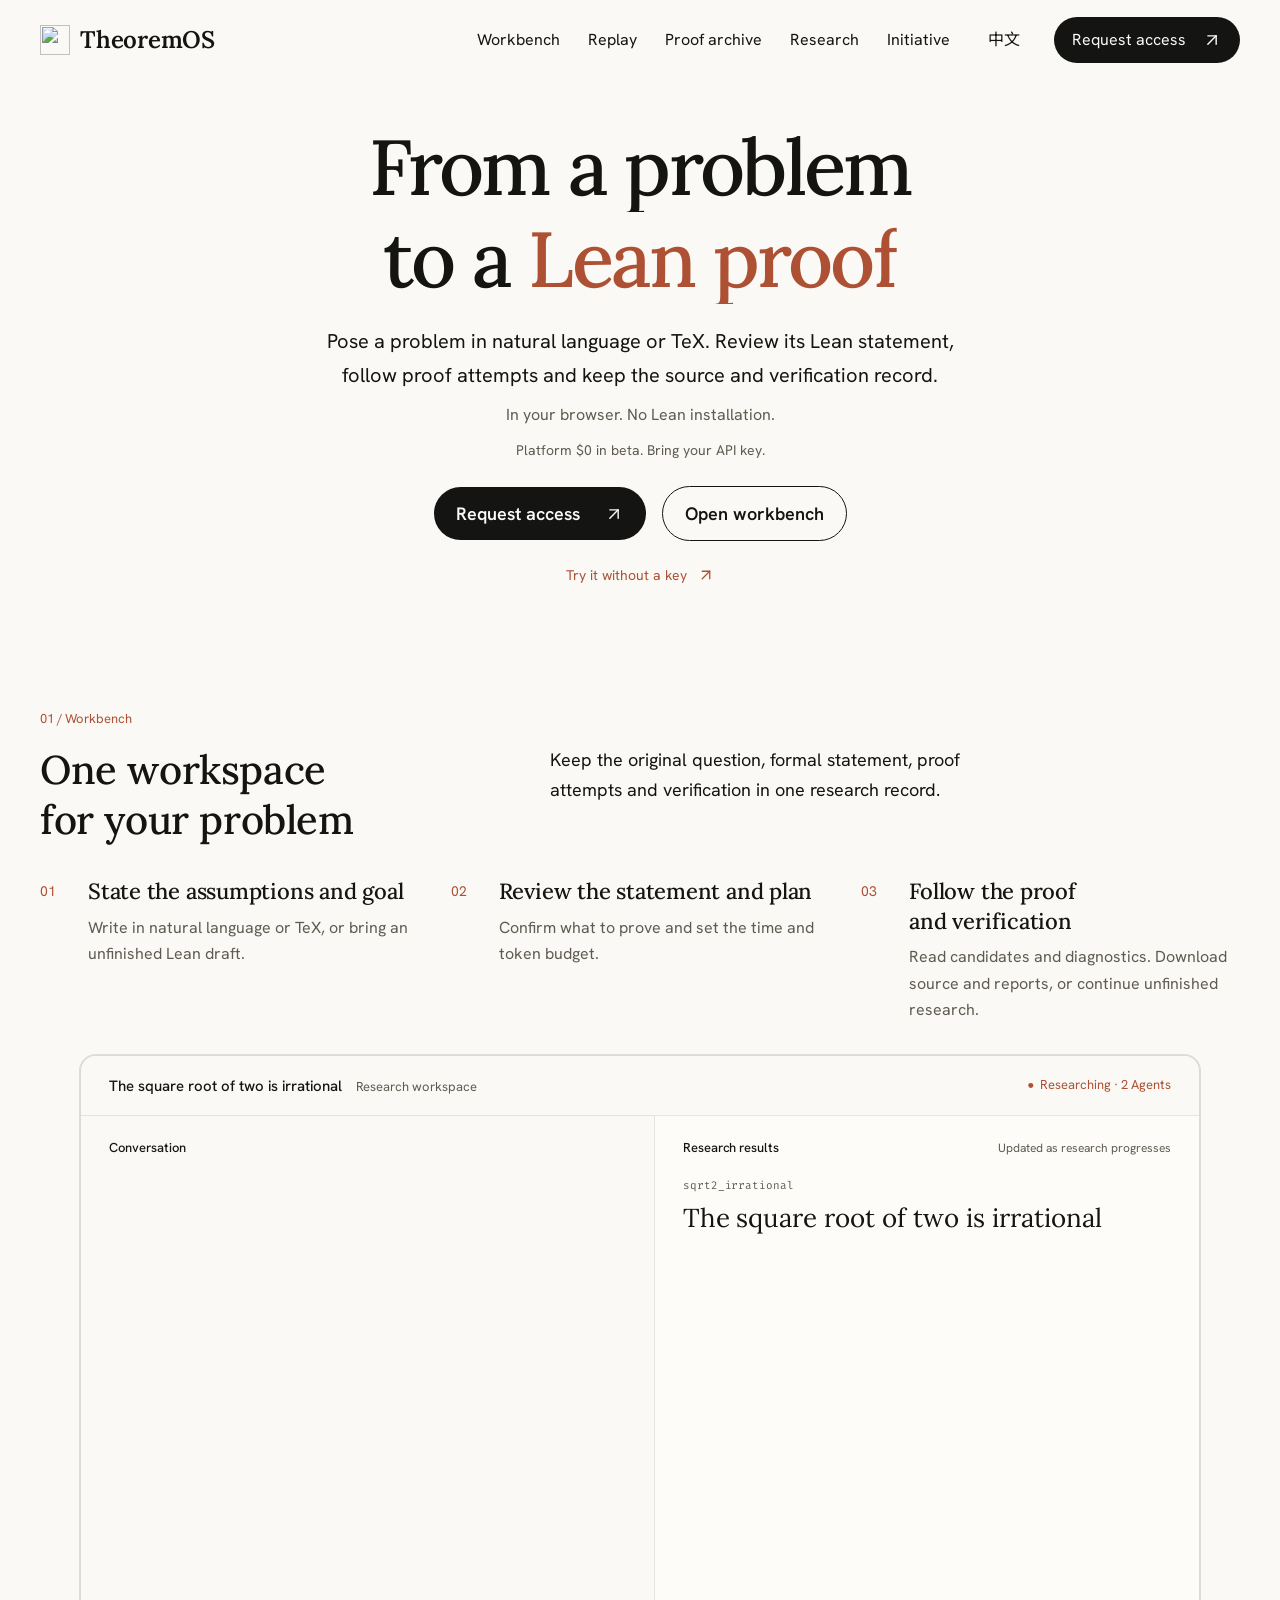
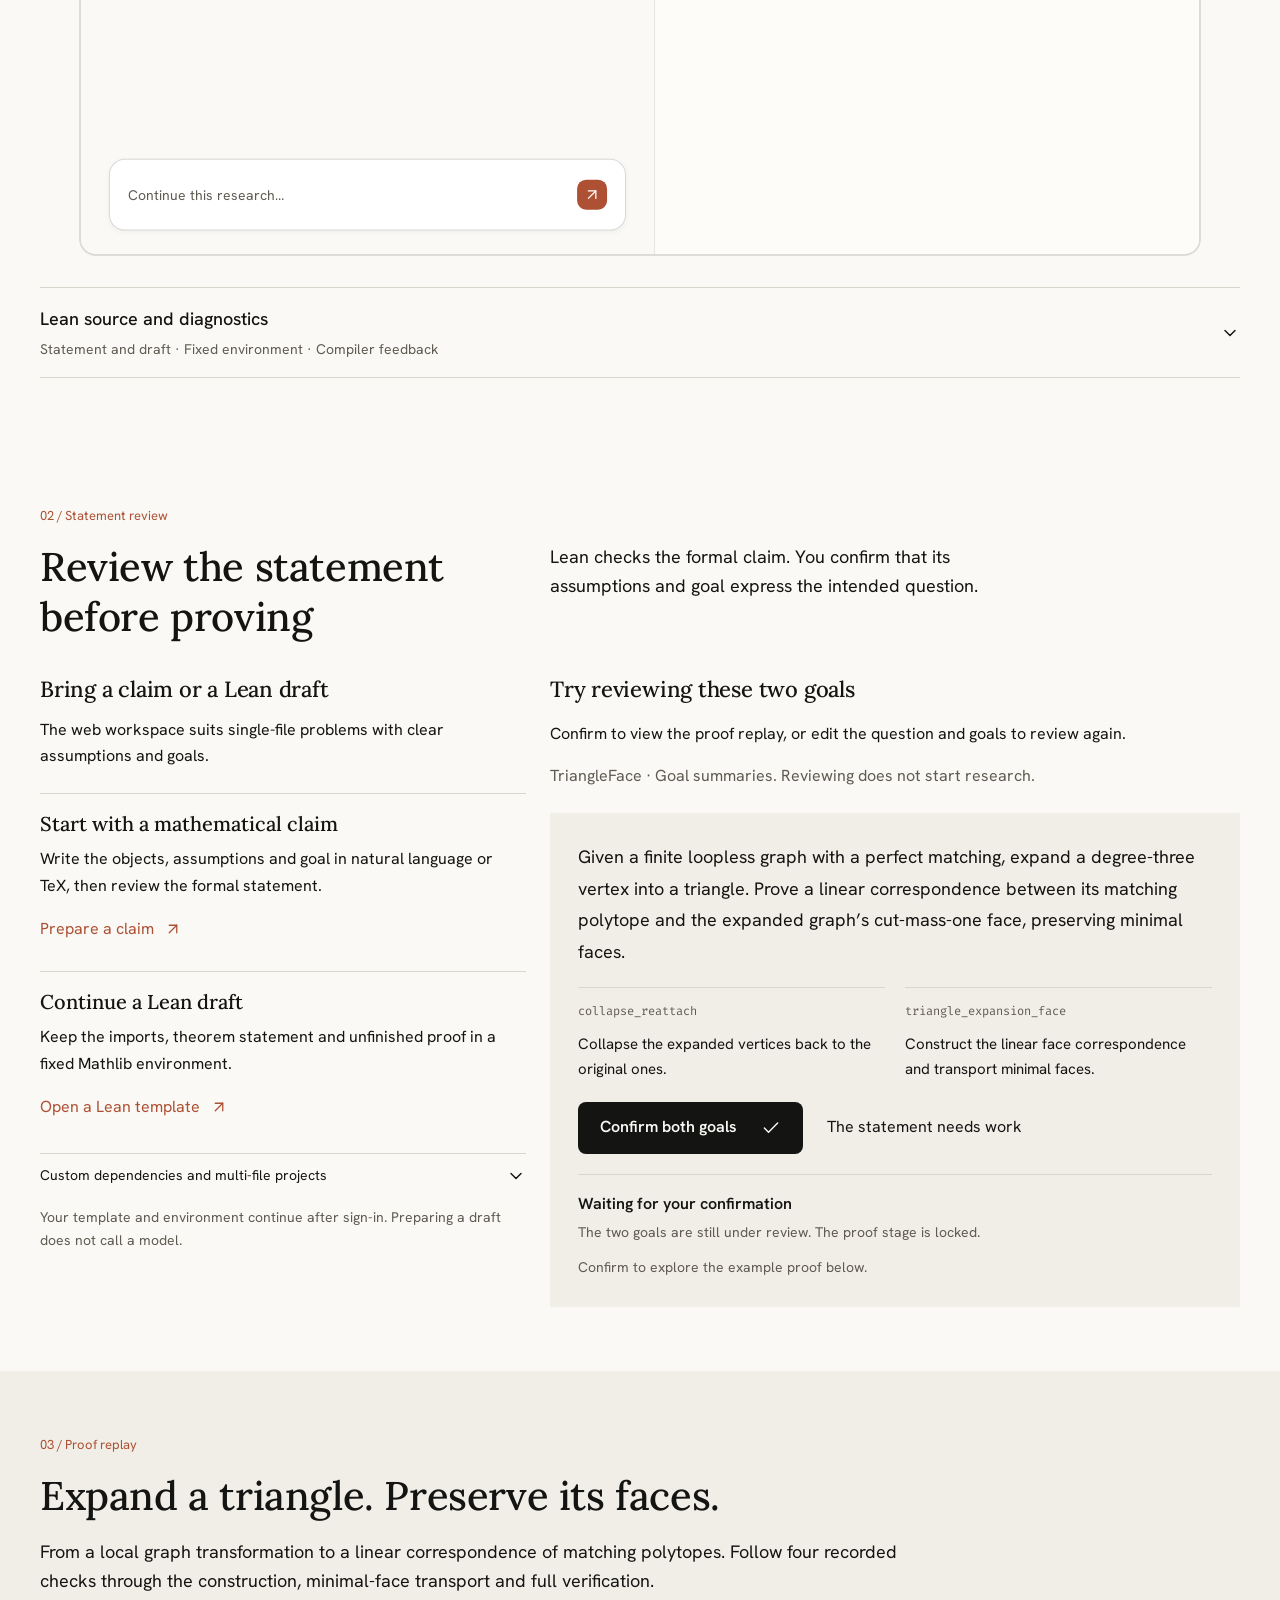
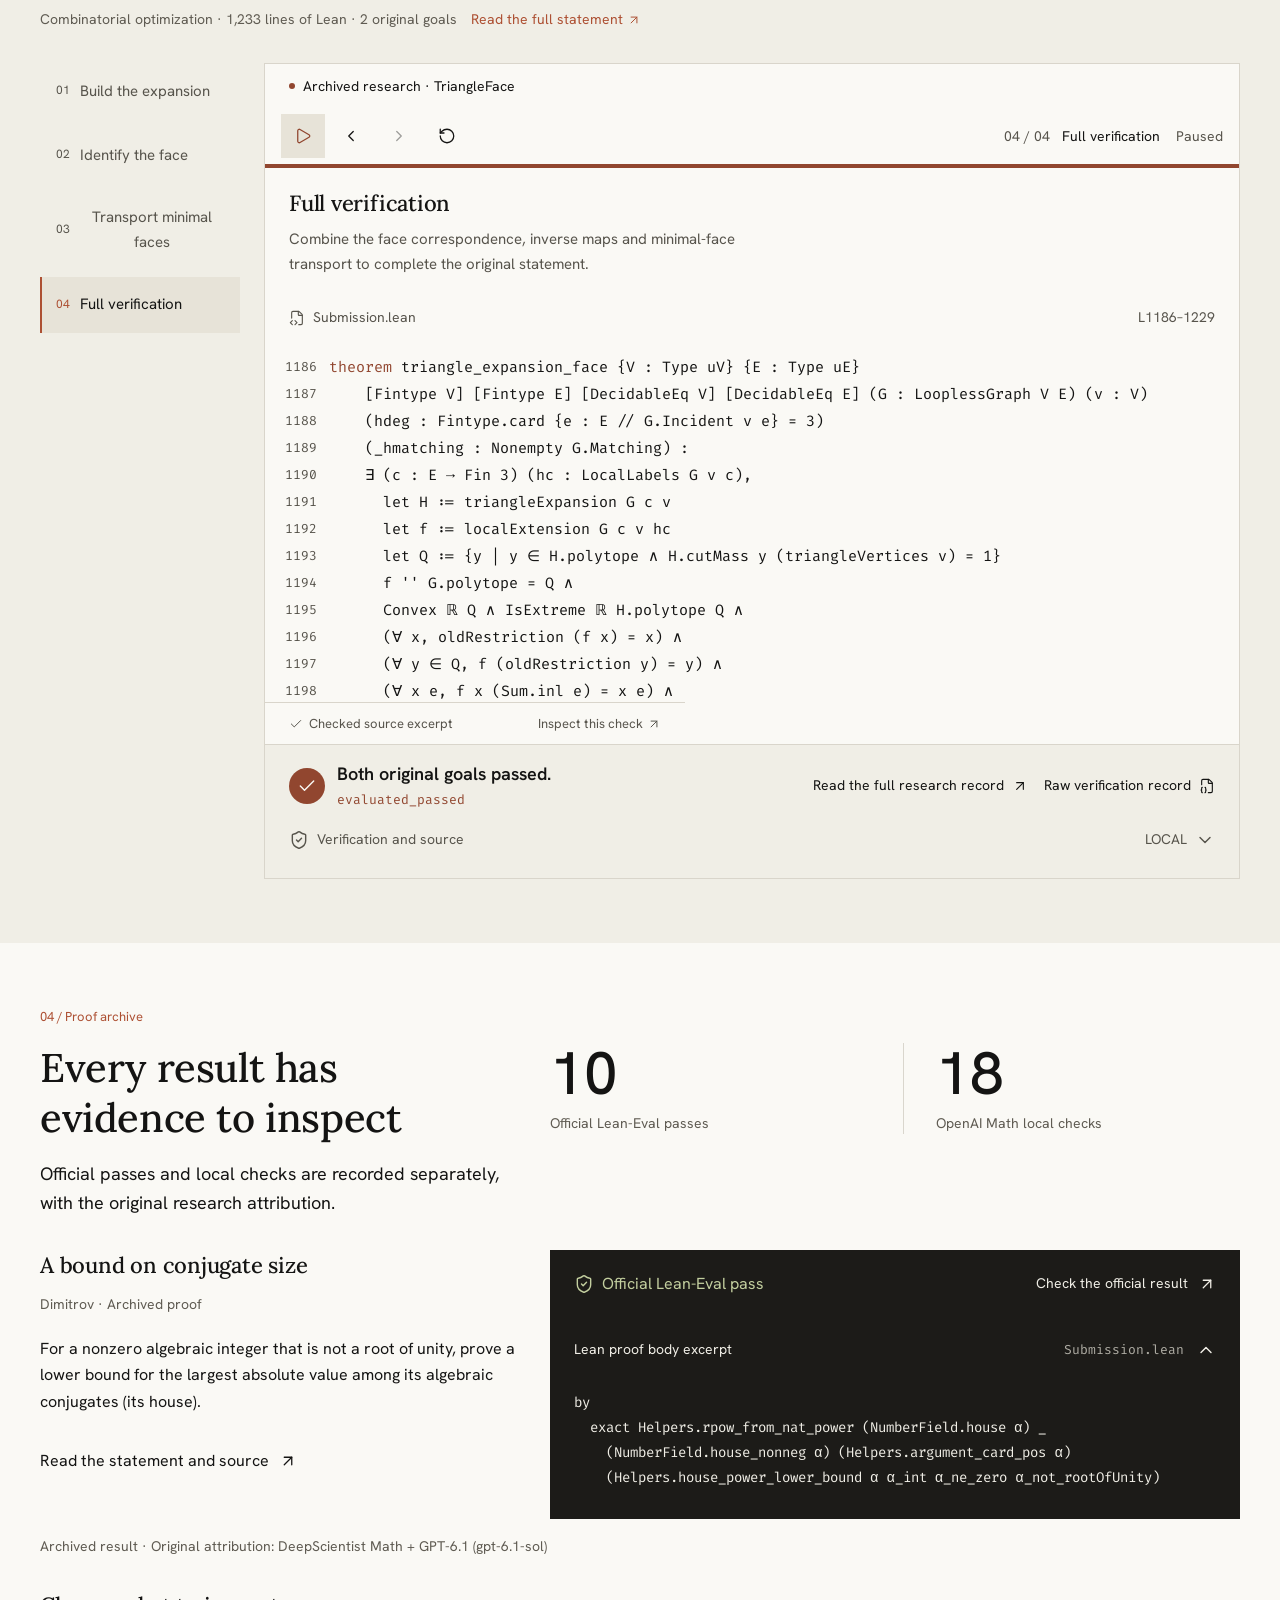
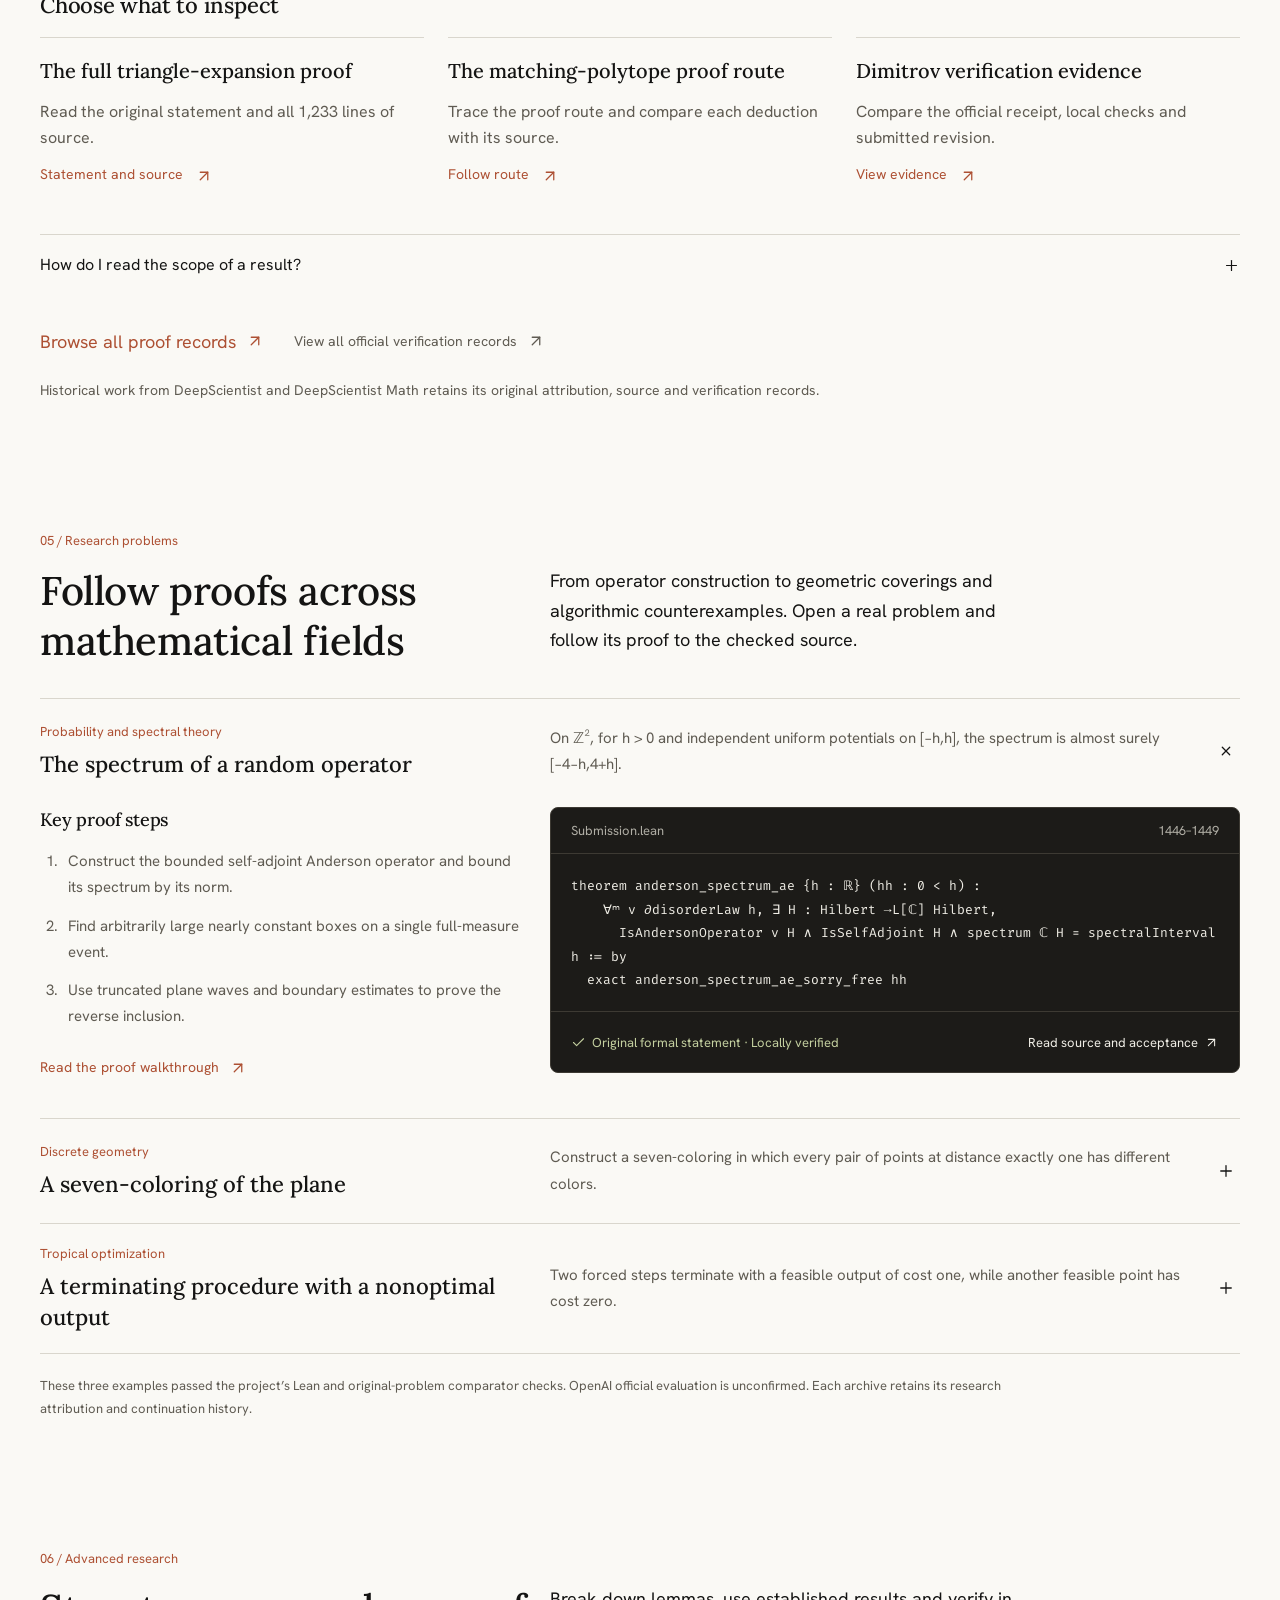
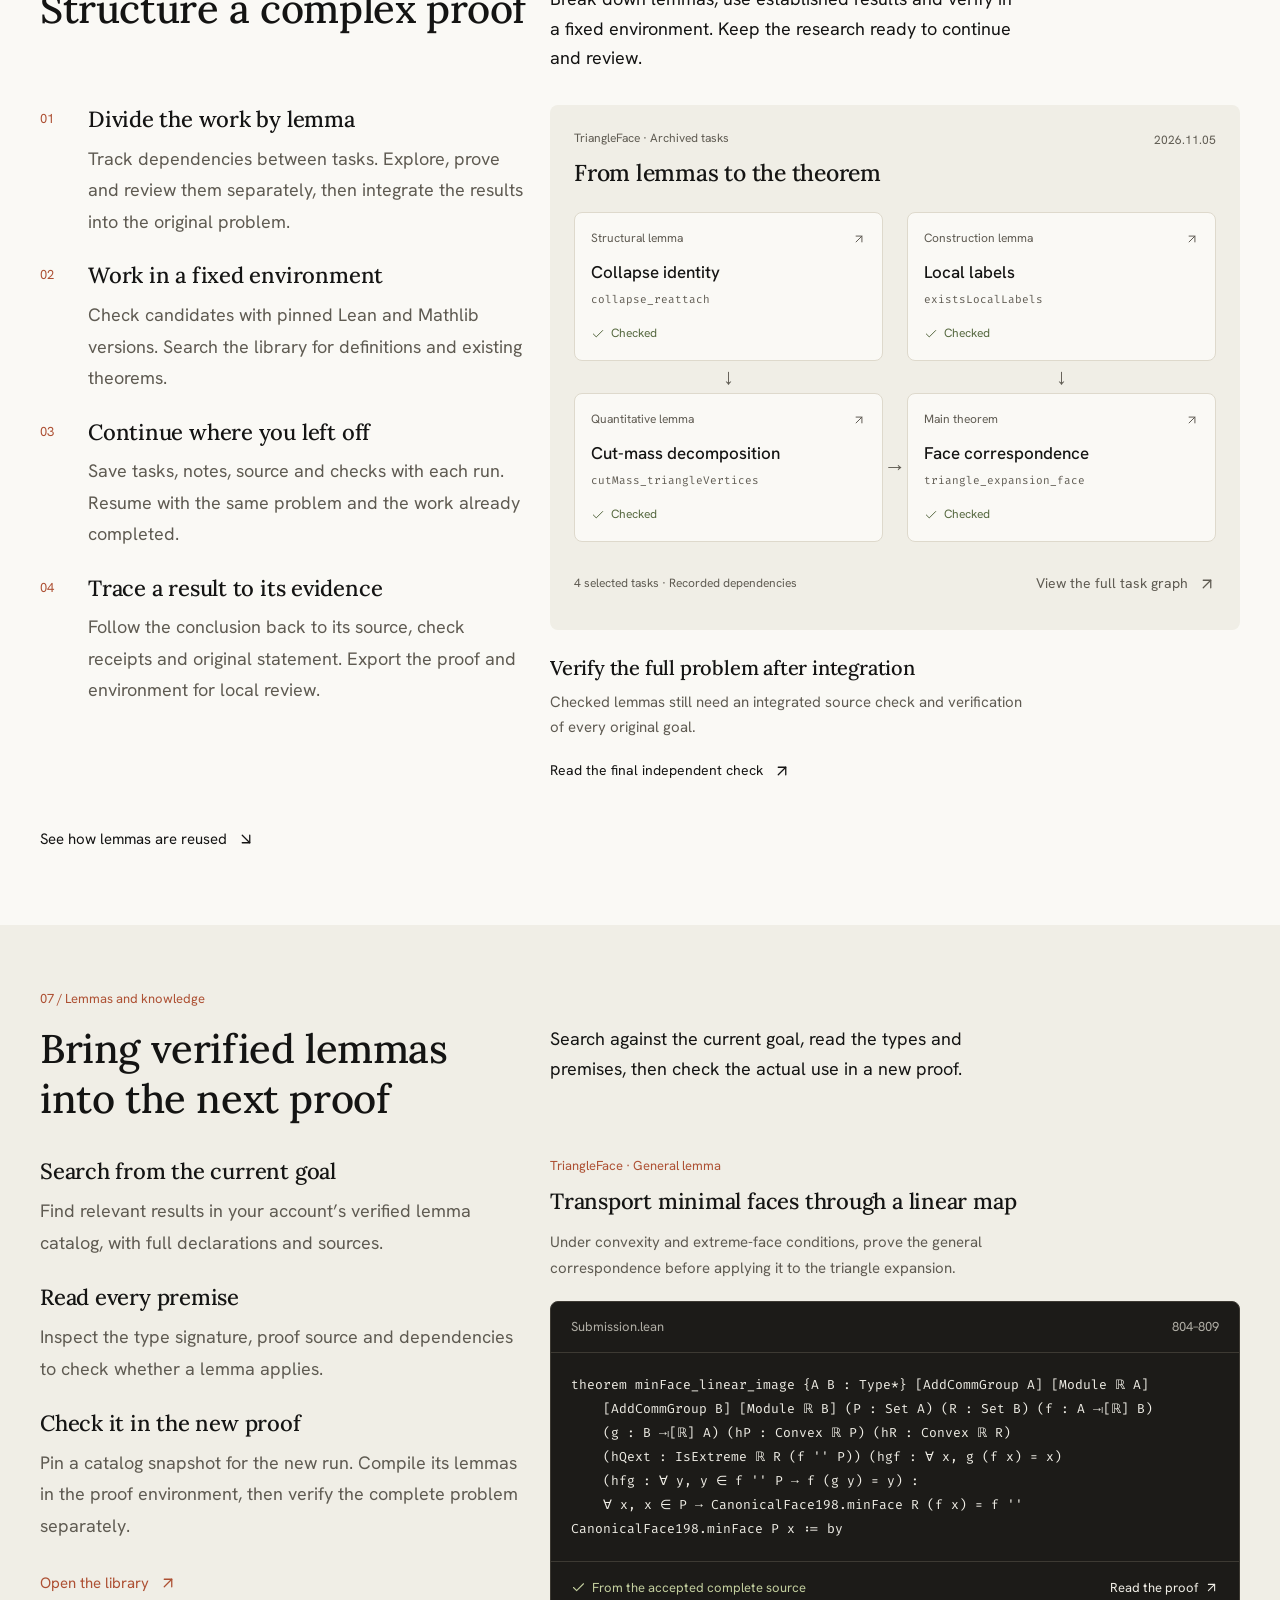
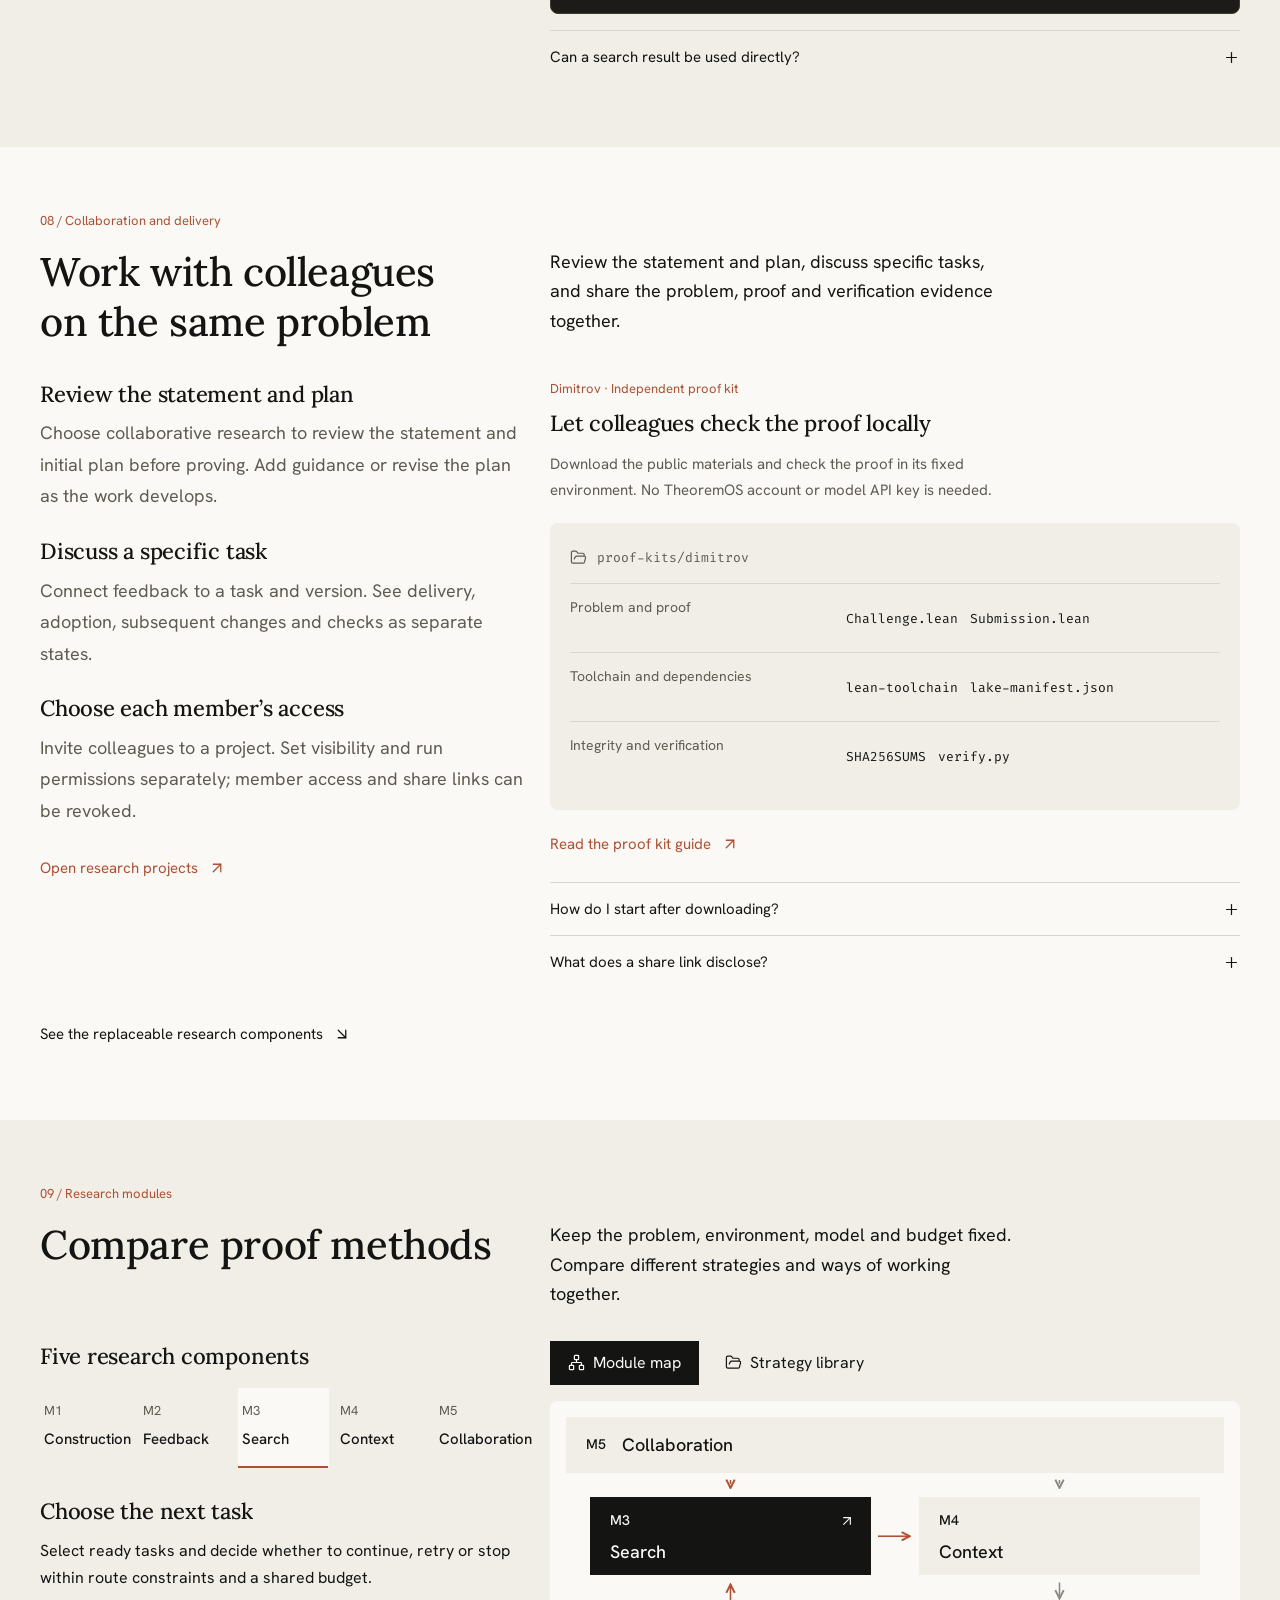
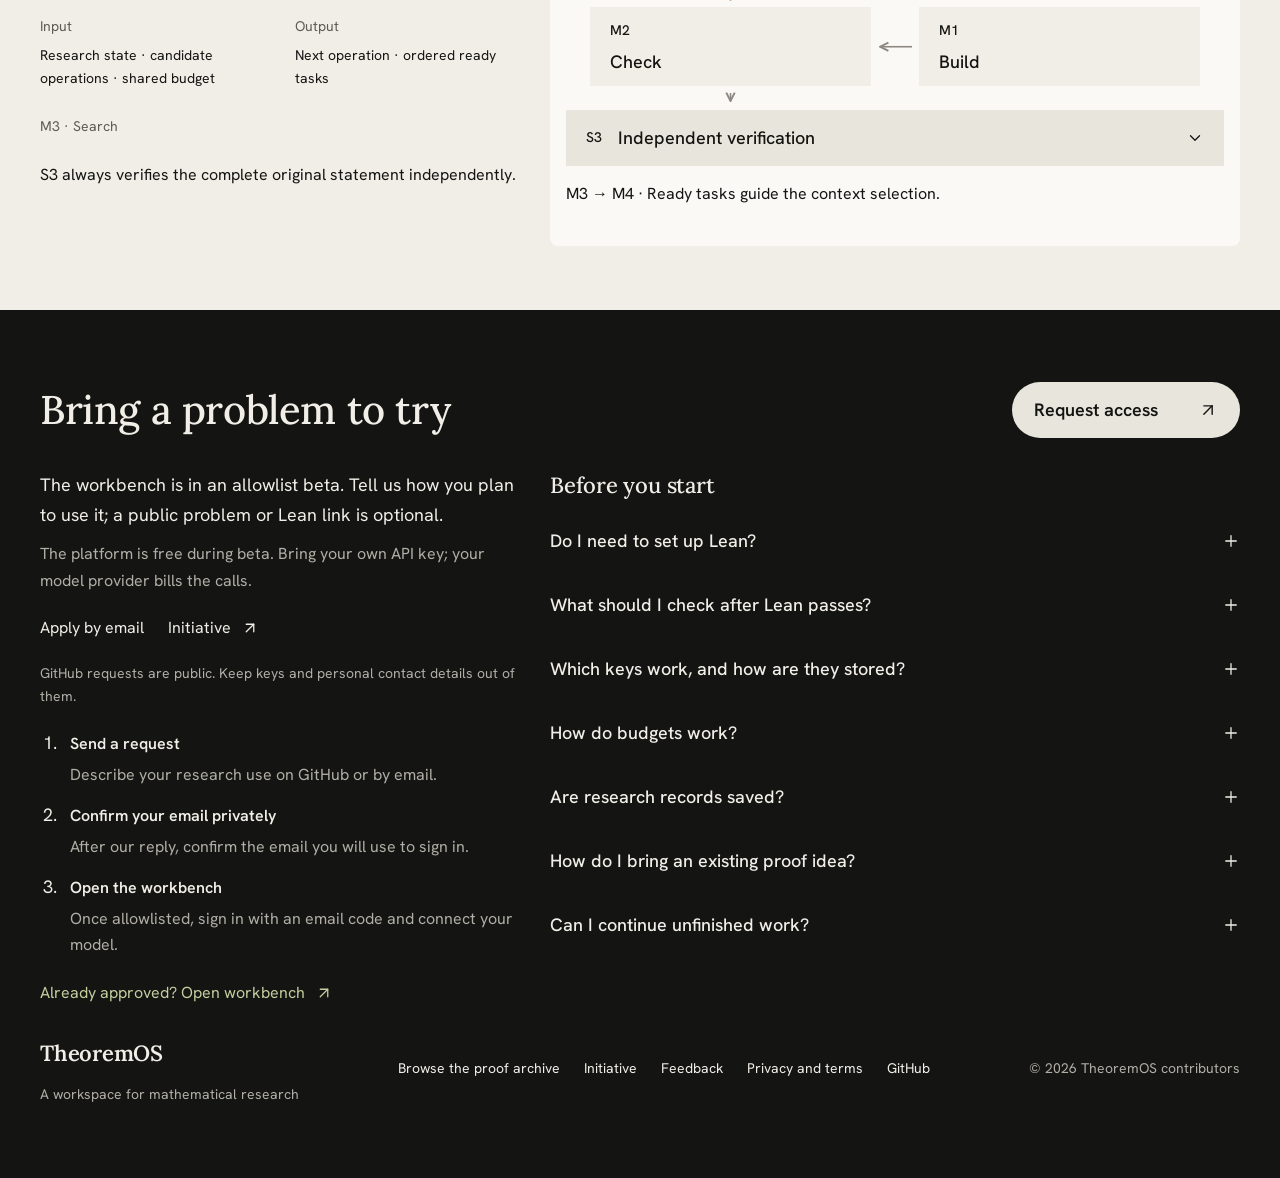
==== commit 429ecf97: "style: animate the logo wordmark letter by letter" ====
--- a/en/index.html
+++ b/en/index.html
@@ -26,7 +26,7 @@
   <header class="site-header nav">
     <div class="header-inner wrap">
     <a class="skip-link" href="#main">Skip to content</a>
-      <a class="brand" href="index.html" aria-label="TheoremOS home"><img src="../assets/mark.svg" alt="" width="31" height="31"><span>Theorem<span class="brand-os">OS</span></span></a>
+      <a class="brand" href="index.html" aria-label="TheoremOS home"><img src="../assets/mark.svg" alt="" width="31" height="31"><span class="brand-wordmark" aria-hidden="true"><span class="brand-letter">T</span><span class="brand-letter">h</span><span class="brand-letter">e</span><span class="brand-letter">o</span><span class="brand-letter">r</span><span class="brand-letter">e</span><span class="brand-letter">m</span><span class="brand-os"><span class="brand-letter">O</span><span class="brand-letter">S</span></span></span></a>
       <nav class="desktop-nav" aria-label="Main navigation"><a href="#workbench-preview">Workbench</a><a href="#demo">Replay</a><a href="#proofs">Proof archive</a><a href="#research-system">Research</a><a href="initiative.html">Initiative</a></nav>
       <div class="header-actions"><a class="lang-link" href="../index.html" hreflang="zh-CN" lang="zh-CN" aria-label="中文版">中文</a><a class="nav-start" href="#start" data-umami-event="request-access-nav">Request access<i data-lucide="arrow-up-right"></i></a><button class="menu-toggle" type="button" aria-label="Open navigation" aria-expanded="false" aria-controls="mobile-nav"><i data-lucide="menu"></i><i data-lucide="x"></i></button></div>
     </div>
--- a/landing.css
+++ b/landing.css
@@ -155,6 +155,8 @@
 .brand { display: inline-flex; align-items: center; gap: 10px; font-family: var(--serif); font-size: 24px; font-weight: 600; line-height: 1; letter-spacing: -.01em; flex-shrink: 0; }
 .brand img { width: 30px; height: 30px; }
 .brand:hover { text-decoration: none; }
+.brand-wordmark { display: inline-block; overflow: hidden; padding-block: .1em; margin-block: -.1em; white-space: nowrap; }
+.brand-letter { display: inline-block; }
 .desktop-nav { display: flex; align-items: center; gap: 28px; margin-left: auto; font-size: 16px; }
 .desktop-nav a { display: flex; align-items: center; min-height: 44px; }
 .header-actions { display: flex; align-items: center; gap: 28px; font-size: 16px; }
@@ -174,6 +176,16 @@
 #hero-title { font-size: clamp(52px, 5.2vw, 76px); line-height: 1.12; }
 .hero-line { display: block; overflow: hidden; }
 .hero-name { display: block; }
+@media (prefers-reduced-motion: no-preference) {
+  html.m-enter:not(.m-enter-started):not(.m-enter-done) .site-header .brand-letter { visibility: hidden; }
+  html.m-enter:not(.m-enter-started):not(.m-enter-done) .hero :is(.hero-name, .hero-category, .hero-description, .hero-actions > *, .hero-practice, .hero-terms, .hero-proof) { visibility: hidden; }
+}
+@media (prefers-reduced-motion: reduce) {
+  .site-header .brand-letter { transform: none !important; opacity: 1 !important; visibility: visible !important; }
+  .hero :is(.hero-name, .hero-category, .hero-description, .hero-actions > *, .hero-practice, .hero-terms, .hero-proof) { translate: none !important; opacity: 1 !important; visibility: visible !important; }
+  .hero :is(.hero-name, .hero-proof) { filter: none !important; }
+  .hero-name { transform: none !important; }
+}
 .hero-description { max-width: 26em; font-size: 20px; line-height: 1.65; text-wrap: pretty; }
 .hero-category { margin-top: 10px; color: var(--muted); font-size: 14px; }
 .hero-actions { display: flex; align-items: center; flex-wrap: wrap; gap: 12px 28px; margin-top: 24px; }
@@ -229,7 +241,7 @@
 .workflow-steps h3 { font-size: var(--step-lead); }
 .workflow-steps p { margin-top: 10px; font-size: 16px; max-width: 25em; }
 .workbench-preview { min-width: 0; padding: 24px; background: var(--surface); border-radius: var(--radius); }
-.workbench-image-link { display: block; position: relative; cursor: zoom-in; overflow: hidden; border-radius: var(--radius); transition: transform 220ms var(--ease-out); }
+.workbench-image-link { display: block; position: relative; cursor: zoom-in; overflow: hidden; border-radius: var(--radius); transition: transform 0.3s ease-out; }
 .workbench-image-link:hover { transform: translateY(-2px); }
 .workbench-picture { display: block; background: var(--surface); }
 .workbench-picture img { width: 100%; }
@@ -305,7 +317,7 @@
 .case-guide > h3 { margin-bottom: 24px; }
 .case-guide > ul { list-style: none; margin: 0; padding: 0; }
 .case-guide li + li { margin-top: 8px; }
-.case-guide li > a { display: grid; grid-template-columns: minmax(0, .76fr) minmax(0, 1.24fr) auto; align-items: start; gap: 24px; padding: 20px 24px; background: var(--surface); }
+.case-guide li > a { display: grid; grid-template-columns: minmax(0, .76fr) minmax(0, 1.24fr) auto; align-items: start; gap: 24px; padding: 20px 24px; background: var(--surface); transition: background-color 0.3s ease-out; }
 .case-guide li > a:hover { text-decoration: none; background: var(--field-cyan); }
 .case-guide strong { font-family: var(--serif); font-size: var(--step-lead); font-weight: 500; }
 .case-guide li > a > span { font-size: 16px; }
@@ -385,7 +397,7 @@
 [data-graph-component="m2"] { grid-area: m2; }
 [data-graph-component="m3"] { grid-area: m3; }
 [data-graph-component="m4"] { grid-area: m4; }
-.graph-node { position: relative; display: flex; flex-direction: column; align-items: flex-start; justify-content: center; gap: 8px; min-width: 0; min-height: 88px; padding: 16px 20px; text-align: left; background: var(--surface); color: var(--ink); transition: background 180ms, color 180ms, transform 180ms; }
+.graph-node { position: relative; display: flex; flex-direction: column; align-items: flex-start; justify-content: center; gap: 8px; min-width: 0; min-height: 88px; padding: 16px 20px; text-align: left; background: var(--surface); color: var(--ink); transition: background-color 0.3s ease-out, color 0.3s ease-out, transform 0.3s ease-out; }
 .graph-node-id { flex-shrink: 0; font-size: 14px; font-weight: 500; }
 .graph-node strong { font-size: 18px; font-weight: 500; line-height: 1.3; }
 .graph-node > svg { position: absolute; top: 16px; right: 16px; width: 16px; height: 16px; opacity: 0; }
@@ -696,6 +708,22 @@
 
 /* Landing chapters share one 12-column grid. Code and receipts keep their real content. */
 .landing-page { --padb: 72px; --split-left: calc((100% + 24px) * 5 / 12 - 24px); }
+.landing-page :is(button, .button, .nav-start, .preview-original):not(.graph-node) {
+  --button-motion-duration: 0.42s;
+  --button-motion-ease: linear(0, 0.55 12%, 0.87 24%, 1.04 38%, 1.12 50%, 1.04 67%, 0.99 84%, 1);
+  scale: 1;
+  transition: background-color 0.3s ease-out, color 0.3s ease-out, border-color 0.3s ease-out, transform var(--button-motion-duration) var(--button-motion-ease), scale var(--button-motion-duration) var(--button-motion-ease);
+}
+@media (hover: hover) and (pointer: fine) {
+  .landing-page :is(button, .button, .nav-start, .preview-original):not(.graph-node):hover:not(:disabled) { scale: 1.015; }
+}
+.landing-page :is(button, .button, .nav-start, .preview-original):not(.graph-node):active:not(:disabled) {
+  --button-motion-duration: 0.08s;
+  --button-motion-ease: ease-out;
+  scale: 0.97;
+}
+.landing-page .text-link svg { transition: transform 0.3s ease-out; }
+.landing-page button.text-link svg { transition: transform var(--button-motion-duration) var(--button-motion-ease); }
 .landing-page .site-header { position: fixed; inset: 0 0 auto; }
 .landing-page .brand { min-height: 44px; }
 .landing-page .skip-link { left: max(var(--margin), calc((100vw - 1280px) / 2)); }
@@ -929,6 +957,31 @@
 .landing-page .hero-copy { display: grid; grid-template-columns: 1fr; gap: 20px; text-align: center; }
 .landing-page #hero-title { font-size: clamp(56px, 6.1vw, 88px); line-height: 1.18; letter-spacing: -.035em; }
 .landing-page .hero-focus { font-style: normal; color: var(--accent); }
+@supports (background-clip: text) or (-webkit-background-clip: text) {
+  .landing-page .hero-focus {
+    background-image: linear-gradient(110deg, var(--accent) 44%, #c97a50 50%, var(--accent) 56%);
+    background-size: 250% 100%;
+    background-position: 100% 50%;
+    background-repeat: no-repeat;
+    background-clip: text;
+    -webkit-background-clip: text;
+    color: transparent;
+    -webkit-text-fill-color: transparent;
+  }
+  @media (prefers-reduced-motion: no-preference) and (forced-colors: none) {
+    html.js.m-enter-done .landing-page .hero-focus { animation: hero-text-shine 5.6s linear infinite; }
+  }
+}
+@keyframes hero-text-shine {
+  0% { background-position: 100% 50%; }
+  22%, 100% { background-position: 0% 50%; }
+}
+@media (prefers-reduced-motion: reduce), (forced-colors: active) {
+  .landing-page .hero-focus { background-image: none; color: var(--accent); -webkit-text-fill-color: currentColor; }
+}
+@media (forced-colors: active) {
+  .landing-page .hero-focus { color: CanvasText; -webkit-text-fill-color: CanvasText; }
+}
 .landing-page .hero-details { display: flex; flex-direction: column; align-items: center; padding: 0; }
 .landing-page .hero-description { max-width: 32em; font-size: 20px; line-height: 1.7; }
 .landing-page .hero-category { margin-top: 10px; font-size: 16px; }
@@ -1081,7 +1134,7 @@
 .landing-page .research-task-header h3 { margin-top: 8px; font: 500 23px/1.35 var(--serif); }
 .landing-page .research-task-grid { display: grid; grid-template-columns: repeat(2, minmax(0, 1fr)); gap: 32px 24px; list-style: none; margin: 0; padding: 0; }
 .landing-page .research-task-grid > li { position: relative; min-width: 0; }
-.landing-page .research-task-grid a { display: flex; flex-direction: column; height: 100%; min-height: 140px; padding: 16px; background: var(--bg); border: 1px solid #ded9cc; border-radius: var(--radius); transition: transform 180ms, border-color 180ms; }
+.landing-page .research-task-grid a { display: flex; flex-direction: column; height: 100%; min-height: 140px; padding: 16px; background: var(--bg); border: 1px solid #ded9cc; border-radius: var(--radius); transition: transform 0.3s ease-out, border-color 0.3s ease-out; }
 .landing-page .research-task-grid a:hover { transform: translateY(-2px); border-color: var(--accent); }
 .landing-page .research-task-kind { display: flex; align-items: center; justify-content: space-between; gap: 8px; font-size: 12px; color: var(--muted); overflow-wrap: anywhere; }
 .landing-page .research-task-kind svg { width: 14px; height: 14px; flex-shrink: 0; }
@@ -1143,7 +1196,7 @@
 .landing-page .lemma-source-heading { display: flex; justify-content: space-between; gap: 16px; padding: 14px 20px; border-bottom: 1px solid var(--tool-line); font-size: 13px; color: var(--tool-muted); }
 .landing-page .lemma-source pre { margin: 0; padding: 20px; font: 13px/1.85 "Fira Code", monospace; white-space: pre-wrap; overflow-wrap: anywhere; }
 .landing-page .lemma-source code { font: inherit; }
-.landing-page .lemma-source-link { display: flex; flex-wrap: wrap; align-items: center; justify-content: space-between; gap: 8px 16px; min-height: 52px; padding: 10px 20px; border-top: 1px solid var(--tool-line); font-size: 13px; }
+.landing-page .lemma-source-link { display: flex; flex-wrap: wrap; align-items: center; justify-content: space-between; gap: 8px 16px; min-height: 52px; padding: 10px 20px; border-top: 1px solid var(--tool-line); font-size: 13px; transition: background-color 0.3s ease-out; }
 .landing-page .lemma-source-link > span { display: inline-flex; align-items: center; gap: 6px; }
 .landing-page .lemma-source-link > span:first-child { color: var(--tool-green); }
 .landing-page .lemma-source-link svg { width: 15px; height: 15px; }
@@ -1193,9 +1246,9 @@
 .landing-page .research-case > summary::-webkit-details-marker { display: none; }
 .landing-page .research-case-name { display: grid; gap: 8px; min-width: 0; }
 .landing-page .research-case-name > span { color: var(--accent); font-size: 13px; line-height: 1.5; }
-.landing-page .research-case-name > strong { font: 500 var(--step-lead)/1.4 var(--serif); }
+.landing-page .research-case-name > strong { font: 500 var(--step-lead)/1.4 var(--serif); transition: color 0.3s ease-out; }
 .landing-page .research-case-goal { font-size: 15px; line-height: 1.75; color: var(--muted); }
-.landing-page .research-case > summary > svg { width: 18px; height: 18px; justify-self: center; transition: transform 180ms; }
+.landing-page .research-case > summary > svg { width: 18px; height: 18px; justify-self: center; transition: transform 0.3s ease-out; }
 .landing-page .research-case[open] > summary > svg { transform: rotate(45deg); }
 .landing-page .research-case > summary:hover .research-case-name > strong { color: var(--accent); }
 .landing-page .research-case-body { display: grid; grid-template-columns: var(--split-left) minmax(0, 1fr); gap: 24px; padding-block: 4px 28px; align-items: start; }
@@ -1344,3 +1397,240 @@
 @media (prefers-reduced-motion: reduce) {
   .proof-stage *, .proof-stage *::before, .proof-stage *::after { animation: none !important; transition: none !important; }
 }
+
+/* The Chinese landing page keeps original evidence available on demand. */
+.landing-refined { --line: #d9d6cd; }
+.landing-refined .hero { align-items: start; padding-block: 112px 40px; }
+.landing-refined .hero-text { max-width: none; margin: 0; }
+.landing-refined .hero-copy { grid-template-columns: var(--split-left) minmax(0, 1fr); gap: 24px; text-align: left; }
+.landing-refined #hero-title { font-size: clamp(48px, 5.1vw, 72px); line-height: 1.2; }
+.landing-refined .hero-details { align-items: flex-start; padding-top: 6px; }
+.landing-refined .hero-description { font-size: 18px; line-height: 1.65; }
+.landing-refined .hero-category { margin-top: 8px; font-size: 14px; }
+.landing-refined .hero-terms { margin-top: 4px; }
+.landing-refined .hero-actions { justify-content: flex-start; gap: 12px; margin-top: 20px; }
+.landing-refined .hero-actions .button { min-width: 0; }
+.landing-refined .hero-practice { margin-top: 8px; }
+.landing-refined .hero-evidence { margin-top: 32px; border: 1px solid var(--line); background: var(--surface); border-radius: var(--radius); overflow: hidden; }
+.landing-refined .hero-evidence-header, .landing-refined .hero-evidence-footer { display: flex; align-items: center; justify-content: space-between; gap: 12px 24px; padding: 12px 24px; font-size: 14px; }
+.landing-refined .hero-evidence-header { border-bottom: 1px solid var(--line); }
+.landing-refined .hero-evidence-status { display: inline-flex; align-items: center; gap: 6px; color: var(--green); }
+.landing-refined .hero-evidence-status svg { width: 16px; height: 16px; }
+.landing-refined .hero-evidence-body { display: grid; grid-template-columns: var(--split-left) minmax(0, 1fr); gap: 24px; padding: 24px; }
+.landing-refined .hero-evidence-question h2 { margin: 0; font: 500 26px/1.4 var(--serif); letter-spacing: -.02em; }
+.landing-refined .hero-evidence-question h3 { margin: 0; font: 500 26px/1.4 var(--serif); letter-spacing: -.02em; }
+.landing-refined .hero-evidence-question p { max-width: 30em; margin-top: 12px; font-size: 16px; line-height: 1.75; }
+.landing-refined .hero-evidence-question ul { display: grid; gap: 8px; margin: 16px 0 0; padding: 0; list-style: none; }
+.landing-refined .hero-evidence-question li { display: flex; align-items: center; gap: 8px; font-size: 14px; }
+.landing-refined .hero-evidence-question li svg { width: 15px; height: 15px; color: var(--green); flex-shrink: 0; }
+.landing-refined .hero-evidence-source { min-width: 0; align-self: stretch; color: var(--tool-ink); background: var(--tool); border-radius: var(--radius); }
+.landing-refined .hero-evidence-source > summary { display: flex; justify-content: space-between; align-items: center; gap: 8px; min-height: 44px; padding: 12px 16px; color: var(--tool-muted); font-size: 13px; cursor: pointer; list-style: none; }
+.landing-refined .hero-evidence-source > summary::-webkit-details-marker { display: none; }
+.landing-refined .hero-evidence-source > summary > span:last-child { display: inline-flex; align-items: center; gap: 8px; }
+.landing-refined .hero-evidence-source > summary svg { width: 14px; height: 14px; transition: transform 180ms var(--ease-out); }
+.landing-refined .hero-evidence-source[open] > summary { border-bottom: 1px solid var(--tool-line); }
+.landing-refined .hero-evidence-source[open] > summary svg { transform: rotate(180deg); }
+.landing-refined .hero-evidence-source :focus-visible { outline: 2px solid #c3cf9f; outline-offset: -3px; }
+.landing-refined .hero-evidence-source pre { max-height: 188px; margin: 0; padding: 12px 16px; overflow: auto; overscroll-behavior: contain; scrollbar-gutter: stable; font-size: 13px; line-height: 1.75; }
+.landing-refined .hero-evidence-source code { display: block; min-width: 0; }
+.landing-refined .hero-evidence-source .code-line { display: block; white-space: pre-wrap; overflow-wrap: anywhere; }
+.landing-refined .hero-evidence-source .syntax-keyword { color: var(--syntax-keyword); }
+.landing-refined .hero-evidence-footer { border-top: 1px solid var(--line); }
+.landing-refined .hero-evidence-footer > span { color: var(--muted); }
+.landing-refined .hero-evidence-footer .text-link { color: var(--accent); font-size: 14px; }
+.landing-refined .workflow-overview { display: block; }
+.landing-refined .workflow-overview > .workflow-steps { display: grid; grid-template-columns: repeat(3, minmax(0, 1fr)); gap: 24px; margin: 0; }
+.landing-refined .workflow-overview > .workflow-steps h3 { font-size: 21px; }
+.landing-refined .workflow-overview > .workflow-steps > li { padding-left: 36px; }
+.landing-refined .source-disclosure { margin-top: 24px; }
+.landing-refined .source-disclosure > summary { min-height: 64px; }
+.landing-refined .replay-section .replay-panel { min-height: 0; }
+.landing-refined .replay-layout > .receipt-summary { margin: 0; padding: 20px 24px; border-bottom: 1px solid var(--tool-line); }
+.landing-refined .receipt-scope { display: block; margin-top: 4px; color: var(--tool-muted); font-size: 14px; line-height: 1.65; }
+.landing-refined .replay-section .receipt-status strong { font-size: 21px; }
+.landing-refined .replay-section .archived-stage-summary { padding-block: 20px; }
+.landing-refined .replay-source { margin: 0 24px 24px; border: 1px solid var(--tool-line); border-radius: var(--radius); }
+.landing-refined .replay-source > summary { display: flex; align-items: center; justify-content: space-between; gap: 12px; min-height: 52px; padding: 12px 16px; cursor: pointer; list-style: none; font-size: 14px; }
+.landing-refined .replay-source > summary::-webkit-details-marker { display: none; }
+.landing-refined .replay-source > summary > span:last-child { display: inline-flex; align-items: center; gap: 12px; color: var(--tool-muted); font-size: 13px; }
+.landing-refined .replay-source > summary svg { width: 16px; height: 16px; transition: transform 180ms var(--ease-out); }
+.landing-refined .replay-source[open] > summary { border-bottom: 1px solid var(--tool-line); }
+.landing-refined .replay-source[open] > summary svg { transform: rotate(180deg); }
+.landing-refined .replay-source .editor-heading { display: none; }
+.landing-refined .replay-source .demo-code { max-height: 320px; }
+.landing-refined .research-cases-scope { margin: -8px 0 24px; max-width: 70em; font-size: 14px; }
+.landing-refined .case-guide-case { display: block; margin-bottom: 4px; color: var(--muted); font: 400 13px/1.5 var(--sans); }
+.landing-refined .community-participation { margin-top: 40px; padding-top: 32px; border-top: 1px solid var(--line); scroll-margin-top: 80px; }
+.landing-refined .community-heading { display: flex; align-items: end; justify-content: space-between; gap: 16px 24px; }
+.landing-refined .community-heading h3 { margin: 0; font: 500 22px/1.4 var(--serif); }
+.landing-refined .community-heading .text-link { color: var(--accent); }
+.landing-refined .community-paths { display: grid; grid-template-columns: repeat(3, minmax(0, 1fr)); gap: 24px; margin: 24px 0 0; padding: 0; list-style: none; }
+.landing-refined .community-paths a { display: flex; align-items: flex-start; gap: 12px; height: 100%; padding: 20px 0; border-block: 1px solid var(--line); transition: transform 0.3s ease-out, border-color 0.3s ease-out; }
+.landing-refined .community-paths a > svg { width: 20px; height: 20px; margin-top: 4px; flex-shrink: 0; color: var(--accent); }
+.landing-refined .community-paths a > svg:last-child { width: 16px; height: 16px; margin-left: auto; }
+.landing-refined .community-paths a > span { min-width: 0; }
+.landing-refined .community-paths strong { display: block; font-size: 18px; font-weight: 500; line-height: 1.5; }
+.landing-refined .community-paths a > span > span { display: block; margin-top: 8px; font-size: 16px; line-height: 1.7; }
+.landing-refined .community-proof-kit { margin-top: 16px; font-size: 14px; line-height: 1.75; }
+.landing-refined .community-proof-kit a { color: var(--accent); text-decoration: underline; text-underline-offset: 3px; }
+.landing-refined .community-scope { margin-top: 16px; color: var(--muted); font-size: 14px; line-height: 1.75; }
+@media (min-width: 901px) {
+  .landing-refined .proof-heading { padding-bottom: 16px; margin-bottom: 16px; border-bottom: 1px solid var(--line); }
+}
+@media (hover: hover) and (pointer: fine) {
+  .landing-refined .community-paths a:hover { transform: translateY(-2px); border-color: var(--accent); }
+}
+@media (max-width: 1023px) {
+  .landing-refined .hero { padding-top: 104px; }
+  .landing-refined .hero-copy { grid-template-columns: 1fr; gap: 20px; }
+  .landing-refined .hero-details { padding: 0; }
+  .landing-refined #hero-title { font-size: 54px; }
+  .landing-refined .hero-evidence-body { grid-template-columns: minmax(0, 1fr) minmax(0, 1fr); }
+  .landing-refined .hero-evidence-question h2 { font-size: 24px; }
+  .landing-refined .community-paths { gap: 16px; }
+  .landing-refined .community-paths a { gap: 8px; }
+  .landing-refined .community-paths a > svg:last-child { display: none; }
+}
+@media (max-width: 600px) {
+  .landing-refined .hero { padding-block: 88px 32px; }
+  .landing-refined #hero-title { font-size: 40px; }
+  .landing-refined .hero-description { font-size: 16px; }
+  .landing-refined .hero-category { margin-top: 8px; line-height: 1.65; }
+  .landing-refined .hero-actions { display: flex; flex-wrap: wrap; gap: 8px; margin-top: 16px; }
+  .landing-refined .hero-actions .button { width: auto; min-height: 44px; padding-inline: 16px; font-size: 14px; }
+  .landing-refined .hero-evidence { margin-top: 24px; }
+  .landing-refined .hero-evidence-header { align-items: flex-start; flex-direction: column; gap: 6px; padding: 12px 16px; }
+  .landing-refined .hero-evidence-body { grid-template-columns: 1fr; gap: 16px; padding: 16px; }
+  .landing-refined .hero-evidence-question h2 { font-size: 23px; }
+  .landing-refined .hero-evidence-question p { margin-top: 8px; }
+  .landing-refined .hero-evidence-question ul { display: none; }
+  .landing-refined .hero-evidence-source pre { max-height: 220px; }
+  .landing-refined .hero-evidence-source > summary { flex-wrap: wrap; padding: 8px 12px; }
+  .landing-refined .hero-evidence-footer { flex-wrap: wrap; gap: 4px; padding: 8px 16px; }
+  .landing-refined .workflow-overview > .workflow-steps { grid-template-columns: 1fr; gap: 20px; }
+  .landing-refined .workflow-overview > .workflow-steps h3 { font-size: 20px; }
+  .landing-refined .replay-layout > .receipt-summary { padding: 16px; }
+  .landing-refined .replay-section .receipt-status strong { font-size: 19px; }
+  .landing-refined .replay-source { margin: 0 16px 16px; }
+  .landing-refined .replay-source > summary { align-items: flex-start; flex-direction: column; gap: 4px; padding: 12px; }
+  .landing-refined .replay-source > summary > span:last-child { width: 100%; justify-content: space-between; }
+  .landing-refined .community-participation { margin-top: 32px; padding-top: 24px; }
+  .landing-refined .community-heading { align-items: flex-start; flex-direction: column; gap: 12px; }
+  .landing-refined .community-heading h3 { font-size: 22px; }
+  .landing-refined .community-paths { grid-template-columns: 1fr; gap: 0; margin-top: 16px; }
+  .landing-refined .community-paths a { gap: 12px; padding-block: 16px; border-bottom: 0; }
+  .landing-refined .community-paths a > svg:last-child { display: block; }
+  .landing-refined .example-context a { min-height: 44px; margin-left: 0; }
+}
+@media (max-width: 360px) {
+  .landing-refined #hero-title { font-size: 36px; }
+  .landing-refined .hero-actions { display: grid; grid-template-columns: 1fr; }
+}
+
+/* Product first: a working environment in front, original archives on demand. */
+.landing-product-first .hero { padding-block: 120px 56px; }
+.landing-product-first .hero-product-layout { display: grid; grid-template-columns: minmax(0, 1fr); gap: 40px; }
+.landing-product-first .hero-copy { grid-template-columns: minmax(0, 1fr); gap: 20px; text-align: center; }
+.landing-product-first .hero-category { justify-self: center; margin: 0; font-size: 14px; color: var(--muted); }
+.landing-product-first #hero-title { font-size: clamp(54px, 5vw, 72px); line-height: 1.2; letter-spacing: -.025em; }
+.landing-product-first .hero-details { align-items: center; padding: 0; }
+.landing-product-first .hero-description { max-width: 40em; font-size: 18px; line-height: 1.75; text-wrap: balance; }
+.landing-product-first .hero-actions { justify-content: center; gap: 12px; margin-top: 24px; }
+.landing-product-first .hero-actions .button { padding-inline: 20px; }
+.landing-product-first .hero-meta { display: flex; align-items: center; justify-content: center; flex-wrap: wrap; gap: 4px 24px; margin-top: 12px; }
+.landing-product-first .hero-practice, .landing-product-first .hero-terms { margin: 0; }
+.landing-product-first .hero-terms { font-size: 14px; }
+/* Restore the conversation and proof animation beneath the separate introduction. */
+.landing-product-first .hero-proof { width: min(100%, 1120px); aspect-ratio: auto; margin: 0 auto; border-color: var(--line); border-radius: var(--radius); box-shadow: none; }
+.hero-proof .proof-chrome { padding: 12px 24px; }
+.hero-proof .proof-title h2 { margin: 0; font: 500 16px/1.5 var(--sans); letter-spacing: 0; }
+.hero-proof-controls { display: flex; gap: 4px; flex-shrink: 0; }
+.hero-proof-controls button { min-width: 56px; min-height: 44px; padding: 8px 12px; border: 0; border-radius: 6px; background: transparent; color: var(--muted); font: 400 13px/1.5 var(--sans); cursor: pointer; transition: background 180ms var(--ease-out), color 180ms var(--ease-out); }
+.hero-proof-controls button:hover { color: var(--ink); background: var(--surface); }
+.hero-proof-controls button[aria-pressed="true"] { color: var(--accent); }
+.hero-proof .proof-deck { min-height: 430px; }
+.hero-proof .proof-pane { padding: 24px; }
+.hero-proof .proof-pane-head { margin-bottom: 18px; }
+.hero-proof-question { margin-bottom: 22px; padding: 12px 16px; border-radius: 10px; background: var(--surface); }
+.hero-proof-question p { margin-top: 6px; font-size: 14px; line-height: 1.7; }
+.hero-proof .proof-feed { min-height: 244px; gap: 16px; }
+.hero-proof .proof-feed > li { padding: 0; }
+.hero-proof .proof-feed .feed-who { display: flex; justify-content: space-between; gap: 8px; font-weight: 400; }
+.hero-proof .proof-feed .feed-status { margin: 0; }
+.hero-proof .proof-feed > li.is-current > .feed-who > :first-child { color: #9f3e29; }
+.hero-proof .proof-feed > li.is-current { animation: proof-in .3s var(--ease-out); }
+.hero-proof-panel { min-height: 246px; animation: proof-in .3s var(--ease-out); }
+.hero-proof-theorem { margin: 0 0 14px; color: var(--muted); font: 400 12px/1.5 var(--mono); overflow-wrap: anywhere; }
+.hero-proof-panel h4 { margin: 0; font: 400 28px/1.45 var(--serif); letter-spacing: -.02em; }
+.hero-proof-panel > p:not(.hero-proof-theorem) { margin-top: 14px; font-size: 15px; line-height: 1.8; }
+.hero-proof-panel pre { margin: 20px 0 12px; padding-block: 14px; border-block: 1px solid var(--line); font: 400 13px/1.8 var(--mono); white-space: pre-wrap; overflow-wrap: anywhere; }
+.hero-proof-panel pre code { font: inherit; }
+.hero-proof-panel > a { font-size: 13px; }
+.hero-proof-receipt { display: flex; align-items: center; flex-wrap: wrap; gap: 4px 16px; margin-top: auto; padding-top: 20px; font-size: 12px; color: var(--muted); }
+.hero-proof-receipt-state { width: 100%; color: var(--muted); }
+.hero-proof[data-proof-current="4"] .hero-proof-receipt-state { color: var(--green); }
+.hero-proof-receipt .text-link { font-size: 12px; }
+.hero-proof-steps { display: grid; grid-template-columns: repeat(4, minmax(0, 1fr)); border-top: 1px solid var(--line); }
+.hero-proof-steps button { display: flex; align-items: center; justify-content: center; gap: 10px; min-height: 56px; padding: 10px; border: 0; background: transparent; color: var(--muted); font: 400 14px/1.5 var(--sans); cursor: pointer; transition: color 180ms var(--ease-out), background 180ms var(--ease-out); }
+.hero-proof-steps button > span { font-size: 12px; font-variant-numeric: tabular-nums; }
+.hero-proof-steps button:disabled { cursor: default; }
+.hero-proof-steps button:hover:not(:disabled) { color: var(--ink); background: var(--surface); }
+.hero-proof-steps button[aria-pressed="true"] { color: var(--accent); box-shadow: inset 0 -2px var(--accent); }
+.hero-proof button:focus-visible { outline: 2px solid var(--accent); outline-offset: -3px; }
+.hero-proof [hidden] { display: none; }
+.landing-product-first #research-entry { border-top: 1px solid var(--line); }
+.landing-product-first .research-layout { grid-template-columns: minmax(0, 1fr); }
+.landing-product-first .human-decision-copy { margin-bottom: 16px; }
+.landing-product-first .human-decision-copy > h3 { font-size: 22px; }
+.landing-product-first .research-start-options { margin-top: 24px; border-block: 1px solid var(--line); }
+.landing-product-first .research-start-options > summary, .landing-product-first .archive-case > summary { display: flex; align-items: center; justify-content: space-between; gap: 16px; padding-block: 16px; min-height: 56px; list-style: none; cursor: pointer; font-size: 16px; }
+.landing-product-first .research-start-options > summary::-webkit-details-marker, .landing-product-first .archive-case > summary::-webkit-details-marker { display: none; }
+.landing-product-first .research-start-options > summary > svg, .landing-product-first .archive-case > summary > svg { width: 18px; height: 18px; flex-shrink: 0; transition: transform 180ms var(--ease-out); }
+.landing-product-first .research-start-options[open] > summary > svg, .landing-product-first .archive-case[open] > summary > svg { transform: rotate(180deg); }
+.landing-product-first .research-start-body { padding-block: 8px 24px; }
+.landing-product-first .archive-case { margin-block: 24px 32px; border-block: 1px solid var(--line); }
+.landing-product-first .archive-case > summary > span { display: grid; gap: 4px; }
+.landing-product-first .archive-case > summary strong { font-weight: 500; }
+.landing-product-first .archive-case > summary > span > span { color: var(--muted); font-size: 14px; }
+.landing-product-first .archive-case .hero-evidence { margin: 0 0 16px; }
+@media (max-width: 1023px) {
+  .landing-product-first .hero { padding-top: 104px; }
+  .landing-product-first .hero-product-layout { gap: 32px; }
+  .landing-product-first #hero-title { font-size: 56px; }
+}
+@media (max-width: 600px) {
+  .landing-product-first .hero { padding-block: 88px 40px; }
+  .landing-product-first .hero-copy { grid-template-columns: minmax(0, 1fr); gap: 16px; }
+  .landing-product-first #hero-title { font-size: 38px; }
+  .landing-product-first .hero-description { font-size: 16px; }
+  .landing-product-first .hero-actions { margin-top: 20px; gap: 8px; }
+  .landing-product-first .hero-actions .button { padding-inline: 16px; }
+  .landing-product-first .hero-meta { flex-direction: column; gap: 4px; }
+  .hero-proof .proof-chrome { padding: 12px 16px; }
+  .hero-proof .proof-title { flex: 1; }
+  .hero-proof .proof-title h2 { font-size: 15px; }
+  .hero-proof .proof-title span { font-size: 12px; }
+  .hero-proof .proof-deck { min-height: 0; }
+  .hero-proof .proof-pane { padding: 20px 16px; }
+  .hero-proof .proof-feed { min-height: 92px; }
+  .js .hero-proof .proof-feed > li:not(.is-current) { display: none; }
+  .hero-proof .proof-feed p { font-size: 14px; }
+  .hero-proof .proof-explain-pane { border-color: var(--line); }
+  .hero-proof-panel { min-height: 266px; }
+  .hero-proof-panel h4 { font-size: 25px; }
+  .hero-proof-steps { grid-template-columns: repeat(2, minmax(0, 1fr)); }
+  .hero-proof-steps button { min-height: 48px; font-size: 13px; }
+  .landing-product-first .decision-example { padding: 20px 16px; }
+  .landing-product-first .decision-question { font-size: 16px; }
+  .landing-product-first .decision-targets { grid-template-columns: minmax(0, 1fr); }
+  .landing-product-first .decision-actions { align-items: stretch; }
+  .landing-product-first .decision-actions > button { min-height: 44px; }
+  .landing-product-first .hero-evidence-question h3 { font-size: 23px; }
+}
+@media (prefers-reduced-motion: reduce) {
+  .hero-proof *, .hero-proof *::before, .hero-proof *::after { animation: none !important; transition: none !important; }
+}
+@media (max-width: 360px) {
+  .landing-product-first #hero-title { font-size: 34px; }
+  .landing-product-first .hero-actions { grid-template-columns: 1fr; }
+}
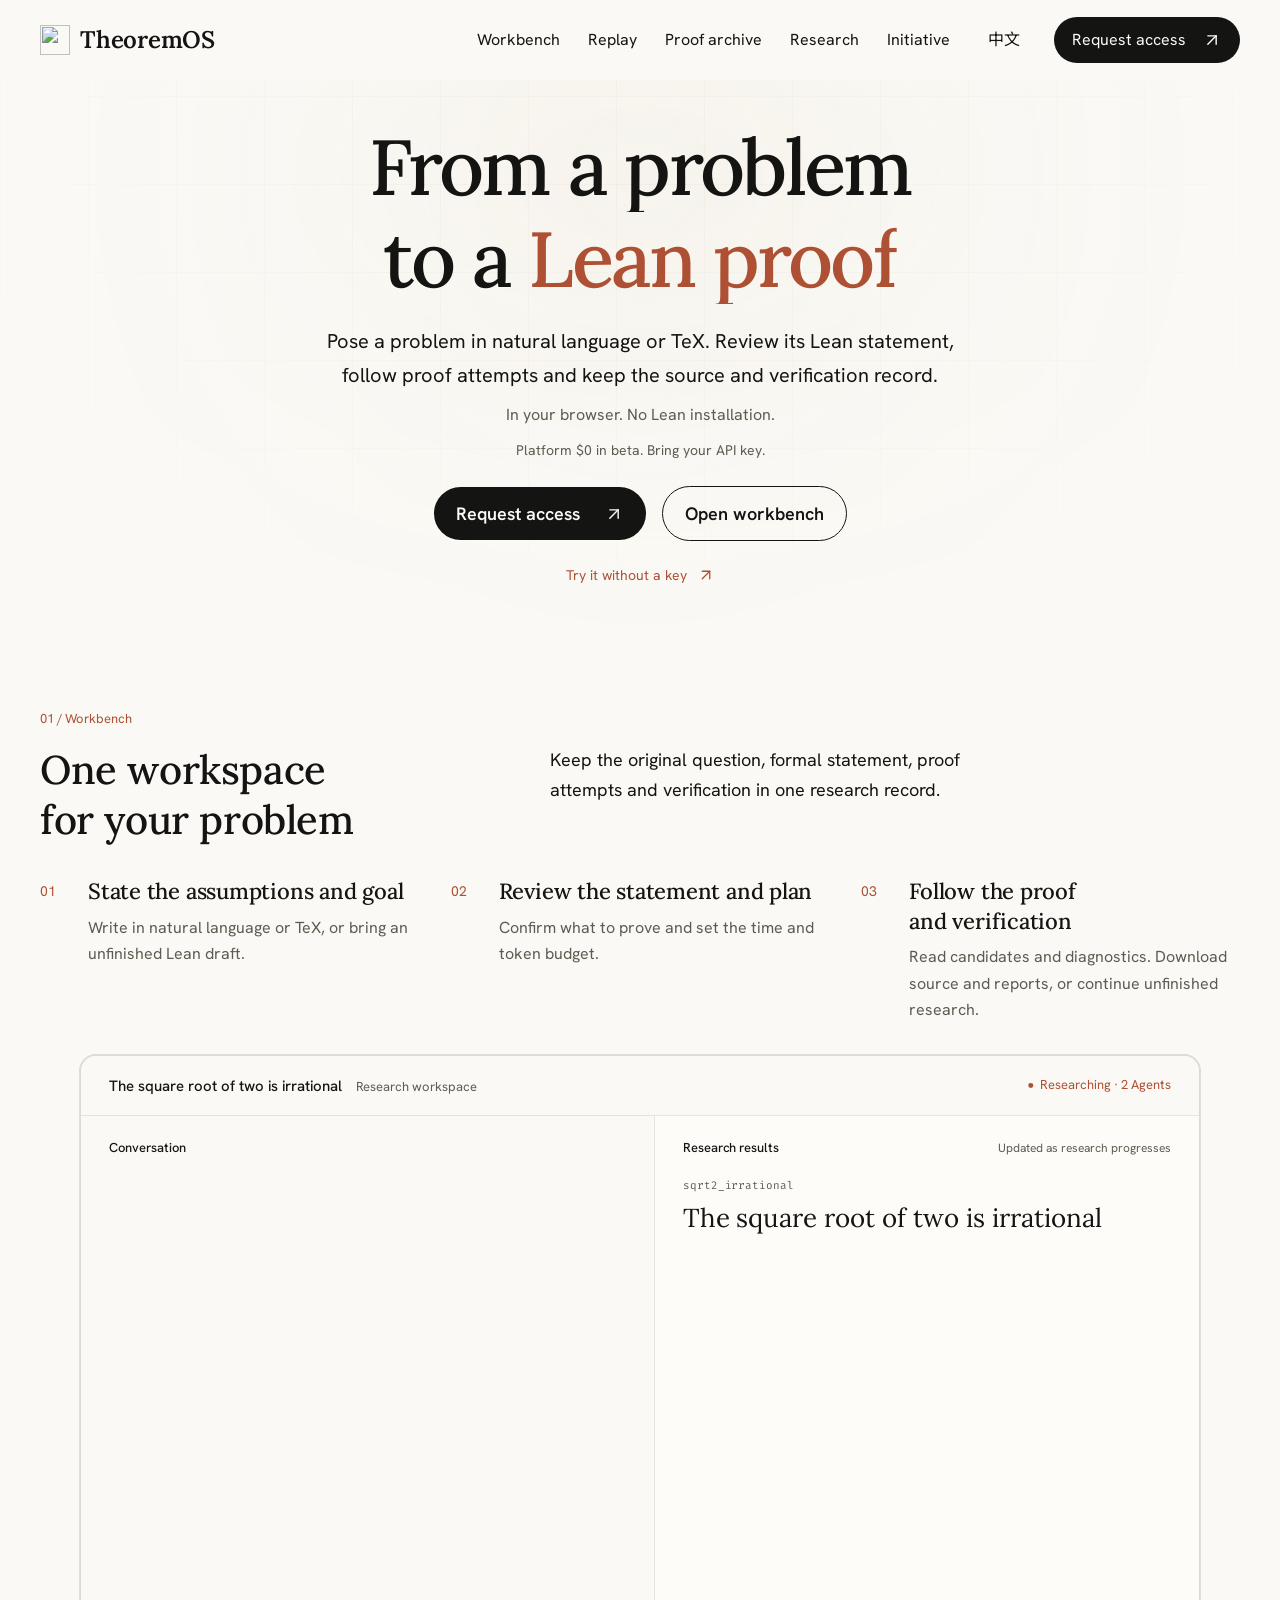
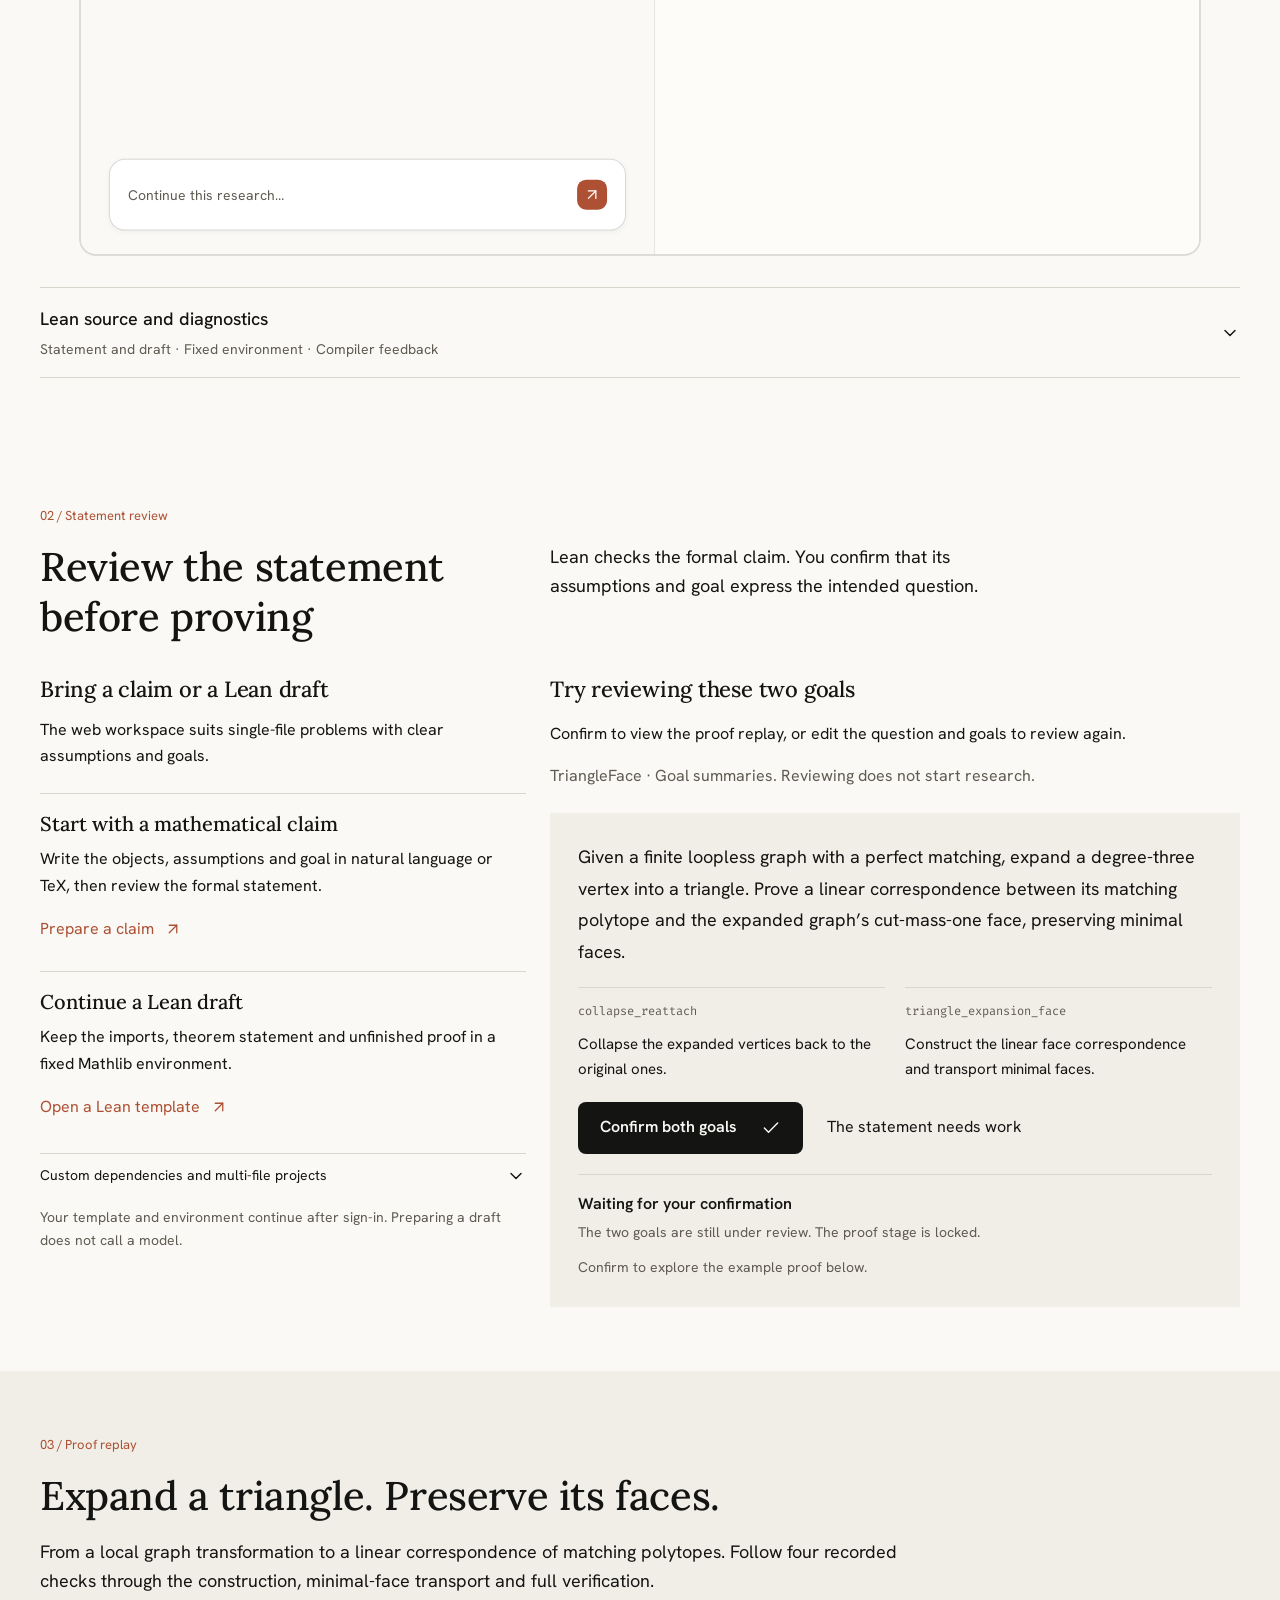
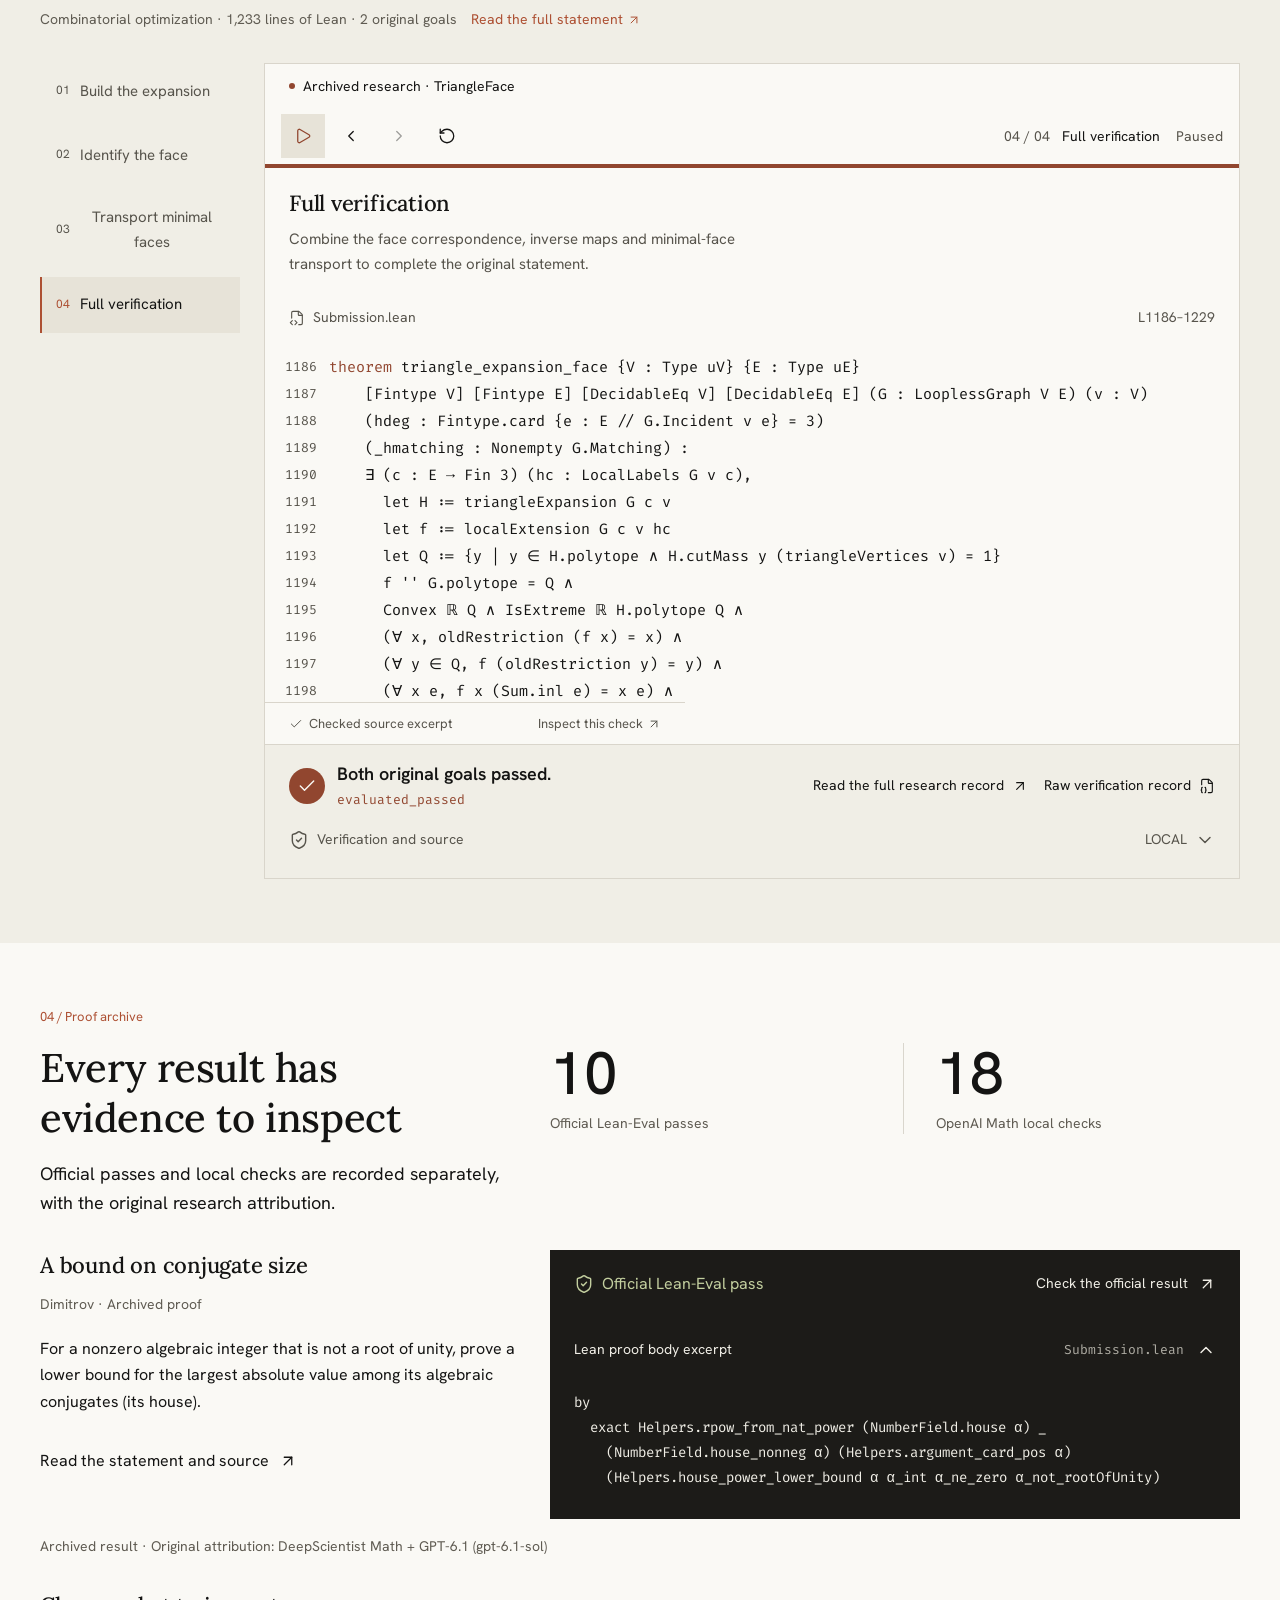
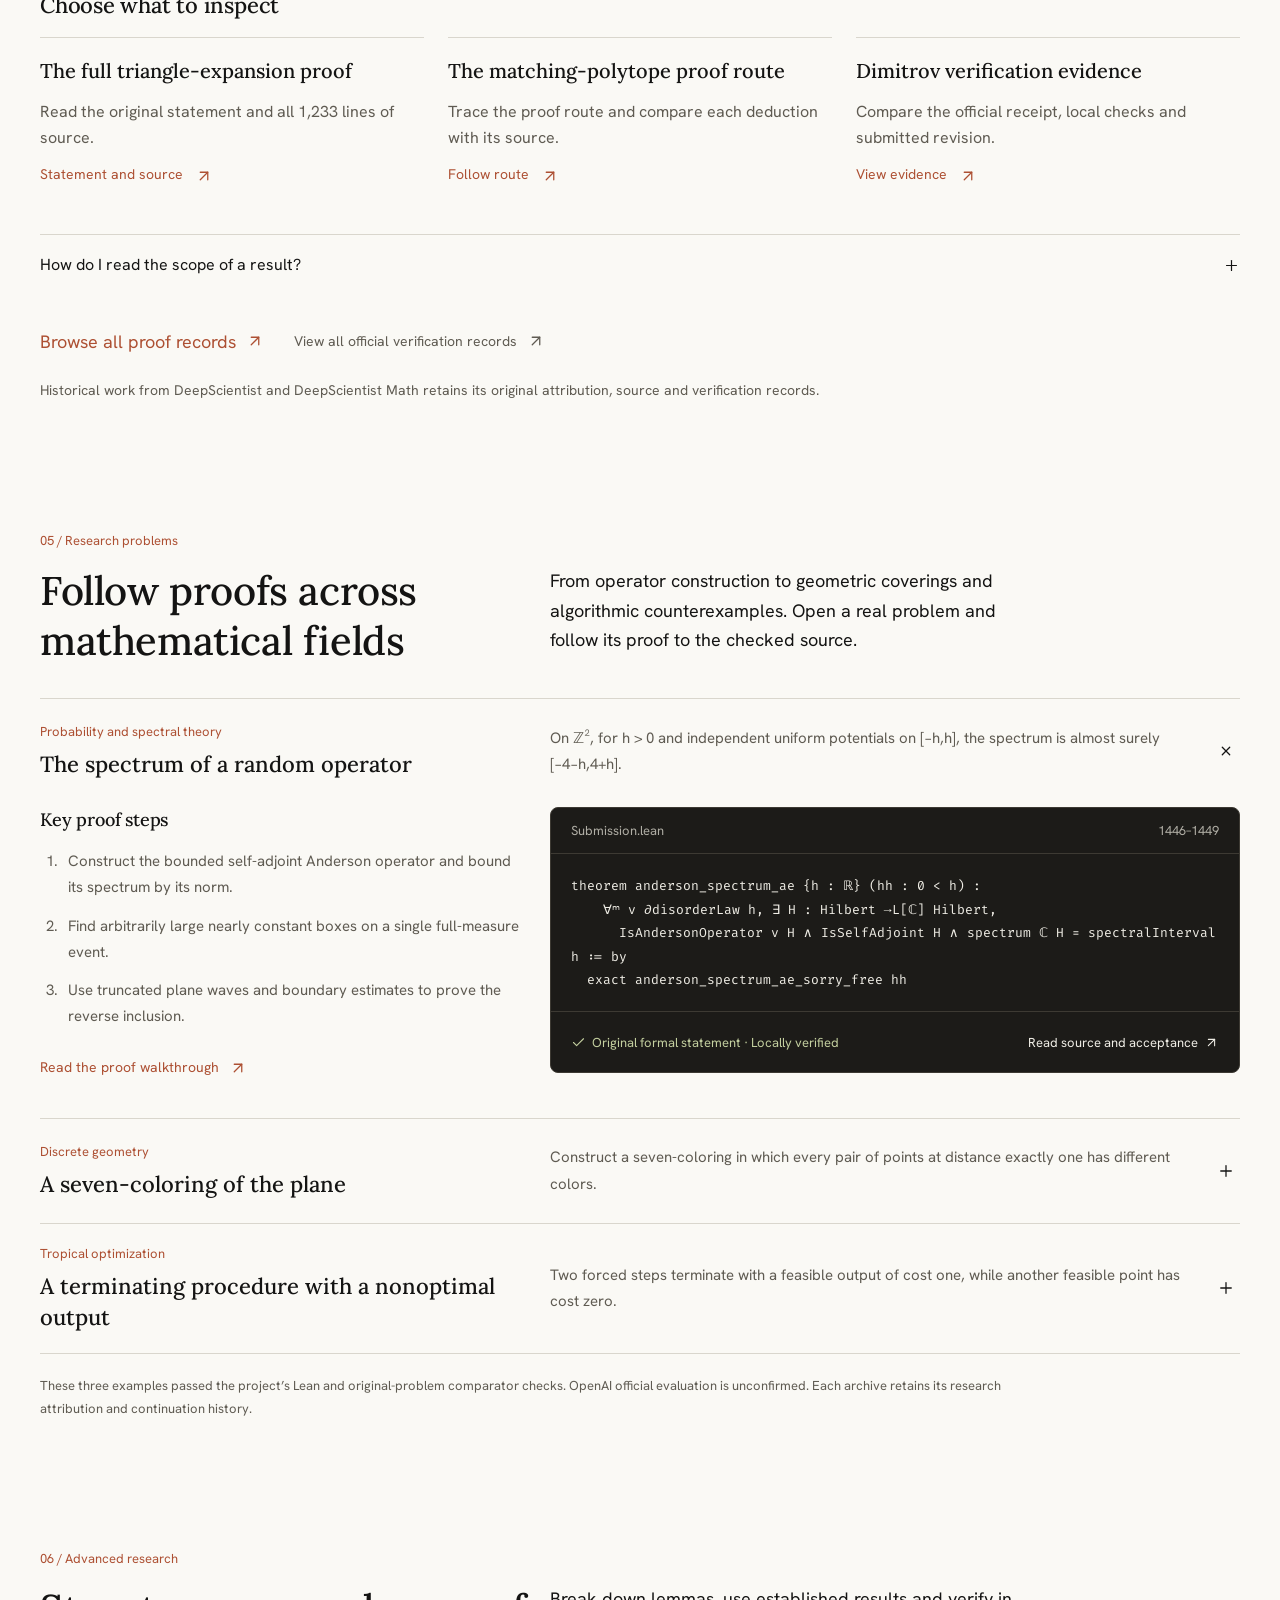
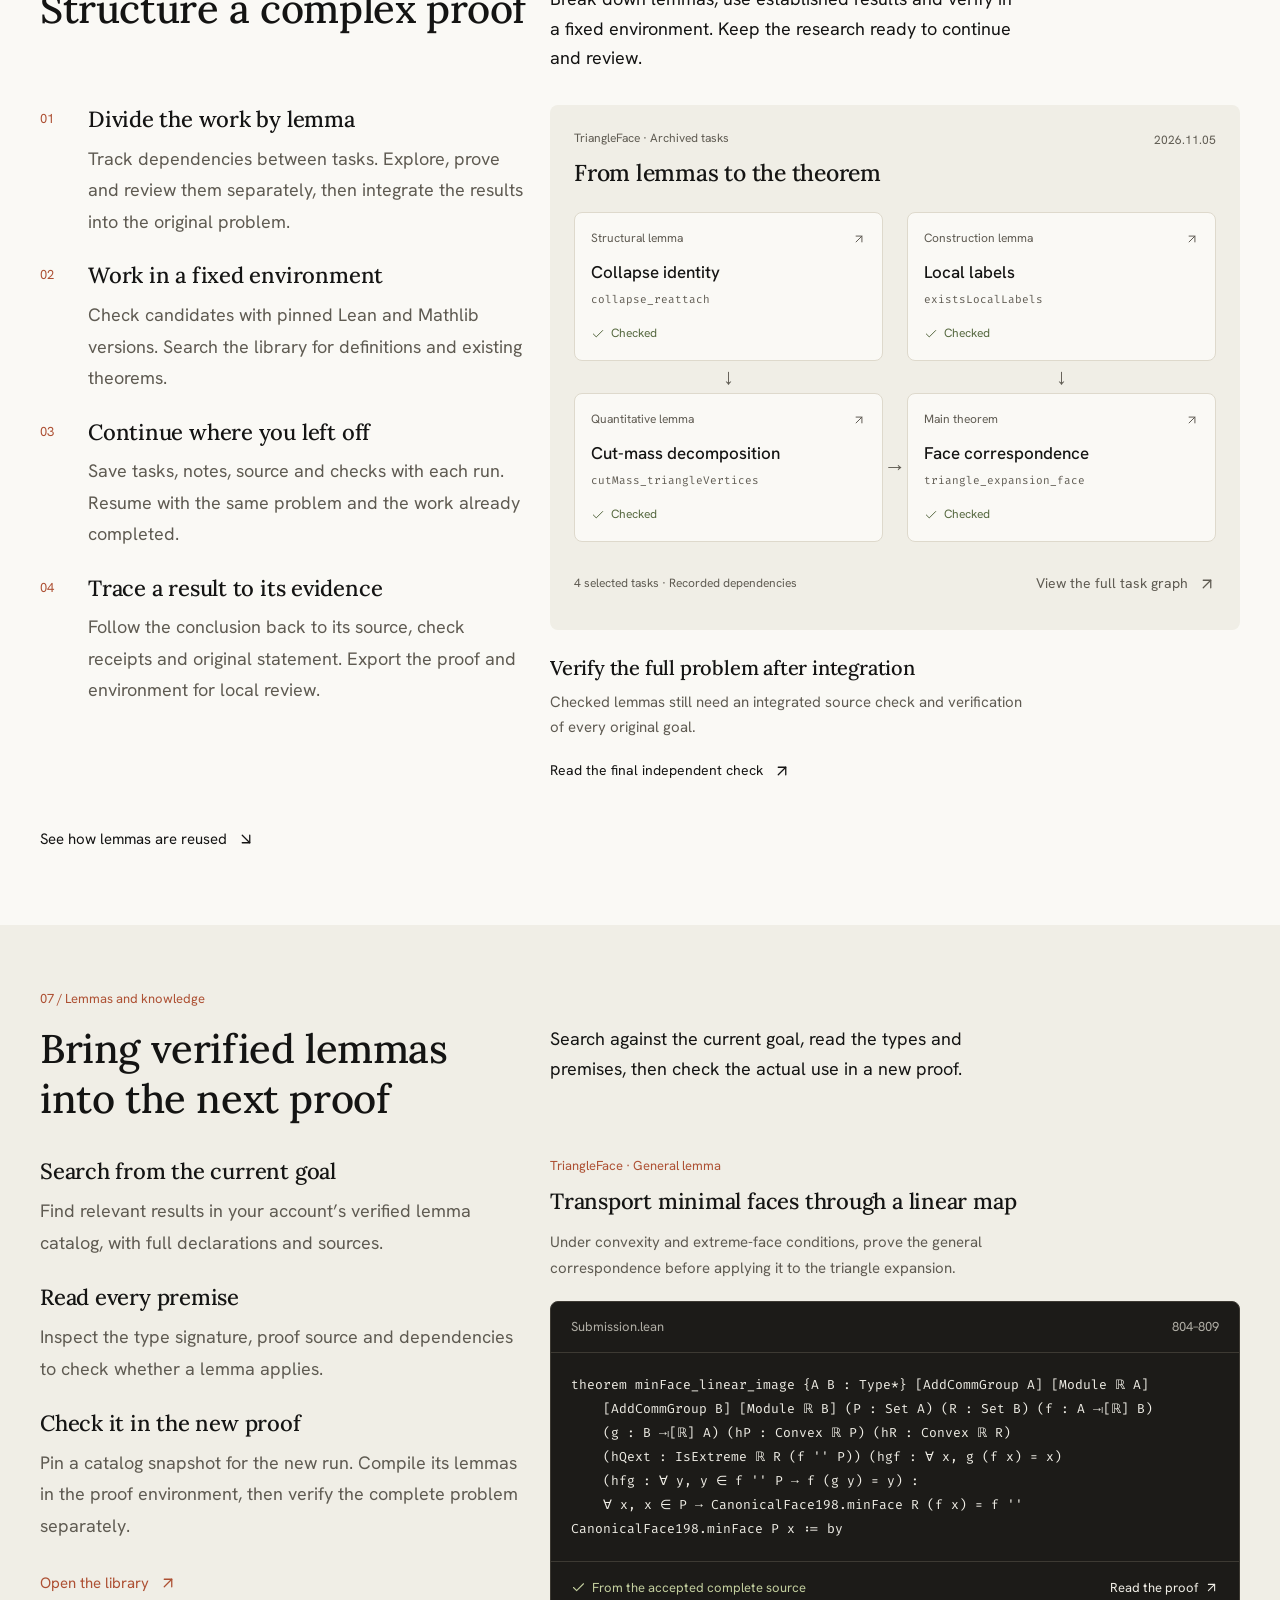
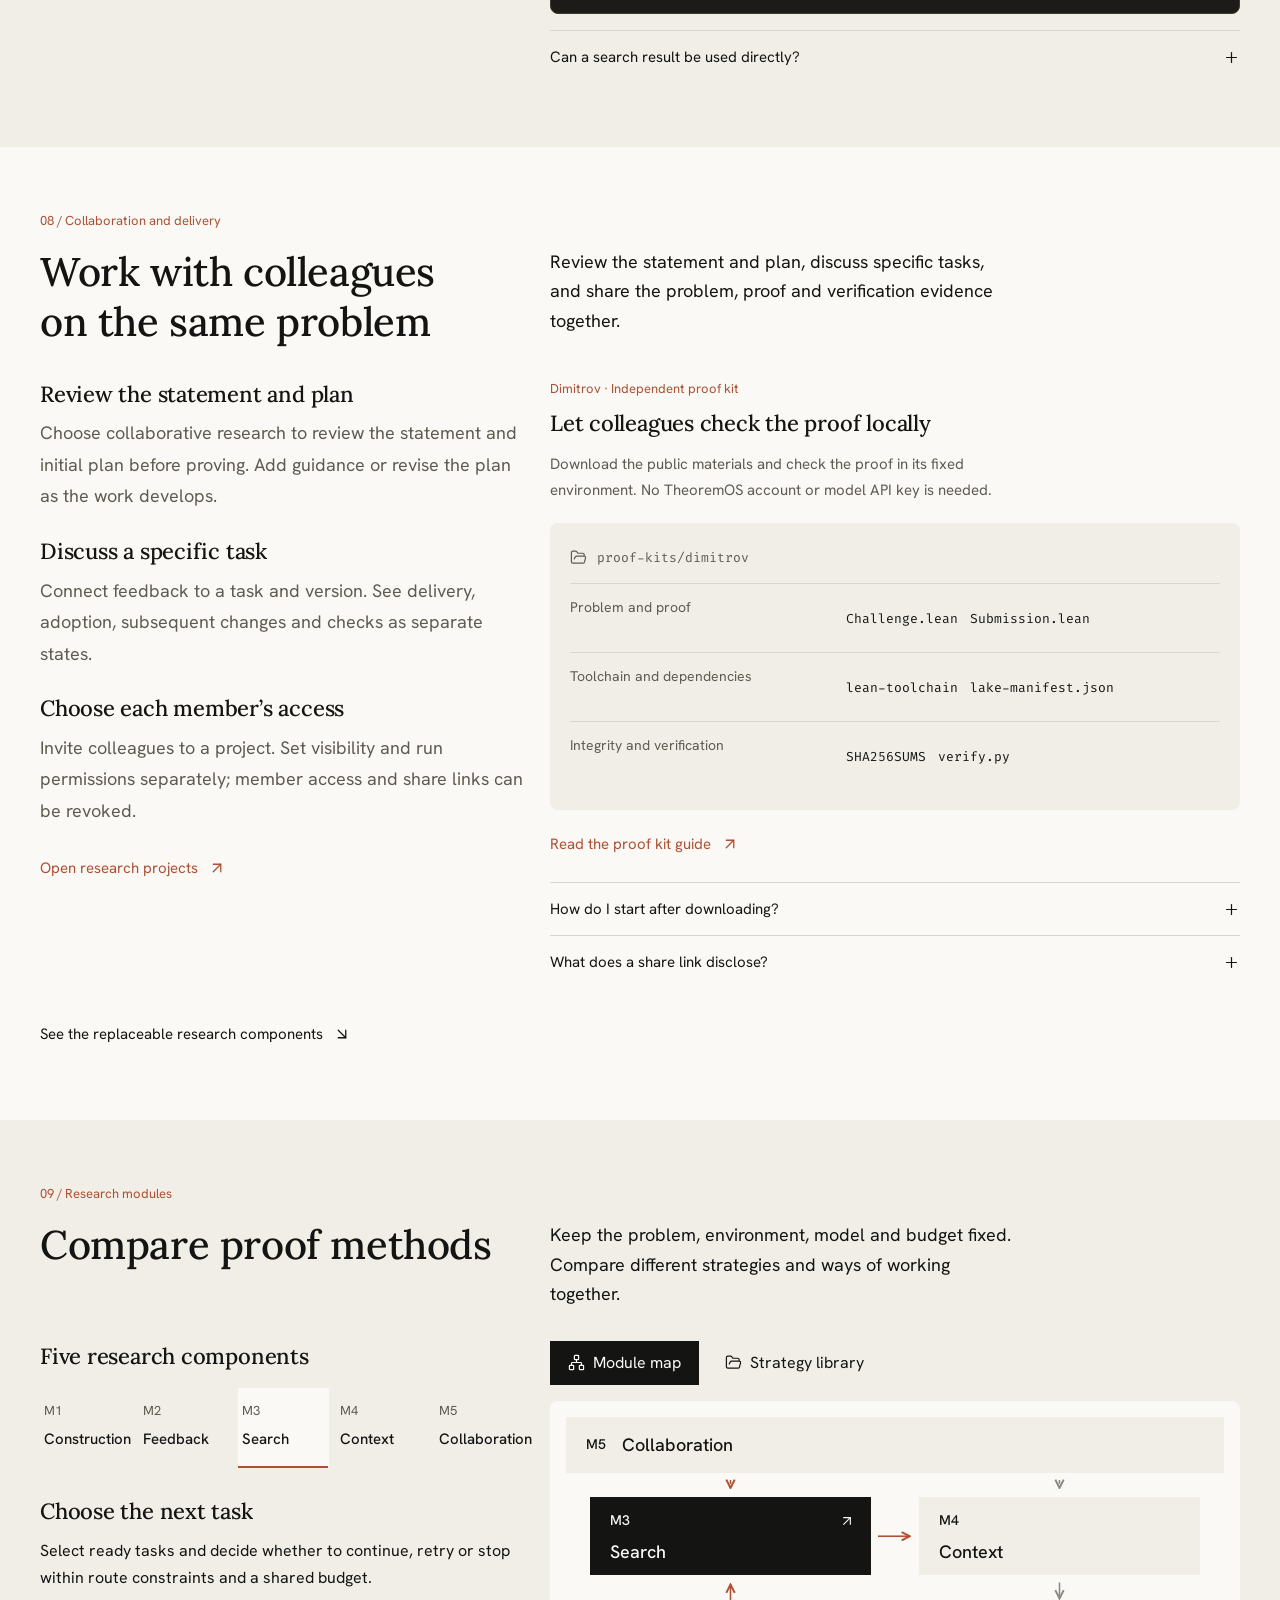
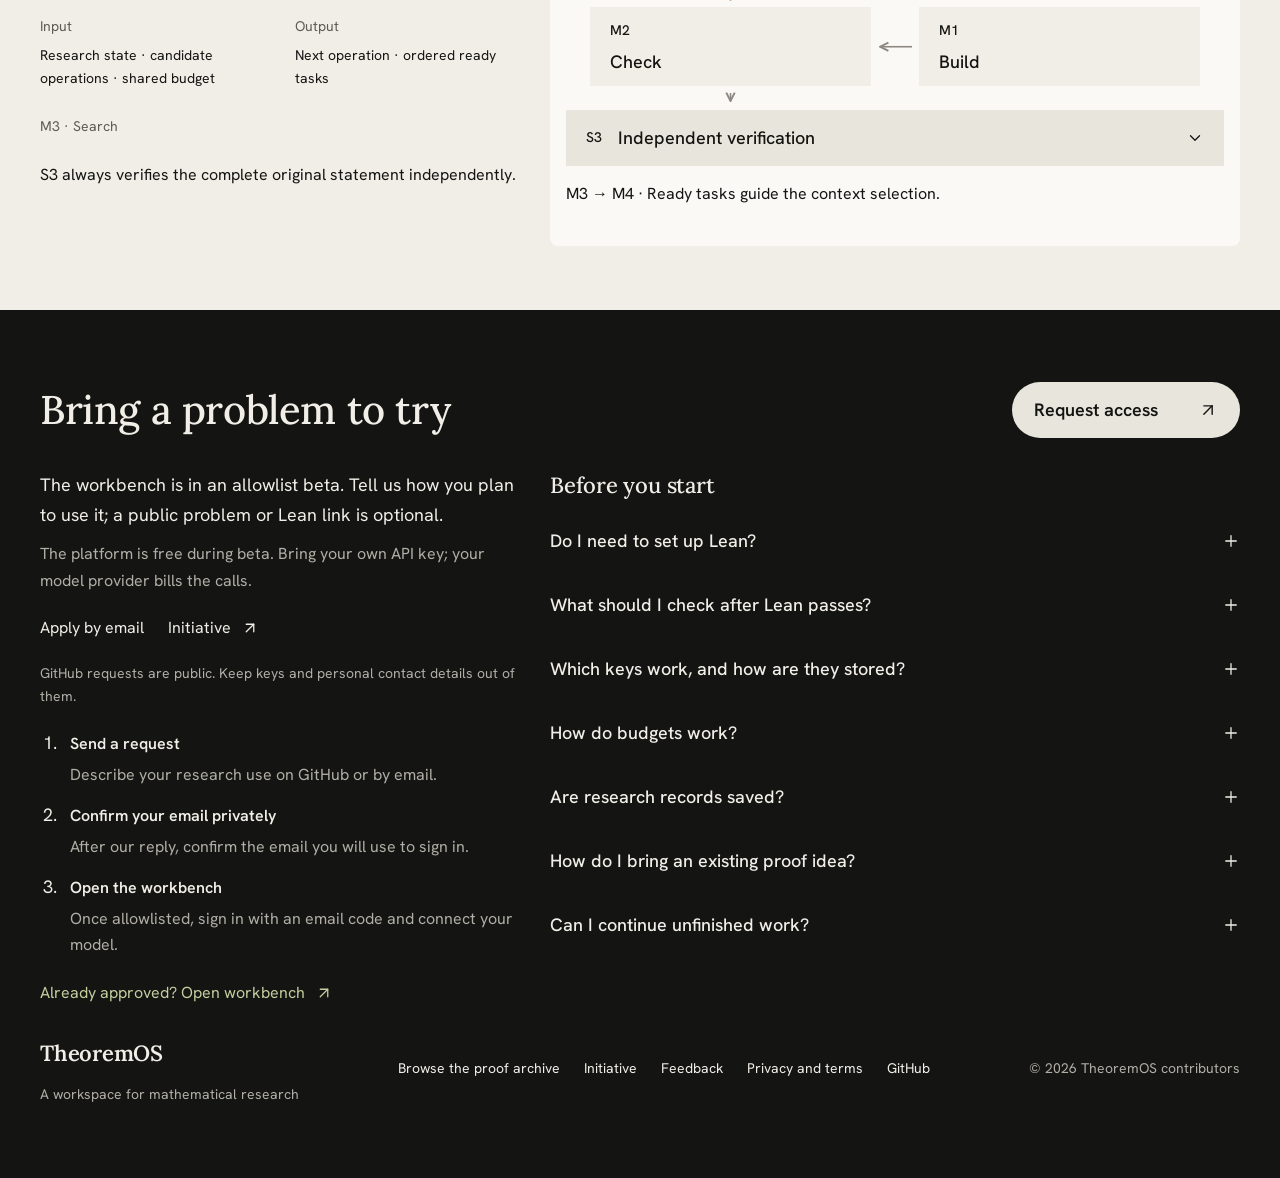
==== commit 43e3d5fb: "style: add layered parallax to the landing hero" ====
--- a/en/index.html
+++ b/en/index.html
@@ -21,6 +21,9 @@
   <script>document.documentElement.classList.add("m-enter");setTimeout(()=>document.documentElement.classList.add("m-enter-done"),2000)</script>
   <link rel="stylesheet" href="../assets/moments/counter-rolls/moment.css">
   <title>TheoremOS | From problems to Lean proofs</title>
+  <link rel="stylesheet" href="../smooth-scroll.css">
+  <link rel="stylesheet" href="../scroll-effects.css">
+  <link rel="stylesheet" href="../hero-parallax.css">
 </head>
 <body class="landing-page">
   <header class="site-header nav">
@@ -34,7 +37,8 @@
   </header>
   <main id="main" tabindex="-1">
     <section class="hero landing-section" aria-labelledby="hero-title" data-enter>
-      <div class="wrap"><div class="hero-text">
+      <div class="hero-parallax-background" aria-hidden="true"></div>
+      <div class="wrap"><div class="hero-parallax-title"><div class="hero-text">
         <div class="hero-copy">
           <h1 id="hero-title"><span class="hero-line"><span class="hero-name">From a problem</span></span><span class="hero-line"><span class="hero-name">to a <em class="hero-focus">Lean proof</em></span></span></h1>
           <div class="hero-details">
@@ -45,7 +49,7 @@
             <p class="hero-practice"><a class="text-link" data-research-practice href="https://app.theoremos.top/practice.html?lang=en">Try it without a key<i data-lucide="arrow-up-right"></i></a></p>
           </div>
         </div>
-      </div></div>
+      </div></div></div>
     </section>
 
     <section class="workflow-section landing-section" tabindex="-1" id="workbench-preview" aria-labelledby="workflow-title">
@@ -442,6 +446,11 @@
     <div class="preview-dialog-media" role="region" aria-label="Research workbench screenshot" tabindex="0"><picture><source media="(max-width: 600px)" srcset="../assets/workbench-full-mobile-en.png" width="374" height="594"><img src="../assets/workbench-full-desktop-en.png" alt="TheoremOS problem input, showing the triangle-expansion question and research modes." width="900" height="369" loading="lazy"></picture></div>
   </dialog>
   <script src="../landing.js" defer></script>
+  <script src="../assets/vendor/ScrollTrigger-3.15.0.min.js" defer></script>
   <script src="../assets/moments/preview-loader.js" defer></script>
+  <script src="../assets/vendor/lenis-1.3.27.min.js" defer></script>
+  <script src="../smooth-scroll.js" defer></script>
+  <script src="../scroll-effects.js" defer></script>
+  <script src="../hero-parallax.js" defer></script>
 </body>
 </html>
--- a/landing.css
+++ b/landing.css
@@ -781,7 +781,7 @@
 .landing-page .proof-totals strong { font-variant-numeric: tabular-nums; }
 .landing-page .proof-totals > a { flex: 1; gap: 10px; }
 .landing-page .proof-totals > a + a { padding-left: 32px; border-left: 1px solid #d9d6cd; }
-.landing-page .proof-totals span { font-size: 14px; line-height: 1.5; color: var(--muted); }
+.landing-page .proof-totals > a > span { font-size: 14px; line-height: 1.5; color: var(--muted); }
 .landing-page .case-guide { margin-block: 32px; }
 .landing-page .case-guide > h3 { margin-bottom: 16px; }
 .landing-page .case-guide > ul { display: grid; grid-template-columns: repeat(3, minmax(0, 1fr)); gap: 24px; }
--- a/assets/moments/counter-rolls/moment.css
+++ b/assets/moments/counter-rolls/moment.css
@@ -0,0 +1,4 @@
+/* Fixed digit cells keep the figure still while symbols decode. */
+.mo-cr, .mo-cr__visual { display: inline-flex; align-items: baseline; white-space: pre; }
+.mo-cr__col { display: inline-block; width: 1ch; line-height: 1; text-align: center; font-variant-numeric: tabular-nums; }
+.mo-cr__ch { display: inline-block; line-height: 1; white-space: pre; font-variant-numeric: normal; }
--- a/smooth-scroll.css
+++ b/smooth-scroll.css
@@ -0,0 +1,35 @@
+/* Lenis 1.3.27 recommended styles; MIT, darkroom.engineering. */
+html.lenis,
+html.lenis body {
+  height: auto;
+}
+
+.lenis:not(.lenis-autoToggle).lenis-stopped {
+  overflow: clip;
+}
+
+.lenis [data-lenis-prevent],
+.lenis [data-lenis-prevent-wheel],
+.lenis [data-lenis-prevent-touch],
+.lenis [data-lenis-prevent-vertical],
+.lenis [data-lenis-prevent-horizontal] {
+  overscroll-behavior: contain;
+}
+
+.lenis.lenis-smooth iframe {
+  pointer-events: none;
+}
+
+.lenis.lenis-autoToggle {
+  transition-property: overflow;
+  transition-duration: 1ms;
+  transition-behavior: allow-discrete;
+}
+
+/* Native anchors remain smooth if the enhancement is unavailable. */
+html { scroll-behavior: smooth; }
+html:focus-within, html.lenis.lenis-smooth { scroll-behavior: auto; }
+
+@media (prefers-reduced-motion: reduce) {
+  html { scroll-behavior: auto; }
+}
--- a/scroll-effects.css
+++ b/scroll-effects.css
@@ -0,0 +1,23 @@
+.reading-progress {
+  position: fixed;
+  inset: 0 0 auto;
+  height: 2px;
+  z-index: 90;
+  pointer-events: none;
+}
+.reading-progress__fill {
+  display: block;
+  width: 100%;
+  height: 100%;
+  background: var(--accent, #9b6547);
+  transform: scaleX(0);
+  transform-origin: left center;
+  will-change: transform;
+}
+
+@media (prefers-reduced-motion: no-preference) {
+  [data-scroll-reveal="pending"] {
+    opacity: 0;
+    translate: 0 18px;
+  }
+}
--- a/hero-parallax.css
+++ b/hero-parallax.css
@@ -0,0 +1,34 @@
+/* Separate scroll layers keep the existing entrance and proof animations intact. */
+.landing-page .hero {
+  position: relative;
+  isolation: isolate;
+  overflow: clip;
+}
+
+.hero > .wrap { position: relative; z-index: 1; }
+.hero-parallax-title, .hero-parallax-media { min-width: 0; }
+
+.hero-parallax-background {
+  position: absolute;
+  inset: -26% 0;
+  z-index: 0;
+  pointer-events: none;
+  background-image:
+    linear-gradient(90deg, rgb(139 116 86 / 5%) 1px, transparent 1px),
+    linear-gradient(rgb(139 116 86 / 5%) 1px, transparent 1px),
+    radial-gradient(ellipse at 50% 35%, rgb(184 132 84 / 5%), transparent 68%);
+  background-size: 88px 88px, 88px 88px, 100% 100%;
+  mask-image: radial-gradient(ellipse 65% 52% at 50% 35%, #000, transparent);
+}
+
+@media (max-width: 767px) {
+  .hero-parallax-background { background-size: 64px 64px, 64px 64px, 100% 100%; }
+}
+
+@media (prefers-reduced-motion: reduce) {
+  .hero-parallax-background, .hero-parallax-title, .hero-parallax-media { transform: none !important; }
+}
+
+@media (forced-colors: active) {
+  .hero-parallax-background { display: none; }
+}
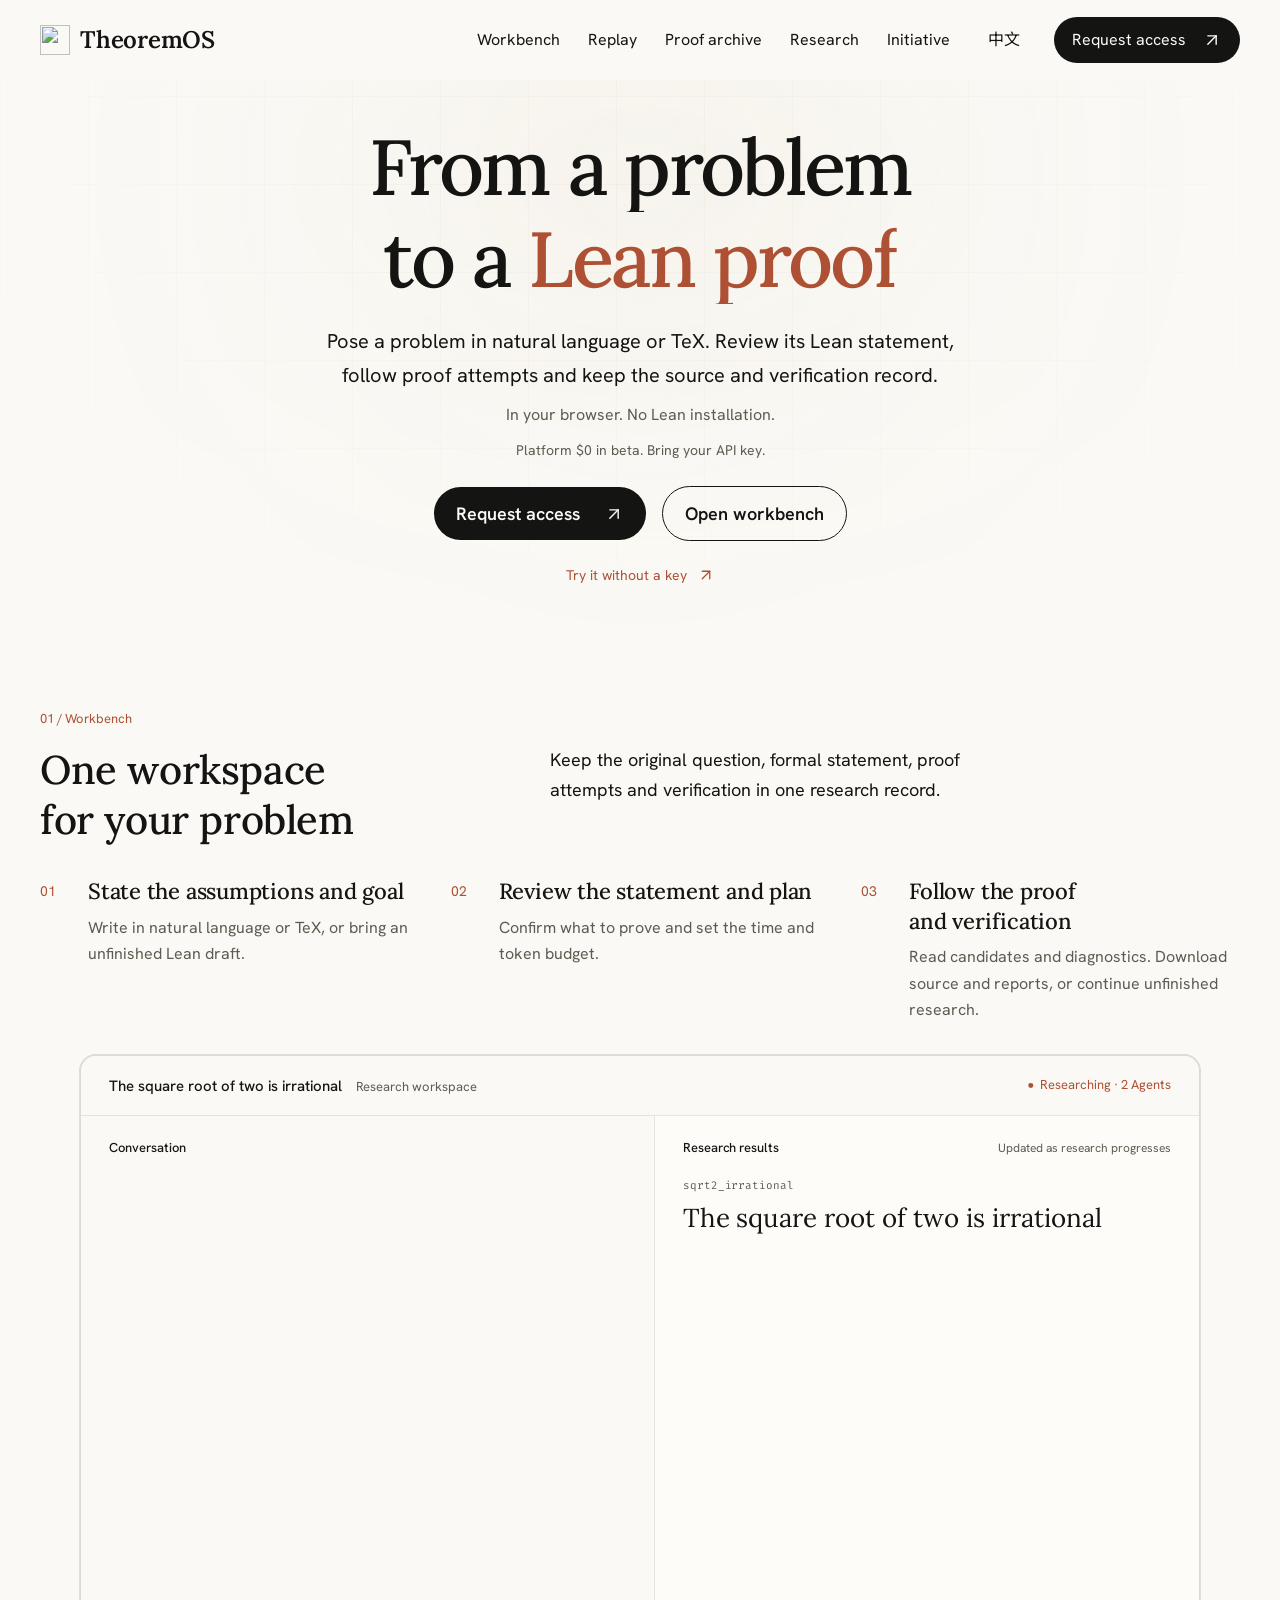
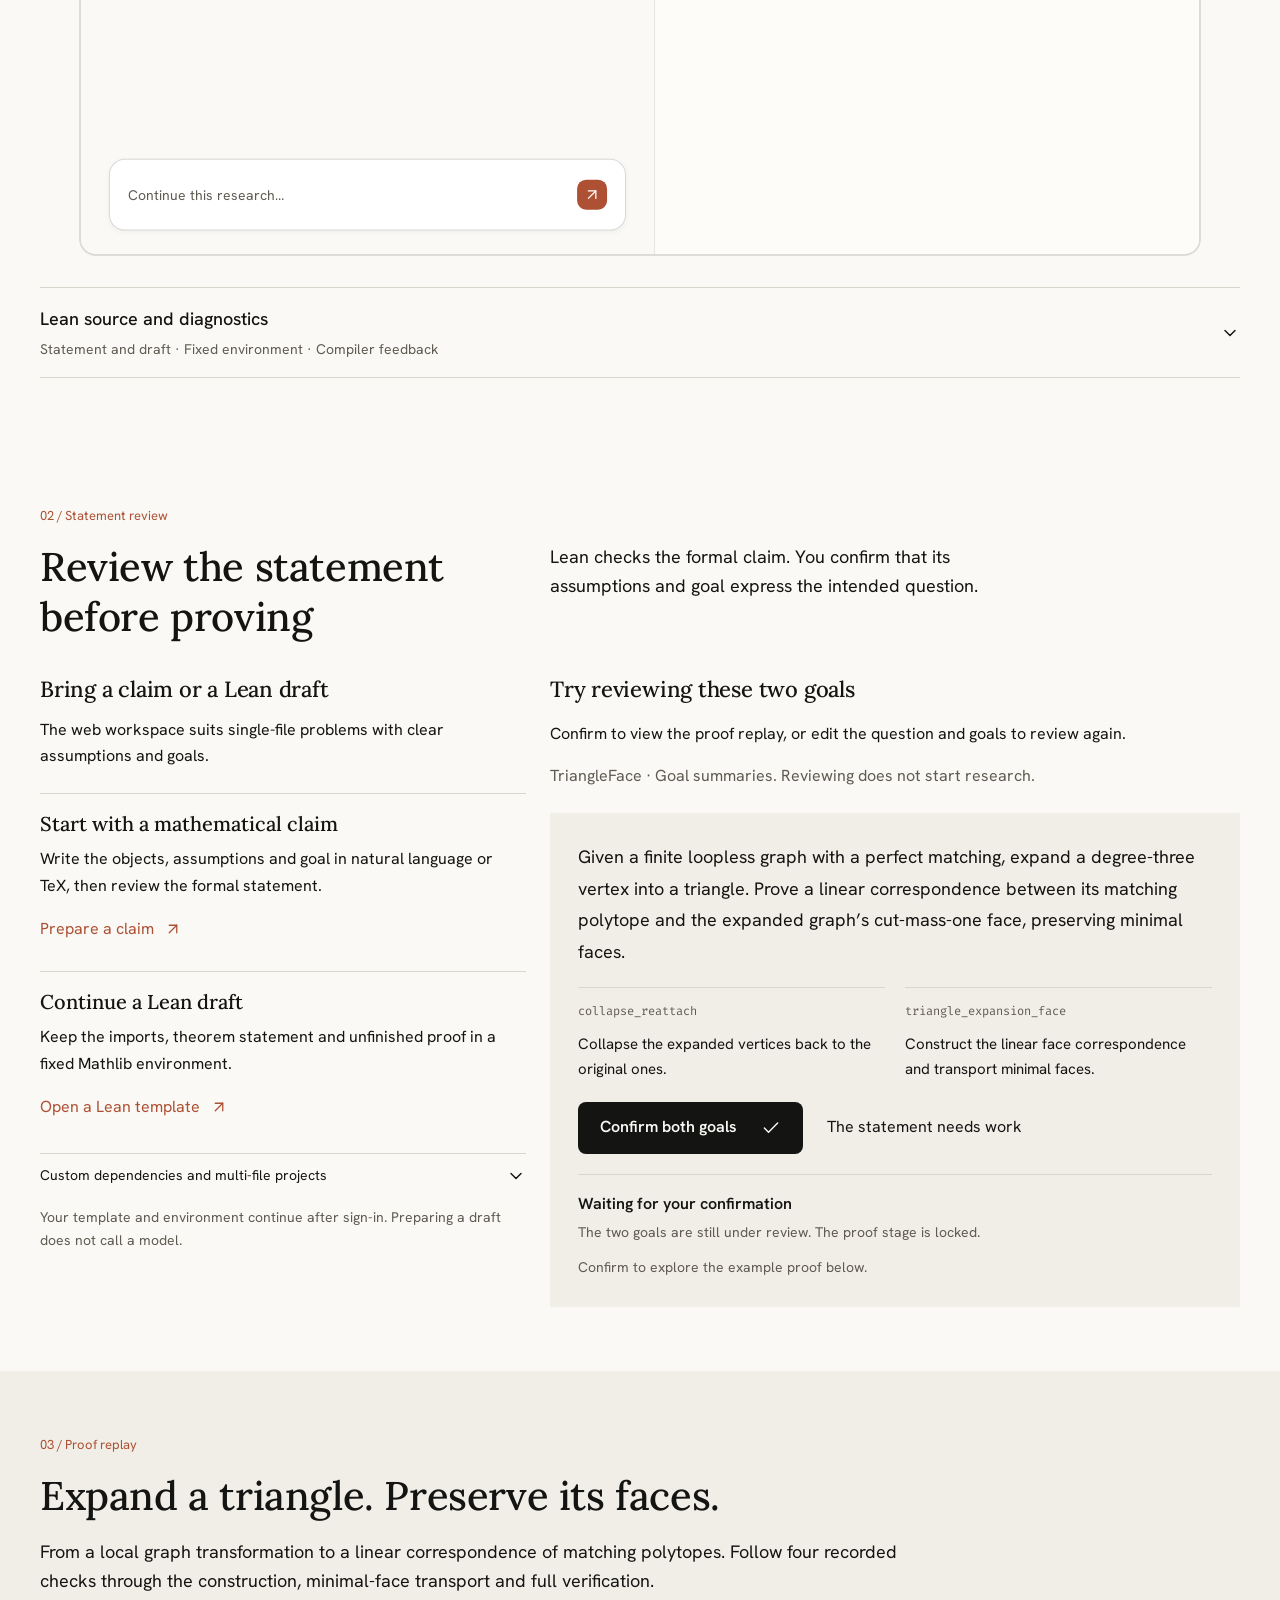
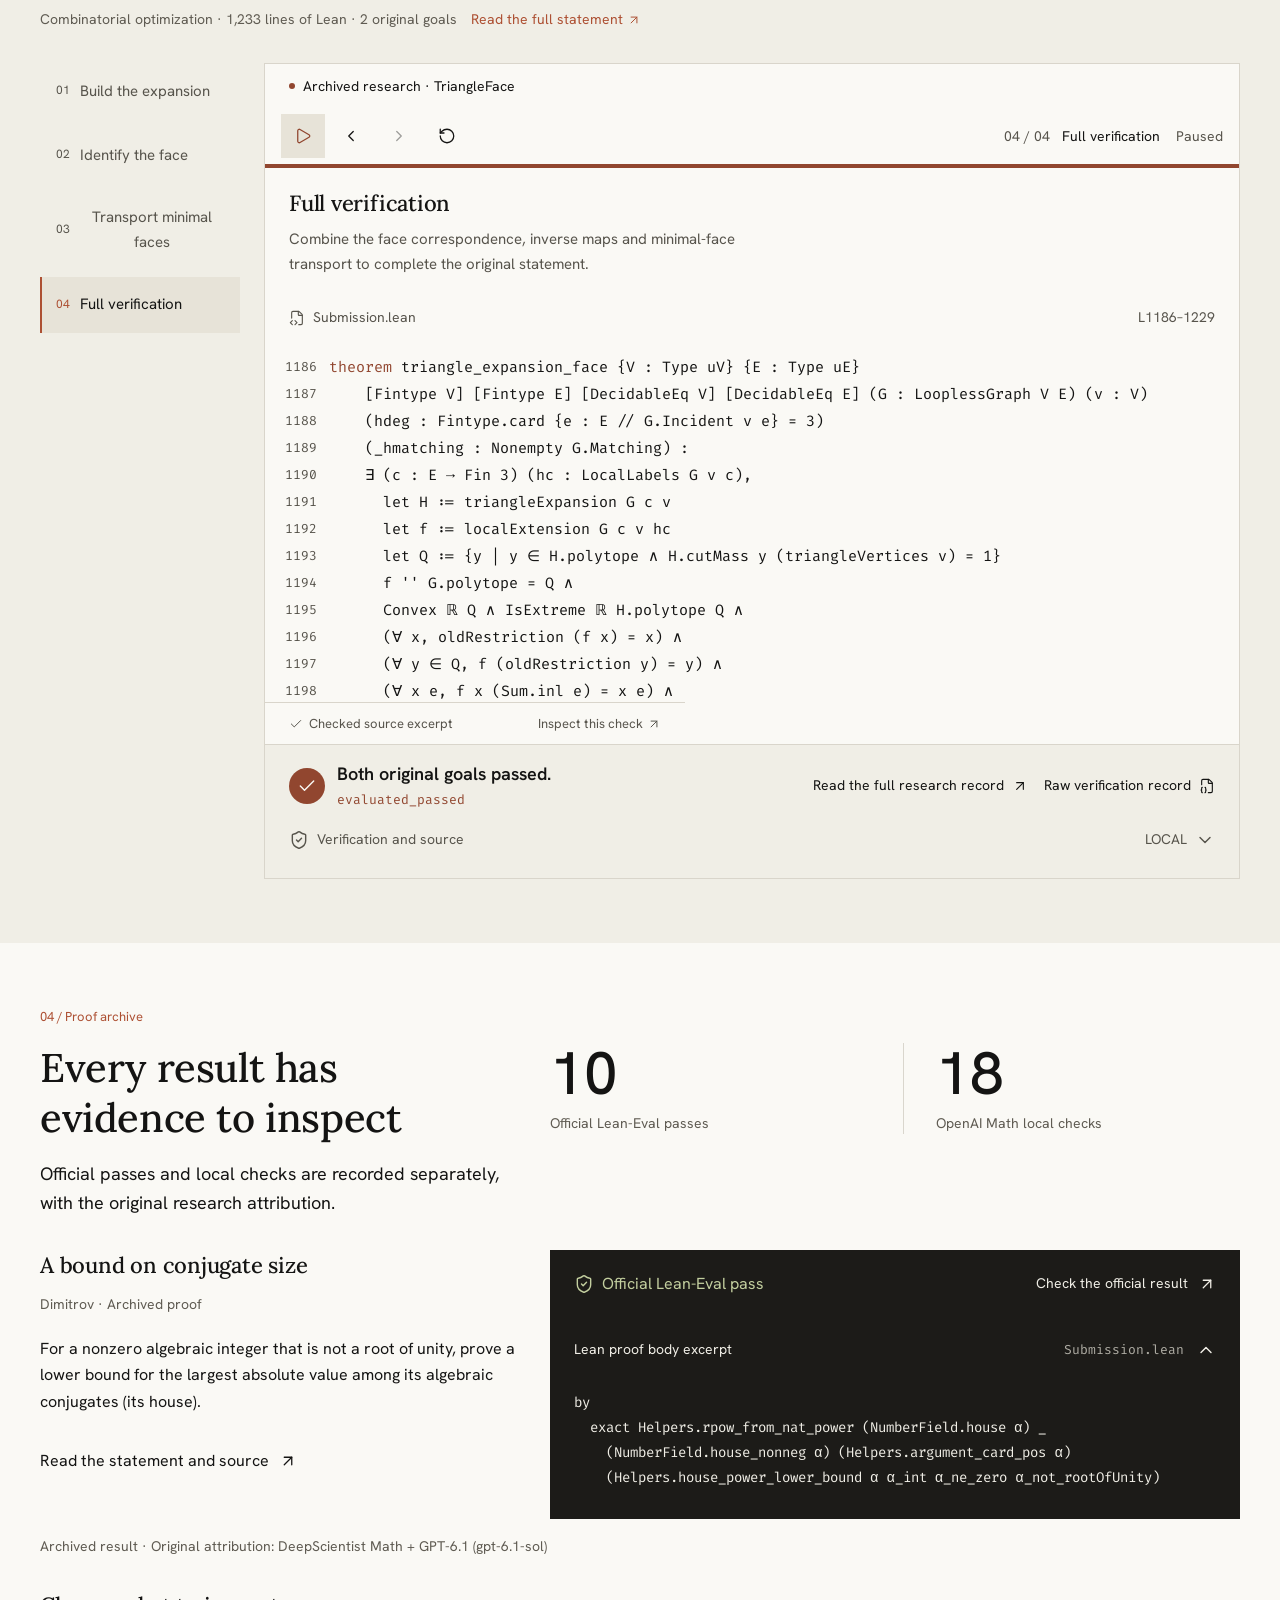
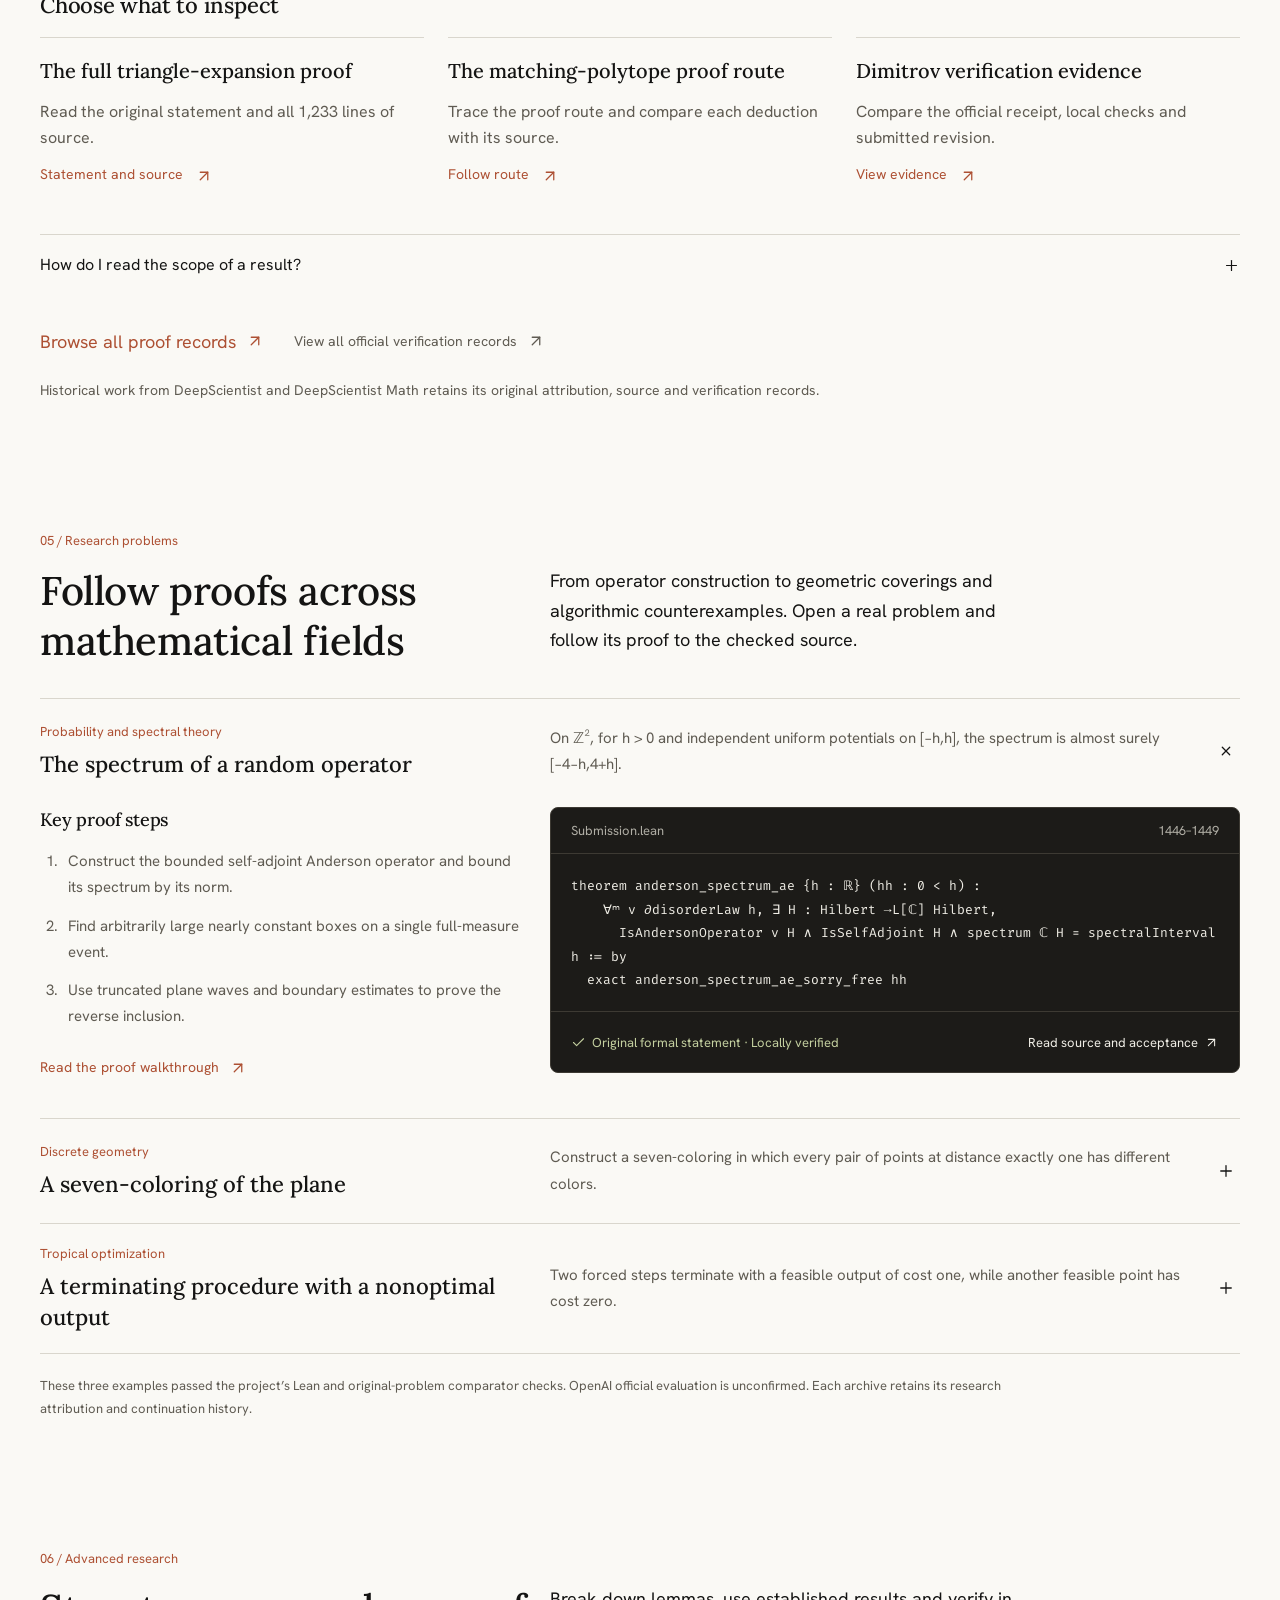
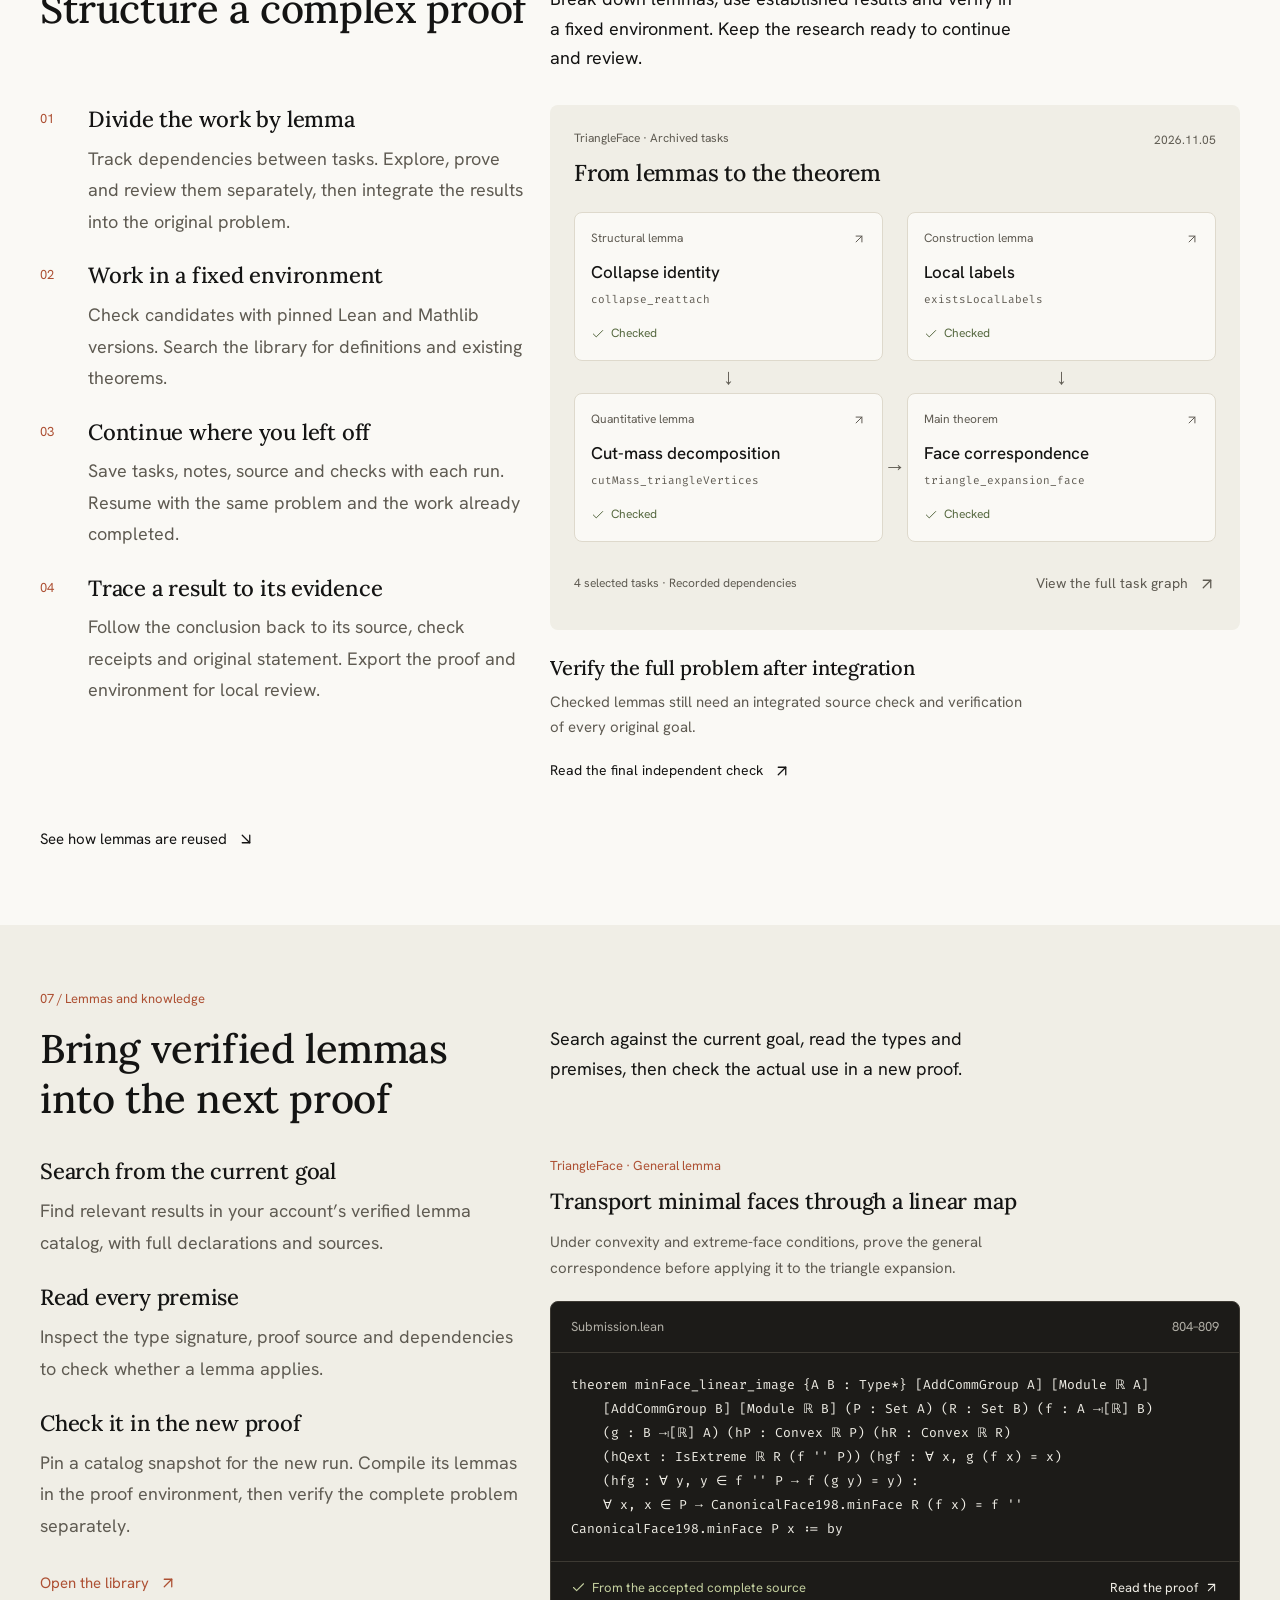
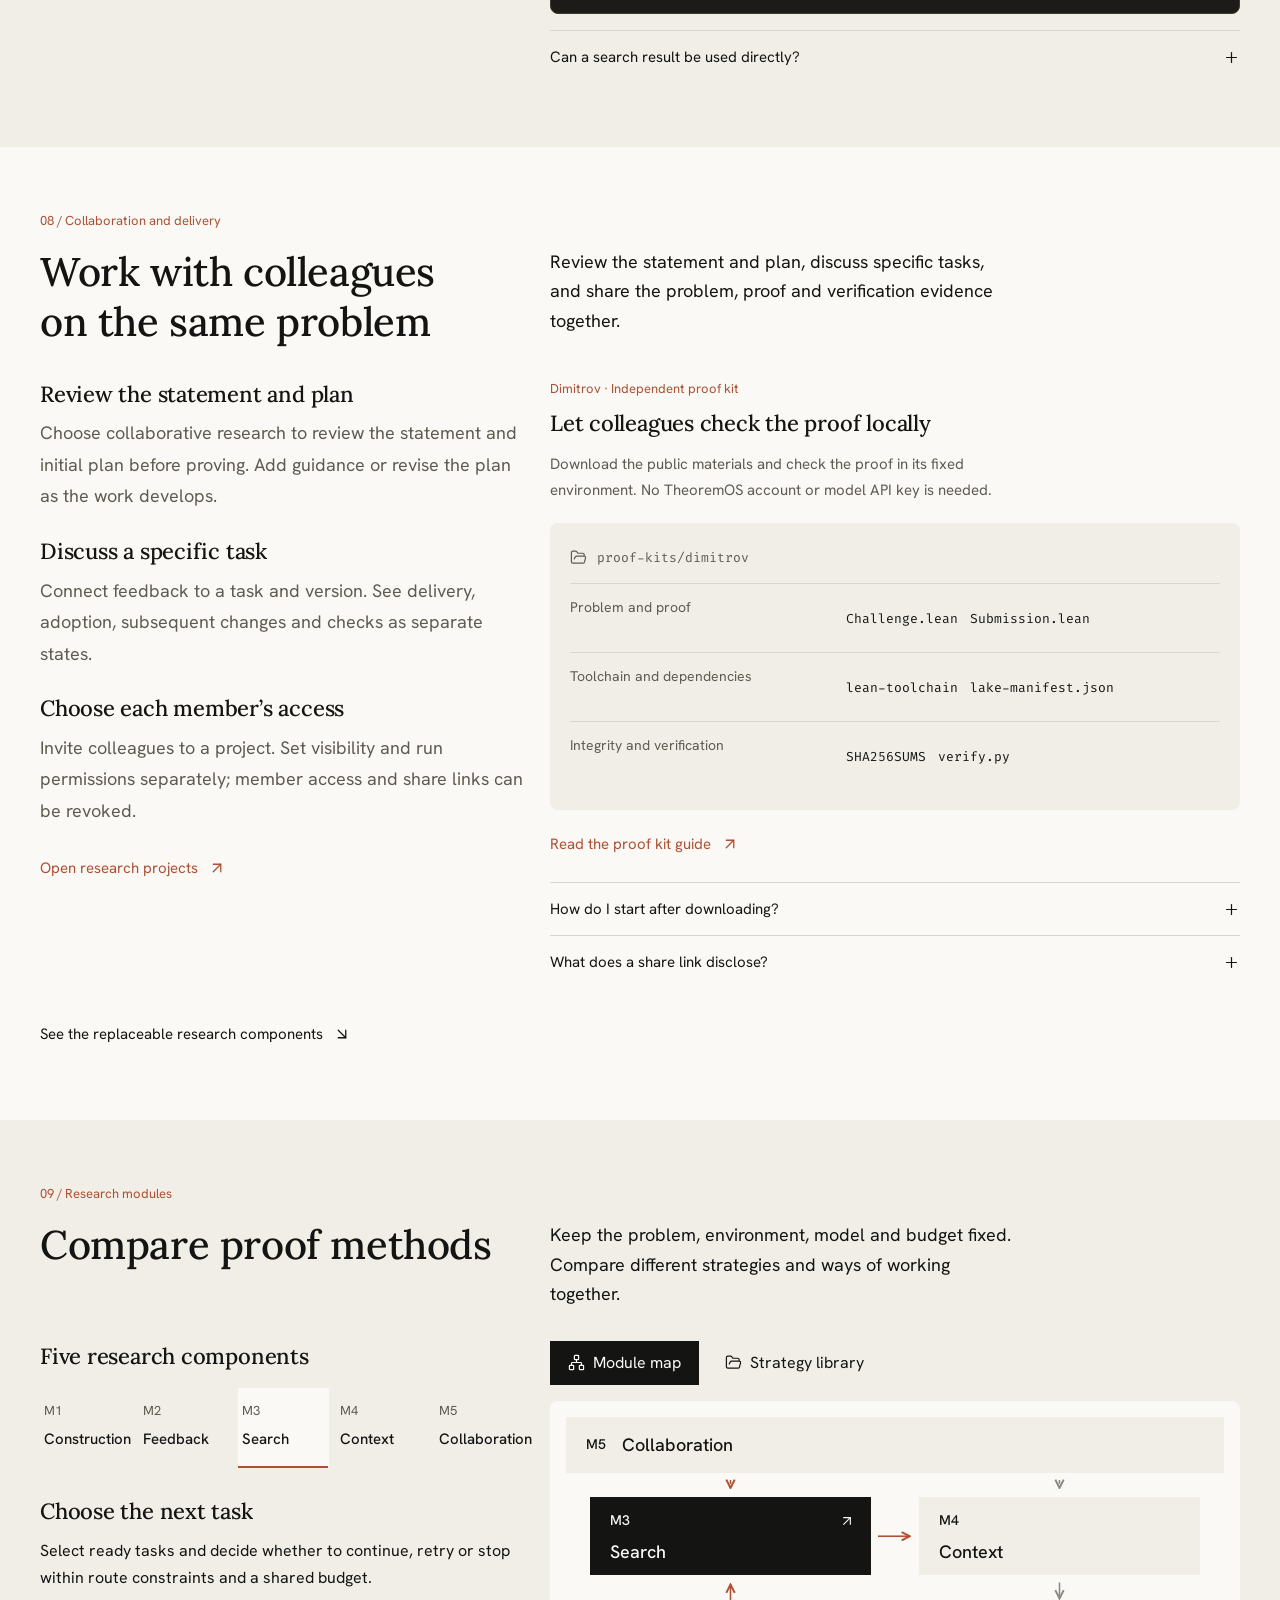
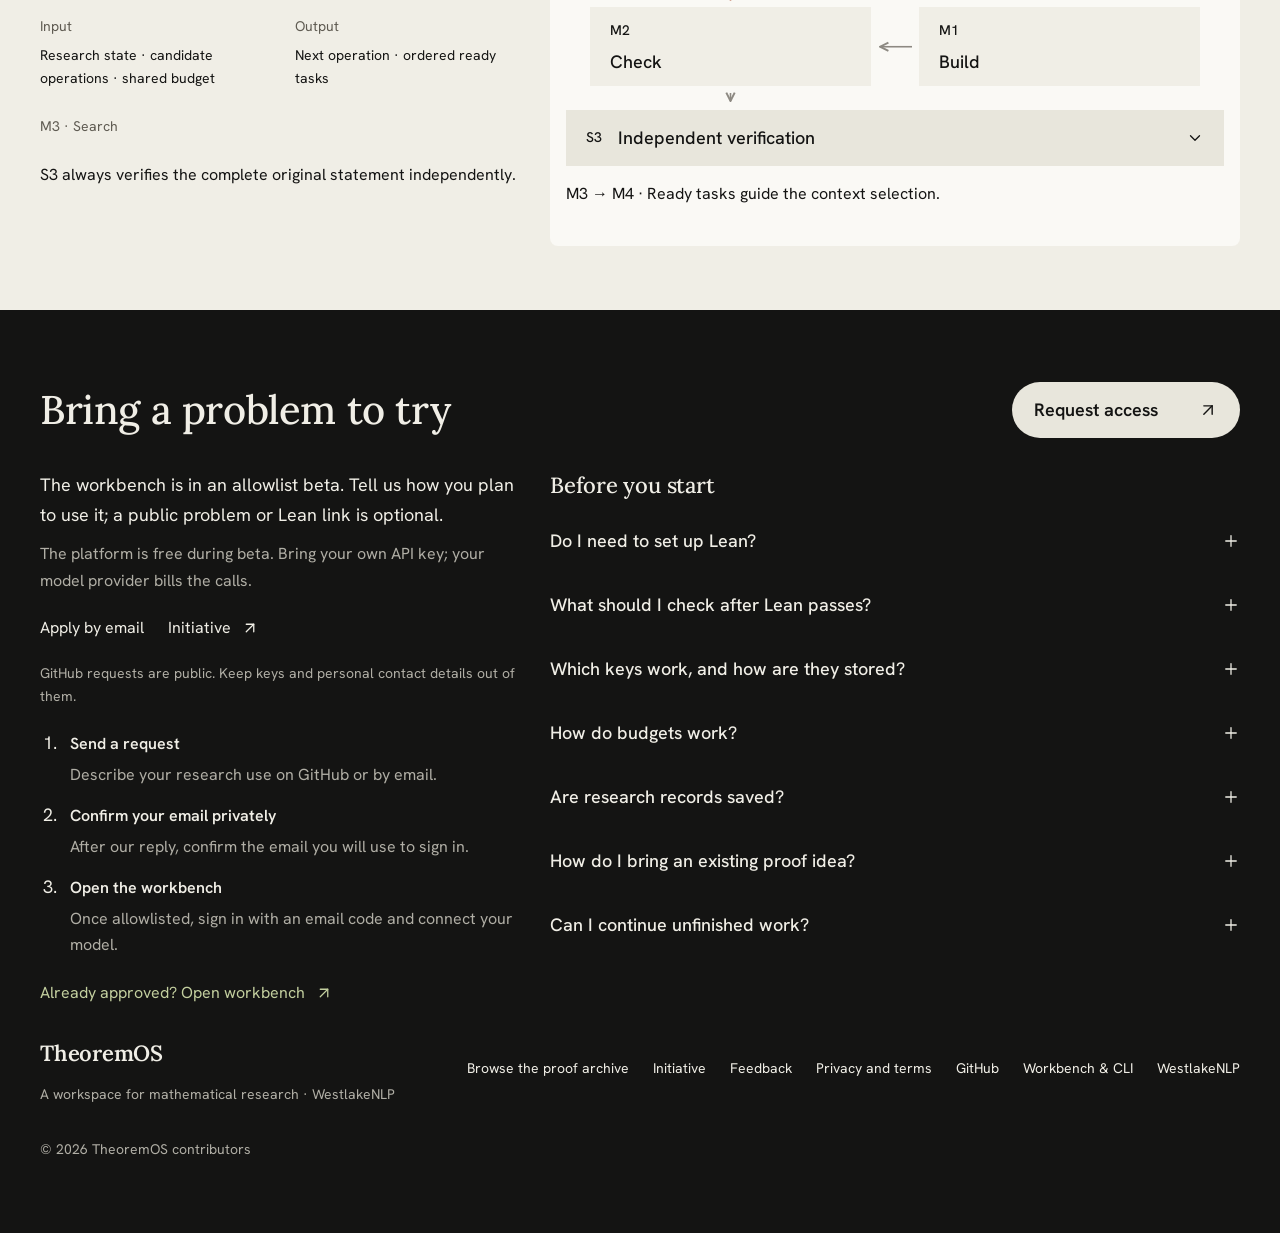
==== commit 1b856821: "fix(site,docs): sync HuggingMath org links, open-source CLI notes, and WestlakeNLP attribution" ====
--- a/en/index.html
+++ b/en/index.html
@@ -33,7 +33,7 @@
       <nav class="desktop-nav" aria-label="Main navigation"><a href="#workbench-preview">Workbench</a><a href="#demo">Replay</a><a href="#proofs">Proof archive</a><a href="#research-system">Research</a><a href="initiative.html">Initiative</a></nav>
       <div class="header-actions"><a class="lang-link" href="../index.html" hreflang="zh-CN" lang="zh-CN" aria-label="中文版">中文</a><a class="nav-start" href="#start" data-umami-event="request-access-nav">Request access<i data-lucide="arrow-up-right"></i></a><button class="menu-toggle" type="button" aria-label="Open navigation" aria-expanded="false" aria-controls="mobile-nav"><i data-lucide="menu"></i><i data-lucide="x"></i></button></div>
     </div>
-    <nav class="mobile-nav wrap" id="mobile-nav" aria-label="Mobile navigation" hidden><a href="#start">Request access<i data-lucide="arrow-down-right"></i></a><a href="#workbench-preview">Research workbench<i data-lucide="arrow-down-right"></i></a><a href="#demo">Verification replay<i data-lucide="arrow-down-right"></i></a><a href="#proofs">Proofs<i data-lucide="arrow-down-right"></i></a><a href="#research-system">Advanced research<i data-lucide="arrow-down-right"></i></a><a href="#components">Research components<i data-lucide="arrow-down-right"></i></a><a href="archive.html">Proof archive<i data-lucide="arrow-up-right"></i></a><a href="initiative.html">Initiative<i data-lucide="arrow-up-right"></i></a><a href="feedback.html">Feedback<i data-lucide="arrow-up-right"></i></a><a href="https://github.com/LikC1606/TheoremOS" target="_blank" rel="noreferrer">GitHub<i data-lucide="arrow-up-right"></i></a></nav>
+    <nav class="mobile-nav wrap" id="mobile-nav" aria-label="Mobile navigation" hidden><a href="#start">Request access<i data-lucide="arrow-down-right"></i></a><a href="#workbench-preview">Research workbench<i data-lucide="arrow-down-right"></i></a><a href="#demo">Verification replay<i data-lucide="arrow-down-right"></i></a><a href="#proofs">Proofs<i data-lucide="arrow-down-right"></i></a><a href="#research-system">Advanced research<i data-lucide="arrow-down-right"></i></a><a href="#components">Research components<i data-lucide="arrow-down-right"></i></a><a href="archive.html">Proof archive<i data-lucide="arrow-up-right"></i></a><a href="initiative.html">Initiative<i data-lucide="arrow-up-right"></i></a><a href="feedback.html">Feedback<i data-lucide="arrow-up-right"></i></a><a href="https://github.com/HuggingMath/TheoremOS" target="_blank" rel="noreferrer">GitHub<i data-lucide="arrow-up-right"></i></a><a href="https://github.com/HuggingMath/theorem-os" target="_blank" rel="noreferrer">Workbench &amp; CLI<i data-lucide="arrow-up-right"></i></a><a href="https://westlakenlp.com/" target="_blank" rel="noreferrer">WestlakeNLP<i data-lucide="arrow-up-right"></i></a></nav>
   </header>
   <main id="main" tabindex="-1">
     <section class="hero landing-section" aria-labelledby="hero-title" data-enter>
@@ -114,7 +114,7 @@
             <li><h4>Start with a mathematical claim</h4><p>Write the objects, assumptions and goal in natural language or TeX, then review the formal statement.</p><a class="text-link" data-research-entry="statement" href="https://app.theoremos.top/?entry=statement&amp;template=add-zero&amp;environment=standard&amp;lang=en">Prepare a claim<i data-lucide="arrow-up-right"></i></a></li>
             <li><h4>Continue a Lean draft</h4><p>Keep the imports, theorem statement and unfinished proof in a fixed Mathlib environment.</p><a class="text-link" data-research-entry="lean" href="https://app.theoremos.top/?entry=lean&amp;template=polynomial&amp;environment=mathlib&amp;lang=en">Open a Lean template<i data-lucide="arrow-up-right"></i></a></li>
           </ul>
-          <details class="entry-scope"><summary>Custom dependencies and multi-file projects<i data-lucide="chevron-down"></i></summary><p class="scenario-boundary">For custom dependencies, multi-file Lake projects or a specific toolchain, <a href="mailto:liuzhenhao@westlake.edu.cn?subject=TheoremOS%20research%20collaboration">discuss a research collaboration</a>. <a href="https://github.com/LikC1606/TheoremOS/blob/main/docs/CAPABILITIES.md" target="_blank" rel="noreferrer">Read the current capabilities</a>.</p></details>
+          <details class="entry-scope"><summary>Custom dependencies and multi-file projects<i data-lucide="chevron-down"></i></summary><p class="scenario-boundary">For custom dependencies, multi-file Lake projects or a specific toolchain, <a href="mailto:liuzhenhao@westlake.edu.cn?subject=TheoremOS%20research%20collaboration">discuss a research collaboration</a>. <a href="https://github.com/HuggingMath/TheoremOS/blob/main/docs/CAPABILITIES.md" target="_blank" rel="noreferrer">Read the current capabilities</a>.</p></details>
           <p class="scenario-continuation">Your template and environment continue after sign-in. Preparing a draft does not call a model.</p>
         </div>
           <div class="human-decision" id="human-decision" aria-labelledby="human-decision-title">
@@ -428,7 +428,7 @@
     <div class="closing-content">
       <div class="closing-heading">
       <h2 id="start-title">Bring a problem to try</h2>
-      <div class="closing-action"><a class="button button-lime" data-umami-event="apply-github" href="https://github.com/LikC1606/TheoremOS/issues/new?template=early-access.yml" target="_blank" rel="noreferrer">Request access<i data-lucide="arrow-up-right"></i></a></div>
+      <div class="closing-action"><a class="button button-lime" data-umami-event="apply-github" href="https://github.com/HuggingMath/TheoremOS/issues/new?template=early-access.yml" target="_blank" rel="noreferrer">Request access<i data-lucide="arrow-up-right"></i></a></div>
       </div>
       <div class="start-layout">
       <div class="start-copy"><p>The workbench is in an allowlist beta. Tell us how you plan to use it; a public problem or Lean link is optional.</p><p class="access-cost">The platform is free during beta. Bring your own API key; your model provider bills the calls.</p>
@@ -439,7 +439,7 @@
       </div>
       <div class="faq-section" aria-labelledby="faq-title"><h3 id="faq-title">Before you start</h3><div class="faq-list"><details name="faq"><summary>Do I need to set up Lean?<i data-lucide="plus"></i></summary><p>No. The browser workbench provides the Lean standard library or a fixed Mathlib environment. No local Lean or Docker installation is needed.</p></details><details name="faq"><summary>What should I check after Lean passes?<i data-lucide="plus"></i></summary><p>Lean verifies a proof of the formal statement. You still need to check that this statement captures the assumptions and goal you intended. Meaning review and proof verification are shown separately.</p></details><details name="faq"><summary>Which keys work, and how are they stored?<i data-lucide="plus"></i></summary><p>Use OpenAI or a configured gateway. Get the key from that provider or gateway administrator. Keys can be used temporarily or saved encrypted to your account and deleted at any time. Checking a key and model only reads the model list; it does not call a model.</p></details><details name="faq"><summary>How do budgets work?<i data-lucide="plus"></i></summary><p>Defaults are 10 minutes / 400,000 tokens for formalization and 5 minutes / 200,000 tokens for proof, adjustable before starting. Runs stop on reported usage; requests in progress may exceed the limit. Token limits do not cap your bill.</p></details><details name="faq"><summary>Are research records saved?<i data-lucide="plus"></i></summary><p>Run records belong to your account, with source and report downloads. Deleting your account clears online content immediately. See <a href="privacy.html">privacy and terms</a> for backup and usage identifier retention.</p></details><details name="faq" data-continuation-faq><summary>How do I bring an existing proof idea?<i data-lucide="plus"></i></summary><p>Add known lemmas, a key construction and the route you want to try after the problem. With Lean, keep the declarations and unfinished proof in your draft. Review the statement and environment before starting.</p></details><details name="faq" data-continuation-faq><summary>Can I continue unfinished work?<i data-lucide="plus"></i></summary><p>Keep the source, notes and checks. Choose “Continue from this version” in the run details to start a new research run from saved source, preserving the frozen problem and checking it again. Local progress is separate from full acceptance.</p></details></div></div></div>
     </div>
-    <div class="site-footer"><div class="footer-brand"><a class="brand" href="index.html">TheoremOS</a><p>A workspace for mathematical research</p></div><nav aria-label="Footer links"><a href="archive.html">Browse the proof archive</a><a href="initiative.html">Initiative</a><a href="feedback.html">Feedback</a><a href="privacy.html">Privacy and terms</a><a href="https://github.com/LikC1606/TheoremOS" target="_blank" rel="noreferrer">GitHub</a></nav><span>© 2026 TheoremOS contributors</span></div>
+    <div class="site-footer"><div class="footer-brand"><a class="brand" href="index.html">TheoremOS</a><p>A workspace for mathematical research · WestlakeNLP</p></div><nav aria-label="Footer links"><a href="archive.html">Browse the proof archive</a><a href="initiative.html">Initiative</a><a href="feedback.html">Feedback</a><a href="privacy.html">Privacy and terms</a><a href="https://github.com/HuggingMath/TheoremOS" target="_blank" rel="noreferrer">GitHub</a><a href="https://github.com/HuggingMath/theorem-os" target="_blank" rel="noreferrer">Workbench &amp; CLI</a><a href="https://westlakenlp.com/" target="_blank" rel="noreferrer">WestlakeNLP</a></nav><span>© 2026 TheoremOS contributors</span></div>
   </div></footer>
   <dialog class="preview-dialog" id="workbench-dialog" aria-labelledby="preview-title" aria-describedby="preview-description">
     <div class="preview-dialog-header"><div><strong id="preview-title">TheoremOS <span>Research workbench</span></strong><p id="preview-description">Natural-language entry</p></div><div class="preview-dialog-actions"><button type="button" class="preview-zoom" aria-label="Zoom in" aria-pressed="false" title="Zoom in"><i data-lucide="zoom-in"></i><i data-lucide="zoom-out"></i></button><a class="preview-original" href="../assets/workbench-full-desktop-en.png" target="_blank" rel="noreferrer" aria-label="Open the original screenshot" title="Open the original screenshot"><i data-lucide="external-link"></i></a><button type="button" class="preview-close" aria-label="Close the screenshot preview" title="Close" autofocus><i data-lucide="x"></i></button></div></div>
--- a/landing.css
+++ b/landing.css
@@ -845,7 +845,7 @@
 .landing-page .faq-section > h3 { font-size: var(--step-lead); margin-bottom: 12px; }
 .landing-page .faq-list details { padding-inline: 0; background: none; }
 .landing-page .faq-list summary { min-height: 48px; }
-.landing-page .faq-list details[open] { padding: 0 16px 16px; }
+.landing-page .faq-list details[open] { padding: 0 16px 16px; background: var(--dark-surface); color: inherit; }
 .landing-page .site-footer { padding-block: 16px 0; color: var(--tool-ink); }
 .landing-page .footer-brand p { margin-top: 8px; }
 .landing-page .footer-brand p, .landing-page .site-footer > span { color: var(--dark-muted); }
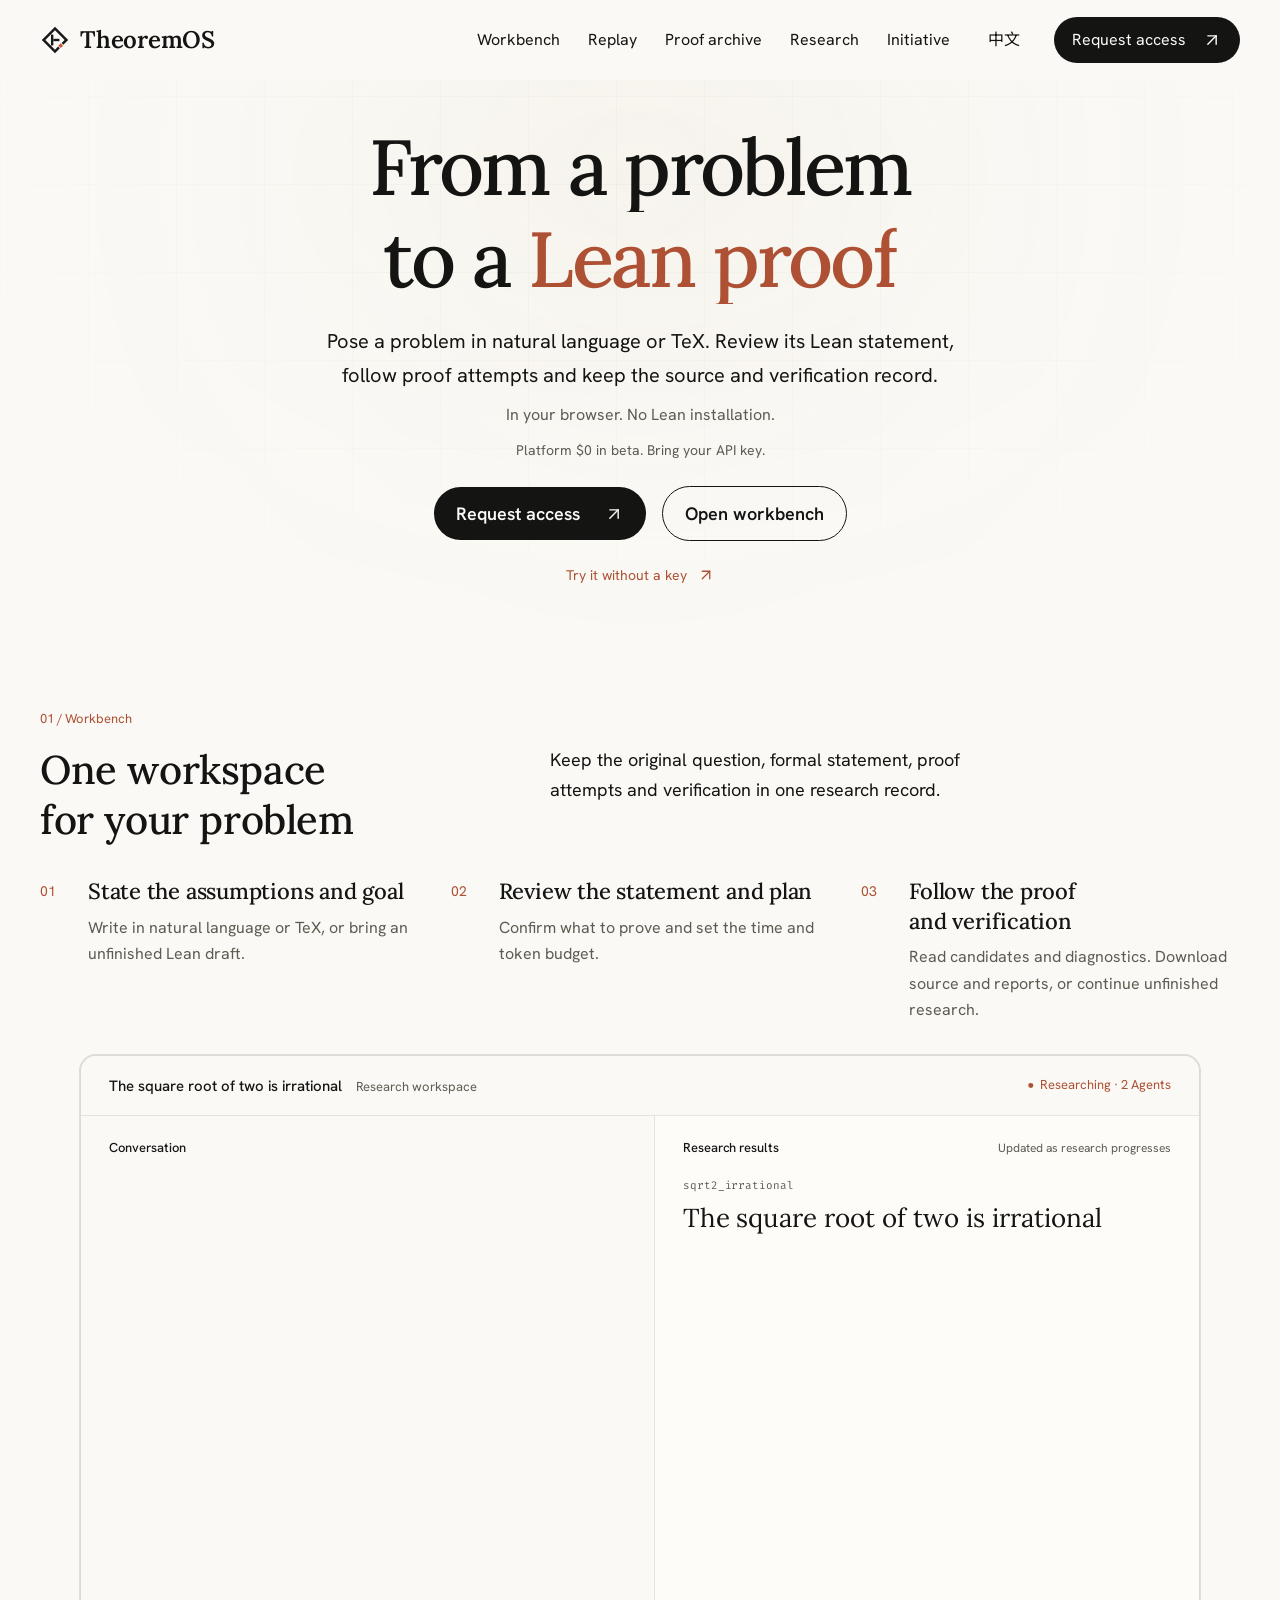
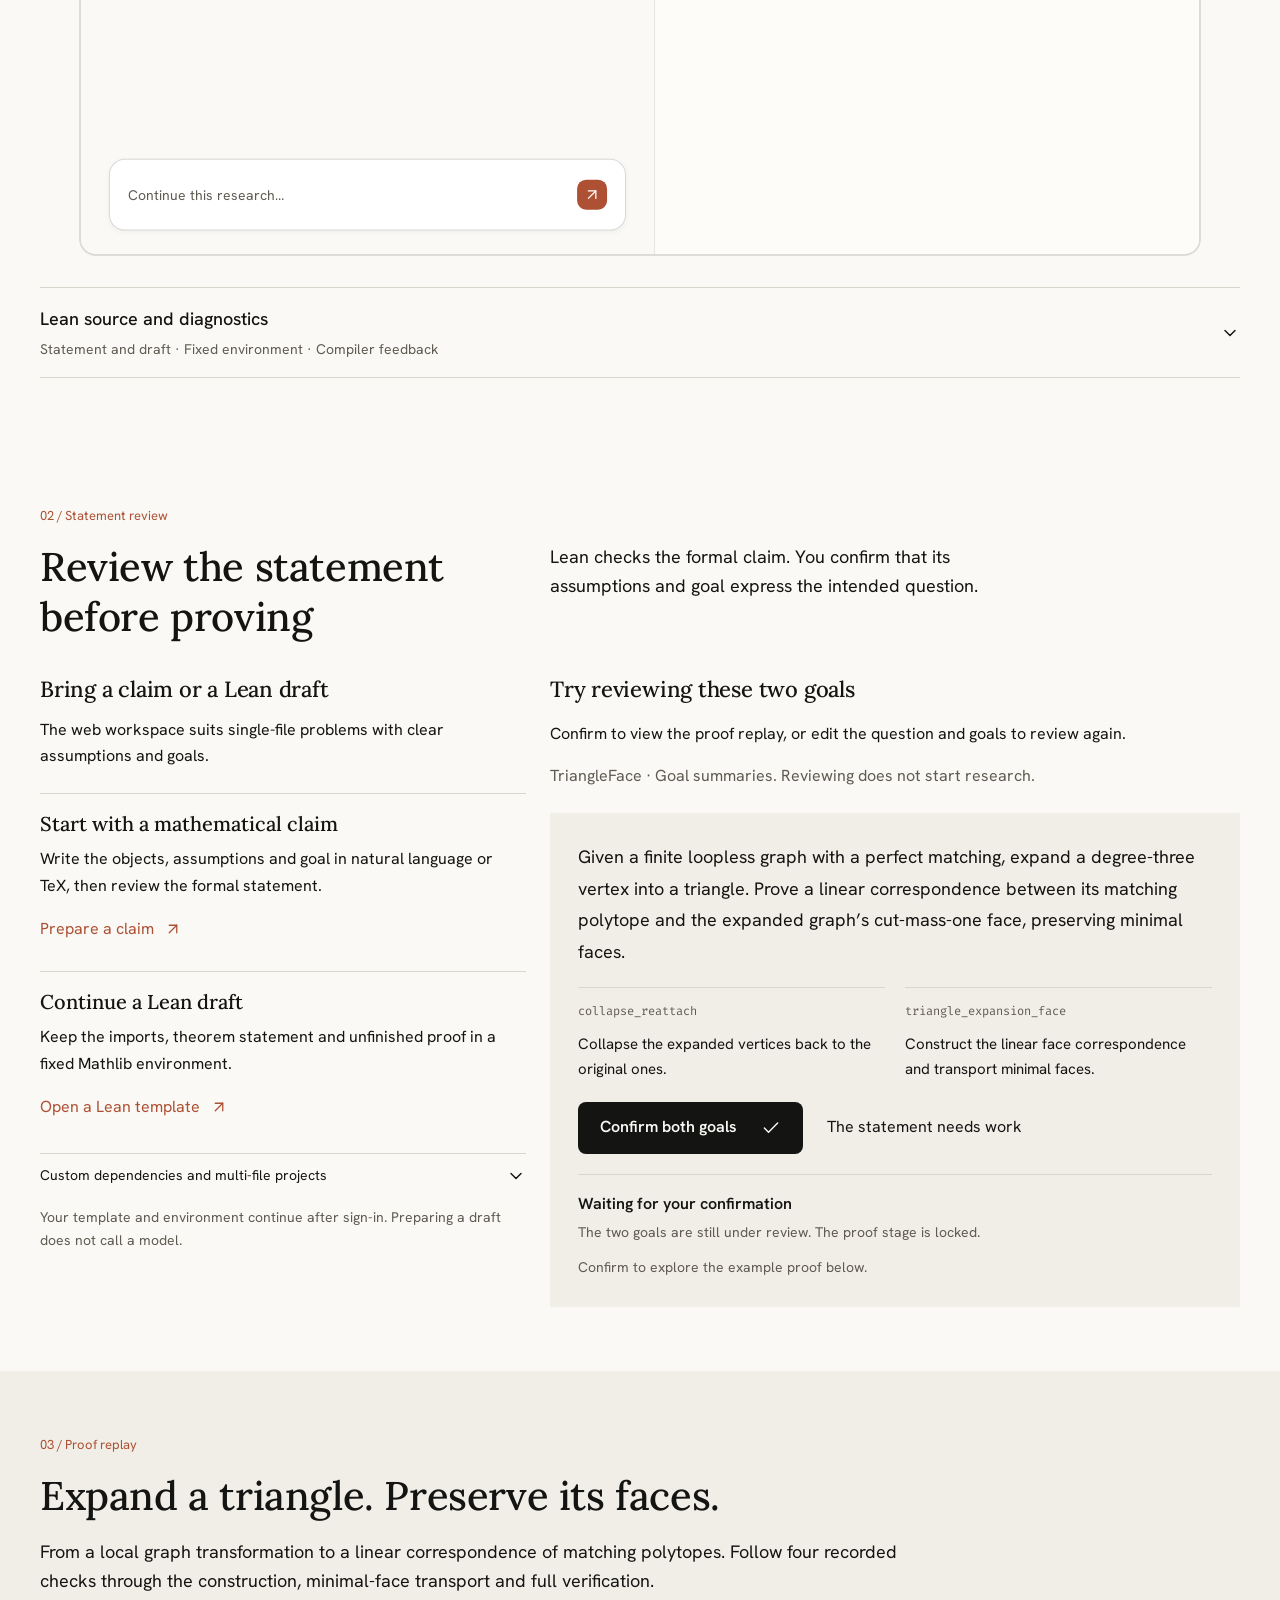
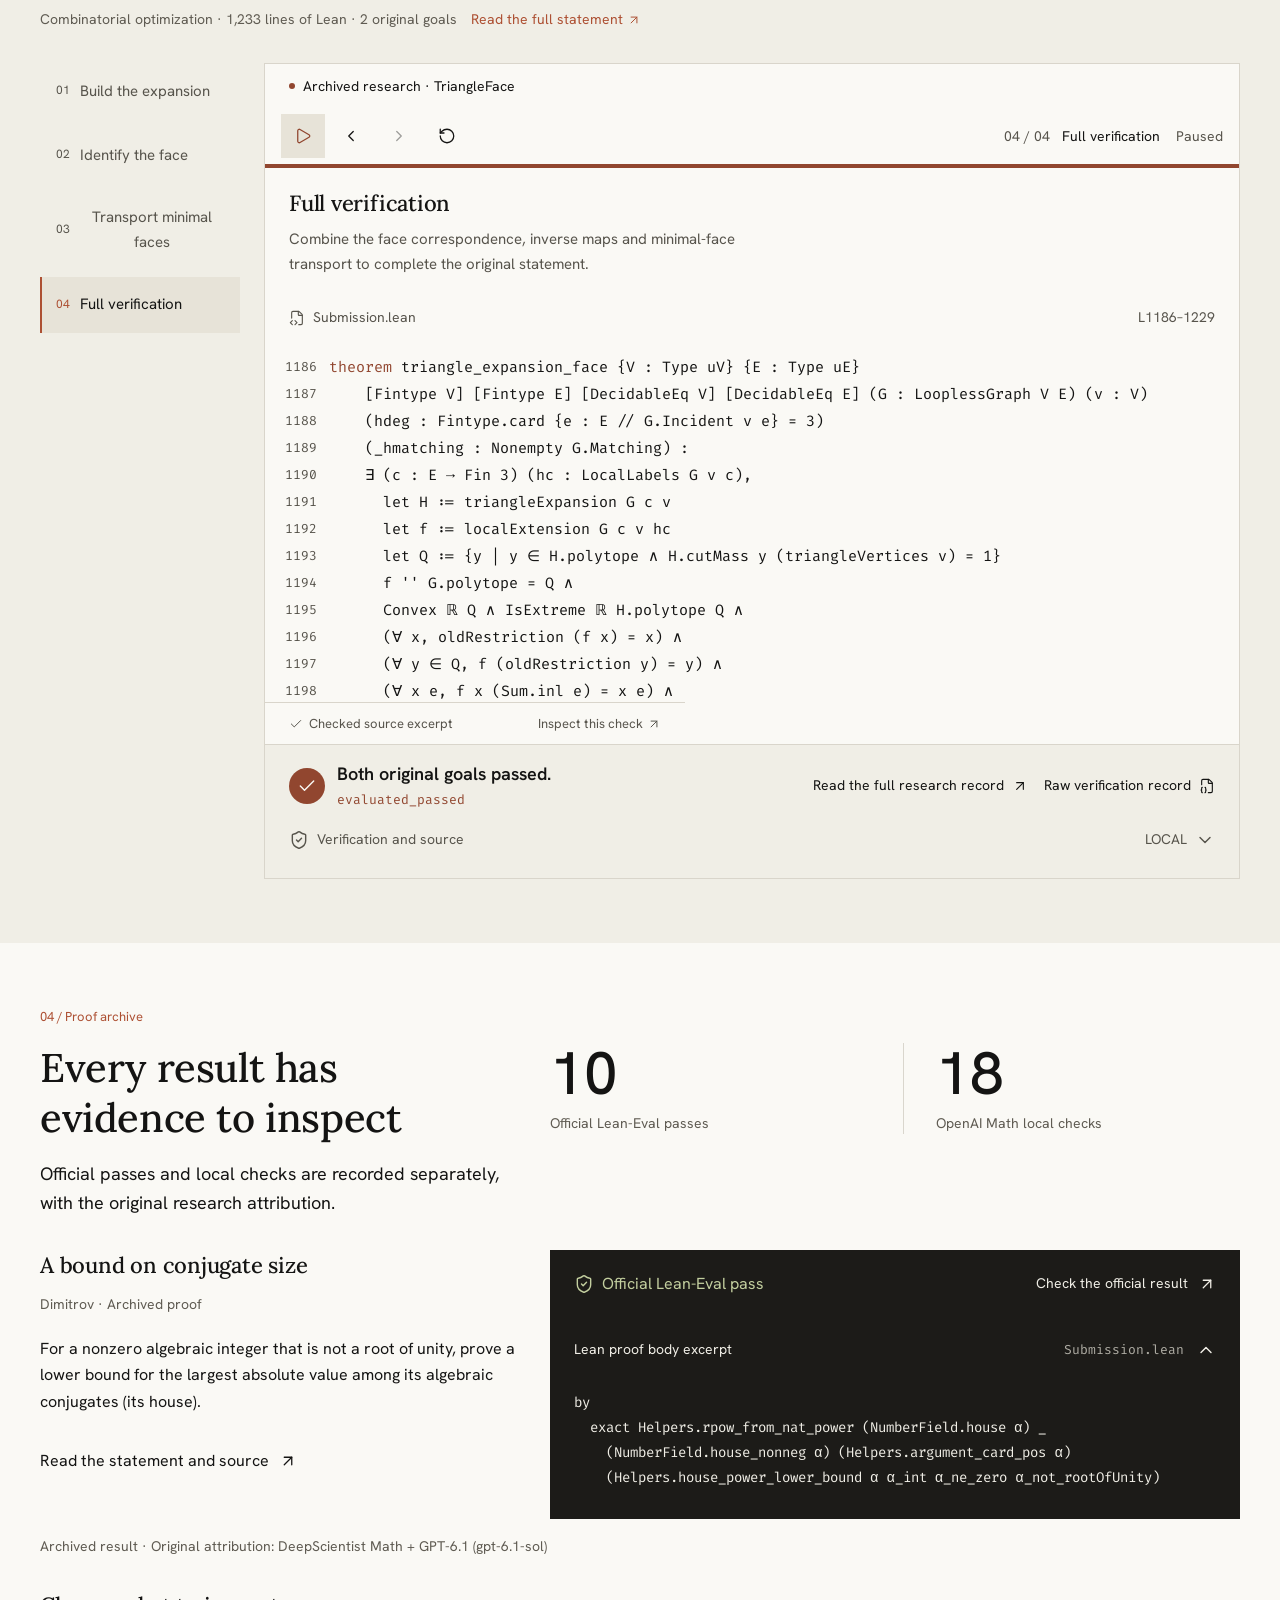
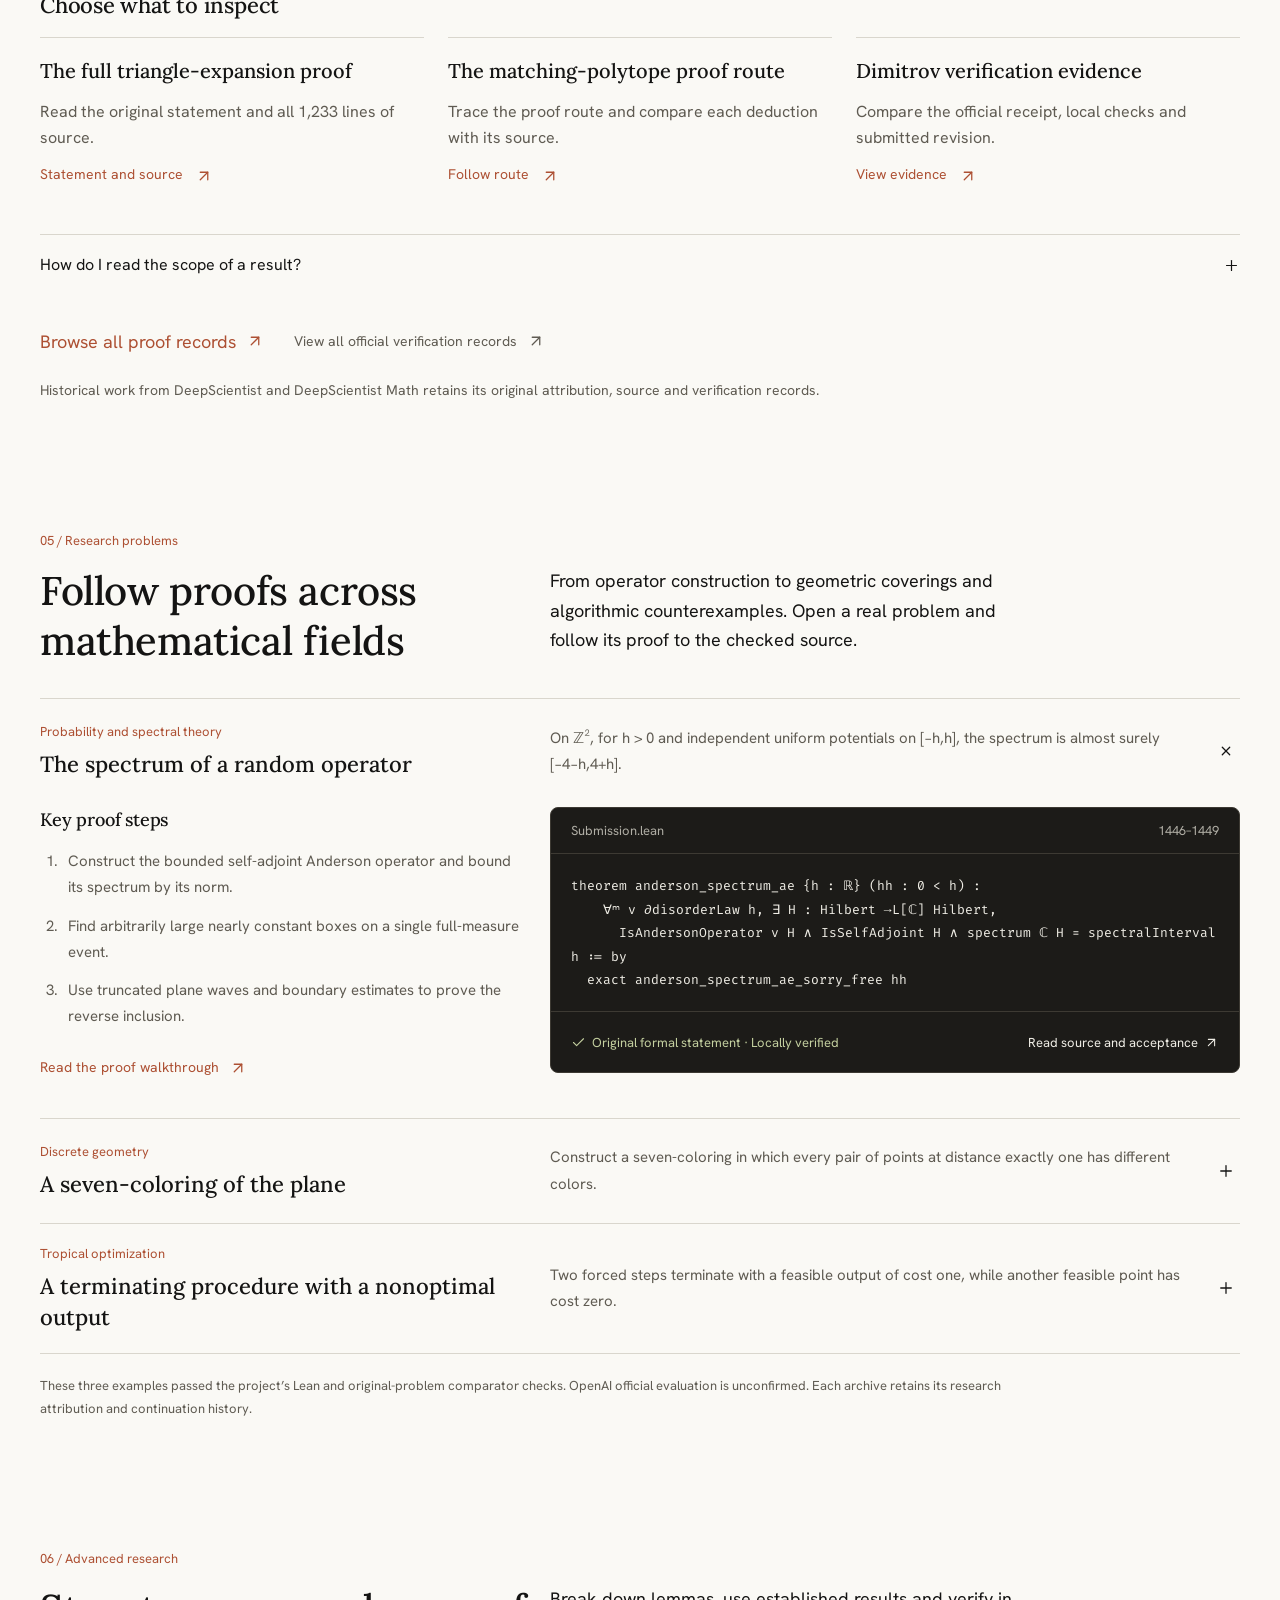
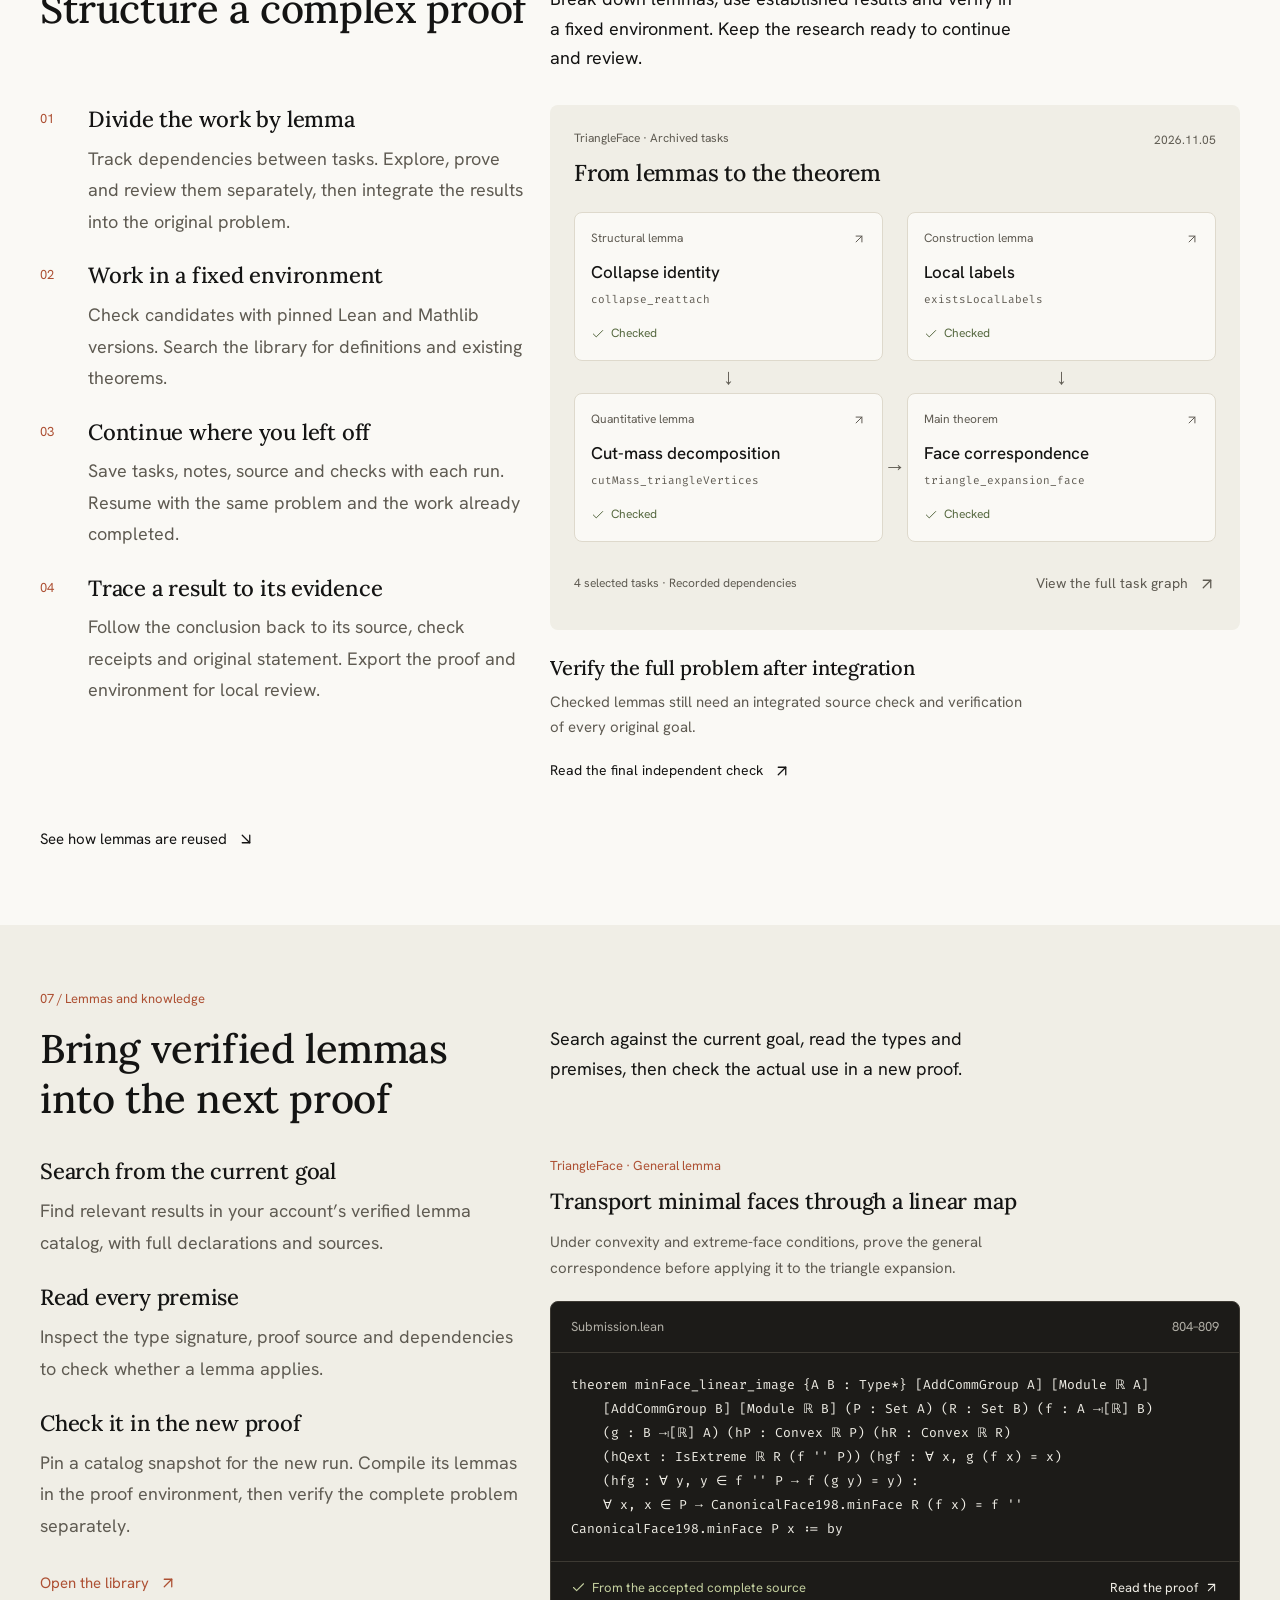
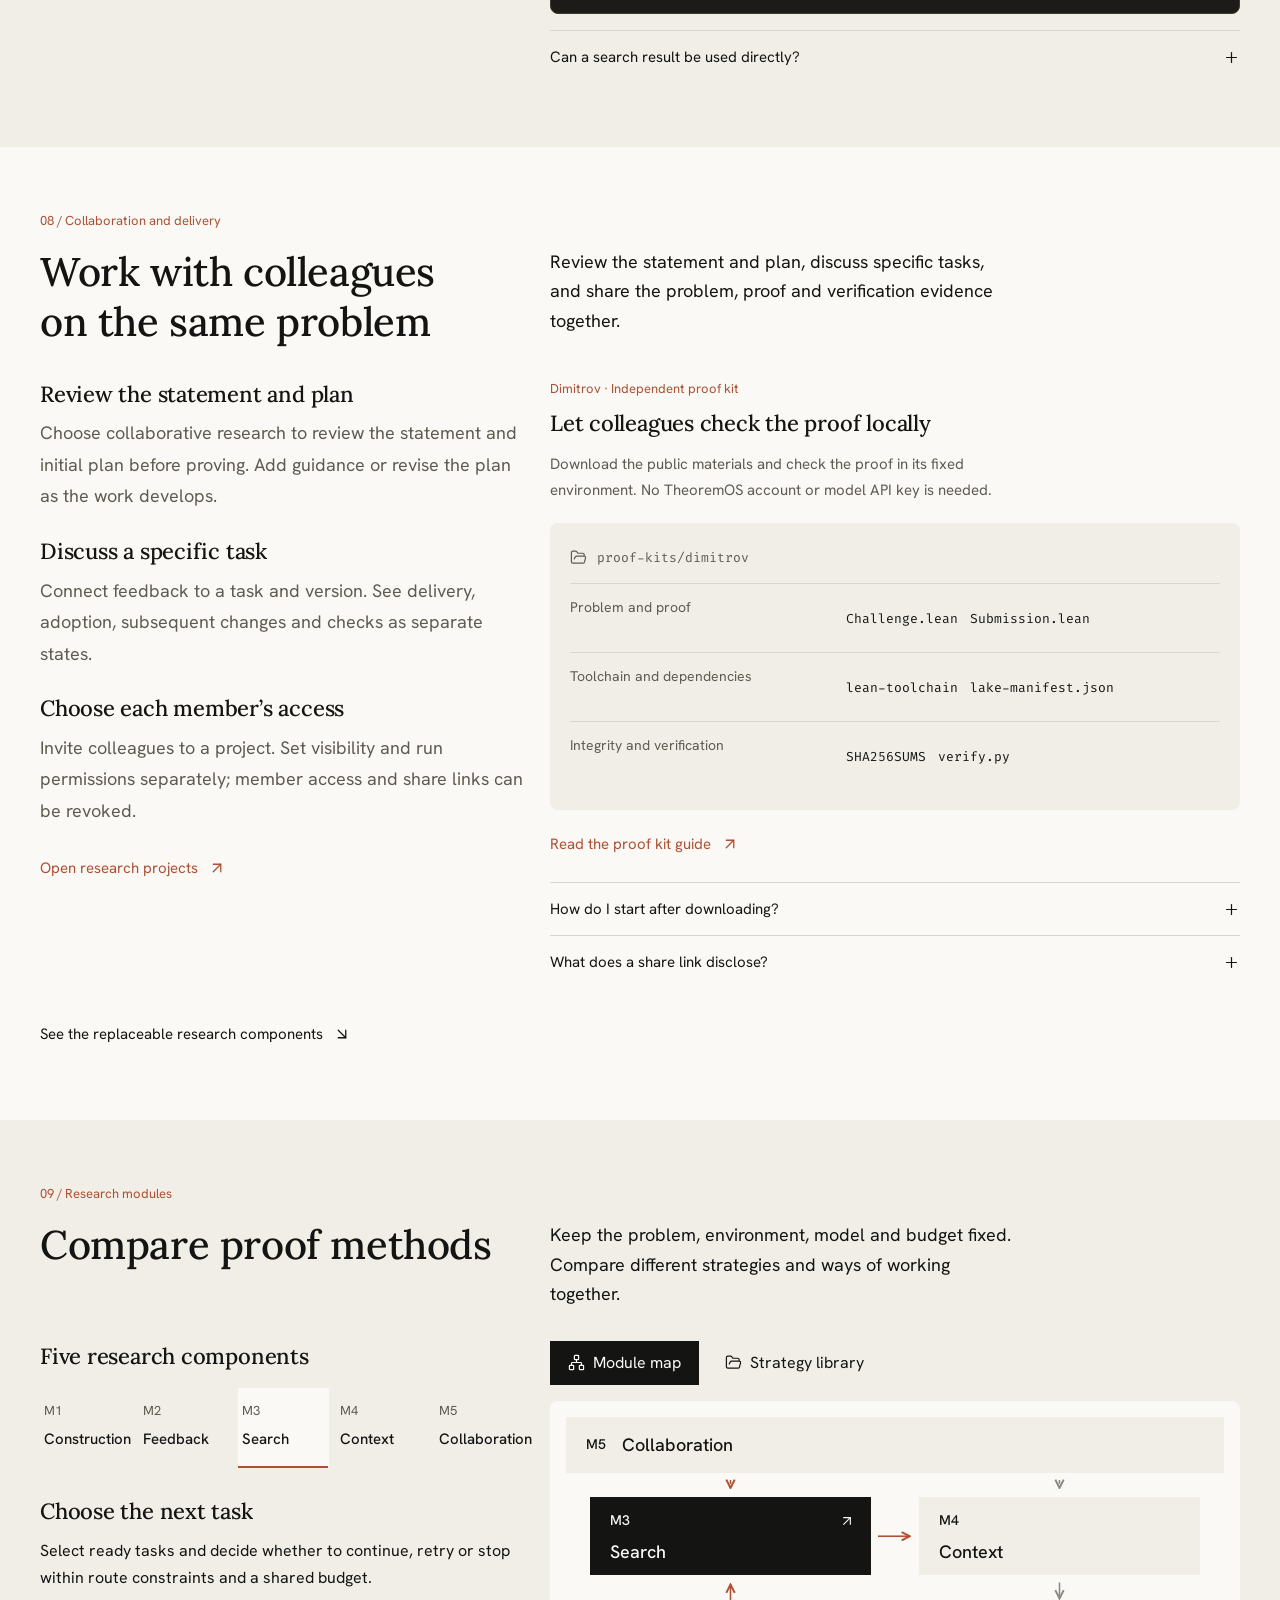
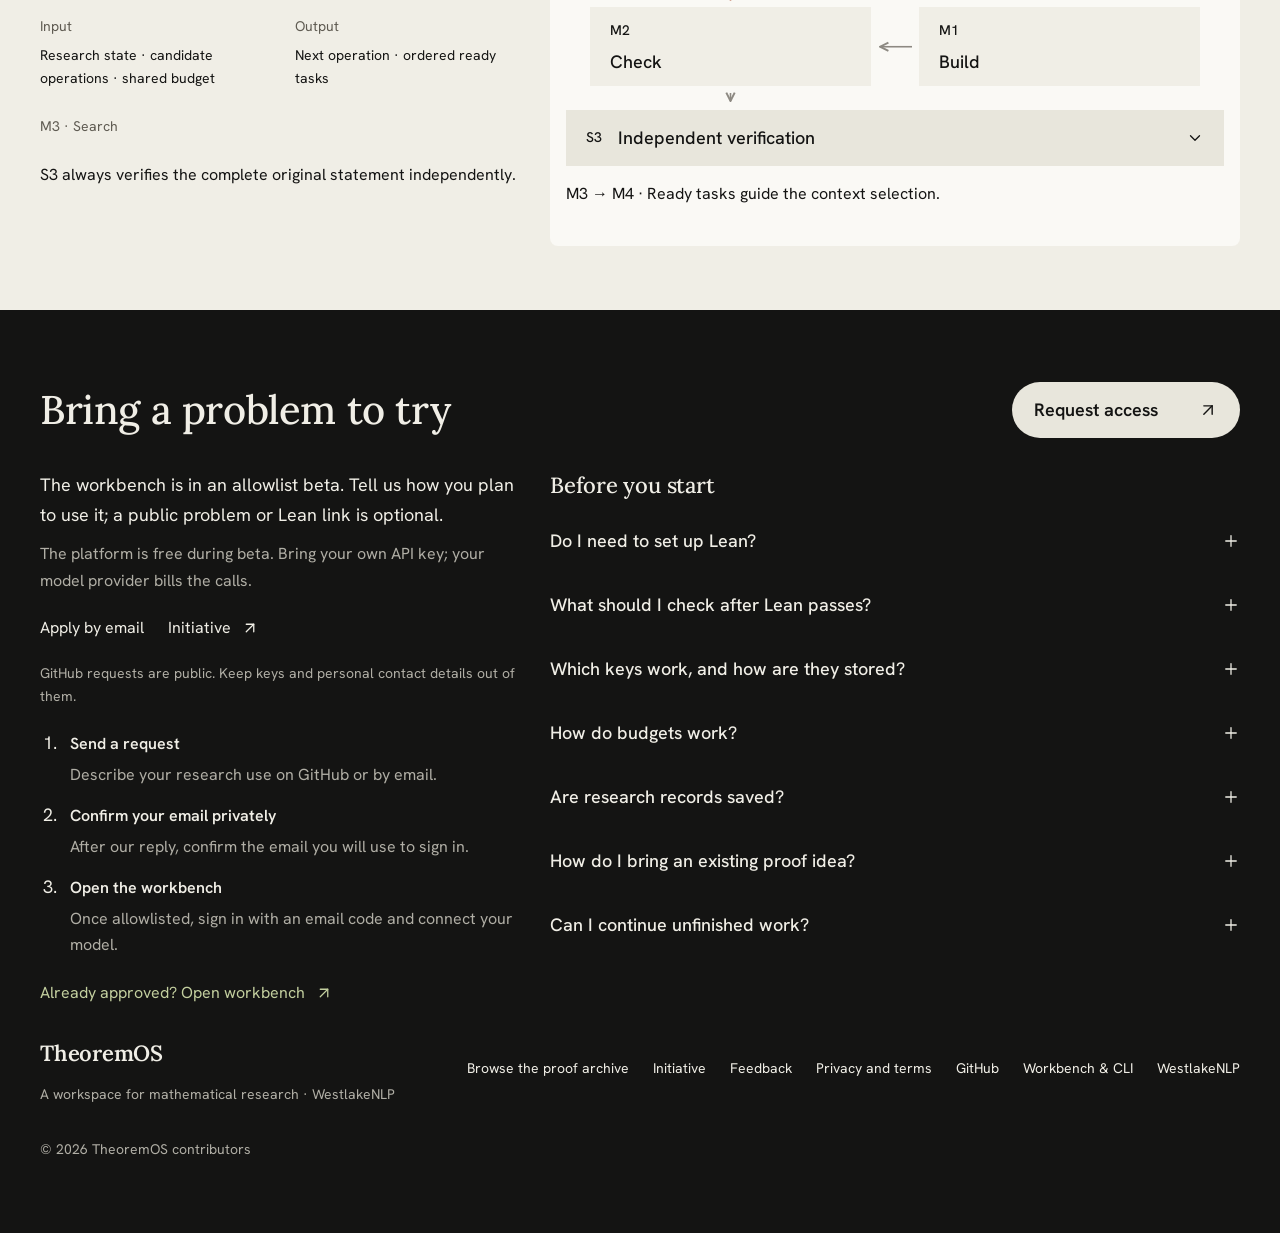
==== commit bf8cd640: "style(brand): unify site mark, adaptive favicon, dark contrast, and social previews" ====
--- a/en/index.html
+++ b/en/index.html
@@ -15,7 +15,7 @@
   <meta name="twitter:card" content="summary_large_image">
   <link rel="alternate" hreflang="zh-CN" href="https://theoremos.top/">
   <link rel="alternate" hreflang="en" href="https://theoremos.top/en/">
-  <link rel="icon" type="image/svg+xml" href="../assets/mark.svg">
+  <link rel="icon" type="image/svg+xml" href="../assets/favicon.svg">
   <link rel="stylesheet" href="../replay.css">
   <link rel="stylesheet" href="../landing.css">
   <script>document.documentElement.classList.add("m-enter");setTimeout(()=>document.documentElement.classList.add("m-enter-done"),2000)</script>
